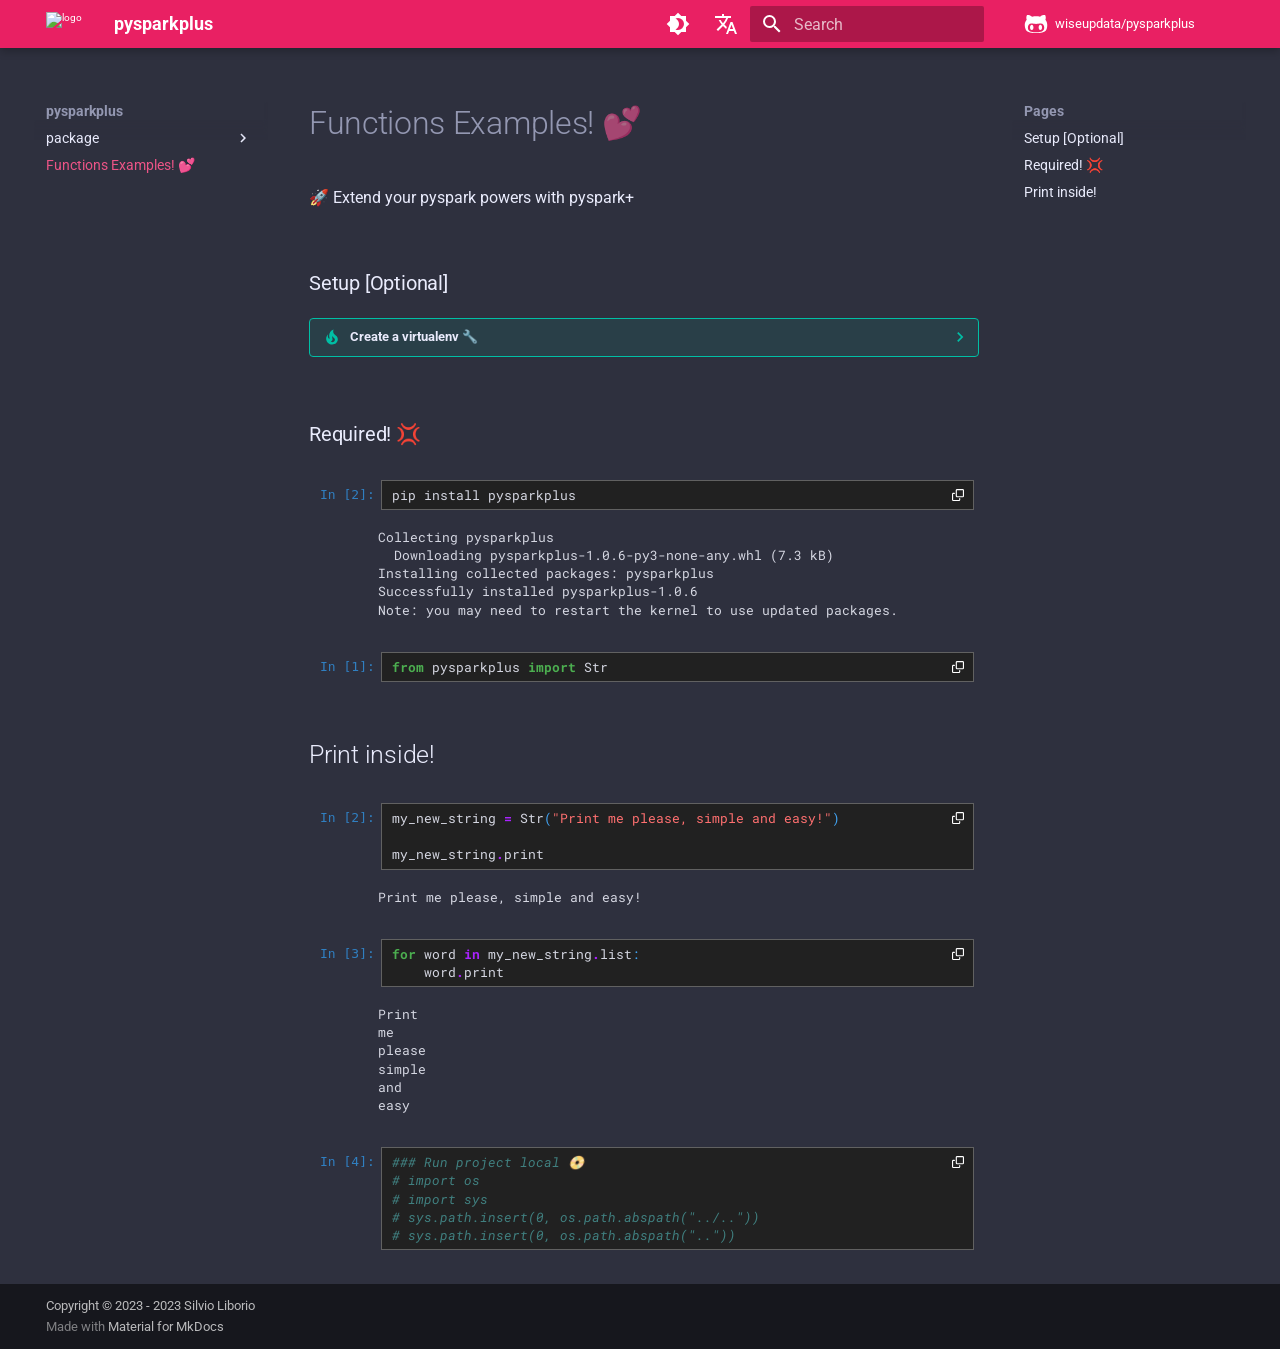
==== examples/functions_01/index.html @ 734c0e53 "Deployed 03ac4de with MkDocs version: 1.4.2" ====
<!doctype html>
<html lang="en" class="no-js">
  <head>
    
      <meta charset="utf-8">
      <meta name="viewport" content="width=device-width,initial-scale=1">
      
        <meta name="description" content="Extend your string powers with pyspark+  ">
      
      
        <meta name="author" content="Silvio Liborio">
      
      
        <link rel="canonical" href="https://wiseupdata.github.io/pysparkplus/index.html/examples/functions_01/">
      
      
        <link rel="prev" href="../../pysparkplus/main/">
      
      
      <link rel="icon" href="https://raw.githubusercontent.com/wiseupdata/pysparkplus/main/assets/imgs/python.png">
      <meta name="generator" content="mkdocs-1.4.2, mkdocs-material-9.1.6">
    
    
      
        <title>Functions Examples! 💕 - pysparkplus</title>
      
    
    
      <link rel="stylesheet" href="../../assets/stylesheets/main.ded33207.min.css">
      
        
        <link rel="stylesheet" href="../../assets/stylesheets/palette.a0c5b2b5.min.css">
      
      

    
    
    
      
        
        
        <link rel="preconnect" href="https://fonts.gstatic.com" crossorigin>
        <link rel="stylesheet" href="https://fonts.googleapis.com/css?family=Roboto:300,300i,400,400i,700,700i%7CRoboto+Mono:400,400i,700,700i&display=fallback">
        <style>:root{--md-text-font:"Roboto";--md-code-font:"Roboto Mono"}</style>
      
    
    
      <link rel="stylesheet" href="../../assets/_mkdocstrings.css">
    
      <link rel="stylesheet" href="../../themes/pysparkplus.css">
    
    <script>__md_scope=new URL("../..",location),__md_hash=e=>[...e].reduce((e,_)=>(e<<5)-e+_.charCodeAt(0),0),__md_get=(e,_=localStorage,t=__md_scope)=>JSON.parse(_.getItem(t.pathname+"."+e)),__md_set=(e,_,t=localStorage,a=__md_scope)=>{try{t.setItem(a.pathname+"."+e,JSON.stringify(_))}catch(e){}}</script>
    
      

    
    
    
  </head>
  
  
    
    
      
    
    
    
    
    <body dir="ltr" data-md-color-scheme="slate" data-md-color-primary="pink" data-md-color-accent="lime">
  
    
    
      <script>var palette=__md_get("__palette");if(palette&&"object"==typeof palette.color)for(var key of Object.keys(palette.color))document.body.setAttribute("data-md-color-"+key,palette.color[key])</script>
    
    <input class="md-toggle" data-md-toggle="drawer" type="checkbox" id="__drawer" autocomplete="off">
    <input class="md-toggle" data-md-toggle="search" type="checkbox" id="__search" autocomplete="off">
    <label class="md-overlay" for="__drawer"></label>
    <div data-md-component="skip">
      
        
        <a href="#functions-examples" class="md-skip">
          Skip to content
        </a>
      
    </div>
    <div data-md-component="announce">
      
    </div>
    
    
      

  

<header class="md-header md-header--shadow" data-md-component="header">
  <nav class="md-header__inner md-grid" aria-label="Header">
    <a href="../.." title="pysparkplus" class="md-header__button md-logo" aria-label="pysparkplus" data-md-component="logo">
      
  <img src="https://raw.githubusercontent.com/wiseupdata/pysparkplus/main/assets/imgs/python.png" alt="logo">

    </a>
    <label class="md-header__button md-icon" for="__drawer">
      <svg xmlns="http://www.w3.org/2000/svg" viewBox="0 0 24 24"><path d="M3 6h18v2H3V6m0 5h18v2H3v-2m0 5h18v2H3v-2Z"/></svg>
    </label>
    <div class="md-header__title" data-md-component="header-title">
      <div class="md-header__ellipsis">
        <div class="md-header__topic">
          <span class="md-ellipsis">
            pysparkplus
          </span>
        </div>
        <div class="md-header__topic" data-md-component="header-topic">
          <span class="md-ellipsis">
            
              Functions Examples!  💕
            
          </span>
        </div>
      </div>
    </div>
    
      <form class="md-header__option" data-md-component="palette">
        
          
          <input class="md-option" data-md-color-media="" data-md-color-scheme="slate" data-md-color-primary="pink" data-md-color-accent="lime"  aria-label="Switch to light mode"  type="radio" name="__palette" id="__palette_1">
          
            <label class="md-header__button md-icon" title="Switch to light mode" for="__palette_2" hidden>
              <svg xmlns="http://www.w3.org/2000/svg" viewBox="0 0 24 24"><path d="M12 18c-.89 0-1.74-.2-2.5-.55C11.56 16.5 13 14.42 13 12c0-2.42-1.44-4.5-3.5-5.45C10.26 6.2 11.11 6 12 6a6 6 0 0 1 6 6 6 6 0 0 1-6 6m8-9.31V4h-4.69L12 .69 8.69 4H4v4.69L.69 12 4 15.31V20h4.69L12 23.31 15.31 20H20v-4.69L23.31 12 20 8.69Z"/></svg>
            </label>
          
        
          
          <input class="md-option" data-md-color-media="" data-md-color-scheme="default" data-md-color-primary="pink" data-md-color-accent="pink"  aria-label="Switch to dark mode"  type="radio" name="__palette" id="__palette_2">
          
            <label class="md-header__button md-icon" title="Switch to dark mode" for="__palette_1" hidden>
              <svg xmlns="http://www.w3.org/2000/svg" viewBox="0 0 24 24"><path d="m17.75 4.09-2.53 1.94.91 3.06-2.63-1.81-2.63 1.81.91-3.06-2.53-1.94L12.44 4l1.06-3 1.06 3 3.19.09m3.5 6.91-1.64 1.25.59 1.98-1.7-1.17-1.7 1.17.59-1.98L15.75 11l2.06-.05L18.5 9l.69 1.95 2.06.05m-2.28 4.95c.83-.08 1.72 1.1 1.19 1.85-.32.45-.66.87-1.08 1.27C15.17 23 8.84 23 4.94 19.07c-3.91-3.9-3.91-10.24 0-14.14.4-.4.82-.76 1.27-1.08.75-.53 1.93.36 1.85 1.19-.27 2.86.69 5.83 2.89 8.02a9.96 9.96 0 0 0 8.02 2.89m-1.64 2.02a12.08 12.08 0 0 1-7.8-3.47c-2.17-2.19-3.33-5-3.49-7.82-2.81 3.14-2.7 7.96.31 10.98 3.02 3.01 7.84 3.12 10.98.31Z"/></svg>
            </label>
          
        
      </form>
    
    
      <div class="md-header__option">
        <div class="md-select">
          
          <button class="md-header__button md-icon" aria-label="Select language">
            <svg xmlns="http://www.w3.org/2000/svg" viewBox="0 0 24 24"><path d="m12.87 15.07-2.54-2.51.03-.03A17.52 17.52 0 0 0 14.07 6H17V4h-7V2H8v2H1v2h11.17C11.5 7.92 10.44 9.75 9 11.35 8.07 10.32 7.3 9.19 6.69 8h-2c.73 1.63 1.73 3.17 2.98 4.56l-5.09 5.02L4 19l5-5 3.11 3.11.76-2.04M18.5 10h-2L12 22h2l1.12-3h4.75L21 22h2l-4.5-12m-2.62 7 1.62-4.33L19.12 17h-3.24Z"/></svg>
          </button>
          <div class="md-select__inner">
            <ul class="md-select__list">
              
                <li class="md-select__item">
                  <a href="https://wiseupdata.github.io/pysparkplus/" hreflang="" class="md-select__link">
                    English
                  </a>
                </li>
              
            </ul>
          </div>
        </div>
      </div>
    
    
      <label class="md-header__button md-icon" for="__search">
        <svg xmlns="http://www.w3.org/2000/svg" viewBox="0 0 24 24"><path d="M9.5 3A6.5 6.5 0 0 1 16 9.5c0 1.61-.59 3.09-1.56 4.23l.27.27h.79l5 5-1.5 1.5-5-5v-.79l-.27-.27A6.516 6.516 0 0 1 9.5 16 6.5 6.5 0 0 1 3 9.5 6.5 6.5 0 0 1 9.5 3m0 2C7 5 5 7 5 9.5S7 14 9.5 14 14 12 14 9.5 12 5 9.5 5Z"/></svg>
      </label>
      <div class="md-search" data-md-component="search" role="dialog">
  <label class="md-search__overlay" for="__search"></label>
  <div class="md-search__inner" role="search">
    <form class="md-search__form" name="search">
      <input type="text" class="md-search__input" name="query" aria-label="Search" placeholder="Search" autocapitalize="off" autocorrect="off" autocomplete="off" spellcheck="false" data-md-component="search-query" required>
      <label class="md-search__icon md-icon" for="__search">
        <svg xmlns="http://www.w3.org/2000/svg" viewBox="0 0 24 24"><path d="M9.5 3A6.5 6.5 0 0 1 16 9.5c0 1.61-.59 3.09-1.56 4.23l.27.27h.79l5 5-1.5 1.5-5-5v-.79l-.27-.27A6.516 6.516 0 0 1 9.5 16 6.5 6.5 0 0 1 3 9.5 6.5 6.5 0 0 1 9.5 3m0 2C7 5 5 7 5 9.5S7 14 9.5 14 14 12 14 9.5 12 5 9.5 5Z"/></svg>
        <svg xmlns="http://www.w3.org/2000/svg" viewBox="0 0 24 24"><path d="M20 11v2H8l5.5 5.5-1.42 1.42L4.16 12l7.92-7.92L13.5 5.5 8 11h12Z"/></svg>
      </label>
      <nav class="md-search__options" aria-label="Search">
        
        <button type="reset" class="md-search__icon md-icon" title="Clear" aria-label="Clear" tabindex="-1">
          <svg xmlns="http://www.w3.org/2000/svg" viewBox="0 0 24 24"><path d="M19 6.41 17.59 5 12 10.59 6.41 5 5 6.41 10.59 12 5 17.59 6.41 19 12 13.41 17.59 19 19 17.59 13.41 12 19 6.41Z"/></svg>
        </button>
      </nav>
      
    </form>
    <div class="md-search__output">
      <div class="md-search__scrollwrap" data-md-scrollfix>
        <div class="md-search-result" data-md-component="search-result">
          <div class="md-search-result__meta">
            Initializing search
          </div>
          <ol class="md-search-result__list" role="presentation"></ol>
        </div>
      </div>
    </div>
  </div>
</div>
    
    
      <div class="md-header__source">
        <a href="https://github.com/wiseupdata/pysparkplus" title="Go to repository" class="md-source" data-md-component="source">
  <div class="md-source__icon md-icon">
    
    <svg xmlns="http://www.w3.org/2000/svg" viewBox="0 0 480 512"><!--! Font Awesome Free 6.4.0 by @fontawesome - https://fontawesome.com License - https://fontawesome.com/license/free (Icons: CC BY 4.0, Fonts: SIL OFL 1.1, Code: MIT License) Copyright 2023 Fonticons, Inc.--><path d="M186.1 328.7c0 20.9-10.9 55.1-36.7 55.1s-36.7-34.2-36.7-55.1 10.9-55.1 36.7-55.1 36.7 34.2 36.7 55.1zM480 278.2c0 31.9-3.2 65.7-17.5 95-37.9 76.6-142.1 74.8-216.7 74.8-75.8 0-186.2 2.7-225.6-74.8-14.6-29-20.2-63.1-20.2-95 0-41.9 13.9-81.5 41.5-113.6-5.2-15.8-7.7-32.4-7.7-48.8 0-21.5 4.9-32.3 14.6-51.8 45.3 0 74.3 9 108.8 36 29-6.9 58.8-10 88.7-10 27 0 54.2 2.9 80.4 9.2 34-26.7 63-35.2 107.8-35.2 9.8 19.5 14.6 30.3 14.6 51.8 0 16.4-2.6 32.7-7.7 48.2 27.5 32.4 39 72.3 39 114.2zm-64.3 50.5c0-43.9-26.7-82.6-73.5-82.6-18.9 0-37 3.4-56 6-14.9 2.3-29.8 3.2-45.1 3.2-15.2 0-30.1-.9-45.1-3.2-18.7-2.6-37-6-56-6-46.8 0-73.5 38.7-73.5 82.6 0 87.8 80.4 101.3 150.4 101.3h48.2c70.3 0 150.6-13.4 150.6-101.3zm-82.6-55.1c-25.8 0-36.7 34.2-36.7 55.1s10.9 55.1 36.7 55.1 36.7-34.2 36.7-55.1-10.9-55.1-36.7-55.1z"/></svg>
  </div>
  <div class="md-source__repository">
    wiseupdata/pysparkplus
  </div>
</a>
      </div>
    
  </nav>
  
</header>
    
    <div class="md-container" data-md-component="container">
      
      
        
          
        
      
      <main class="md-main" data-md-component="main">
        <div class="md-main__inner md-grid">
          
            
              
              <div class="md-sidebar md-sidebar--primary" data-md-component="sidebar" data-md-type="navigation" >
                <div class="md-sidebar__scrollwrap">
                  <div class="md-sidebar__inner">
                    


<nav class="md-nav md-nav--primary" aria-label="Navigation" data-md-level="0">
  <label class="md-nav__title" for="__drawer">
    <a href="../.." title="pysparkplus" class="md-nav__button md-logo" aria-label="pysparkplus" data-md-component="logo">
      
  <img src="https://raw.githubusercontent.com/wiseupdata/pysparkplus/main/assets/imgs/python.png" alt="logo">

    </a>
    pysparkplus
  </label>
  
    <div class="md-nav__source">
      <a href="https://github.com/wiseupdata/pysparkplus" title="Go to repository" class="md-source" data-md-component="source">
  <div class="md-source__icon md-icon">
    
    <svg xmlns="http://www.w3.org/2000/svg" viewBox="0 0 480 512"><!--! Font Awesome Free 6.4.0 by @fontawesome - https://fontawesome.com License - https://fontawesome.com/license/free (Icons: CC BY 4.0, Fonts: SIL OFL 1.1, Code: MIT License) Copyright 2023 Fonticons, Inc.--><path d="M186.1 328.7c0 20.9-10.9 55.1-36.7 55.1s-36.7-34.2-36.7-55.1 10.9-55.1 36.7-55.1 36.7 34.2 36.7 55.1zM480 278.2c0 31.9-3.2 65.7-17.5 95-37.9 76.6-142.1 74.8-216.7 74.8-75.8 0-186.2 2.7-225.6-74.8-14.6-29-20.2-63.1-20.2-95 0-41.9 13.9-81.5 41.5-113.6-5.2-15.8-7.7-32.4-7.7-48.8 0-21.5 4.9-32.3 14.6-51.8 45.3 0 74.3 9 108.8 36 29-6.9 58.8-10 88.7-10 27 0 54.2 2.9 80.4 9.2 34-26.7 63-35.2 107.8-35.2 9.8 19.5 14.6 30.3 14.6 51.8 0 16.4-2.6 32.7-7.7 48.2 27.5 32.4 39 72.3 39 114.2zm-64.3 50.5c0-43.9-26.7-82.6-73.5-82.6-18.9 0-37 3.4-56 6-14.9 2.3-29.8 3.2-45.1 3.2-15.2 0-30.1-.9-45.1-3.2-18.7-2.6-37-6-56-6-46.8 0-73.5 38.7-73.5 82.6 0 87.8 80.4 101.3 150.4 101.3h48.2c70.3 0 150.6-13.4 150.6-101.3zm-82.6-55.1c-25.8 0-36.7 34.2-36.7 55.1s10.9 55.1 36.7 55.1 36.7-34.2 36.7-55.1-10.9-55.1-36.7-55.1z"/></svg>
  </div>
  <div class="md-source__repository">
    wiseupdata/pysparkplus
  </div>
</a>
    </div>
  
  <ul class="md-nav__list" data-md-scrollfix>
    
      
      
      

  
  
  
    
    <li class="md-nav__item md-nav__item--nested">
      
      
      
      
      <input class="md-nav__toggle md-toggle " type="checkbox" id="__nav_1" >
      
      
      
        
        
        <div class="md-nav__link md-nav__link--index ">
          <a href="../../pysparkplus/SUMMARY/">package</a>
          
            <label for="__nav_1">
              <span class="md-nav__icon md-icon"></span>
            </label>
          
        </div>
      
      <nav class="md-nav" data-md-level="1" aria-labelledby="__nav_1_label" aria-expanded="false">
        <label class="md-nav__title" for="__nav_1">
          <span class="md-nav__icon md-icon"></span>
          package
        </label>
        <ul class="md-nav__list" data-md-scrollfix>
          
            
              
  
  
  
    <li class="md-nav__item">
      <a href="../../pysparkplus/dataframe/" class="md-nav__link">
        Dataframe
      </a>
    </li>
  

            
          
            
              
  
  
  
    <li class="md-nav__item">
      <a href="../../pysparkplus/main/" class="md-nav__link">
        Main
      </a>
    </li>
  

            
          
        </ul>
      </nav>
    </li>
  

    
      
      
      

  
  
    
  
  
    <li class="md-nav__item md-nav__item--active">
      
      <input class="md-nav__toggle md-toggle" type="checkbox" id="__toc">
      
      
        
      
      
        <label class="md-nav__link md-nav__link--active" for="__toc">
          Functions Examples!  💕
          <span class="md-nav__icon md-icon"></span>
        </label>
      
      <a href="./" class="md-nav__link md-nav__link--active">
        Functions Examples!  💕
      </a>
      
        

  

<nav class="md-nav md-nav--secondary" aria-label="Pages">
  
  
  
    
  
  
    <label class="md-nav__title" for="__toc">
      <span class="md-nav__icon md-icon"></span>
      Pages
    </label>
    <ul class="md-nav__list" data-md-component="toc" data-md-scrollfix>
      
        <li class="md-nav__item">
  <a href="#setup-optional" class="md-nav__link">
    Setup [Optional]
  </a>
  
</li>
      
        <li class="md-nav__item">
  <a href="#required" class="md-nav__link">
    Required! 💢
  </a>
  
</li>
      
        <li class="md-nav__item">
  <a href="#print-inside" class="md-nav__link">
    Print inside!
  </a>
  
</li>
      
    </ul>
  
</nav>
      
    </li>
  

    
  </ul>
</nav>
                  </div>
                </div>
              </div>
            
            
              
              <div class="md-sidebar md-sidebar--secondary" data-md-component="sidebar" data-md-type="toc" >
                <div class="md-sidebar__scrollwrap">
                  <div class="md-sidebar__inner">
                    

  

<nav class="md-nav md-nav--secondary" aria-label="Pages">
  
  
  
    
  
  
    <label class="md-nav__title" for="__toc">
      <span class="md-nav__icon md-icon"></span>
      Pages
    </label>
    <ul class="md-nav__list" data-md-component="toc" data-md-scrollfix>
      
        <li class="md-nav__item">
  <a href="#setup-optional" class="md-nav__link">
    Setup [Optional]
  </a>
  
</li>
      
        <li class="md-nav__item">
  <a href="#required" class="md-nav__link">
    Required! 💢
  </a>
  
</li>
      
        <li class="md-nav__item">
  <a href="#print-inside" class="md-nav__link">
    Print inside!
  </a>
  
</li>
      
    </ul>
  
</nav>
                  </div>
                </div>
              </div>
            
          
          
            <div class="md-content" data-md-component="content">
              <article class="md-content__inner md-typeset">
                
                  

  
  


<script>
(function (global, factory) {
    typeof exports === 'object' && typeof module !== 'undefined' ? module.exports = factory() :
    typeof define === 'function' && define.amd ? define(factory) :
    (global = global || self, global.ClipboardCopyElement = factory());
  }(this, function () { 'use strict';

    function createNode(text) {
      const node = document.createElement('pre');
      node.style.width = '1px';
      node.style.height = '1px';
      node.style.position = 'fixed';
      node.style.top = '5px';
      node.textContent = text;
      return node;
    }

    function copyNode(node) {
      if ('clipboard' in navigator) {
        // eslint-disable-next-line flowtype/no-flow-fix-me-comments
        // $FlowFixMe Clipboard is not defined in Flow yet.
        return navigator.clipboard.writeText(node.textContent);
      }

      const selection = getSelection();

      if (selection == null) {
        return Promise.reject(new Error());
      }

      selection.removeAllRanges();
      const range = document.createRange();
      range.selectNodeContents(node);
      selection.addRange(range);
      document.execCommand('copy');
      selection.removeAllRanges();
      return Promise.resolve();
    }
    function copyText(text) {
      if ('clipboard' in navigator) {
        // eslint-disable-next-line flowtype/no-flow-fix-me-comments
        // $FlowFixMe Clipboard is not defined in Flow yet.
        return navigator.clipboard.writeText(text);
      }

      const body = document.body;

      if (!body) {
        return Promise.reject(new Error());
      }

      const node = createNode(text);
      body.appendChild(node);
      copyNode(node);
      body.removeChild(node);
      return Promise.resolve();
    }

    function copy(button) {
      const id = button.getAttribute('for');
      const text = button.getAttribute('value');

      function trigger() {
        button.dispatchEvent(new CustomEvent('clipboard-copy', {
          bubbles: true
        }));
      }

      if (text) {
        copyText(text).then(trigger);
      } else if (id) {
        const root = 'getRootNode' in Element.prototype ? button.getRootNode() : button.ownerDocument;
        if (!(root instanceof Document || 'ShadowRoot' in window && root instanceof ShadowRoot)) return;
        const node = root.getElementById(id);
        if (node) copyTarget(node).then(trigger);
      }
    }

    function copyTarget(content) {
      if (content instanceof HTMLInputElement || content instanceof HTMLTextAreaElement) {
        return copyText(content.value);
      } else if (content instanceof HTMLAnchorElement && content.hasAttribute('href')) {
        return copyText(content.href);
      } else {
        return copyNode(content);
      }
    }

    function clicked(event) {
      const button = event.currentTarget;

      if (button instanceof HTMLElement) {
        copy(button);
      }
    }

    function keydown(event) {
      if (event.key === ' ' || event.key === 'Enter') {
        const button = event.currentTarget;

        if (button instanceof HTMLElement) {
          event.preventDefault();
          copy(button);
        }
      }
    }

    function focused(event) {
      event.currentTarget.addEventListener('keydown', keydown);
    }

    function blurred(event) {
      event.currentTarget.removeEventListener('keydown', keydown);
    }

    class ClipboardCopyElement extends HTMLElement {
      constructor() {
        super();
        this.addEventListener('click', clicked);
        this.addEventListener('focus', focused);
        this.addEventListener('blur', blurred);
      }

      connectedCallback() {
        if (!this.hasAttribute('tabindex')) {
          this.setAttribute('tabindex', '0');
        }

        if (!this.hasAttribute('role')) {
          this.setAttribute('role', 'button');
        }
      }

      get value() {
        return this.getAttribute('value') || '';
      }

      set value(text) {
        this.setAttribute('value', text);
      }

    }

    if (!window.customElements.get('clipboard-copy')) {
      window.ClipboardCopyElement = ClipboardCopyElement;
      window.customElements.define('clipboard-copy', ClipboardCopyElement);
    }

    return ClipboardCopyElement;

  }));
</script>
<script>
      document.addEventListener('clipboard-copy', function(event) {
        const notice = event.target.querySelector('.notice')
        notice.hidden = false
        setTimeout(function() {
          notice.hidden = true
        }, 1000)
      })
</script>




<style type="text/css">
    
    pre { line-height: 125%; }
td.linenos .normal { color: inherit; background-color: transparent; padding-left: 5px; padding-right: 5px; }
span.linenos { color: inherit; background-color: transparent; padding-left: 5px; padding-right: 5px; }
td.linenos .special { color: #000000; background-color: #ffffc0; padding-left: 5px; padding-right: 5px; }
span.linenos.special { color: #000000; background-color: #ffffc0; padding-left: 5px; padding-right: 5px; }
.highlight-ipynb .hll { background-color: var(--jp-cell-editor-active-background) }
.highlight-ipynb { background: var(--jp-cell-editor-background); color: var(--jp-mirror-editor-variable-color) }
.highlight-ipynb .c { color: var(--jp-mirror-editor-comment-color); font-style: italic } /* Comment */
.highlight-ipynb .err { color: var(--jp-mirror-editor-error-color) } /* Error */
.highlight-ipynb .k { color: var(--jp-mirror-editor-keyword-color); font-weight: bold } /* Keyword */
.highlight-ipynb .o { color: var(--jp-mirror-editor-operator-color); font-weight: bold } /* Operator */
.highlight-ipynb .p { color: var(--jp-mirror-editor-punctuation-color) } /* Punctuation */
.highlight-ipynb .ch { color: var(--jp-mirror-editor-comment-color); font-style: italic } /* Comment.Hashbang */
.highlight-ipynb .cm { color: var(--jp-mirror-editor-comment-color); font-style: italic } /* Comment.Multiline */
.highlight-ipynb .cp { color: var(--jp-mirror-editor-comment-color); font-style: italic } /* Comment.Preproc */
.highlight-ipynb .cpf { color: var(--jp-mirror-editor-comment-color); font-style: italic } /* Comment.PreprocFile */
.highlight-ipynb .c1 { color: var(--jp-mirror-editor-comment-color); font-style: italic } /* Comment.Single */
.highlight-ipynb .cs { color: var(--jp-mirror-editor-comment-color); font-style: italic } /* Comment.Special */
.highlight-ipynb .kc { color: var(--jp-mirror-editor-keyword-color); font-weight: bold } /* Keyword.Constant */
.highlight-ipynb .kd { color: var(--jp-mirror-editor-keyword-color); font-weight: bold } /* Keyword.Declaration */
.highlight-ipynb .kn { color: var(--jp-mirror-editor-keyword-color); font-weight: bold } /* Keyword.Namespace */
.highlight-ipynb .kp { color: var(--jp-mirror-editor-keyword-color); font-weight: bold } /* Keyword.Pseudo */
.highlight-ipynb .kr { color: var(--jp-mirror-editor-keyword-color); font-weight: bold } /* Keyword.Reserved */
.highlight-ipynb .kt { color: var(--jp-mirror-editor-keyword-color); font-weight: bold } /* Keyword.Type */
.highlight-ipynb .m { color: var(--jp-mirror-editor-number-color) } /* Literal.Number */
.highlight-ipynb .s { color: var(--jp-mirror-editor-string-color) } /* Literal.String */
.highlight-ipynb .ow { color: var(--jp-mirror-editor-operator-color); font-weight: bold } /* Operator.Word */
.highlight-ipynb .pm { color: var(--jp-mirror-editor-punctuation-color) } /* Punctuation.Marker */
.highlight-ipynb .w { color: var(--jp-mirror-editor-variable-color) } /* Text.Whitespace */
.highlight-ipynb .mb { color: var(--jp-mirror-editor-number-color) } /* Literal.Number.Bin */
.highlight-ipynb .mf { color: var(--jp-mirror-editor-number-color) } /* Literal.Number.Float */
.highlight-ipynb .mh { color: var(--jp-mirror-editor-number-color) } /* Literal.Number.Hex */
.highlight-ipynb .mi { color: var(--jp-mirror-editor-number-color) } /* Literal.Number.Integer */
.highlight-ipynb .mo { color: var(--jp-mirror-editor-number-color) } /* Literal.Number.Oct */
.highlight-ipynb .sa { color: var(--jp-mirror-editor-string-color) } /* Literal.String.Affix */
.highlight-ipynb .sb { color: var(--jp-mirror-editor-string-color) } /* Literal.String.Backtick */
.highlight-ipynb .sc { color: var(--jp-mirror-editor-string-color) } /* Literal.String.Char */
.highlight-ipynb .dl { color: var(--jp-mirror-editor-string-color) } /* Literal.String.Delimiter */
.highlight-ipynb .sd { color: var(--jp-mirror-editor-string-color) } /* Literal.String.Doc */
.highlight-ipynb .s2 { color: var(--jp-mirror-editor-string-color) } /* Literal.String.Double */
.highlight-ipynb .se { color: var(--jp-mirror-editor-string-color) } /* Literal.String.Escape */
.highlight-ipynb .sh { color: var(--jp-mirror-editor-string-color) } /* Literal.String.Heredoc */
.highlight-ipynb .si { color: var(--jp-mirror-editor-string-color) } /* Literal.String.Interpol */
.highlight-ipynb .sx { color: var(--jp-mirror-editor-string-color) } /* Literal.String.Other */
.highlight-ipynb .sr { color: var(--jp-mirror-editor-string-color) } /* Literal.String.Regex */
.highlight-ipynb .s1 { color: var(--jp-mirror-editor-string-color) } /* Literal.String.Single */
.highlight-ipynb .ss { color: var(--jp-mirror-editor-string-color) } /* Literal.String.Symbol */
.highlight-ipynb .il { color: var(--jp-mirror-editor-number-color) } /* Literal.Number.Integer.Long */
  </style>




<style type="text/css">
/*
This file is taken from the built JupyterLab theme.css
Found on share/nbconvert/templates/lab/static
Some changes have been made and marked with CHANGE
*/

.jupyter-wrapper {
    /* Elevation
   *
   * We style box-shadows using Material Design's idea of elevation. These particular numbers are taken from here:
   *
   * https://github.com/material-components/material-components-web
   * https://material-components-web.appspot.com/elevation.html
   */

    --jp-shadow-base-lightness: 0;
    --jp-shadow-umbra-color: rgba(
        var(--jp-shadow-base-lightness),
        var(--jp-shadow-base-lightness),
        var(--jp-shadow-base-lightness),
        0.2
    );
    --jp-shadow-penumbra-color: rgba(
        var(--jp-shadow-base-lightness),
        var(--jp-shadow-base-lightness),
        var(--jp-shadow-base-lightness),
        0.14
    );
    --jp-shadow-ambient-color: rgba(
        var(--jp-shadow-base-lightness),
        var(--jp-shadow-base-lightness),
        var(--jp-shadow-base-lightness),
        0.12
    );
    --jp-elevation-z0: none;
    --jp-elevation-z1: 0px 2px 1px -1px var(--jp-shadow-umbra-color),
        0px 1px 1px 0px var(--jp-shadow-penumbra-color),
        0px 1px 3px 0px var(--jp-shadow-ambient-color);
    --jp-elevation-z2: 0px 3px 1px -2px var(--jp-shadow-umbra-color),
        0px 2px 2px 0px var(--jp-shadow-penumbra-color),
        0px 1px 5px 0px var(--jp-shadow-ambient-color);
    --jp-elevation-z4: 0px 2px 4px -1px var(--jp-shadow-umbra-color),
        0px 4px 5px 0px var(--jp-shadow-penumbra-color),
        0px 1px 10px 0px var(--jp-shadow-ambient-color);
    --jp-elevation-z6: 0px 3px 5px -1px var(--jp-shadow-umbra-color),
        0px 6px 10px 0px var(--jp-shadow-penumbra-color),
        0px 1px 18px 0px var(--jp-shadow-ambient-color);
    --jp-elevation-z8: 0px 5px 5px -3px var(--jp-shadow-umbra-color),
        0px 8px 10px 1px var(--jp-shadow-penumbra-color),
        0px 3px 14px 2px var(--jp-shadow-ambient-color);
    --jp-elevation-z12: 0px 7px 8px -4px var(--jp-shadow-umbra-color),
        0px 12px 17px 2px var(--jp-shadow-penumbra-color),
        0px 5px 22px 4px var(--jp-shadow-ambient-color);
    --jp-elevation-z16: 0px 8px 10px -5px var(--jp-shadow-umbra-color),
        0px 16px 24px 2px var(--jp-shadow-penumbra-color),
        0px 6px 30px 5px var(--jp-shadow-ambient-color);
    --jp-elevation-z20: 0px 10px 13px -6px var(--jp-shadow-umbra-color),
        0px 20px 31px 3px var(--jp-shadow-penumbra-color),
        0px 8px 38px 7px var(--jp-shadow-ambient-color);
    --jp-elevation-z24: 0px 11px 15px -7px var(--jp-shadow-umbra-color),
        0px 24px 38px 3px var(--jp-shadow-penumbra-color),
        0px 9px 46px 8px var(--jp-shadow-ambient-color);

    /* Borders
   *
   * The following variables, specify the visual styling of borders in JupyterLab.
   */

    --jp-border-width: 1px;
    --jp-border-color0: var(--md-grey-400);
    --jp-border-color1: var(--md-grey-400);
    --jp-border-color2: var(--md-grey-300);
    --jp-border-color3: var(--md-grey-200);
    --jp-border-radius: 2px;

    /* UI Fonts
   *
   * The UI font CSS variables are used for the typography all of the JupyterLab
   * user interface elements that are not directly user generated content.
   *
   * The font sizing here is done assuming that the body font size of --jp-ui-font-size1
   * is applied to a parent element. When children elements, such as headings, are sized
   * in em all things will be computed relative to that body size.
   */

    --jp-ui-font-scale-factor: 1.2;
    --jp-ui-font-size0: 0.83333em;
    --jp-ui-font-size1: 13px; /* Base font size */
    --jp-ui-font-size2: 1.2em;
    --jp-ui-font-size3: 1.44em;

    --jp-ui-font-family: -apple-system, BlinkMacSystemFont, "Segoe UI",
        Helvetica, Arial, sans-serif, "Apple Color Emoji", "Segoe UI Emoji",
        "Segoe UI Symbol";

    /*
   * Use these font colors against the corresponding main layout colors.
   * In a light theme, these go from dark to light.
   */

    /* Defaults use Material Design specification */
    --jp-ui-font-color0: rgba(0, 0, 0, 1);
    --jp-ui-font-color1: rgba(0, 0, 0, 0.87);
    --jp-ui-font-color2: rgba(0, 0, 0, 0.54);
    --jp-ui-font-color3: rgba(0, 0, 0, 0.38);

    /*
   * Use these against the brand/accent/warn/error colors.
   * These will typically go from light to darker, in both a dark and light theme.
   */

    --jp-ui-inverse-font-color0: rgba(255, 255, 255, 1);
    --jp-ui-inverse-font-color1: rgba(255, 255, 255, 1);
    --jp-ui-inverse-font-color2: rgba(255, 255, 255, 0.7);
    --jp-ui-inverse-font-color3: rgba(255, 255, 255, 0.5);

    /* Content Fonts
   *
   * Content font variables are used for typography of user generated content.
   *
   * The font sizing here is done assuming that the body font size of --jp-content-font-size1
   * is applied to a parent element. When children elements, such as headings, are sized
   * in em all things will be computed relative to that body size.
   */

    --jp-content-line-height: 1.6;
    --jp-content-font-scale-factor: 1.2;
    --jp-content-font-size0: 0.83333em;
    --jp-content-font-size1: 14px; /* Base font size */
    --jp-content-font-size2: 1.2em;
    --jp-content-font-size3: 1.44em;
    --jp-content-font-size4: 1.728em;
    --jp-content-font-size5: 2.0736em;

    /* This gives a magnification of about 125% in presentation mode over normal. */
    --jp-content-presentation-font-size1: 17px;

    --jp-content-heading-line-height: 1;
    --jp-content-heading-margin-top: 1.2em;
    --jp-content-heading-margin-bottom: 0.8em;
    --jp-content-heading-font-weight: 500;

    /* Defaults use Material Design specification */
    --jp-content-font-color0: rgba(0, 0, 0, 1);
    --jp-content-font-color1: rgba(0, 0, 0, 0.87);
    --jp-content-font-color2: rgba(0, 0, 0, 0.54);
    --jp-content-font-color3: rgba(0, 0, 0, 0.38);

    --jp-content-link-color: var(--md-blue-700);

    --jp-content-font-family: -apple-system, BlinkMacSystemFont, "Segoe UI",
        Helvetica, Arial, sans-serif, "Apple Color Emoji", "Segoe UI Emoji",
        "Segoe UI Symbol";

    /*
   * Code Fonts
   *
   * Code font variables are used for typography of code and other monospaces content.
   */

    --jp-code-font-size: 13px;
    --jp-code-line-height: 1.3077; /* 17px for 13px base */
    --jp-code-padding: 5px; /* 5px for 13px base, codemirror highlighting needs integer px value */
    --jp-code-font-family-default: Menlo, Consolas, "DejaVu Sans Mono",
        monospace;
    --jp-code-font-family: var(--jp-code-font-family-default);

    /* This gives a magnification of about 125% in presentation mode over normal. */
    --jp-code-presentation-font-size: 16px;

    /* may need to tweak cursor width if you change font size */
    --jp-code-cursor-width0: 1.4px;
    --jp-code-cursor-width1: 2px;
    --jp-code-cursor-width2: 4px;

    /* Layout
   *
   * The following are the main layout colors use in JupyterLab. In a light
   * theme these would go from light to dark.
   */

    --jp-layout-color0: white;
    --jp-layout-color1: white;
    --jp-layout-color2: var(--md-grey-200);
    --jp-layout-color3: var(--md-grey-400);
    --jp-layout-color4: var(--md-grey-600);

    /* Inverse Layout
   *
   * The following are the inverse layout colors use in JupyterLab. In a light
   * theme these would go from dark to light.
   */

    --jp-inverse-layout-color0: #111111;
    --jp-inverse-layout-color1: var(--md-grey-900);
    --jp-inverse-layout-color2: var(--md-grey-800);
    --jp-inverse-layout-color3: var(--md-grey-700);
    --jp-inverse-layout-color4: var(--md-grey-600);

    /* Brand/accent */

    --jp-brand-color0: var(--md-blue-900);
    --jp-brand-color1: var(--md-blue-700);
    --jp-brand-color2: var(--md-blue-300);
    --jp-brand-color3: var(--md-blue-100);
    --jp-brand-color4: var(--md-blue-50);

    --jp-accent-color0: var(--md-green-900);
    --jp-accent-color1: var(--md-green-700);
    --jp-accent-color2: var(--md-green-300);
    --jp-accent-color3: var(--md-green-100);

    /* State colors (warn, error, success, info) */

    --jp-warn-color0: var(--md-orange-900);
    --jp-warn-color1: var(--md-orange-700);
    --jp-warn-color2: var(--md-orange-300);
    --jp-warn-color3: var(--md-orange-100);

    --jp-error-color0: var(--md-red-900);
    --jp-error-color1: var(--md-red-700);
    --jp-error-color2: var(--md-red-300);
    --jp-error-color3: var(--md-red-100);

    --jp-success-color0: var(--md-green-900);
    --jp-success-color1: var(--md-green-700);
    --jp-success-color2: var(--md-green-300);
    --jp-success-color3: var(--md-green-100);

    --jp-info-color0: var(--md-cyan-900);
    --jp-info-color1: var(--md-cyan-700);
    --jp-info-color2: var(--md-cyan-300);
    --jp-info-color3: var(--md-cyan-100);

    /* Cell specific styles */

    --jp-cell-padding: 5px;

    --jp-cell-collapser-width: 8px;
    --jp-cell-collapser-min-height: 20px;
    --jp-cell-collapser-not-active-hover-opacity: 0.6;

    --jp-cell-editor-background: var(--md-grey-100);
    --jp-cell-editor-border-color: var(--md-grey-300);
    --jp-cell-editor-box-shadow: inset 0 0 2px var(--md-blue-300);
    --jp-cell-editor-active-background: var(--jp-layout-color0);
    --jp-cell-editor-active-border-color: var(--jp-brand-color1);

    --jp-cell-prompt-width: 64px;
    --jp-cell-prompt-font-family: var(--jp-code-font-family-default);
    --jp-cell-prompt-letter-spacing: 0px;
    --jp-cell-prompt-opacity: 1;
    --jp-cell-prompt-not-active-opacity: 0.5;
    --jp-cell-prompt-not-active-font-color: var(--md-grey-700);
    /* A custom blend of MD grey and blue 600
   * See https://meyerweb.com/eric/tools/color-blend/#546E7A:1E88E5:5:hex */
    --jp-cell-inprompt-font-color: #307fc1;
    /* A custom blend of MD grey and orange 600
   * https://meyerweb.com/eric/tools/color-blend/#546E7A:F4511E:5:hex */
    --jp-cell-outprompt-font-color: #bf5b3d;

    /* Notebook specific styles */

    --jp-notebook-padding: 10px;
    --jp-notebook-select-background: var(--jp-layout-color1);
    --jp-notebook-multiselected-color: var(--md-blue-50);

    /* The scroll padding is calculated to fill enough space at the bottom of the
  notebook to show one single-line cell (with appropriate padding) at the top
  when the notebook is scrolled all the way to the bottom. We also subtract one
  pixel so that no scrollbar appears if we have just one single-line cell in the
  notebook. This padding is to enable a 'scroll past end' feature in a notebook.
  */
    --jp-notebook-scroll-padding: calc(
        100% - var(--jp-code-font-size) * var(--jp-code-line-height) -
            var(--jp-code-padding) - var(--jp-cell-padding) - 1px
    );

    /* Rendermime styles */

    --jp-rendermime-error-background: #fdd;
    --jp-rendermime-table-row-background: var(--md-grey-100);
    --jp-rendermime-table-row-hover-background: var(--md-light-blue-50);

    /* Dialog specific styles */

    --jp-dialog-background: rgba(0, 0, 0, 0.25);

    /* Console specific styles */

    --jp-console-padding: 10px;

    /* Toolbar specific styles */

    --jp-toolbar-border-color: var(--jp-border-color1);
    --jp-toolbar-micro-height: 8px;
    --jp-toolbar-background: var(--jp-layout-color1);
    --jp-toolbar-box-shadow: 0px 0px 2px 0px rgba(0, 0, 0, 0.24);
    --jp-toolbar-header-margin: 4px 4px 0px 4px;
    --jp-toolbar-active-background: var(--md-grey-300);

    /* Statusbar specific styles */

    --jp-statusbar-height: 24px;

    /* Input field styles */

    --jp-input-box-shadow: inset 0 0 2px var(--md-blue-300);
    --jp-input-active-background: var(--jp-layout-color1);
    --jp-input-hover-background: var(--jp-layout-color1);
    --jp-input-background: var(--md-grey-100);
    --jp-input-border-color: var(--jp-border-color1);
    --jp-input-active-border-color: var(--jp-brand-color1);
    --jp-input-active-box-shadow-color: rgba(19, 124, 189, 0.3);

    /* General editor styles */

    --jp-editor-selected-background: #d9d9d9;
    --jp-editor-selected-focused-background: #d7d4f0;
    --jp-editor-cursor-color: var(--jp-ui-font-color0);

    /* Code mirror specific styles */

    --jp-mirror-editor-keyword-color: #008000;
    --jp-mirror-editor-atom-color: #88f;
    --jp-mirror-editor-number-color: #080;
    --jp-mirror-editor-def-color: #00f;
    --jp-mirror-editor-variable-color: var(--md-grey-900);
    --jp-mirror-editor-variable-2-color: #05a;
    --jp-mirror-editor-variable-3-color: #085;
    --jp-mirror-editor-punctuation-color: #05a;
    --jp-mirror-editor-property-color: #05a;
    --jp-mirror-editor-operator-color: #aa22ff;
    --jp-mirror-editor-comment-color: #408080;
    --jp-mirror-editor-string-color: #ba2121;
    --jp-mirror-editor-string-2-color: #708;
    --jp-mirror-editor-meta-color: #aa22ff;
    --jp-mirror-editor-qualifier-color: #555;
    --jp-mirror-editor-builtin-color: #008000;
    --jp-mirror-editor-bracket-color: #997;
    --jp-mirror-editor-tag-color: #170;
    --jp-mirror-editor-attribute-color: #00c;
    --jp-mirror-editor-header-color: blue;
    --jp-mirror-editor-quote-color: #090;
    --jp-mirror-editor-link-color: #00c;
    --jp-mirror-editor-error-color: #f00;
    --jp-mirror-editor-hr-color: #999;

    /* Vega extension styles */

    --jp-vega-background: white;

    /* Sidebar-related styles */

    --jp-sidebar-min-width: 250px;

    /* Search-related styles */

    --jp-search-toggle-off-opacity: 0.5;
    --jp-search-toggle-hover-opacity: 0.8;
    --jp-search-toggle-on-opacity: 1;
    --jp-search-selected-match-background-color: rgb(245, 200, 0);
    --jp-search-selected-match-color: black;
    --jp-search-unselected-match-background-color: var(
        --jp-inverse-layout-color0
    );
    --jp-search-unselected-match-color: var(--jp-ui-inverse-font-color0);

    /* Icon colors that work well with light or dark backgrounds */
    --jp-icon-contrast-color0: var(--md-purple-600);
    --jp-icon-contrast-color1: var(--md-green-600);
    --jp-icon-contrast-color2: var(--md-pink-600);
    --jp-icon-contrast-color3: var(--md-blue-600);
}

[data-md-color-scheme="slate"] .jupyter-wrapper {
    /* Elevation
   *
   * We style box-shadows using Material Design's idea of elevation. These particular numbers are taken from here:
   *
   * https://github.com/material-components/material-components-web
   * https://material-components-web.appspot.com/elevation.html
   */

    /* The dark theme shadows need a bit of work, but this will probably also require work on the core layout
   * colors used in the theme as well. */
    --jp-shadow-base-lightness: 32;
    --jp-shadow-umbra-color: rgba(
        var(--jp-shadow-base-lightness),
        var(--jp-shadow-base-lightness),
        var(--jp-shadow-base-lightness),
        0.2
    );
    --jp-shadow-penumbra-color: rgba(
        var(--jp-shadow-base-lightness),
        var(--jp-shadow-base-lightness),
        var(--jp-shadow-base-lightness),
        0.14
    );
    --jp-shadow-ambient-color: rgba(
        var(--jp-shadow-base-lightness),
        var(--jp-shadow-base-lightness),
        var(--jp-shadow-base-lightness),
        0.12
    );
    --jp-elevation-z0: none;
    --jp-elevation-z1: 0px 2px 1px -1px var(--jp-shadow-umbra-color),
        0px 1px 1px 0px var(--jp-shadow-penumbra-color),
        0px 1px 3px 0px var(--jp-shadow-ambient-color);
    --jp-elevation-z2: 0px 3px 1px -2px var(--jp-shadow-umbra-color),
        0px 2px 2px 0px var(--jp-shadow-penumbra-color),
        0px 1px 5px 0px var(--jp-shadow-ambient-color);
    --jp-elevation-z4: 0px 2px 4px -1px var(--jp-shadow-umbra-color),
        0px 4px 5px 0px var(--jp-shadow-penumbra-color),
        0px 1px 10px 0px var(--jp-shadow-ambient-color);
    --jp-elevation-z6: 0px 3px 5px -1px var(--jp-shadow-umbra-color),
        0px 6px 10px 0px var(--jp-shadow-penumbra-color),
        0px 1px 18px 0px var(--jp-shadow-ambient-color);
    --jp-elevation-z8: 0px 5px 5px -3px var(--jp-shadow-umbra-color),
        0px 8px 10px 1px var(--jp-shadow-penumbra-color),
        0px 3px 14px 2px var(--jp-shadow-ambient-color);
    --jp-elevation-z12: 0px 7px 8px -4px var(--jp-shadow-umbra-color),
        0px 12px 17px 2px var(--jp-shadow-penumbra-color),
        0px 5px 22px 4px var(--jp-shadow-ambient-color);
    --jp-elevation-z16: 0px 8px 10px -5px var(--jp-shadow-umbra-color),
        0px 16px 24px 2px var(--jp-shadow-penumbra-color),
        0px 6px 30px 5px var(--jp-shadow-ambient-color);
    --jp-elevation-z20: 0px 10px 13px -6px var(--jp-shadow-umbra-color),
        0px 20px 31px 3px var(--jp-shadow-penumbra-color),
        0px 8px 38px 7px var(--jp-shadow-ambient-color);
    --jp-elevation-z24: 0px 11px 15px -7px var(--jp-shadow-umbra-color),
        0px 24px 38px 3px var(--jp-shadow-penumbra-color),
        0px 9px 46px 8px var(--jp-shadow-ambient-color);

    /* Borders
   *
   * The following variables, specify the visual styling of borders in JupyterLab.
   */

    --jp-border-width: 1px;
    --jp-border-color0: var(--md-grey-700);
    --jp-border-color1: var(--md-grey-700);
    --jp-border-color2: var(--md-grey-800);
    --jp-border-color3: var(--md-grey-900);
    --jp-border-radius: 2px;

    /* UI Fonts
   *
   * The UI font CSS variables are used for the typography all of the JupyterLab
   * user interface elements that are not directly user generated content.
   *
   * The font sizing here is done assuming that the body font size of --jp-ui-font-size1
   * is applied to a parent element. When children elements, such as headings, are sized
   * in em all things will be computed relative to that body size.
   */

    --jp-ui-font-scale-factor: 1.2;
    --jp-ui-font-size0: 0.83333em;
    --jp-ui-font-size1: 13px; /* Base font size */
    --jp-ui-font-size2: 1.2em;
    --jp-ui-font-size3: 1.44em;

    --jp-ui-font-family: -apple-system, BlinkMacSystemFont, "Segoe UI",
        Helvetica, Arial, sans-serif, "Apple Color Emoji", "Segoe UI Emoji",
        "Segoe UI Symbol";

    /*
   * Use these font colors against the corresponding main layout colors.
   * In a light theme, these go from dark to light.
   */

    /* Defaults use Material Design specification */
    --jp-ui-font-color0: rgba(255, 255, 255, 1);
    --jp-ui-font-color1: rgba(255, 255, 255, 0.87);
    --jp-ui-font-color2: rgba(255, 255, 255, 0.54);
    --jp-ui-font-color3: rgba(255, 255, 255, 0.38);

    /*
   * Use these against the brand/accent/warn/error colors.
   * These will typically go from light to darker, in both a dark and light theme.
   */

    --jp-ui-inverse-font-color0: rgba(0, 0, 0, 1);
    --jp-ui-inverse-font-color1: rgba(0, 0, 0, 0.8);
    --jp-ui-inverse-font-color2: rgba(0, 0, 0, 0.5);
    --jp-ui-inverse-font-color3: rgba(0, 0, 0, 0.3);

    /* Content Fonts
   *
   * Content font variables are used for typography of user generated content.
   *
   * The font sizing here is done assuming that the body font size of --jp-content-font-size1
   * is applied to a parent element. When children elements, such as headings, are sized
   * in em all things will be computed relative to that body size.
   */

    --jp-content-line-height: 1.6;
    --jp-content-font-scale-factor: 1.2;
    --jp-content-font-size0: 0.83333em;
    --jp-content-font-size1: 14px; /* Base font size */
    --jp-content-font-size2: 1.2em;
    --jp-content-font-size3: 1.44em;
    --jp-content-font-size4: 1.728em;
    --jp-content-font-size5: 2.0736em;

    /* This gives a magnification of about 125% in presentation mode over normal. */
    --jp-content-presentation-font-size1: 17px;

    --jp-content-heading-line-height: 1;
    --jp-content-heading-margin-top: 1.2em;
    --jp-content-heading-margin-bottom: 0.8em;
    --jp-content-heading-font-weight: 500;

    /* Defaults use Material Design specification */
    --jp-content-font-color0: rgba(255, 255, 255, 1);
    --jp-content-font-color1: rgba(255, 255, 255, 1);
    --jp-content-font-color2: rgba(255, 255, 255, 0.7);
    --jp-content-font-color3: rgba(255, 255, 255, 0.5);

    --jp-content-link-color: var(--md-blue-300);

    --jp-content-font-family: -apple-system, BlinkMacSystemFont, "Segoe UI",
        Helvetica, Arial, sans-serif, "Apple Color Emoji", "Segoe UI Emoji",
        "Segoe UI Symbol";

    /*
   * Code Fonts
   *
   * Code font variables are used for typography of code and other monospaces content.
   */

    --jp-code-font-size: 13px;
    --jp-code-line-height: 1.3077; /* 17px for 13px base */
    --jp-code-padding: 5px; /* 5px for 13px base, codemirror highlighting needs integer px value */
    --jp-code-font-family-default: Menlo, Consolas, "DejaVu Sans Mono",
        monospace;
    --jp-code-font-family: var(--jp-code-font-family-default);

    /* This gives a magnification of about 125% in presentation mode over normal. */
    --jp-code-presentation-font-size: 16px;

    /* may need to tweak cursor width if you change font size */
    --jp-code-cursor-width0: 1.4px;
    --jp-code-cursor-width1: 2px;
    --jp-code-cursor-width2: 4px;

    /* Layout
   *
   * The following are the main layout colors use in JupyterLab. In a light
   * theme these would go from light to dark.
   */

    --jp-layout-color0: #111111;
    --jp-layout-color1: var(--md-grey-900);
    --jp-layout-color2: var(--md-grey-800);
    --jp-layout-color3: var(--md-grey-700);
    --jp-layout-color4: var(--md-grey-600);

    /* Inverse Layout
   *
   * The following are the inverse layout colors use in JupyterLab. In a light
   * theme these would go from dark to light.
   */

    --jp-inverse-layout-color0: white;
    --jp-inverse-layout-color1: white;
    --jp-inverse-layout-color2: var(--md-grey-200);
    --jp-inverse-layout-color3: var(--md-grey-400);
    --jp-inverse-layout-color4: var(--md-grey-600);

    /* Brand/accent */

    --jp-brand-color0: var(--md-blue-700);
    --jp-brand-color1: var(--md-blue-500);
    --jp-brand-color2: var(--md-blue-300);
    --jp-brand-color3: var(--md-blue-100);
    --jp-brand-color4: var(--md-blue-50);

    --jp-accent-color0: var(--md-green-700);
    --jp-accent-color1: var(--md-green-500);
    --jp-accent-color2: var(--md-green-300);
    --jp-accent-color3: var(--md-green-100);

    /* State colors (warn, error, success, info) */

    --jp-warn-color0: var(--md-orange-700);
    --jp-warn-color1: var(--md-orange-500);
    --jp-warn-color2: var(--md-orange-300);
    --jp-warn-color3: var(--md-orange-100);

    --jp-error-color0: var(--md-red-700);
    --jp-error-color1: var(--md-red-500);
    --jp-error-color2: var(--md-red-300);
    --jp-error-color3: var(--md-red-100);

    --jp-success-color0: var(--md-green-700);
    --jp-success-color1: var(--md-green-500);
    --jp-success-color2: var(--md-green-300);
    --jp-success-color3: var(--md-green-100);

    --jp-info-color0: var(--md-cyan-700);
    --jp-info-color1: var(--md-cyan-500);
    --jp-info-color2: var(--md-cyan-300);
    --jp-info-color3: var(--md-cyan-100);

    /* Cell specific styles */

    --jp-cell-padding: 5px;

    --jp-cell-collapser-width: 8px;
    --jp-cell-collapser-min-height: 20px;
    --jp-cell-collapser-not-active-hover-opacity: 0.6;

    --jp-cell-editor-background: var(--jp-layout-color1);
    --jp-cell-editor-border-color: var(--md-grey-700);
    --jp-cell-editor-box-shadow: inset 0 0 2px var(--md-blue-300);
    --jp-cell-editor-active-background: var(--jp-layout-color0);
    --jp-cell-editor-active-border-color: var(--jp-brand-color1);

    --jp-cell-prompt-width: 64px;
    --jp-cell-prompt-font-family: var(--jp-code-font-family-default);
    --jp-cell-prompt-letter-spacing: 0px;
    --jp-cell-prompt-opacity: 1;
    --jp-cell-prompt-not-active-opacity: 1;
    --jp-cell-prompt-not-active-font-color: var(--md-grey-300);

    /* A custom blend of MD grey and blue 600
   * See https://meyerweb.com/eric/tools/color-blend/#546E7A:1E88E5:5:hex */
    --jp-cell-inprompt-font-color: #307fc1;
    /* A custom blend of MD grey and orange 600
   * https://meyerweb.com/eric/tools/color-blend/#546E7A:F4511E:5:hex */
    --jp-cell-outprompt-font-color: #bf5b3d;

    /* Notebook specific styles */

    --jp-notebook-padding: 10px;
    --jp-notebook-select-background: var(--jp-layout-color1);
    --jp-notebook-multiselected-color: rgba(33, 150, 243, 0.24);

    /* The scroll padding is calculated to fill enough space at the bottom of the
  notebook to show one single-line cell (with appropriate padding) at the top
  when the notebook is scrolled all the way to the bottom. We also subtract one
  pixel so that no scrollbar appears if we have just one single-line cell in the
  notebook. This padding is to enable a 'scroll past end' feature in a notebook.
  */
    --jp-notebook-scroll-padding: calc(
        100% - var(--jp-code-font-size) * var(--jp-code-line-height) -
            var(--jp-code-padding) - var(--jp-cell-padding) - 1px
    );

    /* Rendermime styles */

    --jp-rendermime-error-background: rgba(244, 67, 54, 0.28);
    --jp-rendermime-table-row-background: var(--md-grey-900);
    --jp-rendermime-table-row-hover-background: rgba(3, 169, 244, 0.2);

    /* Dialog specific styles */

    --jp-dialog-background: rgba(0, 0, 0, 0.6);

    /* Console specific styles */

    --jp-console-padding: 10px;

    /* Toolbar specific styles */

    --jp-toolbar-border-color: var(--jp-border-color2);
    --jp-toolbar-micro-height: 8px;
    --jp-toolbar-background: var(--jp-layout-color1);
    --jp-toolbar-box-shadow: 0px 0px 2px 0px rgba(0, 0, 0, 0.8);
    --jp-toolbar-header-margin: 4px 4px 0px 4px;
    --jp-toolbar-active-background: var(--jp-layout-color0);

    /* Statusbar specific styles */

    --jp-statusbar-height: 24px;

    /* Input field styles */

    --jp-input-box-shadow: inset 0 0 2px var(--md-blue-300);
    --jp-input-active-background: var(--jp-layout-color0);
    --jp-input-hover-background: var(--jp-layout-color2);
    --jp-input-background: var(--md-grey-800);
    --jp-input-border-color: var(--jp-border-color1);
    --jp-input-active-border-color: var(--jp-brand-color1);
    --jp-input-active-box-shadow-color: rgba(19, 124, 189, 0.3);

    /* General editor styles */

    --jp-editor-selected-background: var(--jp-layout-color2);
    --jp-editor-selected-focused-background: rgba(33, 150, 243, 0.24);
    --jp-editor-cursor-color: var(--jp-ui-font-color0);

    /* Code mirror specific styles */

    --jp-mirror-editor-keyword-color: var(--md-green-500);
    --jp-mirror-editor-atom-color: var(--md-blue-300);
    --jp-mirror-editor-number-color: var(--md-green-400);
    --jp-mirror-editor-def-color: var(--md-blue-600);
    --jp-mirror-editor-variable-color: var(--md-grey-300);
    --jp-mirror-editor-variable-2-color: var(--md-blue-400);
    --jp-mirror-editor-variable-3-color: var(--md-green-600);
    --jp-mirror-editor-punctuation-color: var(--md-blue-400);
    --jp-mirror-editor-property-color: var(--md-blue-400);
    --jp-mirror-editor-operator-color: #aa22ff;
    --jp-mirror-editor-comment-color: #408080;
    --jp-mirror-editor-string-color: #ff7070;
    --jp-mirror-editor-string-2-color: var(--md-purple-300);
    --jp-mirror-editor-meta-color: #aa22ff;
    --jp-mirror-editor-qualifier-color: #555;
    --jp-mirror-editor-builtin-color: var(--md-green-600);
    --jp-mirror-editor-bracket-color: #997;
    --jp-mirror-editor-tag-color: var(--md-green-700);
    --jp-mirror-editor-attribute-color: var(--md-blue-700);
    --jp-mirror-editor-header-color: var(--md-blue-500);
    --jp-mirror-editor-quote-color: var(--md-green-300);
    --jp-mirror-editor-link-color: var(--md-blue-700);
    --jp-mirror-editor-error-color: #f00;
    --jp-mirror-editor-hr-color: #999;

    /* Vega extension styles */

    --jp-vega-background: var(--md-grey-400);

    /* Sidebar-related styles */

    --jp-sidebar-min-width: 250px;

    /* Search-related styles */

    --jp-search-toggle-off-opacity: 0.6;
    --jp-search-toggle-hover-opacity: 0.8;
    --jp-search-toggle-on-opacity: 1;
    --jp-search-selected-match-background-color: rgb(255, 225, 0);
    --jp-search-selected-match-color: black;
    --jp-search-unselected-match-background-color: var(
        --jp-inverse-layout-color0
    );
    --jp-search-unselected-match-color: var(--jp-ui-inverse-font-color0);

    /* scrollbar related styles. Supports every browser except Edge. */

    /* colors based on JetBrain's Darcula theme */

    --jp-scrollbar-background-color: #3f4244;
    --jp-scrollbar-thumb-color: 88, 96, 97; /* need to specify thumb color as an RGB triplet */

    --jp-scrollbar-endpad: 3px; /* the minimum gap between the thumb and the ends of a scrollbar */

    /* hacks for setting the thumb shape. These do nothing in Firefox */

    --jp-scrollbar-thumb-margin: 3.5px; /* the space in between the sides of the thumb and the track */
    --jp-scrollbar-thumb-radius: 9px; /* set to a large-ish value for rounded endcaps on the thumb */

    /* Icon colors that work well with light or dark backgrounds */
    --jp-icon-contrast-color0: var(--md-purple-600);
    --jp-icon-contrast-color1: var(--md-green-600);
    --jp-icon-contrast-color2: var(--md-pink-600);
    --jp-icon-contrast-color3: var(--md-blue-600);
}

:root{--md-red-50: #ffebee;--md-red-100: #ffcdd2;--md-red-200: #ef9a9a;--md-red-300: #e57373;--md-red-400: #ef5350;--md-red-500: #f44336;--md-red-600: #e53935;--md-red-700: #d32f2f;--md-red-800: #c62828;--md-red-900: #b71c1c;--md-red-A100: #ff8a80;--md-red-A200: #ff5252;--md-red-A400: #ff1744;--md-red-A700: #d50000;--md-pink-50: #fce4ec;--md-pink-100: #f8bbd0;--md-pink-200: #f48fb1;--md-pink-300: #f06292;--md-pink-400: #ec407a;--md-pink-500: #e91e63;--md-pink-600: #d81b60;--md-pink-700: #c2185b;--md-pink-800: #ad1457;--md-pink-900: #880e4f;--md-pink-A100: #ff80ab;--md-pink-A200: #ff4081;--md-pink-A400: #f50057;--md-pink-A700: #c51162;--md-purple-50: #f3e5f5;--md-purple-100: #e1bee7;--md-purple-200: #ce93d8;--md-purple-300: #ba68c8;--md-purple-400: #ab47bc;--md-purple-500: #9c27b0;--md-purple-600: #8e24aa;--md-purple-700: #7b1fa2;--md-purple-800: #6a1b9a;--md-purple-900: #4a148c;--md-purple-A100: #ea80fc;--md-purple-A200: #e040fb;--md-purple-A400: #d500f9;--md-purple-A700: #aa00ff;--md-deep-purple-50: #ede7f6;--md-deep-purple-100: #d1c4e9;--md-deep-purple-200: #b39ddb;--md-deep-purple-300: #9575cd;--md-deep-purple-400: #7e57c2;--md-deep-purple-500: #673ab7;--md-deep-purple-600: #5e35b1;--md-deep-purple-700: #512da8;--md-deep-purple-800: #4527a0;--md-deep-purple-900: #311b92;--md-deep-purple-A100: #b388ff;--md-deep-purple-A200: #7c4dff;--md-deep-purple-A400: #651fff;--md-deep-purple-A700: #6200ea;--md-indigo-50: #e8eaf6;--md-indigo-100: #c5cae9;--md-indigo-200: #9fa8da;--md-indigo-300: #7986cb;--md-indigo-400: #5c6bc0;--md-indigo-500: #3f51b5;--md-indigo-600: #3949ab;--md-indigo-700: #303f9f;--md-indigo-800: #283593;--md-indigo-900: #1a237e;--md-indigo-A100: #8c9eff;--md-indigo-A200: #536dfe;--md-indigo-A400: #3d5afe;--md-indigo-A700: #304ffe;--md-blue-50: #e3f2fd;--md-blue-100: #bbdefb;--md-blue-200: #90caf9;--md-blue-300: #64b5f6;--md-blue-400: #42a5f5;--md-blue-500: #2196f3;--md-blue-600: #1e88e5;--md-blue-700: #1976d2;--md-blue-800: #1565c0;--md-blue-900: #0d47a1;--md-blue-A100: #82b1ff;--md-blue-A200: #448aff;--md-blue-A400: #2979ff;--md-blue-A700: #2962ff;--md-light-blue-50: #e1f5fe;--md-light-blue-100: #b3e5fc;--md-light-blue-200: #81d4fa;--md-light-blue-300: #4fc3f7;--md-light-blue-400: #29b6f6;--md-light-blue-500: #03a9f4;--md-light-blue-600: #039be5;--md-light-blue-700: #0288d1;--md-light-blue-800: #0277bd;--md-light-blue-900: #01579b;--md-light-blue-A100: #80d8ff;--md-light-blue-A200: #40c4ff;--md-light-blue-A400: #00b0ff;--md-light-blue-A700: #0091ea;--md-cyan-50: #e0f7fa;--md-cyan-100: #b2ebf2;--md-cyan-200: #80deea;--md-cyan-300: #4dd0e1;--md-cyan-400: #26c6da;--md-cyan-500: #00bcd4;--md-cyan-600: #00acc1;--md-cyan-700: #0097a7;--md-cyan-800: #00838f;--md-cyan-900: #006064;--md-cyan-A100: #84ffff;--md-cyan-A200: #18ffff;--md-cyan-A400: #00e5ff;--md-cyan-A700: #00b8d4;--md-teal-50: #e0f2f1;--md-teal-100: #b2dfdb;--md-teal-200: #80cbc4;--md-teal-300: #4db6ac;--md-teal-400: #26a69a;--md-teal-500: #009688;--md-teal-600: #00897b;--md-teal-700: #00796b;--md-teal-800: #00695c;--md-teal-900: #004d40;--md-teal-A100: #a7ffeb;--md-teal-A200: #64ffda;--md-teal-A400: #1de9b6;--md-teal-A700: #00bfa5;--md-green-50: #e8f5e9;--md-green-100: #c8e6c9;--md-green-200: #a5d6a7;--md-green-300: #81c784;--md-green-400: #66bb6a;--md-green-500: #4caf50;--md-green-600: #43a047;--md-green-700: #388e3c;--md-green-800: #2e7d32;--md-green-900: #1b5e20;--md-green-A100: #b9f6ca;--md-green-A200: #69f0ae;--md-green-A400: #00e676;--md-green-A700: #00c853;--md-light-green-50: #f1f8e9;--md-light-green-100: #dcedc8;--md-light-green-200: #c5e1a5;--md-light-green-300: #aed581;--md-light-green-400: #9ccc65;--md-light-green-500: #8bc34a;--md-light-green-600: #7cb342;--md-light-green-700: #689f38;--md-light-green-800: #558b2f;--md-light-green-900: #33691e;--md-light-green-A100: #ccff90;--md-light-green-A200: #b2ff59;--md-light-green-A400: #76ff03;--md-light-green-A700: #64dd17;--md-lime-50: #f9fbe7;--md-lime-100: #f0f4c3;--md-lime-200: #e6ee9c;--md-lime-300: #dce775;--md-lime-400: #d4e157;--md-lime-500: #cddc39;--md-lime-600: #c0ca33;--md-lime-700: #afb42b;--md-lime-800: #9e9d24;--md-lime-900: #827717;--md-lime-A100: #f4ff81;--md-lime-A200: #eeff41;--md-lime-A400: #c6ff00;--md-lime-A700: #aeea00;--md-yellow-50: #fffde7;--md-yellow-100: #fff9c4;--md-yellow-200: #fff59d;--md-yellow-300: #fff176;--md-yellow-400: #ffee58;--md-yellow-500: #ffeb3b;--md-yellow-600: #fdd835;--md-yellow-700: #fbc02d;--md-yellow-800: #f9a825;--md-yellow-900: #f57f17;--md-yellow-A100: #ffff8d;--md-yellow-A200: #ffff00;--md-yellow-A400: #ffea00;--md-yellow-A700: #ffd600;--md-amber-50: #fff8e1;--md-amber-100: #ffecb3;--md-amber-200: #ffe082;--md-amber-300: #ffd54f;--md-amber-400: #ffca28;--md-amber-500: #ffc107;--md-amber-600: #ffb300;--md-amber-700: #ffa000;--md-amber-800: #ff8f00;--md-amber-900: #ff6f00;--md-amber-A100: #ffe57f;--md-amber-A200: #ffd740;--md-amber-A400: #ffc400;--md-amber-A700: #ffab00;--md-orange-50: #fff3e0;--md-orange-100: #ffe0b2;--md-orange-200: #ffcc80;--md-orange-300: #ffb74d;--md-orange-400: #ffa726;--md-orange-500: #ff9800;--md-orange-600: #fb8c00;--md-orange-700: #f57c00;--md-orange-800: #ef6c00;--md-orange-900: #e65100;--md-orange-A100: #ffd180;--md-orange-A200: #ffab40;--md-orange-A400: #ff9100;--md-orange-A700: #ff6d00;--md-deep-orange-50: #fbe9e7;--md-deep-orange-100: #ffccbc;--md-deep-orange-200: #ffab91;--md-deep-orange-300: #ff8a65;--md-deep-orange-400: #ff7043;--md-deep-orange-500: #ff5722;--md-deep-orange-600: #f4511e;--md-deep-orange-700: #e64a19;--md-deep-orange-800: #d84315;--md-deep-orange-900: #bf360c;--md-deep-orange-A100: #ff9e80;--md-deep-orange-A200: #ff6e40;--md-deep-orange-A400: #ff3d00;--md-deep-orange-A700: #dd2c00;--md-brown-50: #efebe9;--md-brown-100: #d7ccc8;--md-brown-200: #bcaaa4;--md-brown-300: #a1887f;--md-brown-400: #8d6e63;--md-brown-500: #795548;--md-brown-600: #6d4c41;--md-brown-700: #5d4037;--md-brown-800: #4e342e;--md-brown-900: #3e2723;--md-grey-50: #fafafa;--md-grey-100: #f5f5f5;--md-grey-200: #eeeeee;--md-grey-300: #e0e0e0;--md-grey-400: #bdbdbd;--md-grey-500: #9e9e9e;--md-grey-600: #757575;--md-grey-700: #616161;--md-grey-800: #424242;--md-grey-900: #212121;--md-blue-grey-50: #eceff1;--md-blue-grey-100: #cfd8dc;--md-blue-grey-200: #b0bec5;--md-blue-grey-300: #90a4ae;--md-blue-grey-400: #78909c;--md-blue-grey-500: #607d8b;--md-blue-grey-600: #546e7a;--md-blue-grey-700: #455a64;--md-blue-grey-800: #37474f;--md-blue-grey-900: #263238}.jupyter-wrapper{/*!

Copyright 2015-present Palantir Technologies, Inc. All rights reserved.
Licensed under the Apache License, Version 2.0.

*//*!

Copyright 2017-present Palantir Technologies, Inc. All rights reserved.
Licensed under the Apache License, Version 2.0.

*/}.jupyter-wrapper [data-jp-theme-scrollbars=true]{scrollbar-color:rgb(var(--jp-scrollbar-thumb-color)) var(--jp-scrollbar-background-color)}.jupyter-wrapper [data-jp-theme-scrollbars=true] .CodeMirror-hscrollbar,.jupyter-wrapper [data-jp-theme-scrollbars=true] .CodeMirror-vscrollbar{scrollbar-color:rgba(var(--jp-scrollbar-thumb-color), 0.5) rgba(0,0,0,0)}.jupyter-wrapper [data-jp-theme-scrollbars=true] ::-webkit-scrollbar,.jupyter-wrapper [data-jp-theme-scrollbars=true] ::-webkit-scrollbar-corner{background:var(--jp-scrollbar-background-color)}.jupyter-wrapper [data-jp-theme-scrollbars=true] ::-webkit-scrollbar-thumb{background:rgb(var(--jp-scrollbar-thumb-color));border:var(--jp-scrollbar-thumb-margin) solid rgba(0,0,0,0);background-clip:content-box;border-radius:var(--jp-scrollbar-thumb-radius)}.jupyter-wrapper [data-jp-theme-scrollbars=true] ::-webkit-scrollbar-track:horizontal{border-left:var(--jp-scrollbar-endpad) solid var(--jp-scrollbar-background-color);border-right:var(--jp-scrollbar-endpad) solid var(--jp-scrollbar-background-color)}.jupyter-wrapper [data-jp-theme-scrollbars=true] ::-webkit-scrollbar-track:vertical{border-top:var(--jp-scrollbar-endpad) solid var(--jp-scrollbar-background-color);border-bottom:var(--jp-scrollbar-endpad) solid var(--jp-scrollbar-background-color)}.jupyter-wrapper [data-jp-theme-scrollbars=true] .CodeMirror-hscrollbar::-webkit-scrollbar,.jupyter-wrapper [data-jp-theme-scrollbars=true] .CodeMirror-vscrollbar::-webkit-scrollbar,.jupyter-wrapper [data-jp-theme-scrollbars=true] .CodeMirror-hscrollbar::-webkit-scrollbar-corner,.jupyter-wrapper [data-jp-theme-scrollbars=true] .CodeMirror-vscrollbar::-webkit-scrollbar-corner{background-color:rgba(0,0,0,0)}.jupyter-wrapper [data-jp-theme-scrollbars=true] .CodeMirror-hscrollbar::-webkit-scrollbar-thumb,.jupyter-wrapper [data-jp-theme-scrollbars=true] .CodeMirror-vscrollbar::-webkit-scrollbar-thumb{background:rgba(var(--jp-scrollbar-thumb-color), 0.5);border:var(--jp-scrollbar-thumb-margin) solid rgba(0,0,0,0);background-clip:content-box;border-radius:var(--jp-scrollbar-thumb-radius)}.jupyter-wrapper [data-jp-theme-scrollbars=true] .CodeMirror-hscrollbar::-webkit-scrollbar-track:horizontal{border-left:var(--jp-scrollbar-endpad) solid rgba(0,0,0,0);border-right:var(--jp-scrollbar-endpad) solid rgba(0,0,0,0)}.jupyter-wrapper [data-jp-theme-scrollbars=true] .CodeMirror-vscrollbar::-webkit-scrollbar-track:vertical{border-top:var(--jp-scrollbar-endpad) solid rgba(0,0,0,0);border-bottom:var(--jp-scrollbar-endpad) solid rgba(0,0,0,0)}.jupyter-wrapper .lm-ScrollBar[data-orientation=horizontal]{min-height:16px;max-height:16px;min-width:45px;border-top:1px solid #a0a0a0}.jupyter-wrapper .lm-ScrollBar[data-orientation=vertical]{min-width:16px;max-width:16px;min-height:45px;border-left:1px solid #a0a0a0}.jupyter-wrapper .lm-ScrollBar-button{background-color:#f0f0f0;background-position:center center;min-height:15px;max-height:15px;min-width:15px;max-width:15px}.jupyter-wrapper .lm-ScrollBar-button:hover{background-color:#dadada}.jupyter-wrapper .lm-ScrollBar-button.lm-mod-active{background-color:#cdcdcd}.jupyter-wrapper .lm-ScrollBar-track{background:#f0f0f0}.jupyter-wrapper .lm-ScrollBar-thumb{background:#cdcdcd}.jupyter-wrapper .lm-ScrollBar-thumb:hover{background:#bababa}.jupyter-wrapper .lm-ScrollBar-thumb.lm-mod-active{background:#a0a0a0}.jupyter-wrapper .lm-ScrollBar[data-orientation=horizontal] .lm-ScrollBar-thumb{height:100%;min-width:15px;border-left:1px solid #a0a0a0;border-right:1px solid #a0a0a0}.jupyter-wrapper .lm-ScrollBar[data-orientation=vertical] .lm-ScrollBar-thumb{width:100%;min-height:15px;border-top:1px solid #a0a0a0;border-bottom:1px solid #a0a0a0}.jupyter-wrapper .lm-ScrollBar[data-orientation=horizontal] .lm-ScrollBar-button[data-action=decrement]{background-image:var(--jp-icon-caret-left);background-size:17px}.jupyter-wrapper .lm-ScrollBar[data-orientation=horizontal] .lm-ScrollBar-button[data-action=increment]{background-image:var(--jp-icon-caret-right);background-size:17px}.jupyter-wrapper .lm-ScrollBar[data-orientation=vertical] .lm-ScrollBar-button[data-action=decrement]{background-image:var(--jp-icon-caret-up);background-size:17px}.jupyter-wrapper .lm-ScrollBar[data-orientation=vertical] .lm-ScrollBar-button[data-action=increment]{background-image:var(--jp-icon-caret-down);background-size:17px}.jupyter-wrapper .p-Widget,.jupyter-wrapper .lm-Widget{box-sizing:border-box;position:relative;overflow:hidden;cursor:default}.jupyter-wrapper .p-Widget.p-mod-hidden,.jupyter-wrapper .lm-Widget.lm-mod-hidden{display:none !important}.jupyter-wrapper .p-CommandPalette,.jupyter-wrapper .lm-CommandPalette{display:flex;flex-direction:column;-webkit-user-select:none;-moz-user-select:none;-ms-user-select:none;user-select:none}.jupyter-wrapper .p-CommandPalette-search,.jupyter-wrapper .lm-CommandPalette-search{flex:0 0 auto}.jupyter-wrapper .p-CommandPalette-content,.jupyter-wrapper .lm-CommandPalette-content{flex:1 1 auto;margin:0;padding:0;min-height:0;overflow:auto;list-style-type:none}.jupyter-wrapper .p-CommandPalette-header,.jupyter-wrapper .lm-CommandPalette-header{overflow:hidden;white-space:nowrap;text-overflow:ellipsis}.jupyter-wrapper .p-CommandPalette-item,.jupyter-wrapper .lm-CommandPalette-item{display:flex;flex-direction:row}.jupyter-wrapper .p-CommandPalette-itemIcon,.jupyter-wrapper .lm-CommandPalette-itemIcon{flex:0 0 auto}.jupyter-wrapper .p-CommandPalette-itemContent,.jupyter-wrapper .lm-CommandPalette-itemContent{flex:1 1 auto;overflow:hidden}.jupyter-wrapper .p-CommandPalette-itemShortcut,.jupyter-wrapper .lm-CommandPalette-itemShortcut{flex:0 0 auto}.jupyter-wrapper .p-CommandPalette-itemLabel,.jupyter-wrapper .lm-CommandPalette-itemLabel{overflow:hidden;white-space:nowrap;text-overflow:ellipsis}.jupyter-wrapper .p-DockPanel,.jupyter-wrapper .lm-DockPanel{z-index:0}.jupyter-wrapper .p-DockPanel-widget,.jupyter-wrapper .lm-DockPanel-widget{z-index:0}.jupyter-wrapper .p-DockPanel-tabBar,.jupyter-wrapper .lm-DockPanel-tabBar{z-index:1}.jupyter-wrapper .p-DockPanel-handle,.jupyter-wrapper .lm-DockPanel-handle{z-index:2}.jupyter-wrapper .p-DockPanel-handle.p-mod-hidden,.jupyter-wrapper .lm-DockPanel-handle.lm-mod-hidden{display:none !important}.jupyter-wrapper .p-DockPanel-handle:after,.jupyter-wrapper .lm-DockPanel-handle:after{position:absolute;top:0;left:0;width:100%;height:100%;content:""}.jupyter-wrapper .p-DockPanel-handle[data-orientation=horizontal],.jupyter-wrapper .lm-DockPanel-handle[data-orientation=horizontal]{cursor:ew-resize}.jupyter-wrapper .p-DockPanel-handle[data-orientation=vertical],.jupyter-wrapper .lm-DockPanel-handle[data-orientation=vertical]{cursor:ns-resize}.jupyter-wrapper .p-DockPanel-handle[data-orientation=horizontal]:after,.jupyter-wrapper .lm-DockPanel-handle[data-orientation=horizontal]:after{left:50%;min-width:8px;transform:translateX(-50%)}.jupyter-wrapper .p-DockPanel-handle[data-orientation=vertical]:after,.jupyter-wrapper .lm-DockPanel-handle[data-orientation=vertical]:after{top:50%;min-height:8px;transform:translateY(-50%)}.jupyter-wrapper .p-DockPanel-overlay,.jupyter-wrapper .lm-DockPanel-overlay{z-index:3;box-sizing:border-box;pointer-events:none}.jupyter-wrapper .p-DockPanel-overlay.p-mod-hidden,.jupyter-wrapper .lm-DockPanel-overlay.lm-mod-hidden{display:none !important}.jupyter-wrapper .p-Menu,.jupyter-wrapper .lm-Menu{z-index:10000;position:absolute;white-space:nowrap;overflow-x:hidden;overflow-y:auto;outline:none;-webkit-user-select:none;-moz-user-select:none;-ms-user-select:none;user-select:none}.jupyter-wrapper .p-Menu-content,.jupyter-wrapper .lm-Menu-content{margin:0;padding:0;display:table;list-style-type:none}.jupyter-wrapper .p-Menu-item,.jupyter-wrapper .lm-Menu-item{display:table-row}.jupyter-wrapper .p-Menu-item.p-mod-hidden,.jupyter-wrapper .p-Menu-item.p-mod-collapsed,.jupyter-wrapper .lm-Menu-item.lm-mod-hidden,.jupyter-wrapper .lm-Menu-item.lm-mod-collapsed{display:none !important}.jupyter-wrapper .p-Menu-itemIcon,.jupyter-wrapper .p-Menu-itemSubmenuIcon,.jupyter-wrapper .lm-Menu-itemIcon,.jupyter-wrapper .lm-Menu-itemSubmenuIcon{display:table-cell;text-align:center}.jupyter-wrapper .p-Menu-itemLabel,.jupyter-wrapper .lm-Menu-itemLabel{display:table-cell;text-align:left}.jupyter-wrapper .p-Menu-itemShortcut,.jupyter-wrapper .lm-Menu-itemShortcut{display:table-cell;text-align:right}.jupyter-wrapper .p-MenuBar,.jupyter-wrapper .lm-MenuBar{outline:none;-webkit-user-select:none;-moz-user-select:none;-ms-user-select:none;user-select:none}.jupyter-wrapper .p-MenuBar-content,.jupyter-wrapper .lm-MenuBar-content{margin:0;padding:0;display:flex;flex-direction:row;list-style-type:none}.jupyter-wrapper .p--MenuBar-item,.jupyter-wrapper .lm-MenuBar-item{box-sizing:border-box}.jupyter-wrapper .p-MenuBar-itemIcon,.jupyter-wrapper .p-MenuBar-itemLabel,.jupyter-wrapper .lm-MenuBar-itemIcon,.jupyter-wrapper .lm-MenuBar-itemLabel{display:inline-block}.jupyter-wrapper .p-ScrollBar,.jupyter-wrapper .lm-ScrollBar{display:flex;-webkit-user-select:none;-moz-user-select:none;-ms-user-select:none;user-select:none}.jupyter-wrapper .p-ScrollBar[data-orientation=horizontal],.jupyter-wrapper .lm-ScrollBar[data-orientation=horizontal]{flex-direction:row}.jupyter-wrapper .p-ScrollBar[data-orientation=vertical],.jupyter-wrapper .lm-ScrollBar[data-orientation=vertical]{flex-direction:column}.jupyter-wrapper .p-ScrollBar-button,.jupyter-wrapper .lm-ScrollBar-button{box-sizing:border-box;flex:0 0 auto}.jupyter-wrapper .p-ScrollBar-track,.jupyter-wrapper .lm-ScrollBar-track{box-sizing:border-box;position:relative;overflow:hidden;flex:1 1 auto}.jupyter-wrapper .p-ScrollBar-thumb,.jupyter-wrapper .lm-ScrollBar-thumb{box-sizing:border-box;position:absolute}.jupyter-wrapper .p-SplitPanel-child,.jupyter-wrapper .lm-SplitPanel-child{z-index:0}.jupyter-wrapper .p-SplitPanel-handle,.jupyter-wrapper .lm-SplitPanel-handle{z-index:1}.jupyter-wrapper .p-SplitPanel-handle.p-mod-hidden,.jupyter-wrapper .lm-SplitPanel-handle.lm-mod-hidden{display:none !important}.jupyter-wrapper .p-SplitPanel-handle:after,.jupyter-wrapper .lm-SplitPanel-handle:after{position:absolute;top:0;left:0;width:100%;height:100%;content:""}.jupyter-wrapper .p-SplitPanel[data-orientation=horizontal]>.p-SplitPanel-handle,.jupyter-wrapper .lm-SplitPanel[data-orientation=horizontal]>.lm-SplitPanel-handle{cursor:ew-resize}.jupyter-wrapper .p-SplitPanel[data-orientation=vertical]>.p-SplitPanel-handle,.jupyter-wrapper .lm-SplitPanel[data-orientation=vertical]>.lm-SplitPanel-handle{cursor:ns-resize}.jupyter-wrapper .p-SplitPanel[data-orientation=horizontal]>.p-SplitPanel-handle:after,.jupyter-wrapper .lm-SplitPanel[data-orientation=horizontal]>.lm-SplitPanel-handle:after{left:50%;min-width:8px;transform:translateX(-50%)}.jupyter-wrapper .p-SplitPanel[data-orientation=vertical]>.p-SplitPanel-handle:after,.jupyter-wrapper .lm-SplitPanel[data-orientation=vertical]>.lm-SplitPanel-handle:after{top:50%;min-height:8px;transform:translateY(-50%)}.jupyter-wrapper .p-TabBar,.jupyter-wrapper .lm-TabBar{display:flex;-webkit-user-select:none;-moz-user-select:none;-ms-user-select:none;user-select:none}.jupyter-wrapper .p-TabBar[data-orientation=horizontal],.jupyter-wrapper .lm-TabBar[data-orientation=horizontal]{flex-direction:row}.jupyter-wrapper .p-TabBar[data-orientation=vertical],.jupyter-wrapper .lm-TabBar[data-orientation=vertical]{flex-direction:column}.jupyter-wrapper .p-TabBar-content,.jupyter-wrapper .lm-TabBar-content{margin:0;padding:0;display:flex;flex:1 1 auto;list-style-type:none}.jupyter-wrapper .p-TabBar[data-orientation=horizontal]>.p-TabBar-content,.jupyter-wrapper .lm-TabBar[data-orientation=horizontal]>.lm-TabBar-content{flex-direction:row}.jupyter-wrapper .p-TabBar[data-orientation=vertical]>.p-TabBar-content,.jupyter-wrapper .lm-TabBar[data-orientation=vertical]>.lm-TabBar-content{flex-direction:column}.jupyter-wrapper .p-TabBar-tab,.jupyter-wrapper .lm-TabBar-tab{display:flex;flex-direction:row;box-sizing:border-box;overflow:hidden}.jupyter-wrapper .p-TabBar-tabIcon,.jupyter-wrapper .p-TabBar-tabCloseIcon,.jupyter-wrapper .lm-TabBar-tabIcon,.jupyter-wrapper .lm-TabBar-tabCloseIcon{flex:0 0 auto}.jupyter-wrapper .p-TabBar-tabLabel,.jupyter-wrapper .lm-TabBar-tabLabel{flex:1 1 auto;overflow:hidden;white-space:nowrap}.jupyter-wrapper .p-TabBar-tab.p-mod-hidden,.jupyter-wrapper .lm-TabBar-tab.lm-mod-hidden{display:none !important}.jupyter-wrapper .p-TabBar.p-mod-dragging .p-TabBar-tab,.jupyter-wrapper .lm-TabBar.lm-mod-dragging .lm-TabBar-tab{position:relative}.jupyter-wrapper .p-TabBar.p-mod-dragging[data-orientation=horizontal] .p-TabBar-tab,.jupyter-wrapper .lm-TabBar.lm-mod-dragging[data-orientation=horizontal] .lm-TabBar-tab{left:0;transition:left 150ms ease}.jupyter-wrapper .p-TabBar.p-mod-dragging[data-orientation=vertical] .p-TabBar-tab,.jupyter-wrapper .lm-TabBar.lm-mod-dragging[data-orientation=vertical] .lm-TabBar-tab{top:0;transition:top 150ms ease}.jupyter-wrapper .p-TabBar.p-mod-dragging .p-TabBar-tab.p-mod-dragging .lm-TabBar.lm-mod-dragging .lm-TabBar-tab.lm-mod-dragging{transition:none}.jupyter-wrapper .p-TabPanel-tabBar,.jupyter-wrapper .lm-TabPanel-tabBar{z-index:1}.jupyter-wrapper .p-TabPanel-stackedPanel,.jupyter-wrapper .lm-TabPanel-stackedPanel{z-index:0}.jupyter-wrapper ::-moz-selection{background:rgba(125,188,255,.6)}.jupyter-wrapper ::selection{background:rgba(125,188,255,.6)}.jupyter-wrapper .bp3-heading{color:#182026;font-weight:600;margin:0 0 10px;padding:0}.jupyter-wrapper .bp3-dark .bp3-heading{color:#f5f8fa}.jupyter-wrapper h1.bp3-heading,.jupyter-wrapper .bp3-running-text h1{line-height:40px;font-size:36px}.jupyter-wrapper h2.bp3-heading,.jupyter-wrapper .bp3-running-text h2{line-height:32px;font-size:28px}.jupyter-wrapper h3.bp3-heading,.jupyter-wrapper .bp3-running-text h3{line-height:25px;font-size:22px}.jupyter-wrapper h4.bp3-heading,.jupyter-wrapper .bp3-running-text h4{line-height:21px;font-size:18px}.jupyter-wrapper h5.bp3-heading,.jupyter-wrapper .bp3-running-text h5{line-height:19px;font-size:16px}.jupyter-wrapper h6.bp3-heading,.jupyter-wrapper .bp3-running-text h6{line-height:16px;font-size:14px}.jupyter-wrapper .bp3-ui-text{text-transform:none;line-height:1.28581;letter-spacing:0;font-size:14px;font-weight:400}.jupyter-wrapper .bp3-monospace-text{text-transform:none;font-family:monospace}.jupyter-wrapper .bp3-text-muted{color:#5c7080}.jupyter-wrapper .bp3-dark .bp3-text-muted{color:#a7b6c2}.jupyter-wrapper .bp3-text-disabled{color:rgba(92,112,128,.6)}.jupyter-wrapper .bp3-dark .bp3-text-disabled{color:rgba(167,182,194,.6)}.jupyter-wrapper .bp3-text-overflow-ellipsis{overflow:hidden;text-overflow:ellipsis;white-space:nowrap;word-wrap:normal}.jupyter-wrapper .bp3-running-text{line-height:1.5;font-size:14px}.jupyter-wrapper .bp3-running-text h1{color:#182026;font-weight:600;margin-top:40px;margin-bottom:20px}.jupyter-wrapper .bp3-dark .bp3-running-text h1{color:#f5f8fa}.jupyter-wrapper .bp3-running-text h2{color:#182026;font-weight:600;margin-top:40px;margin-bottom:20px}.jupyter-wrapper .bp3-dark .bp3-running-text h2{color:#f5f8fa}.jupyter-wrapper .bp3-running-text h3{color:#182026;font-weight:600;margin-top:40px;margin-bottom:20px}.jupyter-wrapper .bp3-dark .bp3-running-text h3{color:#f5f8fa}.jupyter-wrapper .bp3-running-text h4{color:#182026;font-weight:600;margin-top:40px;margin-bottom:20px}.jupyter-wrapper .bp3-dark .bp3-running-text h4{color:#f5f8fa}.jupyter-wrapper .bp3-running-text h5{color:#182026;font-weight:600;margin-top:40px;margin-bottom:20px}.jupyter-wrapper .bp3-dark .bp3-running-text h5{color:#f5f8fa}.jupyter-wrapper .bp3-running-text h6{color:#182026;font-weight:600;margin-top:40px;margin-bottom:20px}.jupyter-wrapper .bp3-dark .bp3-running-text h6{color:#f5f8fa}.jupyter-wrapper .bp3-running-text hr{margin:20px 0;border:none;border-bottom:1px solid rgba(16,22,26,.15)}.jupyter-wrapper .bp3-dark .bp3-running-text hr{border-color:rgba(255,255,255,.15)}.jupyter-wrapper .bp3-running-text p{margin:0 0 10px;padding:0}.jupyter-wrapper .bp3-text-large{font-size:16px}.jupyter-wrapper .bp3-text-small{font-size:12px}.jupyter-wrapper a{text-decoration:none;color:#106ba3}.jupyter-wrapper a:hover{cursor:pointer;text-decoration:underline;color:#106ba3}.jupyter-wrapper a .bp3-icon,.jupyter-wrapper a .bp3-icon-standard,.jupyter-wrapper a .bp3-icon-large{color:inherit}.jupyter-wrapper a code,.jupyter-wrapper .bp3-dark a code{color:inherit}.jupyter-wrapper .bp3-dark a,.jupyter-wrapper .bp3-dark a:hover{color:#48aff0}.jupyter-wrapper .bp3-dark a .bp3-icon,.jupyter-wrapper .bp3-dark a .bp3-icon-standard,.jupyter-wrapper .bp3-dark a .bp3-icon-large,.jupyter-wrapper .bp3-dark a:hover .bp3-icon,.jupyter-wrapper .bp3-dark a:hover .bp3-icon-standard,.jupyter-wrapper .bp3-dark a:hover .bp3-icon-large{color:inherit}.jupyter-wrapper .bp3-running-text code,.jupyter-wrapper .bp3-code{text-transform:none;font-family:monospace;border-radius:3px;-webkit-box-shadow:inset 0 0 0 1px rgba(16,22,26,.2);box-shadow:inset 0 0 0 1px rgba(16,22,26,.2);background:rgba(255,255,255,.7);padding:2px 5px;color:#5c7080;font-size:smaller}.jupyter-wrapper .bp3-dark .bp3-running-text code,.jupyter-wrapper .bp3-running-text .bp3-dark code,.jupyter-wrapper .bp3-dark .bp3-code{-webkit-box-shadow:inset 0 0 0 1px rgba(16,22,26,.4);box-shadow:inset 0 0 0 1px rgba(16,22,26,.4);background:rgba(16,22,26,.3);color:#a7b6c2}.jupyter-wrapper .bp3-running-text a>code,.jupyter-wrapper a>.bp3-code{color:#137cbd}.jupyter-wrapper .bp3-dark .bp3-running-text a>code,.jupyter-wrapper .bp3-running-text .bp3-dark a>code,.jupyter-wrapper .bp3-dark a>.bp3-code{color:inherit}.jupyter-wrapper .bp3-running-text pre,.jupyter-wrapper .bp3-code-block{text-transform:none;font-family:monospace;display:block;margin:10px 0;border-radius:3px;-webkit-box-shadow:inset 0 0 0 1px rgba(16,22,26,.15);box-shadow:inset 0 0 0 1px rgba(16,22,26,.15);background:rgba(255,255,255,.7);padding:13px 15px 12px;line-height:1.4;color:#182026;font-size:13px;word-break:break-all;word-wrap:break-word}.jupyter-wrapper .bp3-dark .bp3-running-text pre,.jupyter-wrapper .bp3-running-text .bp3-dark pre,.jupyter-wrapper .bp3-dark .bp3-code-block{-webkit-box-shadow:inset 0 0 0 1px rgba(16,22,26,.4);box-shadow:inset 0 0 0 1px rgba(16,22,26,.4);background:rgba(16,22,26,.3);color:#f5f8fa}.jupyter-wrapper .bp3-running-text pre>code,.jupyter-wrapper .bp3-code-block>code{-webkit-box-shadow:none;box-shadow:none;background:none;padding:0;color:inherit;font-size:inherit}.jupyter-wrapper .bp3-running-text kbd,.jupyter-wrapper .bp3-key{display:-webkit-inline-box;display:-ms-inline-flexbox;display:inline-flex;-webkit-box-align:center;-ms-flex-align:center;align-items:center;-webkit-box-pack:center;-ms-flex-pack:center;justify-content:center;border-radius:3px;-webkit-box-shadow:0 0 0 1px rgba(16,22,26,.1),0 0 0 rgba(16,22,26,0),0 1px 1px rgba(16,22,26,.2);box-shadow:0 0 0 1px rgba(16,22,26,.1),0 0 0 rgba(16,22,26,0),0 1px 1px rgba(16,22,26,.2);background:#fff;min-width:24px;height:24px;padding:3px 6px;vertical-align:middle;line-height:24px;color:#5c7080;font-family:inherit;font-size:12px}.jupyter-wrapper .bp3-running-text kbd .bp3-icon,.jupyter-wrapper .bp3-key .bp3-icon,.jupyter-wrapper .bp3-running-text kbd .bp3-icon-standard,.jupyter-wrapper .bp3-key .bp3-icon-standard,.jupyter-wrapper .bp3-running-text kbd .bp3-icon-large,.jupyter-wrapper .bp3-key .bp3-icon-large{margin-right:5px}.jupyter-wrapper .bp3-dark .bp3-running-text kbd,.jupyter-wrapper .bp3-running-text .bp3-dark kbd,.jupyter-wrapper .bp3-dark .bp3-key{-webkit-box-shadow:0 0 0 1px rgba(16,22,26,.2),0 0 0 rgba(16,22,26,0),0 1px 1px rgba(16,22,26,.4);box-shadow:0 0 0 1px rgba(16,22,26,.2),0 0 0 rgba(16,22,26,0),0 1px 1px rgba(16,22,26,.4);background:#394b59;color:#a7b6c2}.jupyter-wrapper .bp3-running-text blockquote,.jupyter-wrapper .bp3-blockquote{margin:0 0 10px;border-left:solid 4px rgba(167,182,194,.5);padding:0 20px}.jupyter-wrapper .bp3-dark .bp3-running-text blockquote,.jupyter-wrapper .bp3-running-text .bp3-dark blockquote,.jupyter-wrapper .bp3-dark .bp3-blockquote{border-color:rgba(115,134,148,.5)}.jupyter-wrapper .bp3-running-text ul,.jupyter-wrapper .bp3-running-text ol,.jupyter-wrapper .bp3-list{margin:10px 0;padding-left:30px}.jupyter-wrapper .bp3-running-text ul li:not(:last-child),.jupyter-wrapper .bp3-running-text ol li:not(:last-child),.jupyter-wrapper .bp3-list li:not(:last-child){margin-bottom:5px}.jupyter-wrapper .bp3-running-text ul ol,.jupyter-wrapper .bp3-running-text ol ol,.jupyter-wrapper .bp3-list ol,.jupyter-wrapper .bp3-running-text ul ul,.jupyter-wrapper .bp3-running-text ol ul,.jupyter-wrapper .bp3-list ul{margin-top:5px}.jupyter-wrapper .bp3-list-unstyled{margin:0;padding:0;list-style:none}.jupyter-wrapper .bp3-list-unstyled li{padding:0}.jupyter-wrapper .bp3-rtl{text-align:right}.jupyter-wrapper .bp3-dark{color:#f5f8fa}.jupyter-wrapper :focus{outline:rgba(19,124,189,.6) auto 2px;outline-offset:2px;-moz-outline-radius:6px}.jupyter-wrapper .bp3-focus-disabled :focus{outline:none !important}.jupyter-wrapper .bp3-focus-disabled :focus~.bp3-control-indicator{outline:none !important}.jupyter-wrapper .bp3-alert{max-width:400px;padding:20px}.jupyter-wrapper .bp3-alert-body{display:-webkit-box;display:-ms-flexbox;display:flex}.jupyter-wrapper .bp3-alert-body .bp3-icon{margin-top:0;margin-right:20px;font-size:40px}.jupyter-wrapper .bp3-alert-footer{display:-webkit-box;display:-ms-flexbox;display:flex;-webkit-box-orient:horizontal;-webkit-box-direction:reverse;-ms-flex-direction:row-reverse;flex-direction:row-reverse;margin-top:10px}.jupyter-wrapper .bp3-alert-footer .bp3-button{margin-left:10px}.jupyter-wrapper .bp3-breadcrumbs{display:-webkit-box;display:-ms-flexbox;display:flex;-ms-flex-wrap:wrap;flex-wrap:wrap;-webkit-box-align:center;-ms-flex-align:center;align-items:center;margin:0;cursor:default;height:30px;padding:0;list-style:none}.jupyter-wrapper .bp3-breadcrumbs>li{display:-webkit-box;display:-ms-flexbox;display:flex;-webkit-box-align:center;-ms-flex-align:center;align-items:center}.jupyter-wrapper .bp3-breadcrumbs>li::after{display:block;margin:0 5px;background:url("data:image/svg+xml,%3csvg xmlns='http://www.w3.org/2000/svg' viewBox='0 0 16 16'%3e%3cpath fill-rule='evenodd' clip-rule='evenodd' d='M10.71 7.29l-4-4a1.003 1.003 0 0 0-1.42 1.42L8.59 8 5.3 11.29c-.19.18-.3.43-.3.71a1.003 1.003 0 0 0 1.71.71l4-4c.18-.18.29-.43.29-.71 0-.28-.11-.53-.29-.71z' fill='%235C7080'/%3e%3c/svg%3e");width:16px;height:16px;content:""}.jupyter-wrapper .bp3-breadcrumbs>li:last-of-type::after{display:none}.jupyter-wrapper .bp3-breadcrumb,.jupyter-wrapper .bp3-breadcrumb-current,.jupyter-wrapper .bp3-breadcrumbs-collapsed{display:-webkit-inline-box;display:-ms-inline-flexbox;display:inline-flex;-webkit-box-align:center;-ms-flex-align:center;align-items:center;font-size:16px}.jupyter-wrapper .bp3-breadcrumb,.jupyter-wrapper .bp3-breadcrumbs-collapsed{color:#5c7080}.jupyter-wrapper .bp3-breadcrumb:hover{text-decoration:none}.jupyter-wrapper .bp3-breadcrumb.bp3-disabled{cursor:not-allowed;color:rgba(92,112,128,.6)}.jupyter-wrapper .bp3-breadcrumb .bp3-icon{margin-right:5px}.jupyter-wrapper .bp3-breadcrumb-current{color:inherit;font-weight:600}.jupyter-wrapper .bp3-breadcrumb-current .bp3-input{vertical-align:baseline;font-size:inherit;font-weight:inherit}.jupyter-wrapper .bp3-breadcrumbs-collapsed{margin-right:2px;border:none;border-radius:3px;background:#ced9e0;cursor:pointer;padding:1px 5px;vertical-align:text-bottom}.jupyter-wrapper .bp3-breadcrumbs-collapsed::before{display:block;background:url("data:image/svg+xml,%3csvg xmlns='http://www.w3.org/2000/svg' viewBox='0 0 16 16'%3e%3cg fill='%235C7080'%3e%3ccircle cx='2' cy='8.03' r='2'/%3e%3ccircle cx='14' cy='8.03' r='2'/%3e%3ccircle cx='8' cy='8.03' r='2'/%3e%3c/g%3e%3c/svg%3e") center no-repeat;width:16px;height:16px;content:""}.jupyter-wrapper .bp3-breadcrumbs-collapsed:hover{background:#bfccd6;text-decoration:none;color:#182026}.jupyter-wrapper .bp3-dark .bp3-breadcrumb,.jupyter-wrapper .bp3-dark .bp3-breadcrumbs-collapsed{color:#a7b6c2}.jupyter-wrapper .bp3-dark .bp3-breadcrumbs>li::after{color:#a7b6c2}.jupyter-wrapper .bp3-dark .bp3-breadcrumb.bp3-disabled{color:rgba(167,182,194,.6)}.jupyter-wrapper .bp3-dark .bp3-breadcrumb-current{color:#f5f8fa}.jupyter-wrapper .bp3-dark .bp3-breadcrumbs-collapsed{background:rgba(16,22,26,.4)}.jupyter-wrapper .bp3-dark .bp3-breadcrumbs-collapsed:hover{background:rgba(16,22,26,.6);color:#f5f8fa}.jupyter-wrapper .bp3-button{display:-webkit-inline-box;display:-ms-inline-flexbox;display:inline-flex;-webkit-box-orient:horizontal;-webkit-box-direction:normal;-ms-flex-direction:row;flex-direction:row;-webkit-box-align:center;-ms-flex-align:center;align-items:center;-webkit-box-pack:center;-ms-flex-pack:center;justify-content:center;border:none;border-radius:3px;cursor:pointer;padding:5px 10px;vertical-align:middle;text-align:left;font-size:14px;min-width:30px;min-height:30px}.jupyter-wrapper .bp3-button>*{-webkit-box-flex:0;-ms-flex-positive:0;flex-grow:0;-ms-flex-negative:0;flex-shrink:0}.jupyter-wrapper .bp3-button>.bp3-fill{-webkit-box-flex:1;-ms-flex-positive:1;flex-grow:1;-ms-flex-negative:1;flex-shrink:1}.jupyter-wrapper .bp3-button::before,.jupyter-wrapper .bp3-button>*{margin-right:7px}.jupyter-wrapper .bp3-button:empty::before,.jupyter-wrapper .bp3-button>:last-child{margin-right:0}.jupyter-wrapper .bp3-button:empty{padding:0 !important}.jupyter-wrapper .bp3-button:disabled,.jupyter-wrapper .bp3-button.bp3-disabled{cursor:not-allowed}.jupyter-wrapper .bp3-button.bp3-fill{display:-webkit-box;display:-ms-flexbox;display:flex;width:100%}.jupyter-wrapper .bp3-button.bp3-align-right,.jupyter-wrapper .bp3-align-right .bp3-button{text-align:right}.jupyter-wrapper .bp3-button.bp3-align-left,.jupyter-wrapper .bp3-align-left .bp3-button{text-align:left}.jupyter-wrapper .bp3-button:not([class*=bp3-intent-]){-webkit-box-shadow:inset 0 0 0 1px rgba(16,22,26,.2),inset 0 -1px 0 rgba(16,22,26,.1);box-shadow:inset 0 0 0 1px rgba(16,22,26,.2),inset 0 -1px 0 rgba(16,22,26,.1);background-color:#f5f8fa;background-image:-webkit-gradient(linear, left top, left bottom, from(rgba(255, 255, 255, 0.8)), to(rgba(255, 255, 255, 0)));background-image:linear-gradient(to bottom, rgba(255, 255, 255, 0.8), rgba(255, 255, 255, 0));color:#182026}.jupyter-wrapper .bp3-button:not([class*=bp3-intent-]):hover{-webkit-box-shadow:inset 0 0 0 1px rgba(16,22,26,.2),inset 0 -1px 0 rgba(16,22,26,.1);box-shadow:inset 0 0 0 1px rgba(16,22,26,.2),inset 0 -1px 0 rgba(16,22,26,.1);background-clip:padding-box;background-color:#ebf1f5}.jupyter-wrapper .bp3-button:not([class*=bp3-intent-]):active,.jupyter-wrapper .bp3-button:not([class*=bp3-intent-]).bp3-active{-webkit-box-shadow:inset 0 0 0 1px rgba(16,22,26,.2),inset 0 1px 2px rgba(16,22,26,.2);box-shadow:inset 0 0 0 1px rgba(16,22,26,.2),inset 0 1px 2px rgba(16,22,26,.2);background-color:#d8e1e8;background-image:none}.jupyter-wrapper .bp3-button:not([class*=bp3-intent-]):disabled,.jupyter-wrapper .bp3-button:not([class*=bp3-intent-]).bp3-disabled{outline:none;-webkit-box-shadow:none;box-shadow:none;background-color:rgba(206,217,224,.5);background-image:none;cursor:not-allowed;color:rgba(92,112,128,.6)}.jupyter-wrapper .bp3-button:not([class*=bp3-intent-]):disabled.bp3-active,.jupyter-wrapper .bp3-button:not([class*=bp3-intent-]):disabled.bp3-active:hover,.jupyter-wrapper .bp3-button:not([class*=bp3-intent-]).bp3-disabled.bp3-active,.jupyter-wrapper .bp3-button:not([class*=bp3-intent-]).bp3-disabled.bp3-active:hover{background:rgba(206,217,224,.7)}.jupyter-wrapper .bp3-button.bp3-intent-primary{-webkit-box-shadow:inset 0 0 0 1px rgba(16,22,26,.4),inset 0 -1px 0 rgba(16,22,26,.2);box-shadow:inset 0 0 0 1px rgba(16,22,26,.4),inset 0 -1px 0 rgba(16,22,26,.2);background-color:#137cbd;background-image:-webkit-gradient(linear, left top, left bottom, from(rgba(255, 255, 255, 0.1)), to(rgba(255, 255, 255, 0)));background-image:linear-gradient(to bottom, rgba(255, 255, 255, 0.1), rgba(255, 255, 255, 0));color:#fff}.jupyter-wrapper .bp3-button.bp3-intent-primary:hover,.jupyter-wrapper .bp3-button.bp3-intent-primary:active,.jupyter-wrapper .bp3-button.bp3-intent-primary.bp3-active{color:#fff}.jupyter-wrapper .bp3-button.bp3-intent-primary:hover{-webkit-box-shadow:inset 0 0 0 1px rgba(16,22,26,.4),inset 0 -1px 0 rgba(16,22,26,.2);box-shadow:inset 0 0 0 1px rgba(16,22,26,.4),inset 0 -1px 0 rgba(16,22,26,.2);background-color:#106ba3}.jupyter-wrapper .bp3-button.bp3-intent-primary:active,.jupyter-wrapper .bp3-button.bp3-intent-primary.bp3-active{-webkit-box-shadow:inset 0 0 0 1px rgba(16,22,26,.4),inset 0 1px 2px rgba(16,22,26,.2);box-shadow:inset 0 0 0 1px rgba(16,22,26,.4),inset 0 1px 2px rgba(16,22,26,.2);background-color:#0e5a8a;background-image:none}.jupyter-wrapper .bp3-button.bp3-intent-primary:disabled,.jupyter-wrapper .bp3-button.bp3-intent-primary.bp3-disabled{border-color:rgba(0,0,0,0);-webkit-box-shadow:none;box-shadow:none;background-color:rgba(19,124,189,.5);background-image:none;color:rgba(255,255,255,.6)}.jupyter-wrapper .bp3-button.bp3-intent-success{-webkit-box-shadow:inset 0 0 0 1px rgba(16,22,26,.4),inset 0 -1px 0 rgba(16,22,26,.2);box-shadow:inset 0 0 0 1px rgba(16,22,26,.4),inset 0 -1px 0 rgba(16,22,26,.2);background-color:#0f9960;background-image:-webkit-gradient(linear, left top, left bottom, from(rgba(255, 255, 255, 0.1)), to(rgba(255, 255, 255, 0)));background-image:linear-gradient(to bottom, rgba(255, 255, 255, 0.1), rgba(255, 255, 255, 0));color:#fff}.jupyter-wrapper .bp3-button.bp3-intent-success:hover,.jupyter-wrapper .bp3-button.bp3-intent-success:active,.jupyter-wrapper .bp3-button.bp3-intent-success.bp3-active{color:#fff}.jupyter-wrapper .bp3-button.bp3-intent-success:hover{-webkit-box-shadow:inset 0 0 0 1px rgba(16,22,26,.4),inset 0 -1px 0 rgba(16,22,26,.2);box-shadow:inset 0 0 0 1px rgba(16,22,26,.4),inset 0 -1px 0 rgba(16,22,26,.2);background-color:#0d8050}.jupyter-wrapper .bp3-button.bp3-intent-success:active,.jupyter-wrapper .bp3-button.bp3-intent-success.bp3-active{-webkit-box-shadow:inset 0 0 0 1px rgba(16,22,26,.4),inset 0 1px 2px rgba(16,22,26,.2);box-shadow:inset 0 0 0 1px rgba(16,22,26,.4),inset 0 1px 2px rgba(16,22,26,.2);background-color:#0a6640;background-image:none}.jupyter-wrapper .bp3-button.bp3-intent-success:disabled,.jupyter-wrapper .bp3-button.bp3-intent-success.bp3-disabled{border-color:rgba(0,0,0,0);-webkit-box-shadow:none;box-shadow:none;background-color:rgba(15,153,96,.5);background-image:none;color:rgba(255,255,255,.6)}.jupyter-wrapper .bp3-button.bp3-intent-warning{-webkit-box-shadow:inset 0 0 0 1px rgba(16,22,26,.4),inset 0 -1px 0 rgba(16,22,26,.2);box-shadow:inset 0 0 0 1px rgba(16,22,26,.4),inset 0 -1px 0 rgba(16,22,26,.2);background-color:#d9822b;background-image:-webkit-gradient(linear, left top, left bottom, from(rgba(255, 255, 255, 0.1)), to(rgba(255, 255, 255, 0)));background-image:linear-gradient(to bottom, rgba(255, 255, 255, 0.1), rgba(255, 255, 255, 0));color:#fff}.jupyter-wrapper .bp3-button.bp3-intent-warning:hover,.jupyter-wrapper .bp3-button.bp3-intent-warning:active,.jupyter-wrapper .bp3-button.bp3-intent-warning.bp3-active{color:#fff}.jupyter-wrapper .bp3-button.bp3-intent-warning:hover{-webkit-box-shadow:inset 0 0 0 1px rgba(16,22,26,.4),inset 0 -1px 0 rgba(16,22,26,.2);box-shadow:inset 0 0 0 1px rgba(16,22,26,.4),inset 0 -1px 0 rgba(16,22,26,.2);background-color:#bf7326}.jupyter-wrapper .bp3-button.bp3-intent-warning:active,.jupyter-wrapper .bp3-button.bp3-intent-warning.bp3-active{-webkit-box-shadow:inset 0 0 0 1px rgba(16,22,26,.4),inset 0 1px 2px rgba(16,22,26,.2);box-shadow:inset 0 0 0 1px rgba(16,22,26,.4),inset 0 1px 2px rgba(16,22,26,.2);background-color:#a66321;background-image:none}.jupyter-wrapper .bp3-button.bp3-intent-warning:disabled,.jupyter-wrapper .bp3-button.bp3-intent-warning.bp3-disabled{border-color:rgba(0,0,0,0);-webkit-box-shadow:none;box-shadow:none;background-color:rgba(217,130,43,.5);background-image:none;color:rgba(255,255,255,.6)}.jupyter-wrapper .bp3-button.bp3-intent-danger{-webkit-box-shadow:inset 0 0 0 1px rgba(16,22,26,.4),inset 0 -1px 0 rgba(16,22,26,.2);box-shadow:inset 0 0 0 1px rgba(16,22,26,.4),inset 0 -1px 0 rgba(16,22,26,.2);background-color:#db3737;background-image:-webkit-gradient(linear, left top, left bottom, from(rgba(255, 255, 255, 0.1)), to(rgba(255, 255, 255, 0)));background-image:linear-gradient(to bottom, rgba(255, 255, 255, 0.1), rgba(255, 255, 255, 0));color:#fff}.jupyter-wrapper .bp3-button.bp3-intent-danger:hover,.jupyter-wrapper .bp3-button.bp3-intent-danger:active,.jupyter-wrapper .bp3-button.bp3-intent-danger.bp3-active{color:#fff}.jupyter-wrapper .bp3-button.bp3-intent-danger:hover{-webkit-box-shadow:inset 0 0 0 1px rgba(16,22,26,.4),inset 0 -1px 0 rgba(16,22,26,.2);box-shadow:inset 0 0 0 1px rgba(16,22,26,.4),inset 0 -1px 0 rgba(16,22,26,.2);background-color:#c23030}.jupyter-wrapper .bp3-button.bp3-intent-danger:active,.jupyter-wrapper .bp3-button.bp3-intent-danger.bp3-active{-webkit-box-shadow:inset 0 0 0 1px rgba(16,22,26,.4),inset 0 1px 2px rgba(16,22,26,.2);box-shadow:inset 0 0 0 1px rgba(16,22,26,.4),inset 0 1px 2px rgba(16,22,26,.2);background-color:#a82a2a;background-image:none}.jupyter-wrapper .bp3-button.bp3-intent-danger:disabled,.jupyter-wrapper .bp3-button.bp3-intent-danger.bp3-disabled{border-color:rgba(0,0,0,0);-webkit-box-shadow:none;box-shadow:none;background-color:rgba(219,55,55,.5);background-image:none;color:rgba(255,255,255,.6)}.jupyter-wrapper .bp3-button[class*=bp3-intent-] .bp3-button-spinner .bp3-spinner-head{stroke:#fff}.jupyter-wrapper .bp3-button.bp3-large,.jupyter-wrapper .bp3-large .bp3-button{min-width:40px;min-height:40px;padding:5px 15px;font-size:16px}.jupyter-wrapper .bp3-button.bp3-large::before,.jupyter-wrapper .bp3-button.bp3-large>*,.jupyter-wrapper .bp3-large .bp3-button::before,.jupyter-wrapper .bp3-large .bp3-button>*{margin-right:10px}.jupyter-wrapper .bp3-button.bp3-large:empty::before,.jupyter-wrapper .bp3-button.bp3-large>:last-child,.jupyter-wrapper .bp3-large .bp3-button:empty::before,.jupyter-wrapper .bp3-large .bp3-button>:last-child{margin-right:0}.jupyter-wrapper .bp3-button.bp3-small,.jupyter-wrapper .bp3-small .bp3-button{min-width:24px;min-height:24px;padding:0 7px}.jupyter-wrapper .bp3-button.bp3-loading{position:relative}.jupyter-wrapper .bp3-button.bp3-loading[class*=bp3-icon-]::before{visibility:hidden}.jupyter-wrapper .bp3-button.bp3-loading .bp3-button-spinner{position:absolute;margin:0}.jupyter-wrapper .bp3-button.bp3-loading>:not(.bp3-button-spinner){visibility:hidden}.jupyter-wrapper .bp3-button[class*=bp3-icon-]::before{line-height:1;font-family:"Icons16",sans-serif;font-size:16px;font-weight:400;font-style:normal;-moz-osx-font-smoothing:grayscale;-webkit-font-smoothing:antialiased;color:#5c7080}.jupyter-wrapper .bp3-button .bp3-icon,.jupyter-wrapper .bp3-button .bp3-icon-standard,.jupyter-wrapper .bp3-button .bp3-icon-large{color:#5c7080}.jupyter-wrapper .bp3-button .bp3-icon.bp3-align-right,.jupyter-wrapper .bp3-button .bp3-icon-standard.bp3-align-right,.jupyter-wrapper .bp3-button .bp3-icon-large.bp3-align-right{margin-left:7px}.jupyter-wrapper .bp3-button .bp3-icon:first-child:last-child,.jupyter-wrapper .bp3-button .bp3-spinner+.bp3-icon:last-child{margin:0 -7px}.jupyter-wrapper .bp3-dark .bp3-button:not([class*=bp3-intent-]){-webkit-box-shadow:0 0 0 1px rgba(16,22,26,.4);box-shadow:0 0 0 1px rgba(16,22,26,.4);background-color:#394b59;background-image:-webkit-gradient(linear, left top, left bottom, from(rgba(255, 255, 255, 0.05)), to(rgba(255, 255, 255, 0)));background-image:linear-gradient(to bottom, rgba(255, 255, 255, 0.05), rgba(255, 255, 255, 0));color:#f5f8fa}.jupyter-wrapper .bp3-dark .bp3-button:not([class*=bp3-intent-]):hover,.jupyter-wrapper .bp3-dark .bp3-button:not([class*=bp3-intent-]):active,.jupyter-wrapper .bp3-dark .bp3-button:not([class*=bp3-intent-]).bp3-active{color:#f5f8fa}.jupyter-wrapper .bp3-dark .bp3-button:not([class*=bp3-intent-]):hover{-webkit-box-shadow:0 0 0 1px rgba(16,22,26,.4);box-shadow:0 0 0 1px rgba(16,22,26,.4);background-color:#30404d}.jupyter-wrapper .bp3-dark .bp3-button:not([class*=bp3-intent-]):active,.jupyter-wrapper .bp3-dark .bp3-button:not([class*=bp3-intent-]).bp3-active{-webkit-box-shadow:0 0 0 1px rgba(16,22,26,.6),inset 0 1px 2px rgba(16,22,26,.2);box-shadow:0 0 0 1px rgba(16,22,26,.6),inset 0 1px 2px rgba(16,22,26,.2);background-color:#202b33;background-image:none}.jupyter-wrapper .bp3-dark .bp3-button:not([class*=bp3-intent-]):disabled,.jupyter-wrapper .bp3-dark .bp3-button:not([class*=bp3-intent-]).bp3-disabled{-webkit-box-shadow:none;box-shadow:none;background-color:rgba(57,75,89,.5);background-image:none;color:rgba(167,182,194,.6)}.jupyter-wrapper .bp3-dark .bp3-button:not([class*=bp3-intent-]):disabled.bp3-active,.jupyter-wrapper .bp3-dark .bp3-button:not([class*=bp3-intent-]).bp3-disabled.bp3-active{background:rgba(57,75,89,.7)}.jupyter-wrapper .bp3-dark .bp3-button:not([class*=bp3-intent-]) .bp3-button-spinner .bp3-spinner-head{background:rgba(16,22,26,.5);stroke:#8a9ba8}.jupyter-wrapper .bp3-dark .bp3-button:not([class*=bp3-intent-])[class*=bp3-icon-]::before{color:#a7b6c2}.jupyter-wrapper .bp3-dark .bp3-button:not([class*=bp3-intent-]) .bp3-icon,.jupyter-wrapper .bp3-dark .bp3-button:not([class*=bp3-intent-]) .bp3-icon-standard,.jupyter-wrapper .bp3-dark .bp3-button:not([class*=bp3-intent-]) .bp3-icon-large{color:#a7b6c2}.jupyter-wrapper .bp3-dark .bp3-button[class*=bp3-intent-]{-webkit-box-shadow:0 0 0 1px rgba(16,22,26,.4);box-shadow:0 0 0 1px rgba(16,22,26,.4)}.jupyter-wrapper .bp3-dark .bp3-button[class*=bp3-intent-]:hover{-webkit-box-shadow:0 0 0 1px rgba(16,22,26,.4);box-shadow:0 0 0 1px rgba(16,22,26,.4)}.jupyter-wrapper .bp3-dark .bp3-button[class*=bp3-intent-]:active,.jupyter-wrapper .bp3-dark .bp3-button[class*=bp3-intent-].bp3-active{-webkit-box-shadow:0 0 0 1px rgba(16,22,26,.4),inset 0 1px 2px rgba(16,22,26,.2);box-shadow:0 0 0 1px rgba(16,22,26,.4),inset 0 1px 2px rgba(16,22,26,.2)}.jupyter-wrapper .bp3-dark .bp3-button[class*=bp3-intent-]:disabled,.jupyter-wrapper .bp3-dark .bp3-button[class*=bp3-intent-].bp3-disabled{-webkit-box-shadow:none;box-shadow:none;background-image:none;color:rgba(255,255,255,.3)}.jupyter-wrapper .bp3-dark .bp3-button[class*=bp3-intent-] .bp3-button-spinner .bp3-spinner-head{stroke:#8a9ba8}.jupyter-wrapper .bp3-button:disabled::before,.jupyter-wrapper .bp3-button:disabled .bp3-icon,.jupyter-wrapper .bp3-button:disabled .bp3-icon-standard,.jupyter-wrapper .bp3-button:disabled .bp3-icon-large,.jupyter-wrapper .bp3-button.bp3-disabled::before,.jupyter-wrapper .bp3-button.bp3-disabled .bp3-icon,.jupyter-wrapper .bp3-button.bp3-disabled .bp3-icon-standard,.jupyter-wrapper .bp3-button.bp3-disabled .bp3-icon-large,.jupyter-wrapper .bp3-button[class*=bp3-intent-]::before,.jupyter-wrapper .bp3-button[class*=bp3-intent-] .bp3-icon,.jupyter-wrapper .bp3-button[class*=bp3-intent-] .bp3-icon-standard,.jupyter-wrapper .bp3-button[class*=bp3-intent-] .bp3-icon-large{color:inherit !important}.jupyter-wrapper .bp3-button.bp3-minimal{-webkit-box-shadow:none;box-shadow:none;background:none}.jupyter-wrapper .bp3-button.bp3-minimal:hover{-webkit-box-shadow:none;box-shadow:none;background:rgba(167,182,194,.3);text-decoration:none;color:#182026}.jupyter-wrapper .bp3-button.bp3-minimal:active,.jupyter-wrapper .bp3-button.bp3-minimal.bp3-active{-webkit-box-shadow:none;box-shadow:none;background:rgba(115,134,148,.3);color:#182026}.jupyter-wrapper .bp3-button.bp3-minimal:disabled,.jupyter-wrapper .bp3-button.bp3-minimal:disabled:hover,.jupyter-wrapper .bp3-button.bp3-minimal.bp3-disabled,.jupyter-wrapper .bp3-button.bp3-minimal.bp3-disabled:hover{background:none;cursor:not-allowed;color:rgba(92,112,128,.6)}.jupyter-wrapper .bp3-button.bp3-minimal:disabled.bp3-active,.jupyter-wrapper .bp3-button.bp3-minimal:disabled:hover.bp3-active,.jupyter-wrapper .bp3-button.bp3-minimal.bp3-disabled.bp3-active,.jupyter-wrapper .bp3-button.bp3-minimal.bp3-disabled:hover.bp3-active{background:rgba(115,134,148,.3)}.jupyter-wrapper .bp3-dark .bp3-button.bp3-minimal{-webkit-box-shadow:none;box-shadow:none;background:none;color:inherit}.jupyter-wrapper .bp3-dark .bp3-button.bp3-minimal:hover,.jupyter-wrapper .bp3-dark .bp3-button.bp3-minimal:active,.jupyter-wrapper .bp3-dark .bp3-button.bp3-minimal.bp3-active{-webkit-box-shadow:none;box-shadow:none;background:none}.jupyter-wrapper .bp3-dark .bp3-button.bp3-minimal:hover{background:rgba(138,155,168,.15)}.jupyter-wrapper .bp3-dark .bp3-button.bp3-minimal:active,.jupyter-wrapper .bp3-dark .bp3-button.bp3-minimal.bp3-active{background:rgba(138,155,168,.3);color:#f5f8fa}.jupyter-wrapper .bp3-dark .bp3-button.bp3-minimal:disabled,.jupyter-wrapper .bp3-dark .bp3-button.bp3-minimal:disabled:hover,.jupyter-wrapper .bp3-dark .bp3-button.bp3-minimal.bp3-disabled,.jupyter-wrapper .bp3-dark .bp3-button.bp3-minimal.bp3-disabled:hover{background:none;cursor:not-allowed;color:rgba(167,182,194,.6)}.jupyter-wrapper .bp3-dark .bp3-button.bp3-minimal:disabled.bp3-active,.jupyter-wrapper .bp3-dark .bp3-button.bp3-minimal:disabled:hover.bp3-active,.jupyter-wrapper .bp3-dark .bp3-button.bp3-minimal.bp3-disabled.bp3-active,.jupyter-wrapper .bp3-dark .bp3-button.bp3-minimal.bp3-disabled:hover.bp3-active{background:rgba(138,155,168,.3)}.jupyter-wrapper .bp3-button.bp3-minimal.bp3-intent-primary{color:#106ba3}.jupyter-wrapper .bp3-button.bp3-minimal.bp3-intent-primary:hover,.jupyter-wrapper .bp3-button.bp3-minimal.bp3-intent-primary:active,.jupyter-wrapper .bp3-button.bp3-minimal.bp3-intent-primary.bp3-active{-webkit-box-shadow:none;box-shadow:none;background:none;color:#106ba3}.jupyter-wrapper .bp3-button.bp3-minimal.bp3-intent-primary:hover{background:rgba(19,124,189,.15);color:#106ba3}.jupyter-wrapper .bp3-button.bp3-minimal.bp3-intent-primary:active,.jupyter-wrapper .bp3-button.bp3-minimal.bp3-intent-primary.bp3-active{background:rgba(19,124,189,.3);color:#106ba3}.jupyter-wrapper .bp3-button.bp3-minimal.bp3-intent-primary:disabled,.jupyter-wrapper .bp3-button.bp3-minimal.bp3-intent-primary.bp3-disabled{background:none;color:rgba(16,107,163,.5)}.jupyter-wrapper .bp3-button.bp3-minimal.bp3-intent-primary:disabled.bp3-active,.jupyter-wrapper .bp3-button.bp3-minimal.bp3-intent-primary.bp3-disabled.bp3-active{background:rgba(19,124,189,.3)}.jupyter-wrapper .bp3-button.bp3-minimal.bp3-intent-primary .bp3-button-spinner .bp3-spinner-head{stroke:#106ba3}.jupyter-wrapper .bp3-dark .bp3-button.bp3-minimal.bp3-intent-primary{color:#48aff0}.jupyter-wrapper .bp3-dark .bp3-button.bp3-minimal.bp3-intent-primary:hover{background:rgba(19,124,189,.2);color:#48aff0}.jupyter-wrapper .bp3-dark .bp3-button.bp3-minimal.bp3-intent-primary:active,.jupyter-wrapper .bp3-dark .bp3-button.bp3-minimal.bp3-intent-primary.bp3-active{background:rgba(19,124,189,.3);color:#48aff0}.jupyter-wrapper .bp3-dark .bp3-button.bp3-minimal.bp3-intent-primary:disabled,.jupyter-wrapper .bp3-dark .bp3-button.bp3-minimal.bp3-intent-primary.bp3-disabled{background:none;color:rgba(72,175,240,.5)}.jupyter-wrapper .bp3-dark .bp3-button.bp3-minimal.bp3-intent-primary:disabled.bp3-active,.jupyter-wrapper .bp3-dark .bp3-button.bp3-minimal.bp3-intent-primary.bp3-disabled.bp3-active{background:rgba(19,124,189,.3)}.jupyter-wrapper .bp3-button.bp3-minimal.bp3-intent-success{color:#0d8050}.jupyter-wrapper .bp3-button.bp3-minimal.bp3-intent-success:hover,.jupyter-wrapper .bp3-button.bp3-minimal.bp3-intent-success:active,.jupyter-wrapper .bp3-button.bp3-minimal.bp3-intent-success.bp3-active{-webkit-box-shadow:none;box-shadow:none;background:none;color:#0d8050}.jupyter-wrapper .bp3-button.bp3-minimal.bp3-intent-success:hover{background:rgba(15,153,96,.15);color:#0d8050}.jupyter-wrapper .bp3-button.bp3-minimal.bp3-intent-success:active,.jupyter-wrapper .bp3-button.bp3-minimal.bp3-intent-success.bp3-active{background:rgba(15,153,96,.3);color:#0d8050}.jupyter-wrapper .bp3-button.bp3-minimal.bp3-intent-success:disabled,.jupyter-wrapper .bp3-button.bp3-minimal.bp3-intent-success.bp3-disabled{background:none;color:rgba(13,128,80,.5)}.jupyter-wrapper .bp3-button.bp3-minimal.bp3-intent-success:disabled.bp3-active,.jupyter-wrapper .bp3-button.bp3-minimal.bp3-intent-success.bp3-disabled.bp3-active{background:rgba(15,153,96,.3)}.jupyter-wrapper .bp3-button.bp3-minimal.bp3-intent-success .bp3-button-spinner .bp3-spinner-head{stroke:#0d8050}.jupyter-wrapper .bp3-dark .bp3-button.bp3-minimal.bp3-intent-success{color:#3dcc91}.jupyter-wrapper .bp3-dark .bp3-button.bp3-minimal.bp3-intent-success:hover{background:rgba(15,153,96,.2);color:#3dcc91}.jupyter-wrapper .bp3-dark .bp3-button.bp3-minimal.bp3-intent-success:active,.jupyter-wrapper .bp3-dark .bp3-button.bp3-minimal.bp3-intent-success.bp3-active{background:rgba(15,153,96,.3);color:#3dcc91}.jupyter-wrapper .bp3-dark .bp3-button.bp3-minimal.bp3-intent-success:disabled,.jupyter-wrapper .bp3-dark .bp3-button.bp3-minimal.bp3-intent-success.bp3-disabled{background:none;color:rgba(61,204,145,.5)}.jupyter-wrapper .bp3-dark .bp3-button.bp3-minimal.bp3-intent-success:disabled.bp3-active,.jupyter-wrapper .bp3-dark .bp3-button.bp3-minimal.bp3-intent-success.bp3-disabled.bp3-active{background:rgba(15,153,96,.3)}.jupyter-wrapper .bp3-button.bp3-minimal.bp3-intent-warning{color:#bf7326}.jupyter-wrapper .bp3-button.bp3-minimal.bp3-intent-warning:hover,.jupyter-wrapper .bp3-button.bp3-minimal.bp3-intent-warning:active,.jupyter-wrapper .bp3-button.bp3-minimal.bp3-intent-warning.bp3-active{-webkit-box-shadow:none;box-shadow:none;background:none;color:#bf7326}.jupyter-wrapper .bp3-button.bp3-minimal.bp3-intent-warning:hover{background:rgba(217,130,43,.15);color:#bf7326}.jupyter-wrapper .bp3-button.bp3-minimal.bp3-intent-warning:active,.jupyter-wrapper .bp3-button.bp3-minimal.bp3-intent-warning.bp3-active{background:rgba(217,130,43,.3);color:#bf7326}.jupyter-wrapper .bp3-button.bp3-minimal.bp3-intent-warning:disabled,.jupyter-wrapper .bp3-button.bp3-minimal.bp3-intent-warning.bp3-disabled{background:none;color:rgba(191,115,38,.5)}.jupyter-wrapper .bp3-button.bp3-minimal.bp3-intent-warning:disabled.bp3-active,.jupyter-wrapper .bp3-button.bp3-minimal.bp3-intent-warning.bp3-disabled.bp3-active{background:rgba(217,130,43,.3)}.jupyter-wrapper .bp3-button.bp3-minimal.bp3-intent-warning .bp3-button-spinner .bp3-spinner-head{stroke:#bf7326}.jupyter-wrapper .bp3-dark .bp3-button.bp3-minimal.bp3-intent-warning{color:#ffb366}.jupyter-wrapper .bp3-dark .bp3-button.bp3-minimal.bp3-intent-warning:hover{background:rgba(217,130,43,.2);color:#ffb366}.jupyter-wrapper .bp3-dark .bp3-button.bp3-minimal.bp3-intent-warning:active,.jupyter-wrapper .bp3-dark .bp3-button.bp3-minimal.bp3-intent-warning.bp3-active{background:rgba(217,130,43,.3);color:#ffb366}.jupyter-wrapper .bp3-dark .bp3-button.bp3-minimal.bp3-intent-warning:disabled,.jupyter-wrapper .bp3-dark .bp3-button.bp3-minimal.bp3-intent-warning.bp3-disabled{background:none;color:rgba(255,179,102,.5)}.jupyter-wrapper .bp3-dark .bp3-button.bp3-minimal.bp3-intent-warning:disabled.bp3-active,.jupyter-wrapper .bp3-dark .bp3-button.bp3-minimal.bp3-intent-warning.bp3-disabled.bp3-active{background:rgba(217,130,43,.3)}.jupyter-wrapper .bp3-button.bp3-minimal.bp3-intent-danger{color:#c23030}.jupyter-wrapper .bp3-button.bp3-minimal.bp3-intent-danger:hover,.jupyter-wrapper .bp3-button.bp3-minimal.bp3-intent-danger:active,.jupyter-wrapper .bp3-button.bp3-minimal.bp3-intent-danger.bp3-active{-webkit-box-shadow:none;box-shadow:none;background:none;color:#c23030}.jupyter-wrapper .bp3-button.bp3-minimal.bp3-intent-danger:hover{background:rgba(219,55,55,.15);color:#c23030}.jupyter-wrapper .bp3-button.bp3-minimal.bp3-intent-danger:active,.jupyter-wrapper .bp3-button.bp3-minimal.bp3-intent-danger.bp3-active{background:rgba(219,55,55,.3);color:#c23030}.jupyter-wrapper .bp3-button.bp3-minimal.bp3-intent-danger:disabled,.jupyter-wrapper .bp3-button.bp3-minimal.bp3-intent-danger.bp3-disabled{background:none;color:rgba(194,48,48,.5)}.jupyter-wrapper .bp3-button.bp3-minimal.bp3-intent-danger:disabled.bp3-active,.jupyter-wrapper .bp3-button.bp3-minimal.bp3-intent-danger.bp3-disabled.bp3-active{background:rgba(219,55,55,.3)}.jupyter-wrapper .bp3-button.bp3-minimal.bp3-intent-danger .bp3-button-spinner .bp3-spinner-head{stroke:#c23030}.jupyter-wrapper .bp3-dark .bp3-button.bp3-minimal.bp3-intent-danger{color:#ff7373}.jupyter-wrapper .bp3-dark .bp3-button.bp3-minimal.bp3-intent-danger:hover{background:rgba(219,55,55,.2);color:#ff7373}.jupyter-wrapper .bp3-dark .bp3-button.bp3-minimal.bp3-intent-danger:active,.jupyter-wrapper .bp3-dark .bp3-button.bp3-minimal.bp3-intent-danger.bp3-active{background:rgba(219,55,55,.3);color:#ff7373}.jupyter-wrapper .bp3-dark .bp3-button.bp3-minimal.bp3-intent-danger:disabled,.jupyter-wrapper .bp3-dark .bp3-button.bp3-minimal.bp3-intent-danger.bp3-disabled{background:none;color:rgba(255,115,115,.5)}.jupyter-wrapper .bp3-dark .bp3-button.bp3-minimal.bp3-intent-danger:disabled.bp3-active,.jupyter-wrapper .bp3-dark .bp3-button.bp3-minimal.bp3-intent-danger.bp3-disabled.bp3-active{background:rgba(219,55,55,.3)}.jupyter-wrapper a.bp3-button{text-align:center;text-decoration:none;-webkit-transition:none;transition:none}.jupyter-wrapper a.bp3-button,.jupyter-wrapper a.bp3-button:hover,.jupyter-wrapper a.bp3-button:active{color:#182026}.jupyter-wrapper a.bp3-button.bp3-disabled{color:rgba(92,112,128,.6)}.jupyter-wrapper .bp3-button-text{-webkit-box-flex:0;-ms-flex:0 1 auto;flex:0 1 auto}.jupyter-wrapper .bp3-button.bp3-align-left .bp3-button-text,.jupyter-wrapper .bp3-button.bp3-align-right .bp3-button-text,.jupyter-wrapper .bp3-button-group.bp3-align-left .bp3-button-text,.jupyter-wrapper .bp3-button-group.bp3-align-right .bp3-button-text{-webkit-box-flex:1;-ms-flex:1 1 auto;flex:1 1 auto}.jupyter-wrapper .bp3-button-group{display:-webkit-inline-box;display:-ms-inline-flexbox;display:inline-flex}.jupyter-wrapper .bp3-button-group .bp3-button{-webkit-box-flex:0;-ms-flex:0 0 auto;flex:0 0 auto;position:relative;z-index:4}.jupyter-wrapper .bp3-button-group .bp3-button:focus{z-index:5}.jupyter-wrapper .bp3-button-group .bp3-button:hover{z-index:6}.jupyter-wrapper .bp3-button-group .bp3-button:active,.jupyter-wrapper .bp3-button-group .bp3-button.bp3-active{z-index:7}.jupyter-wrapper .bp3-button-group .bp3-button:disabled,.jupyter-wrapper .bp3-button-group .bp3-button.bp3-disabled{z-index:3}.jupyter-wrapper .bp3-button-group .bp3-button[class*=bp3-intent-]{z-index:9}.jupyter-wrapper .bp3-button-group .bp3-button[class*=bp3-intent-]:focus{z-index:10}.jupyter-wrapper .bp3-button-group .bp3-button[class*=bp3-intent-]:hover{z-index:11}.jupyter-wrapper .bp3-button-group .bp3-button[class*=bp3-intent-]:active,.jupyter-wrapper .bp3-button-group .bp3-button[class*=bp3-intent-].bp3-active{z-index:12}.jupyter-wrapper .bp3-button-group .bp3-button[class*=bp3-intent-]:disabled,.jupyter-wrapper .bp3-button-group .bp3-button[class*=bp3-intent-].bp3-disabled{z-index:8}.jupyter-wrapper .bp3-button-group:not(.bp3-minimal)>.bp3-popover-wrapper:not(:first-child) .bp3-button,.jupyter-wrapper .bp3-button-group:not(.bp3-minimal)>.bp3-button:not(:first-child){border-top-left-radius:0;border-bottom-left-radius:0}.jupyter-wrapper .bp3-button-group:not(.bp3-minimal)>.bp3-popover-wrapper:not(:last-child) .bp3-button,.jupyter-wrapper .bp3-button-group:not(.bp3-minimal)>.bp3-button:not(:last-child){margin-right:-1px;border-top-right-radius:0;border-bottom-right-radius:0}.jupyter-wrapper .bp3-button-group.bp3-minimal .bp3-button{-webkit-box-shadow:none;box-shadow:none;background:none}.jupyter-wrapper .bp3-button-group.bp3-minimal .bp3-button:hover{-webkit-box-shadow:none;box-shadow:none;background:rgba(167,182,194,.3);text-decoration:none;color:#182026}.jupyter-wrapper .bp3-button-group.bp3-minimal .bp3-button:active,.jupyter-wrapper .bp3-button-group.bp3-minimal .bp3-button.bp3-active{-webkit-box-shadow:none;box-shadow:none;background:rgba(115,134,148,.3);color:#182026}.jupyter-wrapper .bp3-button-group.bp3-minimal .bp3-button:disabled,.jupyter-wrapper .bp3-button-group.bp3-minimal .bp3-button:disabled:hover,.jupyter-wrapper .bp3-button-group.bp3-minimal .bp3-button.bp3-disabled,.jupyter-wrapper .bp3-button-group.bp3-minimal .bp3-button.bp3-disabled:hover{background:none;cursor:not-allowed;color:rgba(92,112,128,.6)}.jupyter-wrapper .bp3-button-group.bp3-minimal .bp3-button:disabled.bp3-active,.jupyter-wrapper .bp3-button-group.bp3-minimal .bp3-button:disabled:hover.bp3-active,.jupyter-wrapper .bp3-button-group.bp3-minimal .bp3-button.bp3-disabled.bp3-active,.jupyter-wrapper .bp3-button-group.bp3-minimal .bp3-button.bp3-disabled:hover.bp3-active{background:rgba(115,134,148,.3)}.jupyter-wrapper .bp3-dark .bp3-button-group.bp3-minimal .bp3-button{-webkit-box-shadow:none;box-shadow:none;background:none;color:inherit}.jupyter-wrapper .bp3-dark .bp3-button-group.bp3-minimal .bp3-button:hover,.jupyter-wrapper .bp3-dark .bp3-button-group.bp3-minimal .bp3-button:active,.jupyter-wrapper .bp3-dark .bp3-button-group.bp3-minimal .bp3-button.bp3-active{-webkit-box-shadow:none;box-shadow:none;background:none}.jupyter-wrapper .bp3-dark .bp3-button-group.bp3-minimal .bp3-button:hover{background:rgba(138,155,168,.15)}.jupyter-wrapper .bp3-dark .bp3-button-group.bp3-minimal .bp3-button:active,.jupyter-wrapper .bp3-dark .bp3-button-group.bp3-minimal .bp3-button.bp3-active{background:rgba(138,155,168,.3);color:#f5f8fa}.jupyter-wrapper .bp3-dark .bp3-button-group.bp3-minimal .bp3-button:disabled,.jupyter-wrapper .bp3-dark .bp3-button-group.bp3-minimal .bp3-button:disabled:hover,.jupyter-wrapper .bp3-dark .bp3-button-group.bp3-minimal .bp3-button.bp3-disabled,.jupyter-wrapper .bp3-dark .bp3-button-group.bp3-minimal .bp3-button.bp3-disabled:hover{background:none;cursor:not-allowed;color:rgba(167,182,194,.6)}.jupyter-wrapper .bp3-dark .bp3-button-group.bp3-minimal .bp3-button:disabled.bp3-active,.jupyter-wrapper .bp3-dark .bp3-button-group.bp3-minimal .bp3-button:disabled:hover.bp3-active,.jupyter-wrapper .bp3-dark .bp3-button-group.bp3-minimal .bp3-button.bp3-disabled.bp3-active,.jupyter-wrapper .bp3-dark .bp3-button-group.bp3-minimal .bp3-button.bp3-disabled:hover.bp3-active{background:rgba(138,155,168,.3)}.jupyter-wrapper .bp3-button-group.bp3-minimal .bp3-button.bp3-intent-primary{color:#106ba3}.jupyter-wrapper .bp3-button-group.bp3-minimal .bp3-button.bp3-intent-primary:hover,.jupyter-wrapper .bp3-button-group.bp3-minimal .bp3-button.bp3-intent-primary:active,.jupyter-wrapper .bp3-button-group.bp3-minimal .bp3-button.bp3-intent-primary.bp3-active{-webkit-box-shadow:none;box-shadow:none;background:none;color:#106ba3}.jupyter-wrapper .bp3-button-group.bp3-minimal .bp3-button.bp3-intent-primary:hover{background:rgba(19,124,189,.15);color:#106ba3}.jupyter-wrapper .bp3-button-group.bp3-minimal .bp3-button.bp3-intent-primary:active,.jupyter-wrapper .bp3-button-group.bp3-minimal .bp3-button.bp3-intent-primary.bp3-active{background:rgba(19,124,189,.3);color:#106ba3}.jupyter-wrapper .bp3-button-group.bp3-minimal .bp3-button.bp3-intent-primary:disabled,.jupyter-wrapper .bp3-button-group.bp3-minimal .bp3-button.bp3-intent-primary.bp3-disabled{background:none;color:rgba(16,107,163,.5)}.jupyter-wrapper .bp3-button-group.bp3-minimal .bp3-button.bp3-intent-primary:disabled.bp3-active,.jupyter-wrapper .bp3-button-group.bp3-minimal .bp3-button.bp3-intent-primary.bp3-disabled.bp3-active{background:rgba(19,124,189,.3)}.jupyter-wrapper .bp3-button-group.bp3-minimal .bp3-button.bp3-intent-primary .bp3-button-spinner .bp3-spinner-head{stroke:#106ba3}.jupyter-wrapper .bp3-dark .bp3-button-group.bp3-minimal .bp3-button.bp3-intent-primary{color:#48aff0}.jupyter-wrapper .bp3-dark .bp3-button-group.bp3-minimal .bp3-button.bp3-intent-primary:hover{background:rgba(19,124,189,.2);color:#48aff0}.jupyter-wrapper .bp3-dark .bp3-button-group.bp3-minimal .bp3-button.bp3-intent-primary:active,.jupyter-wrapper .bp3-dark .bp3-button-group.bp3-minimal .bp3-button.bp3-intent-primary.bp3-active{background:rgba(19,124,189,.3);color:#48aff0}.jupyter-wrapper .bp3-dark .bp3-button-group.bp3-minimal .bp3-button.bp3-intent-primary:disabled,.jupyter-wrapper .bp3-dark .bp3-button-group.bp3-minimal .bp3-button.bp3-intent-primary.bp3-disabled{background:none;color:rgba(72,175,240,.5)}.jupyter-wrapper .bp3-dark .bp3-button-group.bp3-minimal .bp3-button.bp3-intent-primary:disabled.bp3-active,.jupyter-wrapper .bp3-dark .bp3-button-group.bp3-minimal .bp3-button.bp3-intent-primary.bp3-disabled.bp3-active{background:rgba(19,124,189,.3)}.jupyter-wrapper .bp3-button-group.bp3-minimal .bp3-button.bp3-intent-success{color:#0d8050}.jupyter-wrapper .bp3-button-group.bp3-minimal .bp3-button.bp3-intent-success:hover,.jupyter-wrapper .bp3-button-group.bp3-minimal .bp3-button.bp3-intent-success:active,.jupyter-wrapper .bp3-button-group.bp3-minimal .bp3-button.bp3-intent-success.bp3-active{-webkit-box-shadow:none;box-shadow:none;background:none;color:#0d8050}.jupyter-wrapper .bp3-button-group.bp3-minimal .bp3-button.bp3-intent-success:hover{background:rgba(15,153,96,.15);color:#0d8050}.jupyter-wrapper .bp3-button-group.bp3-minimal .bp3-button.bp3-intent-success:active,.jupyter-wrapper .bp3-button-group.bp3-minimal .bp3-button.bp3-intent-success.bp3-active{background:rgba(15,153,96,.3);color:#0d8050}.jupyter-wrapper .bp3-button-group.bp3-minimal .bp3-button.bp3-intent-success:disabled,.jupyter-wrapper .bp3-button-group.bp3-minimal .bp3-button.bp3-intent-success.bp3-disabled{background:none;color:rgba(13,128,80,.5)}.jupyter-wrapper .bp3-button-group.bp3-minimal .bp3-button.bp3-intent-success:disabled.bp3-active,.jupyter-wrapper .bp3-button-group.bp3-minimal .bp3-button.bp3-intent-success.bp3-disabled.bp3-active{background:rgba(15,153,96,.3)}.jupyter-wrapper .bp3-button-group.bp3-minimal .bp3-button.bp3-intent-success .bp3-button-spinner .bp3-spinner-head{stroke:#0d8050}.jupyter-wrapper .bp3-dark .bp3-button-group.bp3-minimal .bp3-button.bp3-intent-success{color:#3dcc91}.jupyter-wrapper .bp3-dark .bp3-button-group.bp3-minimal .bp3-button.bp3-intent-success:hover{background:rgba(15,153,96,.2);color:#3dcc91}.jupyter-wrapper .bp3-dark .bp3-button-group.bp3-minimal .bp3-button.bp3-intent-success:active,.jupyter-wrapper .bp3-dark .bp3-button-group.bp3-minimal .bp3-button.bp3-intent-success.bp3-active{background:rgba(15,153,96,.3);color:#3dcc91}.jupyter-wrapper .bp3-dark .bp3-button-group.bp3-minimal .bp3-button.bp3-intent-success:disabled,.jupyter-wrapper .bp3-dark .bp3-button-group.bp3-minimal .bp3-button.bp3-intent-success.bp3-disabled{background:none;color:rgba(61,204,145,.5)}.jupyter-wrapper .bp3-dark .bp3-button-group.bp3-minimal .bp3-button.bp3-intent-success:disabled.bp3-active,.jupyter-wrapper .bp3-dark .bp3-button-group.bp3-minimal .bp3-button.bp3-intent-success.bp3-disabled.bp3-active{background:rgba(15,153,96,.3)}.jupyter-wrapper .bp3-button-group.bp3-minimal .bp3-button.bp3-intent-warning{color:#bf7326}.jupyter-wrapper .bp3-button-group.bp3-minimal .bp3-button.bp3-intent-warning:hover,.jupyter-wrapper .bp3-button-group.bp3-minimal .bp3-button.bp3-intent-warning:active,.jupyter-wrapper .bp3-button-group.bp3-minimal .bp3-button.bp3-intent-warning.bp3-active{-webkit-box-shadow:none;box-shadow:none;background:none;color:#bf7326}.jupyter-wrapper .bp3-button-group.bp3-minimal .bp3-button.bp3-intent-warning:hover{background:rgba(217,130,43,.15);color:#bf7326}.jupyter-wrapper .bp3-button-group.bp3-minimal .bp3-button.bp3-intent-warning:active,.jupyter-wrapper .bp3-button-group.bp3-minimal .bp3-button.bp3-intent-warning.bp3-active{background:rgba(217,130,43,.3);color:#bf7326}.jupyter-wrapper .bp3-button-group.bp3-minimal .bp3-button.bp3-intent-warning:disabled,.jupyter-wrapper .bp3-button-group.bp3-minimal .bp3-button.bp3-intent-warning.bp3-disabled{background:none;color:rgba(191,115,38,.5)}.jupyter-wrapper .bp3-button-group.bp3-minimal .bp3-button.bp3-intent-warning:disabled.bp3-active,.jupyter-wrapper .bp3-button-group.bp3-minimal .bp3-button.bp3-intent-warning.bp3-disabled.bp3-active{background:rgba(217,130,43,.3)}.jupyter-wrapper .bp3-button-group.bp3-minimal .bp3-button.bp3-intent-warning .bp3-button-spinner .bp3-spinner-head{stroke:#bf7326}.jupyter-wrapper .bp3-dark .bp3-button-group.bp3-minimal .bp3-button.bp3-intent-warning{color:#ffb366}.jupyter-wrapper .bp3-dark .bp3-button-group.bp3-minimal .bp3-button.bp3-intent-warning:hover{background:rgba(217,130,43,.2);color:#ffb366}.jupyter-wrapper .bp3-dark .bp3-button-group.bp3-minimal .bp3-button.bp3-intent-warning:active,.jupyter-wrapper .bp3-dark .bp3-button-group.bp3-minimal .bp3-button.bp3-intent-warning.bp3-active{background:rgba(217,130,43,.3);color:#ffb366}.jupyter-wrapper .bp3-dark .bp3-button-group.bp3-minimal .bp3-button.bp3-intent-warning:disabled,.jupyter-wrapper .bp3-dark .bp3-button-group.bp3-minimal .bp3-button.bp3-intent-warning.bp3-disabled{background:none;color:rgba(255,179,102,.5)}.jupyter-wrapper .bp3-dark .bp3-button-group.bp3-minimal .bp3-button.bp3-intent-warning:disabled.bp3-active,.jupyter-wrapper .bp3-dark .bp3-button-group.bp3-minimal .bp3-button.bp3-intent-warning.bp3-disabled.bp3-active{background:rgba(217,130,43,.3)}.jupyter-wrapper .bp3-button-group.bp3-minimal .bp3-button.bp3-intent-danger{color:#c23030}.jupyter-wrapper .bp3-button-group.bp3-minimal .bp3-button.bp3-intent-danger:hover,.jupyter-wrapper .bp3-button-group.bp3-minimal .bp3-button.bp3-intent-danger:active,.jupyter-wrapper .bp3-button-group.bp3-minimal .bp3-button.bp3-intent-danger.bp3-active{-webkit-box-shadow:none;box-shadow:none;background:none;color:#c23030}.jupyter-wrapper .bp3-button-group.bp3-minimal .bp3-button.bp3-intent-danger:hover{background:rgba(219,55,55,.15);color:#c23030}.jupyter-wrapper .bp3-button-group.bp3-minimal .bp3-button.bp3-intent-danger:active,.jupyter-wrapper .bp3-button-group.bp3-minimal .bp3-button.bp3-intent-danger.bp3-active{background:rgba(219,55,55,.3);color:#c23030}.jupyter-wrapper .bp3-button-group.bp3-minimal .bp3-button.bp3-intent-danger:disabled,.jupyter-wrapper .bp3-button-group.bp3-minimal .bp3-button.bp3-intent-danger.bp3-disabled{background:none;color:rgba(194,48,48,.5)}.jupyter-wrapper .bp3-button-group.bp3-minimal .bp3-button.bp3-intent-danger:disabled.bp3-active,.jupyter-wrapper .bp3-button-group.bp3-minimal .bp3-button.bp3-intent-danger.bp3-disabled.bp3-active{background:rgba(219,55,55,.3)}.jupyter-wrapper .bp3-button-group.bp3-minimal .bp3-button.bp3-intent-danger .bp3-button-spinner .bp3-spinner-head{stroke:#c23030}.jupyter-wrapper .bp3-dark .bp3-button-group.bp3-minimal .bp3-button.bp3-intent-danger{color:#ff7373}.jupyter-wrapper .bp3-dark .bp3-button-group.bp3-minimal .bp3-button.bp3-intent-danger:hover{background:rgba(219,55,55,.2);color:#ff7373}.jupyter-wrapper .bp3-dark .bp3-button-group.bp3-minimal .bp3-button.bp3-intent-danger:active,.jupyter-wrapper .bp3-dark .bp3-button-group.bp3-minimal .bp3-button.bp3-intent-danger.bp3-active{background:rgba(219,55,55,.3);color:#ff7373}.jupyter-wrapper .bp3-dark .bp3-button-group.bp3-minimal .bp3-button.bp3-intent-danger:disabled,.jupyter-wrapper .bp3-dark .bp3-button-group.bp3-minimal .bp3-button.bp3-intent-danger.bp3-disabled{background:none;color:rgba(255,115,115,.5)}.jupyter-wrapper .bp3-dark .bp3-button-group.bp3-minimal .bp3-button.bp3-intent-danger:disabled.bp3-active,.jupyter-wrapper .bp3-dark .bp3-button-group.bp3-minimal .bp3-button.bp3-intent-danger.bp3-disabled.bp3-active{background:rgba(219,55,55,.3)}.jupyter-wrapper .bp3-button-group .bp3-popover-wrapper,.jupyter-wrapper .bp3-button-group .bp3-popover-target{display:-webkit-box;display:-ms-flexbox;display:flex;-webkit-box-flex:1;-ms-flex:1 1 auto;flex:1 1 auto}.jupyter-wrapper .bp3-button-group.bp3-fill{display:-webkit-box;display:-ms-flexbox;display:flex;width:100%}.jupyter-wrapper .bp3-button-group .bp3-button.bp3-fill,.jupyter-wrapper .bp3-button-group.bp3-fill .bp3-button:not(.bp3-fixed){-webkit-box-flex:1;-ms-flex:1 1 auto;flex:1 1 auto}.jupyter-wrapper .bp3-button-group.bp3-vertical{-webkit-box-orient:vertical;-webkit-box-direction:normal;-ms-flex-direction:column;flex-direction:column;-webkit-box-align:stretch;-ms-flex-align:stretch;align-items:stretch;vertical-align:top}.jupyter-wrapper .bp3-button-group.bp3-vertical.bp3-fill{width:unset;height:100%}.jupyter-wrapper .bp3-button-group.bp3-vertical .bp3-button{margin-right:0 !important;width:100%}.jupyter-wrapper .bp3-button-group.bp3-vertical:not(.bp3-minimal)>.bp3-popover-wrapper:first-child .bp3-button,.jupyter-wrapper .bp3-button-group.bp3-vertical:not(.bp3-minimal)>.bp3-button:first-child{border-radius:3px 3px 0 0}.jupyter-wrapper .bp3-button-group.bp3-vertical:not(.bp3-minimal)>.bp3-popover-wrapper:last-child .bp3-button,.jupyter-wrapper .bp3-button-group.bp3-vertical:not(.bp3-minimal)>.bp3-button:last-child{border-radius:0 0 3px 3px}.jupyter-wrapper .bp3-button-group.bp3-vertical:not(.bp3-minimal)>.bp3-popover-wrapper:not(:last-child) .bp3-button,.jupyter-wrapper .bp3-button-group.bp3-vertical:not(.bp3-minimal)>.bp3-button:not(:last-child){margin-bottom:-1px}.jupyter-wrapper .bp3-button-group.bp3-align-left .bp3-button{text-align:left}.jupyter-wrapper .bp3-dark .bp3-button-group:not(.bp3-minimal)>.bp3-popover-wrapper:not(:last-child) .bp3-button,.jupyter-wrapper .bp3-dark .bp3-button-group:not(.bp3-minimal)>.bp3-button:not(:last-child){margin-right:1px}.jupyter-wrapper .bp3-dark .bp3-button-group.bp3-vertical>.bp3-popover-wrapper:not(:last-child) .bp3-button,.jupyter-wrapper .bp3-dark .bp3-button-group.bp3-vertical>.bp3-button:not(:last-child){margin-bottom:1px}.jupyter-wrapper .bp3-callout{line-height:1.5;font-size:14px;position:relative;border-radius:3px;background-color:rgba(138,155,168,.15);width:100%;padding:10px 12px 9px}.jupyter-wrapper .bp3-callout[class*=bp3-icon-]{padding-left:40px}.jupyter-wrapper .bp3-callout[class*=bp3-icon-]::before{line-height:1;font-family:"Icons20",sans-serif;font-size:20px;font-weight:400;font-style:normal;-moz-osx-font-smoothing:grayscale;-webkit-font-smoothing:antialiased;position:absolute;top:10px;left:10px;color:#5c7080}.jupyter-wrapper .bp3-callout.bp3-callout-icon{padding-left:40px}.jupyter-wrapper .bp3-callout.bp3-callout-icon>.bp3-icon:first-child{position:absolute;top:10px;left:10px;color:#5c7080}.jupyter-wrapper .bp3-callout .bp3-heading{margin-top:0;margin-bottom:5px;line-height:20px}.jupyter-wrapper .bp3-callout .bp3-heading:last-child{margin-bottom:0}.jupyter-wrapper .bp3-dark .bp3-callout{background-color:rgba(138,155,168,.2)}.jupyter-wrapper .bp3-dark .bp3-callout[class*=bp3-icon-]::before{color:#a7b6c2}.jupyter-wrapper .bp3-callout.bp3-intent-primary{background-color:rgba(19,124,189,.15)}.jupyter-wrapper .bp3-callout.bp3-intent-primary[class*=bp3-icon-]::before,.jupyter-wrapper .bp3-callout.bp3-intent-primary>.bp3-icon:first-child,.jupyter-wrapper .bp3-callout.bp3-intent-primary .bp3-heading{color:#106ba3}.jupyter-wrapper .bp3-dark .bp3-callout.bp3-intent-primary{background-color:rgba(19,124,189,.25)}.jupyter-wrapper .bp3-dark .bp3-callout.bp3-intent-primary[class*=bp3-icon-]::before,.jupyter-wrapper .bp3-dark .bp3-callout.bp3-intent-primary>.bp3-icon:first-child,.jupyter-wrapper .bp3-dark .bp3-callout.bp3-intent-primary .bp3-heading{color:#48aff0}.jupyter-wrapper .bp3-callout.bp3-intent-success{background-color:rgba(15,153,96,.15)}.jupyter-wrapper .bp3-callout.bp3-intent-success[class*=bp3-icon-]::before,.jupyter-wrapper .bp3-callout.bp3-intent-success>.bp3-icon:first-child,.jupyter-wrapper .bp3-callout.bp3-intent-success .bp3-heading{color:#0d8050}.jupyter-wrapper .bp3-dark .bp3-callout.bp3-intent-success{background-color:rgba(15,153,96,.25)}.jupyter-wrapper .bp3-dark .bp3-callout.bp3-intent-success[class*=bp3-icon-]::before,.jupyter-wrapper .bp3-dark .bp3-callout.bp3-intent-success>.bp3-icon:first-child,.jupyter-wrapper .bp3-dark .bp3-callout.bp3-intent-success .bp3-heading{color:#3dcc91}.jupyter-wrapper .bp3-callout.bp3-intent-warning{background-color:rgba(217,130,43,.15)}.jupyter-wrapper .bp3-callout.bp3-intent-warning[class*=bp3-icon-]::before,.jupyter-wrapper .bp3-callout.bp3-intent-warning>.bp3-icon:first-child,.jupyter-wrapper .bp3-callout.bp3-intent-warning .bp3-heading{color:#bf7326}.jupyter-wrapper .bp3-dark .bp3-callout.bp3-intent-warning{background-color:rgba(217,130,43,.25)}.jupyter-wrapper .bp3-dark .bp3-callout.bp3-intent-warning[class*=bp3-icon-]::before,.jupyter-wrapper .bp3-dark .bp3-callout.bp3-intent-warning>.bp3-icon:first-child,.jupyter-wrapper .bp3-dark .bp3-callout.bp3-intent-warning .bp3-heading{color:#ffb366}.jupyter-wrapper .bp3-callout.bp3-intent-danger{background-color:rgba(219,55,55,.15)}.jupyter-wrapper .bp3-callout.bp3-intent-danger[class*=bp3-icon-]::before,.jupyter-wrapper .bp3-callout.bp3-intent-danger>.bp3-icon:first-child,.jupyter-wrapper .bp3-callout.bp3-intent-danger .bp3-heading{color:#c23030}.jupyter-wrapper .bp3-dark .bp3-callout.bp3-intent-danger{background-color:rgba(219,55,55,.25)}.jupyter-wrapper .bp3-dark .bp3-callout.bp3-intent-danger[class*=bp3-icon-]::before,.jupyter-wrapper .bp3-dark .bp3-callout.bp3-intent-danger>.bp3-icon:first-child,.jupyter-wrapper .bp3-dark .bp3-callout.bp3-intent-danger .bp3-heading{color:#ff7373}.jupyter-wrapper .bp3-running-text .bp3-callout{margin:20px 0}.jupyter-wrapper .bp3-card{border-radius:3px;-webkit-box-shadow:0 0 0 1px rgba(16,22,26,.15),0 0 0 rgba(16,22,26,0),0 0 0 rgba(16,22,26,0);box-shadow:0 0 0 1px rgba(16,22,26,.15),0 0 0 rgba(16,22,26,0),0 0 0 rgba(16,22,26,0);background-color:#fff;padding:20px;-webkit-transition:-webkit-transform 200ms cubic-bezier(0.4, 1, 0.75, 0.9),-webkit-box-shadow 200ms cubic-bezier(0.4, 1, 0.75, 0.9);transition:-webkit-transform 200ms cubic-bezier(0.4, 1, 0.75, 0.9),-webkit-box-shadow 200ms cubic-bezier(0.4, 1, 0.75, 0.9);transition:transform 200ms cubic-bezier(0.4, 1, 0.75, 0.9),box-shadow 200ms cubic-bezier(0.4, 1, 0.75, 0.9);transition:transform 200ms cubic-bezier(0.4, 1, 0.75, 0.9),box-shadow 200ms cubic-bezier(0.4, 1, 0.75, 0.9),-webkit-transform 200ms cubic-bezier(0.4, 1, 0.75, 0.9),-webkit-box-shadow 200ms cubic-bezier(0.4, 1, 0.75, 0.9)}.jupyter-wrapper .bp3-card.bp3-dark,.jupyter-wrapper .bp3-dark .bp3-card{-webkit-box-shadow:0 0 0 1px rgba(16,22,26,.4),0 0 0 rgba(16,22,26,0),0 0 0 rgba(16,22,26,0);box-shadow:0 0 0 1px rgba(16,22,26,.4),0 0 0 rgba(16,22,26,0),0 0 0 rgba(16,22,26,0);background-color:#30404d}.jupyter-wrapper .bp3-elevation-0{-webkit-box-shadow:0 0 0 1px rgba(16,22,26,.15),0 0 0 rgba(16,22,26,0),0 0 0 rgba(16,22,26,0);box-shadow:0 0 0 1px rgba(16,22,26,.15),0 0 0 rgba(16,22,26,0),0 0 0 rgba(16,22,26,0)}.jupyter-wrapper .bp3-elevation-0.bp3-dark,.jupyter-wrapper .bp3-dark .bp3-elevation-0{-webkit-box-shadow:0 0 0 1px rgba(16,22,26,.4),0 0 0 rgba(16,22,26,0),0 0 0 rgba(16,22,26,0);box-shadow:0 0 0 1px rgba(16,22,26,.4),0 0 0 rgba(16,22,26,0),0 0 0 rgba(16,22,26,0)}.jupyter-wrapper .bp3-elevation-1{-webkit-box-shadow:0 0 0 1px rgba(16,22,26,.1),0 0 0 rgba(16,22,26,0),0 1px 1px rgba(16,22,26,.2);box-shadow:0 0 0 1px rgba(16,22,26,.1),0 0 0 rgba(16,22,26,0),0 1px 1px rgba(16,22,26,.2)}.jupyter-wrapper .bp3-elevation-1.bp3-dark,.jupyter-wrapper .bp3-dark .bp3-elevation-1{-webkit-box-shadow:0 0 0 1px rgba(16,22,26,.2),0 0 0 rgba(16,22,26,0),0 1px 1px rgba(16,22,26,.4);box-shadow:0 0 0 1px rgba(16,22,26,.2),0 0 0 rgba(16,22,26,0),0 1px 1px rgba(16,22,26,.4)}.jupyter-wrapper .bp3-elevation-2{-webkit-box-shadow:0 0 0 1px rgba(16,22,26,.1),0 1px 1px rgba(16,22,26,.2),0 2px 6px rgba(16,22,26,.2);box-shadow:0 0 0 1px rgba(16,22,26,.1),0 1px 1px rgba(16,22,26,.2),0 2px 6px rgba(16,22,26,.2)}.jupyter-wrapper .bp3-elevation-2.bp3-dark,.jupyter-wrapper .bp3-dark .bp3-elevation-2{-webkit-box-shadow:0 0 0 1px rgba(16,22,26,.2),0 1px 1px rgba(16,22,26,.4),0 2px 6px rgba(16,22,26,.4);box-shadow:0 0 0 1px rgba(16,22,26,.2),0 1px 1px rgba(16,22,26,.4),0 2px 6px rgba(16,22,26,.4)}.jupyter-wrapper .bp3-elevation-3{-webkit-box-shadow:0 0 0 1px rgba(16,22,26,.1),0 2px 4px rgba(16,22,26,.2),0 8px 24px rgba(16,22,26,.2);box-shadow:0 0 0 1px rgba(16,22,26,.1),0 2px 4px rgba(16,22,26,.2),0 8px 24px rgba(16,22,26,.2)}.jupyter-wrapper .bp3-elevation-3.bp3-dark,.jupyter-wrapper .bp3-dark .bp3-elevation-3{-webkit-box-shadow:0 0 0 1px rgba(16,22,26,.2),0 2px 4px rgba(16,22,26,.4),0 8px 24px rgba(16,22,26,.4);box-shadow:0 0 0 1px rgba(16,22,26,.2),0 2px 4px rgba(16,22,26,.4),0 8px 24px rgba(16,22,26,.4)}.jupyter-wrapper .bp3-elevation-4{-webkit-box-shadow:0 0 0 1px rgba(16,22,26,.1),0 4px 8px rgba(16,22,26,.2),0 18px 46px 6px rgba(16,22,26,.2);box-shadow:0 0 0 1px rgba(16,22,26,.1),0 4px 8px rgba(16,22,26,.2),0 18px 46px 6px rgba(16,22,26,.2)}.jupyter-wrapper .bp3-elevation-4.bp3-dark,.jupyter-wrapper .bp3-dark .bp3-elevation-4{-webkit-box-shadow:0 0 0 1px rgba(16,22,26,.2),0 4px 8px rgba(16,22,26,.4),0 18px 46px 6px rgba(16,22,26,.4);box-shadow:0 0 0 1px rgba(16,22,26,.2),0 4px 8px rgba(16,22,26,.4),0 18px 46px 6px rgba(16,22,26,.4)}.jupyter-wrapper .bp3-card.bp3-interactive:hover{-webkit-box-shadow:0 0 0 1px rgba(16,22,26,.1),0 2px 4px rgba(16,22,26,.2),0 8px 24px rgba(16,22,26,.2);box-shadow:0 0 0 1px rgba(16,22,26,.1),0 2px 4px rgba(16,22,26,.2),0 8px 24px rgba(16,22,26,.2);cursor:pointer}.jupyter-wrapper .bp3-card.bp3-interactive:hover.bp3-dark,.jupyter-wrapper .bp3-dark .bp3-card.bp3-interactive:hover{-webkit-box-shadow:0 0 0 1px rgba(16,22,26,.2),0 2px 4px rgba(16,22,26,.4),0 8px 24px rgba(16,22,26,.4);box-shadow:0 0 0 1px rgba(16,22,26,.2),0 2px 4px rgba(16,22,26,.4),0 8px 24px rgba(16,22,26,.4)}.jupyter-wrapper .bp3-card.bp3-interactive:active{opacity:.9;-webkit-box-shadow:0 0 0 1px rgba(16,22,26,.1),0 0 0 rgba(16,22,26,0),0 1px 1px rgba(16,22,26,.2);box-shadow:0 0 0 1px rgba(16,22,26,.1),0 0 0 rgba(16,22,26,0),0 1px 1px rgba(16,22,26,.2);-webkit-transition-duration:0;transition-duration:0}.jupyter-wrapper .bp3-card.bp3-interactive:active.bp3-dark,.jupyter-wrapper .bp3-dark .bp3-card.bp3-interactive:active{-webkit-box-shadow:0 0 0 1px rgba(16,22,26,.2),0 0 0 rgba(16,22,26,0),0 1px 1px rgba(16,22,26,.4);box-shadow:0 0 0 1px rgba(16,22,26,.2),0 0 0 rgba(16,22,26,0),0 1px 1px rgba(16,22,26,.4)}.jupyter-wrapper .bp3-collapse{height:0;overflow-y:hidden;-webkit-transition:height 200ms cubic-bezier(0.4, 1, 0.75, 0.9);transition:height 200ms cubic-bezier(0.4, 1, 0.75, 0.9)}.jupyter-wrapper .bp3-collapse .bp3-collapse-body{-webkit-transition:-webkit-transform 200ms cubic-bezier(0.4, 1, 0.75, 0.9);transition:-webkit-transform 200ms cubic-bezier(0.4, 1, 0.75, 0.9);transition:transform 200ms cubic-bezier(0.4, 1, 0.75, 0.9);transition:transform 200ms cubic-bezier(0.4, 1, 0.75, 0.9),-webkit-transform 200ms cubic-bezier(0.4, 1, 0.75, 0.9)}.jupyter-wrapper .bp3-collapse .bp3-collapse-body[aria-hidden=true]{display:none}.jupyter-wrapper .bp3-context-menu .bp3-popover-target{display:block}.jupyter-wrapper .bp3-context-menu-popover-target{position:fixed}.jupyter-wrapper .bp3-divider{margin:5px;border-right:1px solid rgba(16,22,26,.15);border-bottom:1px solid rgba(16,22,26,.15)}.jupyter-wrapper .bp3-dark .bp3-divider{border-color:rgba(16,22,26,.4)}.jupyter-wrapper .bp3-dialog-container{opacity:1;-webkit-transform:scale(1);transform:scale(1);display:-webkit-box;display:-ms-flexbox;display:flex;-webkit-box-align:center;-ms-flex-align:center;align-items:center;-webkit-box-pack:center;-ms-flex-pack:center;justify-content:center;width:100%;min-height:100%;pointer-events:none;-webkit-user-select:none;-moz-user-select:none;-ms-user-select:none;user-select:none}.jupyter-wrapper .bp3-dialog-container.bp3-overlay-enter>.bp3-dialog,.jupyter-wrapper .bp3-dialog-container.bp3-overlay-appear>.bp3-dialog{opacity:0;-webkit-transform:scale(0.5);transform:scale(0.5)}.jupyter-wrapper .bp3-dialog-container.bp3-overlay-enter-active>.bp3-dialog,.jupyter-wrapper .bp3-dialog-container.bp3-overlay-appear-active>.bp3-dialog{opacity:1;-webkit-transform:scale(1);transform:scale(1);-webkit-transition-property:opacity,-webkit-transform;transition-property:opacity,-webkit-transform;transition-property:opacity,transform;transition-property:opacity,transform,-webkit-transform;-webkit-transition-duration:300ms;transition-duration:300ms;-webkit-transition-timing-function:cubic-bezier(0.54, 1.12, 0.38, 1.11);transition-timing-function:cubic-bezier(0.54, 1.12, 0.38, 1.11);-webkit-transition-delay:0;transition-delay:0}.jupyter-wrapper .bp3-dialog-container.bp3-overlay-exit>.bp3-dialog{opacity:1;-webkit-transform:scale(1);transform:scale(1)}.jupyter-wrapper .bp3-dialog-container.bp3-overlay-exit-active>.bp3-dialog{opacity:0;-webkit-transform:scale(0.5);transform:scale(0.5);-webkit-transition-property:opacity,-webkit-transform;transition-property:opacity,-webkit-transform;transition-property:opacity,transform;transition-property:opacity,transform,-webkit-transform;-webkit-transition-duration:300ms;transition-duration:300ms;-webkit-transition-timing-function:cubic-bezier(0.54, 1.12, 0.38, 1.11);transition-timing-function:cubic-bezier(0.54, 1.12, 0.38, 1.11);-webkit-transition-delay:0;transition-delay:0}.jupyter-wrapper .bp3-dialog{display:-webkit-box;display:-ms-flexbox;display:flex;-webkit-box-orient:vertical;-webkit-box-direction:normal;-ms-flex-direction:column;flex-direction:column;margin:30px 0;border-radius:6px;-webkit-box-shadow:0 0 0 1px rgba(16,22,26,.1),0 4px 8px rgba(16,22,26,.2),0 18px 46px 6px rgba(16,22,26,.2);box-shadow:0 0 0 1px rgba(16,22,26,.1),0 4px 8px rgba(16,22,26,.2),0 18px 46px 6px rgba(16,22,26,.2);background:#ebf1f5;width:500px;padding-bottom:20px;pointer-events:all;-webkit-user-select:text;-moz-user-select:text;-ms-user-select:text;user-select:text}.jupyter-wrapper .bp3-dialog:focus{outline:0}.jupyter-wrapper .bp3-dialog.bp3-dark,.jupyter-wrapper .bp3-dark .bp3-dialog{-webkit-box-shadow:0 0 0 1px rgba(16,22,26,.2),0 4px 8px rgba(16,22,26,.4),0 18px 46px 6px rgba(16,22,26,.4);box-shadow:0 0 0 1px rgba(16,22,26,.2),0 4px 8px rgba(16,22,26,.4),0 18px 46px 6px rgba(16,22,26,.4);background:#293742;color:#f5f8fa}.jupyter-wrapper .bp3-dialog-header{display:-webkit-box;display:-ms-flexbox;display:flex;-webkit-box-flex:0;-ms-flex:0 0 auto;flex:0 0 auto;-webkit-box-align:center;-ms-flex-align:center;align-items:center;border-radius:6px 6px 0 0;-webkit-box-shadow:0 1px 0 rgba(16,22,26,.15);box-shadow:0 1px 0 rgba(16,22,26,.15);background:#fff;min-height:40px;padding-right:5px;padding-left:20px}.jupyter-wrapper .bp3-dialog-header .bp3-icon-large,.jupyter-wrapper .bp3-dialog-header .bp3-icon{-webkit-box-flex:0;-ms-flex:0 0 auto;flex:0 0 auto;margin-right:10px;color:#5c7080}.jupyter-wrapper .bp3-dialog-header .bp3-heading{overflow:hidden;text-overflow:ellipsis;white-space:nowrap;word-wrap:normal;-webkit-box-flex:1;-ms-flex:1 1 auto;flex:1 1 auto;margin:0;line-height:inherit}.jupyter-wrapper .bp3-dialog-header .bp3-heading:last-child{margin-right:20px}.jupyter-wrapper .bp3-dark .bp3-dialog-header{-webkit-box-shadow:0 1px 0 rgba(16,22,26,.4);box-shadow:0 1px 0 rgba(16,22,26,.4);background:#30404d}.jupyter-wrapper .bp3-dark .bp3-dialog-header .bp3-icon-large,.jupyter-wrapper .bp3-dark .bp3-dialog-header .bp3-icon{color:#a7b6c2}.jupyter-wrapper .bp3-dialog-body{-webkit-box-flex:1;-ms-flex:1 1 auto;flex:1 1 auto;margin:20px;line-height:18px}.jupyter-wrapper .bp3-dialog-footer{-webkit-box-flex:0;-ms-flex:0 0 auto;flex:0 0 auto;margin:0 20px}.jupyter-wrapper .bp3-dialog-footer-actions{display:-webkit-box;display:-ms-flexbox;display:flex;-webkit-box-pack:end;-ms-flex-pack:end;justify-content:flex-end}.jupyter-wrapper .bp3-dialog-footer-actions .bp3-button{margin-left:10px}.jupyter-wrapper .bp3-drawer{display:-webkit-box;display:-ms-flexbox;display:flex;-webkit-box-orient:vertical;-webkit-box-direction:normal;-ms-flex-direction:column;flex-direction:column;margin:0;-webkit-box-shadow:0 0 0 1px rgba(16,22,26,.1),0 4px 8px rgba(16,22,26,.2),0 18px 46px 6px rgba(16,22,26,.2);box-shadow:0 0 0 1px rgba(16,22,26,.1),0 4px 8px rgba(16,22,26,.2),0 18px 46px 6px rgba(16,22,26,.2);background:#fff;padding:0}.jupyter-wrapper .bp3-drawer:focus{outline:0}.jupyter-wrapper .bp3-drawer.bp3-position-top{top:0;right:0;left:0;height:50%}.jupyter-wrapper .bp3-drawer.bp3-position-top.bp3-overlay-enter,.jupyter-wrapper .bp3-drawer.bp3-position-top.bp3-overlay-appear{-webkit-transform:translateY(-100%);transform:translateY(-100%)}.jupyter-wrapper .bp3-drawer.bp3-position-top.bp3-overlay-enter-active,.jupyter-wrapper .bp3-drawer.bp3-position-top.bp3-overlay-appear-active{-webkit-transform:translateY(0);transform:translateY(0);-webkit-transition-property:-webkit-transform;transition-property:-webkit-transform;transition-property:transform;transition-property:transform,-webkit-transform;-webkit-transition-duration:200ms;transition-duration:200ms;-webkit-transition-timing-function:cubic-bezier(0.4, 1, 0.75, 0.9);transition-timing-function:cubic-bezier(0.4, 1, 0.75, 0.9);-webkit-transition-delay:0;transition-delay:0}.jupyter-wrapper .bp3-drawer.bp3-position-top.bp3-overlay-exit{-webkit-transform:translateY(0);transform:translateY(0)}.jupyter-wrapper .bp3-drawer.bp3-position-top.bp3-overlay-exit-active{-webkit-transform:translateY(-100%);transform:translateY(-100%);-webkit-transition-property:-webkit-transform;transition-property:-webkit-transform;transition-property:transform;transition-property:transform,-webkit-transform;-webkit-transition-duration:100ms;transition-duration:100ms;-webkit-transition-timing-function:cubic-bezier(0.4, 1, 0.75, 0.9);transition-timing-function:cubic-bezier(0.4, 1, 0.75, 0.9);-webkit-transition-delay:0;transition-delay:0}.jupyter-wrapper .bp3-drawer.bp3-position-bottom{right:0;bottom:0;left:0;height:50%}.jupyter-wrapper .bp3-drawer.bp3-position-bottom.bp3-overlay-enter,.jupyter-wrapper .bp3-drawer.bp3-position-bottom.bp3-overlay-appear{-webkit-transform:translateY(100%);transform:translateY(100%)}.jupyter-wrapper .bp3-drawer.bp3-position-bottom.bp3-overlay-enter-active,.jupyter-wrapper .bp3-drawer.bp3-position-bottom.bp3-overlay-appear-active{-webkit-transform:translateY(0);transform:translateY(0);-webkit-transition-property:-webkit-transform;transition-property:-webkit-transform;transition-property:transform;transition-property:transform,-webkit-transform;-webkit-transition-duration:200ms;transition-duration:200ms;-webkit-transition-timing-function:cubic-bezier(0.4, 1, 0.75, 0.9);transition-timing-function:cubic-bezier(0.4, 1, 0.75, 0.9);-webkit-transition-delay:0;transition-delay:0}.jupyter-wrapper .bp3-drawer.bp3-position-bottom.bp3-overlay-exit{-webkit-transform:translateY(0);transform:translateY(0)}.jupyter-wrapper .bp3-drawer.bp3-position-bottom.bp3-overlay-exit-active{-webkit-transform:translateY(100%);transform:translateY(100%);-webkit-transition-property:-webkit-transform;transition-property:-webkit-transform;transition-property:transform;transition-property:transform,-webkit-transform;-webkit-transition-duration:100ms;transition-duration:100ms;-webkit-transition-timing-function:cubic-bezier(0.4, 1, 0.75, 0.9);transition-timing-function:cubic-bezier(0.4, 1, 0.75, 0.9);-webkit-transition-delay:0;transition-delay:0}.jupyter-wrapper .bp3-drawer.bp3-position-left{top:0;bottom:0;left:0;width:50%}.jupyter-wrapper .bp3-drawer.bp3-position-left.bp3-overlay-enter,.jupyter-wrapper .bp3-drawer.bp3-position-left.bp3-overlay-appear{-webkit-transform:translateX(-100%);transform:translateX(-100%)}.jupyter-wrapper .bp3-drawer.bp3-position-left.bp3-overlay-enter-active,.jupyter-wrapper .bp3-drawer.bp3-position-left.bp3-overlay-appear-active{-webkit-transform:translateX(0);transform:translateX(0);-webkit-transition-property:-webkit-transform;transition-property:-webkit-transform;transition-property:transform;transition-property:transform,-webkit-transform;-webkit-transition-duration:200ms;transition-duration:200ms;-webkit-transition-timing-function:cubic-bezier(0.4, 1, 0.75, 0.9);transition-timing-function:cubic-bezier(0.4, 1, 0.75, 0.9);-webkit-transition-delay:0;transition-delay:0}.jupyter-wrapper .bp3-drawer.bp3-position-left.bp3-overlay-exit{-webkit-transform:translateX(0);transform:translateX(0)}.jupyter-wrapper .bp3-drawer.bp3-position-left.bp3-overlay-exit-active{-webkit-transform:translateX(-100%);transform:translateX(-100%);-webkit-transition-property:-webkit-transform;transition-property:-webkit-transform;transition-property:transform;transition-property:transform,-webkit-transform;-webkit-transition-duration:100ms;transition-duration:100ms;-webkit-transition-timing-function:cubic-bezier(0.4, 1, 0.75, 0.9);transition-timing-function:cubic-bezier(0.4, 1, 0.75, 0.9);-webkit-transition-delay:0;transition-delay:0}.jupyter-wrapper .bp3-drawer.bp3-position-right{top:0;right:0;bottom:0;width:50%}.jupyter-wrapper .bp3-drawer.bp3-position-right.bp3-overlay-enter,.jupyter-wrapper .bp3-drawer.bp3-position-right.bp3-overlay-appear{-webkit-transform:translateX(100%);transform:translateX(100%)}.jupyter-wrapper .bp3-drawer.bp3-position-right.bp3-overlay-enter-active,.jupyter-wrapper .bp3-drawer.bp3-position-right.bp3-overlay-appear-active{-webkit-transform:translateX(0);transform:translateX(0);-webkit-transition-property:-webkit-transform;transition-property:-webkit-transform;transition-property:transform;transition-property:transform,-webkit-transform;-webkit-transition-duration:200ms;transition-duration:200ms;-webkit-transition-timing-function:cubic-bezier(0.4, 1, 0.75, 0.9);transition-timing-function:cubic-bezier(0.4, 1, 0.75, 0.9);-webkit-transition-delay:0;transition-delay:0}.jupyter-wrapper .bp3-drawer.bp3-position-right.bp3-overlay-exit{-webkit-transform:translateX(0);transform:translateX(0)}.jupyter-wrapper .bp3-drawer.bp3-position-right.bp3-overlay-exit-active{-webkit-transform:translateX(100%);transform:translateX(100%);-webkit-transition-property:-webkit-transform;transition-property:-webkit-transform;transition-property:transform;transition-property:transform,-webkit-transform;-webkit-transition-duration:100ms;transition-duration:100ms;-webkit-transition-timing-function:cubic-bezier(0.4, 1, 0.75, 0.9);transition-timing-function:cubic-bezier(0.4, 1, 0.75, 0.9);-webkit-transition-delay:0;transition-delay:0}.jupyter-wrapper .bp3-drawer:not(.bp3-position-top):not(.bp3-position-bottom):not(.bp3-position-left):not(.bp3-position-right):not(.bp3-vertical){top:0;right:0;bottom:0;width:50%}.jupyter-wrapper .bp3-drawer:not(.bp3-position-top):not(.bp3-position-bottom):not(.bp3-position-left):not(.bp3-position-right):not(.bp3-vertical).bp3-overlay-enter,.jupyter-wrapper .bp3-drawer:not(.bp3-position-top):not(.bp3-position-bottom):not(.bp3-position-left):not(.bp3-position-right):not(.bp3-vertical).bp3-overlay-appear{-webkit-transform:translateX(100%);transform:translateX(100%)}.jupyter-wrapper .bp3-drawer:not(.bp3-position-top):not(.bp3-position-bottom):not(.bp3-position-left):not(.bp3-position-right):not(.bp3-vertical).bp3-overlay-enter-active,.jupyter-wrapper .bp3-drawer:not(.bp3-position-top):not(.bp3-position-bottom):not(.bp3-position-left):not(.bp3-position-right):not(.bp3-vertical).bp3-overlay-appear-active{-webkit-transform:translateX(0);transform:translateX(0);-webkit-transition-property:-webkit-transform;transition-property:-webkit-transform;transition-property:transform;transition-property:transform,-webkit-transform;-webkit-transition-duration:200ms;transition-duration:200ms;-webkit-transition-timing-function:cubic-bezier(0.4, 1, 0.75, 0.9);transition-timing-function:cubic-bezier(0.4, 1, 0.75, 0.9);-webkit-transition-delay:0;transition-delay:0}.jupyter-wrapper .bp3-drawer:not(.bp3-position-top):not(.bp3-position-bottom):not(.bp3-position-left):not(.bp3-position-right):not(.bp3-vertical).bp3-overlay-exit{-webkit-transform:translateX(0);transform:translateX(0)}.jupyter-wrapper .bp3-drawer:not(.bp3-position-top):not(.bp3-position-bottom):not(.bp3-position-left):not(.bp3-position-right):not(.bp3-vertical).bp3-overlay-exit-active{-webkit-transform:translateX(100%);transform:translateX(100%);-webkit-transition-property:-webkit-transform;transition-property:-webkit-transform;transition-property:transform;transition-property:transform,-webkit-transform;-webkit-transition-duration:100ms;transition-duration:100ms;-webkit-transition-timing-function:cubic-bezier(0.4, 1, 0.75, 0.9);transition-timing-function:cubic-bezier(0.4, 1, 0.75, 0.9);-webkit-transition-delay:0;transition-delay:0}.jupyter-wrapper .bp3-drawer:not(.bp3-position-top):not(.bp3-position-bottom):not(.bp3-position-left):not(.bp3-position-right).bp3-vertical{right:0;bottom:0;left:0;height:50%}.jupyter-wrapper .bp3-drawer:not(.bp3-position-top):not(.bp3-position-bottom):not(.bp3-position-left):not(.bp3-position-right).bp3-vertical.bp3-overlay-enter,.jupyter-wrapper .bp3-drawer:not(.bp3-position-top):not(.bp3-position-bottom):not(.bp3-position-left):not(.bp3-position-right).bp3-vertical.bp3-overlay-appear{-webkit-transform:translateY(100%);transform:translateY(100%)}.jupyter-wrapper .bp3-drawer:not(.bp3-position-top):not(.bp3-position-bottom):not(.bp3-position-left):not(.bp3-position-right).bp3-vertical.bp3-overlay-enter-active,.jupyter-wrapper .bp3-drawer:not(.bp3-position-top):not(.bp3-position-bottom):not(.bp3-position-left):not(.bp3-position-right).bp3-vertical.bp3-overlay-appear-active{-webkit-transform:translateY(0);transform:translateY(0);-webkit-transition-property:-webkit-transform;transition-property:-webkit-transform;transition-property:transform;transition-property:transform,-webkit-transform;-webkit-transition-duration:200ms;transition-duration:200ms;-webkit-transition-timing-function:cubic-bezier(0.4, 1, 0.75, 0.9);transition-timing-function:cubic-bezier(0.4, 1, 0.75, 0.9);-webkit-transition-delay:0;transition-delay:0}.jupyter-wrapper .bp3-drawer:not(.bp3-position-top):not(.bp3-position-bottom):not(.bp3-position-left):not(.bp3-position-right).bp3-vertical.bp3-overlay-exit{-webkit-transform:translateY(0);transform:translateY(0)}.jupyter-wrapper .bp3-drawer:not(.bp3-position-top):not(.bp3-position-bottom):not(.bp3-position-left):not(.bp3-position-right).bp3-vertical.bp3-overlay-exit-active{-webkit-transform:translateY(100%);transform:translateY(100%);-webkit-transition-property:-webkit-transform;transition-property:-webkit-transform;transition-property:transform;transition-property:transform,-webkit-transform;-webkit-transition-duration:100ms;transition-duration:100ms;-webkit-transition-timing-function:cubic-bezier(0.4, 1, 0.75, 0.9);transition-timing-function:cubic-bezier(0.4, 1, 0.75, 0.9);-webkit-transition-delay:0;transition-delay:0}.jupyter-wrapper .bp3-drawer.bp3-dark,.jupyter-wrapper .bp3-dark .bp3-drawer{-webkit-box-shadow:0 0 0 1px rgba(16,22,26,.2),0 4px 8px rgba(16,22,26,.4),0 18px 46px 6px rgba(16,22,26,.4);box-shadow:0 0 0 1px rgba(16,22,26,.2),0 4px 8px rgba(16,22,26,.4),0 18px 46px 6px rgba(16,22,26,.4);background:#30404d;color:#f5f8fa}.jupyter-wrapper .bp3-drawer-header{display:-webkit-box;display:-ms-flexbox;display:flex;-webkit-box-flex:0;-ms-flex:0 0 auto;flex:0 0 auto;-webkit-box-align:center;-ms-flex-align:center;align-items:center;position:relative;border-radius:0;-webkit-box-shadow:0 1px 0 rgba(16,22,26,.15);box-shadow:0 1px 0 rgba(16,22,26,.15);min-height:40px;padding:5px;padding-left:20px}.jupyter-wrapper .bp3-drawer-header .bp3-icon-large,.jupyter-wrapper .bp3-drawer-header .bp3-icon{-webkit-box-flex:0;-ms-flex:0 0 auto;flex:0 0 auto;margin-right:10px;color:#5c7080}.jupyter-wrapper .bp3-drawer-header .bp3-heading{overflow:hidden;text-overflow:ellipsis;white-space:nowrap;word-wrap:normal;-webkit-box-flex:1;-ms-flex:1 1 auto;flex:1 1 auto;margin:0;line-height:inherit}.jupyter-wrapper .bp3-drawer-header .bp3-heading:last-child{margin-right:20px}.jupyter-wrapper .bp3-dark .bp3-drawer-header{-webkit-box-shadow:0 1px 0 rgba(16,22,26,.4);box-shadow:0 1px 0 rgba(16,22,26,.4)}.jupyter-wrapper .bp3-dark .bp3-drawer-header .bp3-icon-large,.jupyter-wrapper .bp3-dark .bp3-drawer-header .bp3-icon{color:#a7b6c2}.jupyter-wrapper .bp3-drawer-body{-webkit-box-flex:1;-ms-flex:1 1 auto;flex:1 1 auto;overflow:auto;line-height:18px}.jupyter-wrapper .bp3-drawer-footer{-webkit-box-flex:0;-ms-flex:0 0 auto;flex:0 0 auto;position:relative;-webkit-box-shadow:inset 0 1px 0 rgba(16,22,26,.15);box-shadow:inset 0 1px 0 rgba(16,22,26,.15);padding:10px 20px}.jupyter-wrapper .bp3-dark .bp3-drawer-footer{-webkit-box-shadow:inset 0 1px 0 rgba(16,22,26,.4);box-shadow:inset 0 1px 0 rgba(16,22,26,.4)}.jupyter-wrapper .bp3-editable-text{display:inline-block;position:relative;cursor:text;max-width:100%;vertical-align:top;white-space:nowrap}.jupyter-wrapper .bp3-editable-text::before{position:absolute;top:-3px;right:-3px;bottom:-3px;left:-3px;border-radius:3px;content:"";-webkit-transition:background-color 100ms cubic-bezier(0.4, 1, 0.75, 0.9),-webkit-box-shadow 100ms cubic-bezier(0.4, 1, 0.75, 0.9);transition:background-color 100ms cubic-bezier(0.4, 1, 0.75, 0.9),-webkit-box-shadow 100ms cubic-bezier(0.4, 1, 0.75, 0.9);transition:background-color 100ms cubic-bezier(0.4, 1, 0.75, 0.9),box-shadow 100ms cubic-bezier(0.4, 1, 0.75, 0.9);transition:background-color 100ms cubic-bezier(0.4, 1, 0.75, 0.9),box-shadow 100ms cubic-bezier(0.4, 1, 0.75, 0.9),-webkit-box-shadow 100ms cubic-bezier(0.4, 1, 0.75, 0.9)}.jupyter-wrapper .bp3-editable-text:hover::before{-webkit-box-shadow:0 0 0 0 rgba(19,124,189,0),0 0 0 0 rgba(19,124,189,0),inset 0 0 0 1px rgba(16,22,26,.15);box-shadow:0 0 0 0 rgba(19,124,189,0),0 0 0 0 rgba(19,124,189,0),inset 0 0 0 1px rgba(16,22,26,.15)}.jupyter-wrapper .bp3-editable-text.bp3-editable-text-editing::before{-webkit-box-shadow:0 0 0 1px #137cbd,0 0 0 3px rgba(19,124,189,.3),inset 0 1px 1px rgba(16,22,26,.2);box-shadow:0 0 0 1px #137cbd,0 0 0 3px rgba(19,124,189,.3),inset 0 1px 1px rgba(16,22,26,.2);background-color:#fff}.jupyter-wrapper .bp3-editable-text.bp3-disabled::before{-webkit-box-shadow:none;box-shadow:none}.jupyter-wrapper .bp3-editable-text.bp3-intent-primary .bp3-editable-text-input,.jupyter-wrapper .bp3-editable-text.bp3-intent-primary .bp3-editable-text-content{color:#137cbd}.jupyter-wrapper .bp3-editable-text.bp3-intent-primary:hover::before{-webkit-box-shadow:0 0 0 0 rgba(19,124,189,0),0 0 0 0 rgba(19,124,189,0),inset 0 0 0 1px rgba(19,124,189,.4);box-shadow:0 0 0 0 rgba(19,124,189,0),0 0 0 0 rgba(19,124,189,0),inset 0 0 0 1px rgba(19,124,189,.4)}.jupyter-wrapper .bp3-editable-text.bp3-intent-primary.bp3-editable-text-editing::before{-webkit-box-shadow:0 0 0 1px #137cbd,0 0 0 3px rgba(19,124,189,.3),inset 0 1px 1px rgba(16,22,26,.2);box-shadow:0 0 0 1px #137cbd,0 0 0 3px rgba(19,124,189,.3),inset 0 1px 1px rgba(16,22,26,.2)}.jupyter-wrapper .bp3-editable-text.bp3-intent-success .bp3-editable-text-input,.jupyter-wrapper .bp3-editable-text.bp3-intent-success .bp3-editable-text-content{color:#0f9960}.jupyter-wrapper .bp3-editable-text.bp3-intent-success:hover::before{-webkit-box-shadow:0 0 0 0 rgba(15,153,96,0),0 0 0 0 rgba(15,153,96,0),inset 0 0 0 1px rgba(15,153,96,.4);box-shadow:0 0 0 0 rgba(15,153,96,0),0 0 0 0 rgba(15,153,96,0),inset 0 0 0 1px rgba(15,153,96,.4)}.jupyter-wrapper .bp3-editable-text.bp3-intent-success.bp3-editable-text-editing::before{-webkit-box-shadow:0 0 0 1px #0f9960,0 0 0 3px rgba(15,153,96,.3),inset 0 1px 1px rgba(16,22,26,.2);box-shadow:0 0 0 1px #0f9960,0 0 0 3px rgba(15,153,96,.3),inset 0 1px 1px rgba(16,22,26,.2)}.jupyter-wrapper .bp3-editable-text.bp3-intent-warning .bp3-editable-text-input,.jupyter-wrapper .bp3-editable-text.bp3-intent-warning .bp3-editable-text-content{color:#d9822b}.jupyter-wrapper .bp3-editable-text.bp3-intent-warning:hover::before{-webkit-box-shadow:0 0 0 0 rgba(217,130,43,0),0 0 0 0 rgba(217,130,43,0),inset 0 0 0 1px rgba(217,130,43,.4);box-shadow:0 0 0 0 rgba(217,130,43,0),0 0 0 0 rgba(217,130,43,0),inset 0 0 0 1px rgba(217,130,43,.4)}.jupyter-wrapper .bp3-editable-text.bp3-intent-warning.bp3-editable-text-editing::before{-webkit-box-shadow:0 0 0 1px #d9822b,0 0 0 3px rgba(217,130,43,.3),inset 0 1px 1px rgba(16,22,26,.2);box-shadow:0 0 0 1px #d9822b,0 0 0 3px rgba(217,130,43,.3),inset 0 1px 1px rgba(16,22,26,.2)}.jupyter-wrapper .bp3-editable-text.bp3-intent-danger .bp3-editable-text-input,.jupyter-wrapper .bp3-editable-text.bp3-intent-danger .bp3-editable-text-content{color:#db3737}.jupyter-wrapper .bp3-editable-text.bp3-intent-danger:hover::before{-webkit-box-shadow:0 0 0 0 rgba(219,55,55,0),0 0 0 0 rgba(219,55,55,0),inset 0 0 0 1px rgba(219,55,55,.4);box-shadow:0 0 0 0 rgba(219,55,55,0),0 0 0 0 rgba(219,55,55,0),inset 0 0 0 1px rgba(219,55,55,.4)}.jupyter-wrapper .bp3-editable-text.bp3-intent-danger.bp3-editable-text-editing::before{-webkit-box-shadow:0 0 0 1px #db3737,0 0 0 3px rgba(219,55,55,.3),inset 0 1px 1px rgba(16,22,26,.2);box-shadow:0 0 0 1px #db3737,0 0 0 3px rgba(219,55,55,.3),inset 0 1px 1px rgba(16,22,26,.2)}.jupyter-wrapper .bp3-dark .bp3-editable-text:hover::before{-webkit-box-shadow:0 0 0 0 rgba(19,124,189,0),0 0 0 0 rgba(19,124,189,0),inset 0 0 0 1px rgba(255,255,255,.15);box-shadow:0 0 0 0 rgba(19,124,189,0),0 0 0 0 rgba(19,124,189,0),inset 0 0 0 1px rgba(255,255,255,.15)}.jupyter-wrapper .bp3-dark .bp3-editable-text.bp3-editable-text-editing::before{-webkit-box-shadow:0 0 0 1px #137cbd,0 0 0 3px rgba(19,124,189,.3),inset 0 0 0 1px rgba(16,22,26,.3),inset 0 1px 1px rgba(16,22,26,.4);box-shadow:0 0 0 1px #137cbd,0 0 0 3px rgba(19,124,189,.3),inset 0 0 0 1px rgba(16,22,26,.3),inset 0 1px 1px rgba(16,22,26,.4);background-color:rgba(16,22,26,.3)}.jupyter-wrapper .bp3-dark .bp3-editable-text.bp3-disabled::before{-webkit-box-shadow:none;box-shadow:none}.jupyter-wrapper .bp3-dark .bp3-editable-text.bp3-intent-primary .bp3-editable-text-content{color:#48aff0}.jupyter-wrapper .bp3-dark .bp3-editable-text.bp3-intent-primary:hover::before{-webkit-box-shadow:0 0 0 0 rgba(72,175,240,0),0 0 0 0 rgba(72,175,240,0),inset 0 0 0 1px rgba(72,175,240,.4);box-shadow:0 0 0 0 rgba(72,175,240,0),0 0 0 0 rgba(72,175,240,0),inset 0 0 0 1px rgba(72,175,240,.4)}.jupyter-wrapper .bp3-dark .bp3-editable-text.bp3-intent-primary.bp3-editable-text-editing::before{-webkit-box-shadow:0 0 0 1px #48aff0,0 0 0 3px rgba(72,175,240,.3),inset 0 0 0 1px rgba(16,22,26,.3),inset 0 1px 1px rgba(16,22,26,.4);box-shadow:0 0 0 1px #48aff0,0 0 0 3px rgba(72,175,240,.3),inset 0 0 0 1px rgba(16,22,26,.3),inset 0 1px 1px rgba(16,22,26,.4)}.jupyter-wrapper .bp3-dark .bp3-editable-text.bp3-intent-success .bp3-editable-text-content{color:#3dcc91}.jupyter-wrapper .bp3-dark .bp3-editable-text.bp3-intent-success:hover::before{-webkit-box-shadow:0 0 0 0 rgba(61,204,145,0),0 0 0 0 rgba(61,204,145,0),inset 0 0 0 1px rgba(61,204,145,.4);box-shadow:0 0 0 0 rgba(61,204,145,0),0 0 0 0 rgba(61,204,145,0),inset 0 0 0 1px rgba(61,204,145,.4)}.jupyter-wrapper .bp3-dark .bp3-editable-text.bp3-intent-success.bp3-editable-text-editing::before{-webkit-box-shadow:0 0 0 1px #3dcc91,0 0 0 3px rgba(61,204,145,.3),inset 0 0 0 1px rgba(16,22,26,.3),inset 0 1px 1px rgba(16,22,26,.4);box-shadow:0 0 0 1px #3dcc91,0 0 0 3px rgba(61,204,145,.3),inset 0 0 0 1px rgba(16,22,26,.3),inset 0 1px 1px rgba(16,22,26,.4)}.jupyter-wrapper .bp3-dark .bp3-editable-text.bp3-intent-warning .bp3-editable-text-content{color:#ffb366}.jupyter-wrapper .bp3-dark .bp3-editable-text.bp3-intent-warning:hover::before{-webkit-box-shadow:0 0 0 0 rgba(255,179,102,0),0 0 0 0 rgba(255,179,102,0),inset 0 0 0 1px rgba(255,179,102,.4);box-shadow:0 0 0 0 rgba(255,179,102,0),0 0 0 0 rgba(255,179,102,0),inset 0 0 0 1px rgba(255,179,102,.4)}.jupyter-wrapper .bp3-dark .bp3-editable-text.bp3-intent-warning.bp3-editable-text-editing::before{-webkit-box-shadow:0 0 0 1px #ffb366,0 0 0 3px rgba(255,179,102,.3),inset 0 0 0 1px rgba(16,22,26,.3),inset 0 1px 1px rgba(16,22,26,.4);box-shadow:0 0 0 1px #ffb366,0 0 0 3px rgba(255,179,102,.3),inset 0 0 0 1px rgba(16,22,26,.3),inset 0 1px 1px rgba(16,22,26,.4)}.jupyter-wrapper .bp3-dark .bp3-editable-text.bp3-intent-danger .bp3-editable-text-content{color:#ff7373}.jupyter-wrapper .bp3-dark .bp3-editable-text.bp3-intent-danger:hover::before{-webkit-box-shadow:0 0 0 0 rgba(255,115,115,0),0 0 0 0 rgba(255,115,115,0),inset 0 0 0 1px rgba(255,115,115,.4);box-shadow:0 0 0 0 rgba(255,115,115,0),0 0 0 0 rgba(255,115,115,0),inset 0 0 0 1px rgba(255,115,115,.4)}.jupyter-wrapper .bp3-dark .bp3-editable-text.bp3-intent-danger.bp3-editable-text-editing::before{-webkit-box-shadow:0 0 0 1px #ff7373,0 0 0 3px rgba(255,115,115,.3),inset 0 0 0 1px rgba(16,22,26,.3),inset 0 1px 1px rgba(16,22,26,.4);box-shadow:0 0 0 1px #ff7373,0 0 0 3px rgba(255,115,115,.3),inset 0 0 0 1px rgba(16,22,26,.3),inset 0 1px 1px rgba(16,22,26,.4)}.jupyter-wrapper .bp3-editable-text-input,.jupyter-wrapper .bp3-editable-text-content{display:inherit;position:relative;min-width:inherit;max-width:inherit;vertical-align:top;text-transform:inherit;letter-spacing:inherit;color:inherit;font:inherit;resize:none}.jupyter-wrapper .bp3-editable-text-input{border:none;-webkit-box-shadow:none;box-shadow:none;background:none;width:100%;padding:0;white-space:pre-wrap}.jupyter-wrapper .bp3-editable-text-input::-webkit-input-placeholder{opacity:1;color:rgba(92,112,128,.6)}.jupyter-wrapper .bp3-editable-text-input::-moz-placeholder{opacity:1;color:rgba(92,112,128,.6)}.jupyter-wrapper .bp3-editable-text-input:-ms-input-placeholder{opacity:1;color:rgba(92,112,128,.6)}.jupyter-wrapper .bp3-editable-text-input::-ms-input-placeholder{opacity:1;color:rgba(92,112,128,.6)}.jupyter-wrapper .bp3-editable-text-input::placeholder{opacity:1;color:rgba(92,112,128,.6)}.jupyter-wrapper .bp3-editable-text-input:focus{outline:none}.jupyter-wrapper .bp3-editable-text-input::-ms-clear{display:none}.jupyter-wrapper .bp3-editable-text-content{overflow:hidden;padding-right:2px;text-overflow:ellipsis;white-space:pre}.jupyter-wrapper .bp3-editable-text-editing>.bp3-editable-text-content{position:absolute;left:0;visibility:hidden}.jupyter-wrapper .bp3-editable-text-placeholder>.bp3-editable-text-content{color:rgba(92,112,128,.6)}.jupyter-wrapper .bp3-dark .bp3-editable-text-placeholder>.bp3-editable-text-content{color:rgba(167,182,194,.6)}.jupyter-wrapper .bp3-editable-text.bp3-multiline{display:block}.jupyter-wrapper .bp3-editable-text.bp3-multiline .bp3-editable-text-content{overflow:auto;white-space:pre-wrap;word-wrap:break-word}.jupyter-wrapper .bp3-control-group{-webkit-transform:translateZ(0);transform:translateZ(0);display:-webkit-box;display:-ms-flexbox;display:flex;-webkit-box-orient:horizontal;-webkit-box-direction:normal;-ms-flex-direction:row;flex-direction:row;-webkit-box-align:stretch;-ms-flex-align:stretch;align-items:stretch}.jupyter-wrapper .bp3-control-group>*{-webkit-box-flex:0;-ms-flex-positive:0;flex-grow:0;-ms-flex-negative:0;flex-shrink:0}.jupyter-wrapper .bp3-control-group>.bp3-fill{-webkit-box-flex:1;-ms-flex-positive:1;flex-grow:1;-ms-flex-negative:1;flex-shrink:1}.jupyter-wrapper .bp3-control-group .bp3-button,.jupyter-wrapper .bp3-control-group .bp3-html-select,.jupyter-wrapper .bp3-control-group .bp3-input,.jupyter-wrapper .bp3-control-group .bp3-select{position:relative}.jupyter-wrapper .bp3-control-group .bp3-input{z-index:2;border-radius:inherit}.jupyter-wrapper .bp3-control-group .bp3-input:focus{z-index:14;border-radius:3px}.jupyter-wrapper .bp3-control-group .bp3-input[class*=bp3-intent]{z-index:13}.jupyter-wrapper .bp3-control-group .bp3-input[class*=bp3-intent]:focus{z-index:15}.jupyter-wrapper .bp3-control-group .bp3-input[readonly],.jupyter-wrapper .bp3-control-group .bp3-input:disabled,.jupyter-wrapper .bp3-control-group .bp3-input.bp3-disabled{z-index:1}.jupyter-wrapper .bp3-control-group .bp3-input-group[class*=bp3-intent] .bp3-input{z-index:13}.jupyter-wrapper .bp3-control-group .bp3-input-group[class*=bp3-intent] .bp3-input:focus{z-index:15}.jupyter-wrapper .bp3-control-group .bp3-button,.jupyter-wrapper .bp3-control-group .bp3-html-select select,.jupyter-wrapper .bp3-control-group .bp3-select select{-webkit-transform:translateZ(0);transform:translateZ(0);z-index:4;border-radius:inherit}.jupyter-wrapper .bp3-control-group .bp3-button:focus,.jupyter-wrapper .bp3-control-group .bp3-html-select select:focus,.jupyter-wrapper .bp3-control-group .bp3-select select:focus{z-index:5}.jupyter-wrapper .bp3-control-group .bp3-button:hover,.jupyter-wrapper .bp3-control-group .bp3-html-select select:hover,.jupyter-wrapper .bp3-control-group .bp3-select select:hover{z-index:6}.jupyter-wrapper .bp3-control-group .bp3-button:active,.jupyter-wrapper .bp3-control-group .bp3-html-select select:active,.jupyter-wrapper .bp3-control-group .bp3-select select:active{z-index:7}.jupyter-wrapper .bp3-control-group .bp3-button[readonly],.jupyter-wrapper .bp3-control-group .bp3-button:disabled,.jupyter-wrapper .bp3-control-group .bp3-button.bp3-disabled,.jupyter-wrapper .bp3-control-group .bp3-html-select select[readonly],.jupyter-wrapper .bp3-control-group .bp3-html-select select:disabled,.jupyter-wrapper .bp3-control-group .bp3-html-select select.bp3-disabled,.jupyter-wrapper .bp3-control-group .bp3-select select[readonly],.jupyter-wrapper .bp3-control-group .bp3-select select:disabled,.jupyter-wrapper .bp3-control-group .bp3-select select.bp3-disabled{z-index:3}.jupyter-wrapper .bp3-control-group .bp3-button[class*=bp3-intent],.jupyter-wrapper .bp3-control-group .bp3-html-select select[class*=bp3-intent],.jupyter-wrapper .bp3-control-group .bp3-select select[class*=bp3-intent]{z-index:9}.jupyter-wrapper .bp3-control-group .bp3-button[class*=bp3-intent]:focus,.jupyter-wrapper .bp3-control-group .bp3-html-select select[class*=bp3-intent]:focus,.jupyter-wrapper .bp3-control-group .bp3-select select[class*=bp3-intent]:focus{z-index:10}.jupyter-wrapper .bp3-control-group .bp3-button[class*=bp3-intent]:hover,.jupyter-wrapper .bp3-control-group .bp3-html-select select[class*=bp3-intent]:hover,.jupyter-wrapper .bp3-control-group .bp3-select select[class*=bp3-intent]:hover{z-index:11}.jupyter-wrapper .bp3-control-group .bp3-button[class*=bp3-intent]:active,.jupyter-wrapper .bp3-control-group .bp3-html-select select[class*=bp3-intent]:active,.jupyter-wrapper .bp3-control-group .bp3-select select[class*=bp3-intent]:active{z-index:12}.jupyter-wrapper .bp3-control-group .bp3-button[class*=bp3-intent][readonly],.jupyter-wrapper .bp3-control-group .bp3-button[class*=bp3-intent]:disabled,.jupyter-wrapper .bp3-control-group .bp3-button[class*=bp3-intent].bp3-disabled,.jupyter-wrapper .bp3-control-group .bp3-html-select select[class*=bp3-intent][readonly],.jupyter-wrapper .bp3-control-group .bp3-html-select select[class*=bp3-intent]:disabled,.jupyter-wrapper .bp3-control-group .bp3-html-select select[class*=bp3-intent].bp3-disabled,.jupyter-wrapper .bp3-control-group .bp3-select select[class*=bp3-intent][readonly],.jupyter-wrapper .bp3-control-group .bp3-select select[class*=bp3-intent]:disabled,.jupyter-wrapper .bp3-control-group .bp3-select select[class*=bp3-intent].bp3-disabled{z-index:8}.jupyter-wrapper .bp3-control-group .bp3-input-group>.bp3-icon,.jupyter-wrapper .bp3-control-group .bp3-input-group>.bp3-button,.jupyter-wrapper .bp3-control-group .bp3-input-group>.bp3-input-action{z-index:16}.jupyter-wrapper .bp3-control-group .bp3-select::after,.jupyter-wrapper .bp3-control-group .bp3-html-select::after,.jupyter-wrapper .bp3-control-group .bp3-select>.bp3-icon,.jupyter-wrapper .bp3-control-group .bp3-html-select>.bp3-icon{z-index:17}.jupyter-wrapper .bp3-control-group:not(.bp3-vertical)>*{margin-right:-1px}.jupyter-wrapper .bp3-dark .bp3-control-group:not(.bp3-vertical)>*{margin-right:0}.jupyter-wrapper .bp3-dark .bp3-control-group:not(.bp3-vertical)>.bp3-button+.bp3-button{margin-left:1px}.jupyter-wrapper .bp3-control-group .bp3-popover-wrapper,.jupyter-wrapper .bp3-control-group .bp3-popover-target{border-radius:inherit}.jupyter-wrapper .bp3-control-group>:first-child{border-radius:3px 0 0 3px}.jupyter-wrapper .bp3-control-group>:last-child{margin-right:0;border-radius:0 3px 3px 0}.jupyter-wrapper .bp3-control-group>:only-child{margin-right:0;border-radius:3px}.jupyter-wrapper .bp3-control-group .bp3-input-group .bp3-button{border-radius:3px}.jupyter-wrapper .bp3-control-group>.bp3-fill{-webkit-box-flex:1;-ms-flex:1 1 auto;flex:1 1 auto}.jupyter-wrapper .bp3-control-group.bp3-fill>*:not(.bp3-fixed){-webkit-box-flex:1;-ms-flex:1 1 auto;flex:1 1 auto}.jupyter-wrapper .bp3-control-group.bp3-vertical{-webkit-box-orient:vertical;-webkit-box-direction:normal;-ms-flex-direction:column;flex-direction:column}.jupyter-wrapper .bp3-control-group.bp3-vertical>*{margin-top:-1px}.jupyter-wrapper .bp3-control-group.bp3-vertical>:first-child{margin-top:0;border-radius:3px 3px 0 0}.jupyter-wrapper .bp3-control-group.bp3-vertical>:last-child{border-radius:0 0 3px 3px}.jupyter-wrapper .bp3-control{display:block;position:relative;margin-bottom:10px;cursor:pointer;text-transform:none}.jupyter-wrapper .bp3-control input:checked~.bp3-control-indicator{-webkit-box-shadow:inset 0 0 0 1px rgba(16,22,26,.4),inset 0 -1px 0 rgba(16,22,26,.2);box-shadow:inset 0 0 0 1px rgba(16,22,26,.4),inset 0 -1px 0 rgba(16,22,26,.2);background-color:#137cbd;background-image:-webkit-gradient(linear, left top, left bottom, from(rgba(255, 255, 255, 0.1)), to(rgba(255, 255, 255, 0)));background-image:linear-gradient(to bottom, rgba(255, 255, 255, 0.1), rgba(255, 255, 255, 0));color:#fff}.jupyter-wrapper .bp3-control:hover input:checked~.bp3-control-indicator{-webkit-box-shadow:inset 0 0 0 1px rgba(16,22,26,.4),inset 0 -1px 0 rgba(16,22,26,.2);box-shadow:inset 0 0 0 1px rgba(16,22,26,.4),inset 0 -1px 0 rgba(16,22,26,.2);background-color:#106ba3}.jupyter-wrapper .bp3-control input:not(:disabled):active:checked~.bp3-control-indicator{-webkit-box-shadow:inset 0 0 0 1px rgba(16,22,26,.4),inset 0 1px 2px rgba(16,22,26,.2);box-shadow:inset 0 0 0 1px rgba(16,22,26,.4),inset 0 1px 2px rgba(16,22,26,.2);background:#0e5a8a}.jupyter-wrapper .bp3-control input:disabled:checked~.bp3-control-indicator{-webkit-box-shadow:none;box-shadow:none;background:rgba(19,124,189,.5)}.jupyter-wrapper .bp3-dark .bp3-control input:checked~.bp3-control-indicator{-webkit-box-shadow:0 0 0 1px rgba(16,22,26,.4);box-shadow:0 0 0 1px rgba(16,22,26,.4)}.jupyter-wrapper .bp3-dark .bp3-control:hover input:checked~.bp3-control-indicator{-webkit-box-shadow:0 0 0 1px rgba(16,22,26,.4);box-shadow:0 0 0 1px rgba(16,22,26,.4);background-color:#106ba3}.jupyter-wrapper .bp3-dark .bp3-control input:not(:disabled):active:checked~.bp3-control-indicator{-webkit-box-shadow:0 0 0 1px rgba(16,22,26,.4),inset 0 1px 2px rgba(16,22,26,.2);box-shadow:0 0 0 1px rgba(16,22,26,.4),inset 0 1px 2px rgba(16,22,26,.2);background-color:#0e5a8a}.jupyter-wrapper .bp3-dark .bp3-control input:disabled:checked~.bp3-control-indicator{-webkit-box-shadow:none;box-shadow:none;background:rgba(14,90,138,.5)}.jupyter-wrapper .bp3-control:not(.bp3-align-right){padding-left:26px}.jupyter-wrapper .bp3-control:not(.bp3-align-right) .bp3-control-indicator{margin-left:-26px}.jupyter-wrapper .bp3-control.bp3-align-right{padding-right:26px}.jupyter-wrapper .bp3-control.bp3-align-right .bp3-control-indicator{margin-right:-26px}.jupyter-wrapper .bp3-control.bp3-disabled{cursor:not-allowed;color:rgba(92,112,128,.6)}.jupyter-wrapper .bp3-control.bp3-inline{display:inline-block;margin-right:20px}.jupyter-wrapper .bp3-control input{position:absolute;top:0;left:0;opacity:0;z-index:-1}.jupyter-wrapper .bp3-control .bp3-control-indicator{display:inline-block;position:relative;margin-top:-3px;margin-right:10px;border:none;-webkit-box-shadow:inset 0 0 0 1px rgba(16,22,26,.2),inset 0 -1px 0 rgba(16,22,26,.1);box-shadow:inset 0 0 0 1px rgba(16,22,26,.2),inset 0 -1px 0 rgba(16,22,26,.1);background-clip:padding-box;background-color:#f5f8fa;background-image:-webkit-gradient(linear, left top, left bottom, from(rgba(255, 255, 255, 0.8)), to(rgba(255, 255, 255, 0)));background-image:linear-gradient(to bottom, rgba(255, 255, 255, 0.8), rgba(255, 255, 255, 0));cursor:pointer;width:1em;height:1em;vertical-align:middle;font-size:16px;-webkit-user-select:none;-moz-user-select:none;-ms-user-select:none;user-select:none}.jupyter-wrapper .bp3-control .bp3-control-indicator::before{display:block;width:1em;height:1em;content:""}.jupyter-wrapper .bp3-control:hover .bp3-control-indicator{background-color:#ebf1f5}.jupyter-wrapper .bp3-control input:not(:disabled):active~.bp3-control-indicator{-webkit-box-shadow:inset 0 0 0 1px rgba(16,22,26,.2),inset 0 1px 2px rgba(16,22,26,.2);box-shadow:inset 0 0 0 1px rgba(16,22,26,.2),inset 0 1px 2px rgba(16,22,26,.2);background:#d8e1e8}.jupyter-wrapper .bp3-control input:disabled~.bp3-control-indicator{-webkit-box-shadow:none;box-shadow:none;background:rgba(206,217,224,.5);cursor:not-allowed}.jupyter-wrapper .bp3-control input:focus~.bp3-control-indicator{outline:rgba(19,124,189,.6) auto 2px;outline-offset:2px;-moz-outline-radius:6px}.jupyter-wrapper .bp3-control.bp3-align-right .bp3-control-indicator{float:right;margin-top:1px;margin-left:10px}.jupyter-wrapper .bp3-control.bp3-large{font-size:16px}.jupyter-wrapper .bp3-control.bp3-large:not(.bp3-align-right){padding-left:30px}.jupyter-wrapper .bp3-control.bp3-large:not(.bp3-align-right) .bp3-control-indicator{margin-left:-30px}.jupyter-wrapper .bp3-control.bp3-large.bp3-align-right{padding-right:30px}.jupyter-wrapper .bp3-control.bp3-large.bp3-align-right .bp3-control-indicator{margin-right:-30px}.jupyter-wrapper .bp3-control.bp3-large .bp3-control-indicator{font-size:20px}.jupyter-wrapper .bp3-control.bp3-large.bp3-align-right .bp3-control-indicator{margin-top:0}.jupyter-wrapper .bp3-control.bp3-checkbox input:indeterminate~.bp3-control-indicator{-webkit-box-shadow:inset 0 0 0 1px rgba(16,22,26,.4),inset 0 -1px 0 rgba(16,22,26,.2);box-shadow:inset 0 0 0 1px rgba(16,22,26,.4),inset 0 -1px 0 rgba(16,22,26,.2);background-color:#137cbd;background-image:-webkit-gradient(linear, left top, left bottom, from(rgba(255, 255, 255, 0.1)), to(rgba(255, 255, 255, 0)));background-image:linear-gradient(to bottom, rgba(255, 255, 255, 0.1), rgba(255, 255, 255, 0));color:#fff}.jupyter-wrapper .bp3-control.bp3-checkbox:hover input:indeterminate~.bp3-control-indicator{-webkit-box-shadow:inset 0 0 0 1px rgba(16,22,26,.4),inset 0 -1px 0 rgba(16,22,26,.2);box-shadow:inset 0 0 0 1px rgba(16,22,26,.4),inset 0 -1px 0 rgba(16,22,26,.2);background-color:#106ba3}.jupyter-wrapper .bp3-control.bp3-checkbox input:not(:disabled):active:indeterminate~.bp3-control-indicator{-webkit-box-shadow:inset 0 0 0 1px rgba(16,22,26,.4),inset 0 1px 2px rgba(16,22,26,.2);box-shadow:inset 0 0 0 1px rgba(16,22,26,.4),inset 0 1px 2px rgba(16,22,26,.2);background:#0e5a8a}.jupyter-wrapper .bp3-control.bp3-checkbox input:disabled:indeterminate~.bp3-control-indicator{-webkit-box-shadow:none;box-shadow:none;background:rgba(19,124,189,.5)}.jupyter-wrapper .bp3-dark .bp3-control.bp3-checkbox input:indeterminate~.bp3-control-indicator{-webkit-box-shadow:0 0 0 1px rgba(16,22,26,.4);box-shadow:0 0 0 1px rgba(16,22,26,.4)}.jupyter-wrapper .bp3-dark .bp3-control.bp3-checkbox:hover input:indeterminate~.bp3-control-indicator{-webkit-box-shadow:0 0 0 1px rgba(16,22,26,.4);box-shadow:0 0 0 1px rgba(16,22,26,.4);background-color:#106ba3}.jupyter-wrapper .bp3-dark .bp3-control.bp3-checkbox input:not(:disabled):active:indeterminate~.bp3-control-indicator{-webkit-box-shadow:0 0 0 1px rgba(16,22,26,.4),inset 0 1px 2px rgba(16,22,26,.2);box-shadow:0 0 0 1px rgba(16,22,26,.4),inset 0 1px 2px rgba(16,22,26,.2);background-color:#0e5a8a}.jupyter-wrapper .bp3-dark .bp3-control.bp3-checkbox input:disabled:indeterminate~.bp3-control-indicator{-webkit-box-shadow:none;box-shadow:none;background:rgba(14,90,138,.5)}.jupyter-wrapper .bp3-control.bp3-checkbox .bp3-control-indicator{border-radius:3px}.jupyter-wrapper .bp3-control.bp3-checkbox input:checked~.bp3-control-indicator::before{background-image:url("data:image/svg+xml,%3csvg xmlns='http://www.w3.org/2000/svg' viewBox='0 0 16 16'%3e%3cpath fill-rule='evenodd' clip-rule='evenodd' d='M12 5c-.28 0-.53.11-.71.29L7 9.59l-2.29-2.3a1.003 1.003 0 0 0-1.42 1.42l3 3c.18.18.43.29.71.29s.53-.11.71-.29l5-5A1.003 1.003 0 0 0 12 5z' fill='white'/%3e%3c/svg%3e")}.jupyter-wrapper .bp3-control.bp3-checkbox input:indeterminate~.bp3-control-indicator::before{background-image:url("data:image/svg+xml,%3csvg xmlns='http://www.w3.org/2000/svg' viewBox='0 0 16 16'%3e%3cpath fill-rule='evenodd' clip-rule='evenodd' d='M11 7H5c-.55 0-1 .45-1 1s.45 1 1 1h6c.55 0 1-.45 1-1s-.45-1-1-1z' fill='white'/%3e%3c/svg%3e")}.jupyter-wrapper .bp3-control.bp3-radio .bp3-control-indicator{border-radius:50%}.jupyter-wrapper .bp3-control.bp3-radio input:checked~.bp3-control-indicator::before{background-image:radial-gradient(#ffffff, #ffffff 28%, transparent 32%)}.jupyter-wrapper .bp3-control.bp3-radio input:checked:disabled~.bp3-control-indicator::before{opacity:.5}.jupyter-wrapper .bp3-control.bp3-radio input:focus~.bp3-control-indicator{-moz-outline-radius:16px}.jupyter-wrapper .bp3-control.bp3-switch input~.bp3-control-indicator{background:rgba(167,182,194,.5)}.jupyter-wrapper .bp3-control.bp3-switch:hover input~.bp3-control-indicator{background:rgba(115,134,148,.5)}.jupyter-wrapper .bp3-control.bp3-switch input:not(:disabled):active~.bp3-control-indicator{background:rgba(92,112,128,.5)}.jupyter-wrapper .bp3-control.bp3-switch input:disabled~.bp3-control-indicator{background:rgba(206,217,224,.5)}.jupyter-wrapper .bp3-control.bp3-switch input:disabled~.bp3-control-indicator::before{background:rgba(255,255,255,.8)}.jupyter-wrapper .bp3-control.bp3-switch input:checked~.bp3-control-indicator{background:#137cbd}.jupyter-wrapper .bp3-control.bp3-switch:hover input:checked~.bp3-control-indicator{background:#106ba3}.jupyter-wrapper .bp3-control.bp3-switch input:checked:not(:disabled):active~.bp3-control-indicator{background:#0e5a8a}.jupyter-wrapper .bp3-control.bp3-switch input:checked:disabled~.bp3-control-indicator{background:rgba(19,124,189,.5)}.jupyter-wrapper .bp3-control.bp3-switch input:checked:disabled~.bp3-control-indicator::before{background:rgba(255,255,255,.8)}.jupyter-wrapper .bp3-control.bp3-switch:not(.bp3-align-right){padding-left:38px}.jupyter-wrapper .bp3-control.bp3-switch:not(.bp3-align-right) .bp3-control-indicator{margin-left:-38px}.jupyter-wrapper .bp3-control.bp3-switch.bp3-align-right{padding-right:38px}.jupyter-wrapper .bp3-control.bp3-switch.bp3-align-right .bp3-control-indicator{margin-right:-38px}.jupyter-wrapper .bp3-control.bp3-switch .bp3-control-indicator{border:none;border-radius:1.75em;-webkit-box-shadow:none !important;box-shadow:none !important;width:auto;min-width:1.75em;-webkit-transition:background-color 100ms cubic-bezier(0.4, 1, 0.75, 0.9);transition:background-color 100ms cubic-bezier(0.4, 1, 0.75, 0.9)}.jupyter-wrapper .bp3-control.bp3-switch .bp3-control-indicator::before{position:absolute;left:0;margin:2px;border-radius:50%;-webkit-box-shadow:0 0 0 1px rgba(16,22,26,.2),0 1px 1px rgba(16,22,26,.2);box-shadow:0 0 0 1px rgba(16,22,26,.2),0 1px 1px rgba(16,22,26,.2);background:#fff;width:calc(1em - 4px);height:calc(1em - 4px);-webkit-transition:left 100ms cubic-bezier(0.4, 1, 0.75, 0.9);transition:left 100ms cubic-bezier(0.4, 1, 0.75, 0.9)}.jupyter-wrapper .bp3-control.bp3-switch input:checked~.bp3-control-indicator::before{left:calc(100% - 1em)}.jupyter-wrapper .bp3-control.bp3-switch.bp3-large:not(.bp3-align-right){padding-left:45px}.jupyter-wrapper .bp3-control.bp3-switch.bp3-large:not(.bp3-align-right) .bp3-control-indicator{margin-left:-45px}.jupyter-wrapper .bp3-control.bp3-switch.bp3-large.bp3-align-right{padding-right:45px}.jupyter-wrapper .bp3-control.bp3-switch.bp3-large.bp3-align-right .bp3-control-indicator{margin-right:-45px}.jupyter-wrapper .bp3-dark .bp3-control.bp3-switch input~.bp3-control-indicator{background:rgba(16,22,26,.5)}.jupyter-wrapper .bp3-dark .bp3-control.bp3-switch:hover input~.bp3-control-indicator{background:rgba(16,22,26,.7)}.jupyter-wrapper .bp3-dark .bp3-control.bp3-switch input:not(:disabled):active~.bp3-control-indicator{background:rgba(16,22,26,.9)}.jupyter-wrapper .bp3-dark .bp3-control.bp3-switch input:disabled~.bp3-control-indicator{background:rgba(57,75,89,.5)}.jupyter-wrapper .bp3-dark .bp3-control.bp3-switch input:disabled~.bp3-control-indicator::before{background:rgba(16,22,26,.4)}.jupyter-wrapper .bp3-dark .bp3-control.bp3-switch input:checked~.bp3-control-indicator{background:#137cbd}.jupyter-wrapper .bp3-dark .bp3-control.bp3-switch:hover input:checked~.bp3-control-indicator{background:#106ba3}.jupyter-wrapper .bp3-dark .bp3-control.bp3-switch input:checked:not(:disabled):active~.bp3-control-indicator{background:#0e5a8a}.jupyter-wrapper .bp3-dark .bp3-control.bp3-switch input:checked:disabled~.bp3-control-indicator{background:rgba(14,90,138,.5)}.jupyter-wrapper .bp3-dark .bp3-control.bp3-switch input:checked:disabled~.bp3-control-indicator::before{background:rgba(16,22,26,.4)}.jupyter-wrapper .bp3-dark .bp3-control.bp3-switch .bp3-control-indicator::before{-webkit-box-shadow:0 0 0 1px rgba(16,22,26,.4);box-shadow:0 0 0 1px rgba(16,22,26,.4);background:#394b59}.jupyter-wrapper .bp3-dark .bp3-control.bp3-switch input:checked~.bp3-control-indicator::before{-webkit-box-shadow:inset 0 0 0 1px rgba(16,22,26,.4);box-shadow:inset 0 0 0 1px rgba(16,22,26,.4)}.jupyter-wrapper .bp3-control.bp3-switch .bp3-switch-inner-text{text-align:center;font-size:.7em}.jupyter-wrapper .bp3-control.bp3-switch .bp3-control-indicator-child:first-child{visibility:hidden;margin-right:1.2em;margin-left:.5em;line-height:0}.jupyter-wrapper .bp3-control.bp3-switch .bp3-control-indicator-child:last-child{visibility:visible;margin-right:.5em;margin-left:1.2em;line-height:1em}.jupyter-wrapper .bp3-control.bp3-switch input:checked~.bp3-control-indicator .bp3-control-indicator-child:first-child{visibility:visible;line-height:1em}.jupyter-wrapper .bp3-control.bp3-switch input:checked~.bp3-control-indicator .bp3-control-indicator-child:last-child{visibility:hidden;line-height:0}.jupyter-wrapper .bp3-dark .bp3-control{color:#f5f8fa}.jupyter-wrapper .bp3-dark .bp3-control.bp3-disabled{color:rgba(167,182,194,.6)}.jupyter-wrapper .bp3-dark .bp3-control .bp3-control-indicator{-webkit-box-shadow:0 0 0 1px rgba(16,22,26,.4);box-shadow:0 0 0 1px rgba(16,22,26,.4);background-color:#394b59;background-image:-webkit-gradient(linear, left top, left bottom, from(rgba(255, 255, 255, 0.05)), to(rgba(255, 255, 255, 0)));background-image:linear-gradient(to bottom, rgba(255, 255, 255, 0.05), rgba(255, 255, 255, 0))}.jupyter-wrapper .bp3-dark .bp3-control:hover .bp3-control-indicator{background-color:#30404d}.jupyter-wrapper .bp3-dark .bp3-control input:not(:disabled):active~.bp3-control-indicator{-webkit-box-shadow:0 0 0 1px rgba(16,22,26,.6),inset 0 1px 2px rgba(16,22,26,.2);box-shadow:0 0 0 1px rgba(16,22,26,.6),inset 0 1px 2px rgba(16,22,26,.2);background:#202b33}.jupyter-wrapper .bp3-dark .bp3-control input:disabled~.bp3-control-indicator{-webkit-box-shadow:none;box-shadow:none;background:rgba(57,75,89,.5);cursor:not-allowed}.jupyter-wrapper .bp3-dark .bp3-control.bp3-checkbox input:disabled:checked~.bp3-control-indicator,.jupyter-wrapper .bp3-dark .bp3-control.bp3-checkbox input:disabled:indeterminate~.bp3-control-indicator{color:rgba(167,182,194,.6)}.jupyter-wrapper .bp3-file-input{display:inline-block;position:relative;cursor:pointer;height:30px}.jupyter-wrapper .bp3-file-input input{opacity:0;margin:0;min-width:200px}.jupyter-wrapper .bp3-file-input input:disabled+.bp3-file-upload-input,.jupyter-wrapper .bp3-file-input input.bp3-disabled+.bp3-file-upload-input{-webkit-box-shadow:none;box-shadow:none;background:rgba(206,217,224,.5);cursor:not-allowed;color:rgba(92,112,128,.6);resize:none}.jupyter-wrapper .bp3-file-input input:disabled+.bp3-file-upload-input::after,.jupyter-wrapper .bp3-file-input input.bp3-disabled+.bp3-file-upload-input::after{outline:none;-webkit-box-shadow:none;box-shadow:none;background-color:rgba(206,217,224,.5);background-image:none;cursor:not-allowed;color:rgba(92,112,128,.6)}.jupyter-wrapper .bp3-file-input input:disabled+.bp3-file-upload-input::after.bp3-active,.jupyter-wrapper .bp3-file-input input:disabled+.bp3-file-upload-input::after.bp3-active:hover,.jupyter-wrapper .bp3-file-input input.bp3-disabled+.bp3-file-upload-input::after.bp3-active,.jupyter-wrapper .bp3-file-input input.bp3-disabled+.bp3-file-upload-input::after.bp3-active:hover{background:rgba(206,217,224,.7)}.jupyter-wrapper .bp3-dark .bp3-file-input input:disabled+.bp3-file-upload-input,.jupyter-wrapper .bp3-dark .bp3-file-input input.bp3-disabled+.bp3-file-upload-input{-webkit-box-shadow:none;box-shadow:none;background:rgba(57,75,89,.5);color:rgba(167,182,194,.6)}.jupyter-wrapper .bp3-dark .bp3-file-input input:disabled+.bp3-file-upload-input::after,.jupyter-wrapper .bp3-dark .bp3-file-input input.bp3-disabled+.bp3-file-upload-input::after{-webkit-box-shadow:none;box-shadow:none;background-color:rgba(57,75,89,.5);background-image:none;color:rgba(167,182,194,.6)}.jupyter-wrapper .bp3-dark .bp3-file-input input:disabled+.bp3-file-upload-input::after.bp3-active,.jupyter-wrapper .bp3-dark .bp3-file-input input.bp3-disabled+.bp3-file-upload-input::after.bp3-active{background:rgba(57,75,89,.7)}.jupyter-wrapper .bp3-file-input.bp3-file-input-has-selection .bp3-file-upload-input{color:#182026}.jupyter-wrapper .bp3-dark .bp3-file-input.bp3-file-input-has-selection .bp3-file-upload-input{color:#f5f8fa}.jupyter-wrapper .bp3-file-input.bp3-fill{width:100%}.jupyter-wrapper .bp3-file-input.bp3-large,.jupyter-wrapper .bp3-large .bp3-file-input{height:40px}.jupyter-wrapper .bp3-file-input .bp3-file-upload-input-custom-text::after{content:attr(bp3-button-text)}.jupyter-wrapper .bp3-file-upload-input{outline:none;border:none;border-radius:3px;-webkit-box-shadow:0 0 0 0 rgba(19,124,189,0),0 0 0 0 rgba(19,124,189,0),inset 0 0 0 1px rgba(16,22,26,.15),inset 0 1px 1px rgba(16,22,26,.2);box-shadow:0 0 0 0 rgba(19,124,189,0),0 0 0 0 rgba(19,124,189,0),inset 0 0 0 1px rgba(16,22,26,.15),inset 0 1px 1px rgba(16,22,26,.2);background:#fff;height:30px;padding:0 10px;vertical-align:middle;line-height:30px;color:#182026;font-size:14px;font-weight:400;-webkit-transition:-webkit-box-shadow 100ms cubic-bezier(0.4, 1, 0.75, 0.9);transition:-webkit-box-shadow 100ms cubic-bezier(0.4, 1, 0.75, 0.9);transition:box-shadow 100ms cubic-bezier(0.4, 1, 0.75, 0.9);transition:box-shadow 100ms cubic-bezier(0.4, 1, 0.75, 0.9),-webkit-box-shadow 100ms cubic-bezier(0.4, 1, 0.75, 0.9);-webkit-appearance:none;-moz-appearance:none;appearance:none;overflow:hidden;text-overflow:ellipsis;white-space:nowrap;word-wrap:normal;position:absolute;top:0;right:0;left:0;padding-right:80px;color:rgba(92,112,128,.6);-webkit-user-select:none;-moz-user-select:none;-ms-user-select:none;user-select:none}.jupyter-wrapper .bp3-file-upload-input::-webkit-input-placeholder{opacity:1;color:rgba(92,112,128,.6)}.jupyter-wrapper .bp3-file-upload-input::-moz-placeholder{opacity:1;color:rgba(92,112,128,.6)}.jupyter-wrapper .bp3-file-upload-input:-ms-input-placeholder{opacity:1;color:rgba(92,112,128,.6)}.jupyter-wrapper .bp3-file-upload-input::-ms-input-placeholder{opacity:1;color:rgba(92,112,128,.6)}.jupyter-wrapper .bp3-file-upload-input::placeholder{opacity:1;color:rgba(92,112,128,.6)}.jupyter-wrapper .bp3-file-upload-input:focus,.jupyter-wrapper .bp3-file-upload-input.bp3-active{-webkit-box-shadow:0 0 0 1px #137cbd,0 0 0 3px rgba(19,124,189,.3),inset 0 1px 1px rgba(16,22,26,.2);box-shadow:0 0 0 1px #137cbd,0 0 0 3px rgba(19,124,189,.3),inset 0 1px 1px rgba(16,22,26,.2)}.jupyter-wrapper .bp3-file-upload-input[type=search],.jupyter-wrapper .bp3-file-upload-input.bp3-round{border-radius:30px;-webkit-box-sizing:border-box;box-sizing:border-box;padding-left:10px}.jupyter-wrapper .bp3-file-upload-input[readonly]{-webkit-box-shadow:inset 0 0 0 1px rgba(16,22,26,.15);box-shadow:inset 0 0 0 1px rgba(16,22,26,.15)}.jupyter-wrapper .bp3-file-upload-input:disabled,.jupyter-wrapper .bp3-file-upload-input.bp3-disabled{-webkit-box-shadow:none;box-shadow:none;background:rgba(206,217,224,.5);cursor:not-allowed;color:rgba(92,112,128,.6);resize:none}.jupyter-wrapper .bp3-file-upload-input::after{-webkit-box-shadow:inset 0 0 0 1px rgba(16,22,26,.2),inset 0 -1px 0 rgba(16,22,26,.1);box-shadow:inset 0 0 0 1px rgba(16,22,26,.2),inset 0 -1px 0 rgba(16,22,26,.1);background-color:#f5f8fa;background-image:-webkit-gradient(linear, left top, left bottom, from(rgba(255, 255, 255, 0.8)), to(rgba(255, 255, 255, 0)));background-image:linear-gradient(to bottom, rgba(255, 255, 255, 0.8), rgba(255, 255, 255, 0));color:#182026;min-width:24px;min-height:24px;overflow:hidden;text-overflow:ellipsis;white-space:nowrap;word-wrap:normal;position:absolute;top:0;right:0;margin:3px;border-radius:3px;width:70px;text-align:center;line-height:24px;content:"Browse"}.jupyter-wrapper .bp3-file-upload-input::after:hover{-webkit-box-shadow:inset 0 0 0 1px rgba(16,22,26,.2),inset 0 -1px 0 rgba(16,22,26,.1);box-shadow:inset 0 0 0 1px rgba(16,22,26,.2),inset 0 -1px 0 rgba(16,22,26,.1);background-clip:padding-box;background-color:#ebf1f5}.jupyter-wrapper .bp3-file-upload-input::after:active,.jupyter-wrapper .bp3-file-upload-input::after.bp3-active{-webkit-box-shadow:inset 0 0 0 1px rgba(16,22,26,.2),inset 0 1px 2px rgba(16,22,26,.2);box-shadow:inset 0 0 0 1px rgba(16,22,26,.2),inset 0 1px 2px rgba(16,22,26,.2);background-color:#d8e1e8;background-image:none}.jupyter-wrapper .bp3-file-upload-input::after:disabled,.jupyter-wrapper .bp3-file-upload-input::after.bp3-disabled{outline:none;-webkit-box-shadow:none;box-shadow:none;background-color:rgba(206,217,224,.5);background-image:none;cursor:not-allowed;color:rgba(92,112,128,.6)}.jupyter-wrapper .bp3-file-upload-input::after:disabled.bp3-active,.jupyter-wrapper .bp3-file-upload-input::after:disabled.bp3-active:hover,.jupyter-wrapper .bp3-file-upload-input::after.bp3-disabled.bp3-active,.jupyter-wrapper .bp3-file-upload-input::after.bp3-disabled.bp3-active:hover{background:rgba(206,217,224,.7)}.jupyter-wrapper .bp3-file-upload-input:hover::after{-webkit-box-shadow:inset 0 0 0 1px rgba(16,22,26,.2),inset 0 -1px 0 rgba(16,22,26,.1);box-shadow:inset 0 0 0 1px rgba(16,22,26,.2),inset 0 -1px 0 rgba(16,22,26,.1);background-clip:padding-box;background-color:#ebf1f5}.jupyter-wrapper .bp3-file-upload-input:active::after{-webkit-box-shadow:inset 0 0 0 1px rgba(16,22,26,.2),inset 0 1px 2px rgba(16,22,26,.2);box-shadow:inset 0 0 0 1px rgba(16,22,26,.2),inset 0 1px 2px rgba(16,22,26,.2);background-color:#d8e1e8;background-image:none}.jupyter-wrapper .bp3-large .bp3-file-upload-input{height:40px;line-height:40px;font-size:16px;padding-right:95px}.jupyter-wrapper .bp3-large .bp3-file-upload-input[type=search],.jupyter-wrapper .bp3-large .bp3-file-upload-input.bp3-round{padding:0 15px}.jupyter-wrapper .bp3-large .bp3-file-upload-input::after{min-width:30px;min-height:30px;margin:5px;width:85px;line-height:30px}.jupyter-wrapper .bp3-dark .bp3-file-upload-input{-webkit-box-shadow:0 0 0 0 rgba(19,124,189,0),0 0 0 0 rgba(19,124,189,0),0 0 0 0 rgba(19,124,189,0),inset 0 0 0 1px rgba(16,22,26,.3),inset 0 1px 1px rgba(16,22,26,.4);box-shadow:0 0 0 0 rgba(19,124,189,0),0 0 0 0 rgba(19,124,189,0),0 0 0 0 rgba(19,124,189,0),inset 0 0 0 1px rgba(16,22,26,.3),inset 0 1px 1px rgba(16,22,26,.4);background:rgba(16,22,26,.3);color:#f5f8fa;color:rgba(167,182,194,.6)}.jupyter-wrapper .bp3-dark .bp3-file-upload-input::-webkit-input-placeholder{color:rgba(167,182,194,.6)}.jupyter-wrapper .bp3-dark .bp3-file-upload-input::-moz-placeholder{color:rgba(167,182,194,.6)}.jupyter-wrapper .bp3-dark .bp3-file-upload-input:-ms-input-placeholder{color:rgba(167,182,194,.6)}.jupyter-wrapper .bp3-dark .bp3-file-upload-input::-ms-input-placeholder{color:rgba(167,182,194,.6)}.jupyter-wrapper .bp3-dark .bp3-file-upload-input::placeholder{color:rgba(167,182,194,.6)}.jupyter-wrapper .bp3-dark .bp3-file-upload-input:focus{-webkit-box-shadow:0 0 0 1px #137cbd,0 0 0 1px #137cbd,0 0 0 3px rgba(19,124,189,.3),inset 0 0 0 1px rgba(16,22,26,.3),inset 0 1px 1px rgba(16,22,26,.4);box-shadow:0 0 0 1px #137cbd,0 0 0 1px #137cbd,0 0 0 3px rgba(19,124,189,.3),inset 0 0 0 1px rgba(16,22,26,.3),inset 0 1px 1px rgba(16,22,26,.4)}.jupyter-wrapper .bp3-dark .bp3-file-upload-input[readonly]{-webkit-box-shadow:inset 0 0 0 1px rgba(16,22,26,.4);box-shadow:inset 0 0 0 1px rgba(16,22,26,.4)}.jupyter-wrapper .bp3-dark .bp3-file-upload-input:disabled,.jupyter-wrapper .bp3-dark .bp3-file-upload-input.bp3-disabled{-webkit-box-shadow:none;box-shadow:none;background:rgba(57,75,89,.5);color:rgba(167,182,194,.6)}.jupyter-wrapper .bp3-dark .bp3-file-upload-input::after{-webkit-box-shadow:0 0 0 1px rgba(16,22,26,.4);box-shadow:0 0 0 1px rgba(16,22,26,.4);background-color:#394b59;background-image:-webkit-gradient(linear, left top, left bottom, from(rgba(255, 255, 255, 0.05)), to(rgba(255, 255, 255, 0)));background-image:linear-gradient(to bottom, rgba(255, 255, 255, 0.05), rgba(255, 255, 255, 0));color:#f5f8fa}.jupyter-wrapper .bp3-dark .bp3-file-upload-input::after:hover,.jupyter-wrapper .bp3-dark .bp3-file-upload-input::after:active,.jupyter-wrapper .bp3-dark .bp3-file-upload-input::after.bp3-active{color:#f5f8fa}.jupyter-wrapper .bp3-dark .bp3-file-upload-input::after:hover{-webkit-box-shadow:0 0 0 1px rgba(16,22,26,.4);box-shadow:0 0 0 1px rgba(16,22,26,.4);background-color:#30404d}.jupyter-wrapper .bp3-dark .bp3-file-upload-input::after:active,.jupyter-wrapper .bp3-dark .bp3-file-upload-input::after.bp3-active{-webkit-box-shadow:0 0 0 1px rgba(16,22,26,.6),inset 0 1px 2px rgba(16,22,26,.2);box-shadow:0 0 0 1px rgba(16,22,26,.6),inset 0 1px 2px rgba(16,22,26,.2);background-color:#202b33;background-image:none}.jupyter-wrapper .bp3-dark .bp3-file-upload-input::after:disabled,.jupyter-wrapper .bp3-dark .bp3-file-upload-input::after.bp3-disabled{-webkit-box-shadow:none;box-shadow:none;background-color:rgba(57,75,89,.5);background-image:none;color:rgba(167,182,194,.6)}.jupyter-wrapper .bp3-dark .bp3-file-upload-input::after:disabled.bp3-active,.jupyter-wrapper .bp3-dark .bp3-file-upload-input::after.bp3-disabled.bp3-active{background:rgba(57,75,89,.7)}.jupyter-wrapper .bp3-dark .bp3-file-upload-input::after .bp3-button-spinner .bp3-spinner-head{background:rgba(16,22,26,.5);stroke:#8a9ba8}.jupyter-wrapper .bp3-dark .bp3-file-upload-input:hover::after{-webkit-box-shadow:0 0 0 1px rgba(16,22,26,.4);box-shadow:0 0 0 1px rgba(16,22,26,.4);background-color:#30404d}.jupyter-wrapper .bp3-dark .bp3-file-upload-input:active::after{-webkit-box-shadow:0 0 0 1px rgba(16,22,26,.6),inset 0 1px 2px rgba(16,22,26,.2);box-shadow:0 0 0 1px rgba(16,22,26,.6),inset 0 1px 2px rgba(16,22,26,.2);background-color:#202b33;background-image:none}.jupyter-wrapper .bp3-file-upload-input::after{-webkit-box-shadow:inset 0 0 0 1px rgba(16,22,26,.2),inset 0 -1px 0 rgba(16,22,26,.1);box-shadow:inset 0 0 0 1px rgba(16,22,26,.2),inset 0 -1px 0 rgba(16,22,26,.1)}.jupyter-wrapper .bp3-form-group{display:-webkit-box;display:-ms-flexbox;display:flex;-webkit-box-orient:vertical;-webkit-box-direction:normal;-ms-flex-direction:column;flex-direction:column;margin:0 0 15px}.jupyter-wrapper .bp3-form-group label.bp3-label{margin-bottom:5px}.jupyter-wrapper .bp3-form-group .bp3-control{margin-top:7px}.jupyter-wrapper .bp3-form-group .bp3-form-helper-text{margin-top:5px;color:#5c7080;font-size:12px}.jupyter-wrapper .bp3-form-group.bp3-intent-primary .bp3-form-helper-text{color:#106ba3}.jupyter-wrapper .bp3-form-group.bp3-intent-success .bp3-form-helper-text{color:#0d8050}.jupyter-wrapper .bp3-form-group.bp3-intent-warning .bp3-form-helper-text{color:#bf7326}.jupyter-wrapper .bp3-form-group.bp3-intent-danger .bp3-form-helper-text{color:#c23030}.jupyter-wrapper .bp3-form-group.bp3-inline{-webkit-box-orient:horizontal;-webkit-box-direction:normal;-ms-flex-direction:row;flex-direction:row;-webkit-box-align:start;-ms-flex-align:start;align-items:flex-start}.jupyter-wrapper .bp3-form-group.bp3-inline.bp3-large label.bp3-label{margin:0 10px 0 0;line-height:40px}.jupyter-wrapper .bp3-form-group.bp3-inline label.bp3-label{margin:0 10px 0 0;line-height:30px}.jupyter-wrapper .bp3-form-group.bp3-disabled .bp3-label,.jupyter-wrapper .bp3-form-group.bp3-disabled .bp3-text-muted,.jupyter-wrapper .bp3-form-group.bp3-disabled .bp3-form-helper-text{color:rgba(92,112,128,.6) !important}.jupyter-wrapper .bp3-dark .bp3-form-group.bp3-intent-primary .bp3-form-helper-text{color:#48aff0}.jupyter-wrapper .bp3-dark .bp3-form-group.bp3-intent-success .bp3-form-helper-text{color:#3dcc91}.jupyter-wrapper .bp3-dark .bp3-form-group.bp3-intent-warning .bp3-form-helper-text{color:#ffb366}.jupyter-wrapper .bp3-dark .bp3-form-group.bp3-intent-danger .bp3-form-helper-text{color:#ff7373}.jupyter-wrapper .bp3-dark .bp3-form-group .bp3-form-helper-text{color:#a7b6c2}.jupyter-wrapper .bp3-dark .bp3-form-group.bp3-disabled .bp3-label,.jupyter-wrapper .bp3-dark .bp3-form-group.bp3-disabled .bp3-text-muted,.jupyter-wrapper .bp3-dark .bp3-form-group.bp3-disabled .bp3-form-helper-text{color:rgba(167,182,194,.6) !important}.jupyter-wrapper .bp3-input-group{display:block;position:relative}.jupyter-wrapper .bp3-input-group .bp3-input{position:relative;width:100%}.jupyter-wrapper .bp3-input-group .bp3-input:not(:first-child){padding-left:30px}.jupyter-wrapper .bp3-input-group .bp3-input:not(:last-child){padding-right:30px}.jupyter-wrapper .bp3-input-group .bp3-input-action,.jupyter-wrapper .bp3-input-group>.bp3-button,.jupyter-wrapper .bp3-input-group>.bp3-icon{position:absolute;top:0}.jupyter-wrapper .bp3-input-group .bp3-input-action:first-child,.jupyter-wrapper .bp3-input-group>.bp3-button:first-child,.jupyter-wrapper .bp3-input-group>.bp3-icon:first-child{left:0}.jupyter-wrapper .bp3-input-group .bp3-input-action:last-child,.jupyter-wrapper .bp3-input-group>.bp3-button:last-child,.jupyter-wrapper .bp3-input-group>.bp3-icon:last-child{right:0}.jupyter-wrapper .bp3-input-group .bp3-button{min-width:24px;min-height:24px;margin:3px;padding:0 7px}.jupyter-wrapper .bp3-input-group .bp3-button:empty{padding:0}.jupyter-wrapper .bp3-input-group>.bp3-icon{z-index:1;color:#5c7080}.jupyter-wrapper .bp3-input-group>.bp3-icon:empty{line-height:1;font-family:"Icons16",sans-serif;font-size:16px;font-weight:400;font-style:normal;-moz-osx-font-smoothing:grayscale;-webkit-font-smoothing:antialiased}.jupyter-wrapper .bp3-input-group>.bp3-icon,.jupyter-wrapper .bp3-input-group .bp3-input-action>.bp3-spinner{margin:7px}.jupyter-wrapper .bp3-input-group .bp3-tag{margin:5px}.jupyter-wrapper .bp3-input-group .bp3-input:not(:focus)+.bp3-button.bp3-minimal:not(:hover):not(:focus),.jupyter-wrapper .bp3-input-group .bp3-input:not(:focus)+.bp3-input-action .bp3-button.bp3-minimal:not(:hover):not(:focus){color:#5c7080}.jupyter-wrapper .bp3-dark .bp3-input-group .bp3-input:not(:focus)+.bp3-button.bp3-minimal:not(:hover):not(:focus),.jupyter-wrapper .bp3-dark .bp3-input-group .bp3-input:not(:focus)+.bp3-input-action .bp3-button.bp3-minimal:not(:hover):not(:focus){color:#a7b6c2}.jupyter-wrapper .bp3-input-group .bp3-input:not(:focus)+.bp3-button.bp3-minimal:not(:hover):not(:focus) .bp3-icon,.jupyter-wrapper .bp3-input-group .bp3-input:not(:focus)+.bp3-button.bp3-minimal:not(:hover):not(:focus) .bp3-icon-standard,.jupyter-wrapper .bp3-input-group .bp3-input:not(:focus)+.bp3-button.bp3-minimal:not(:hover):not(:focus) .bp3-icon-large,.jupyter-wrapper .bp3-input-group .bp3-input:not(:focus)+.bp3-input-action .bp3-button.bp3-minimal:not(:hover):not(:focus) .bp3-icon,.jupyter-wrapper .bp3-input-group .bp3-input:not(:focus)+.bp3-input-action .bp3-button.bp3-minimal:not(:hover):not(:focus) .bp3-icon-standard,.jupyter-wrapper .bp3-input-group .bp3-input:not(:focus)+.bp3-input-action .bp3-button.bp3-minimal:not(:hover):not(:focus) .bp3-icon-large{color:#5c7080}.jupyter-wrapper .bp3-input-group .bp3-input:not(:focus)+.bp3-button.bp3-minimal:disabled,.jupyter-wrapper .bp3-input-group .bp3-input:not(:focus)+.bp3-input-action .bp3-button.bp3-minimal:disabled{color:rgba(92,112,128,.6) !important}.jupyter-wrapper .bp3-input-group .bp3-input:not(:focus)+.bp3-button.bp3-minimal:disabled .bp3-icon,.jupyter-wrapper .bp3-input-group .bp3-input:not(:focus)+.bp3-button.bp3-minimal:disabled .bp3-icon-standard,.jupyter-wrapper .bp3-input-group .bp3-input:not(:focus)+.bp3-button.bp3-minimal:disabled .bp3-icon-large,.jupyter-wrapper .bp3-input-group .bp3-input:not(:focus)+.bp3-input-action .bp3-button.bp3-minimal:disabled .bp3-icon,.jupyter-wrapper .bp3-input-group .bp3-input:not(:focus)+.bp3-input-action .bp3-button.bp3-minimal:disabled .bp3-icon-standard,.jupyter-wrapper .bp3-input-group .bp3-input:not(:focus)+.bp3-input-action .bp3-button.bp3-minimal:disabled .bp3-icon-large{color:rgba(92,112,128,.6) !important}.jupyter-wrapper .bp3-input-group.bp3-disabled{cursor:not-allowed}.jupyter-wrapper .bp3-input-group.bp3-disabled .bp3-icon{color:rgba(92,112,128,.6)}.jupyter-wrapper .bp3-input-group.bp3-large .bp3-button{min-width:30px;min-height:30px;margin:5px}.jupyter-wrapper .bp3-input-group.bp3-large>.bp3-icon,.jupyter-wrapper .bp3-input-group.bp3-large .bp3-input-action>.bp3-spinner{margin:12px}.jupyter-wrapper .bp3-input-group.bp3-large .bp3-input{height:40px;line-height:40px;font-size:16px}.jupyter-wrapper .bp3-input-group.bp3-large .bp3-input[type=search],.jupyter-wrapper .bp3-input-group.bp3-large .bp3-input.bp3-round{padding:0 15px}.jupyter-wrapper .bp3-input-group.bp3-large .bp3-input:not(:first-child){padding-left:40px}.jupyter-wrapper .bp3-input-group.bp3-large .bp3-input:not(:last-child){padding-right:40px}.jupyter-wrapper .bp3-input-group.bp3-small .bp3-button{min-width:20px;min-height:20px;margin:2px}.jupyter-wrapper .bp3-input-group.bp3-small .bp3-tag{min-width:20px;min-height:20px;margin:2px}.jupyter-wrapper .bp3-input-group.bp3-small>.bp3-icon,.jupyter-wrapper .bp3-input-group.bp3-small .bp3-input-action>.bp3-spinner{margin:4px}.jupyter-wrapper .bp3-input-group.bp3-small .bp3-input{height:24px;padding-right:8px;padding-left:8px;line-height:24px;font-size:12px}.jupyter-wrapper .bp3-input-group.bp3-small .bp3-input[type=search],.jupyter-wrapper .bp3-input-group.bp3-small .bp3-input.bp3-round{padding:0 12px}.jupyter-wrapper .bp3-input-group.bp3-small .bp3-input:not(:first-child){padding-left:24px}.jupyter-wrapper .bp3-input-group.bp3-small .bp3-input:not(:last-child){padding-right:24px}.jupyter-wrapper .bp3-input-group.bp3-fill{-webkit-box-flex:1;-ms-flex:1 1 auto;flex:1 1 auto;width:100%}.jupyter-wrapper .bp3-input-group.bp3-round .bp3-button,.jupyter-wrapper .bp3-input-group.bp3-round .bp3-input,.jupyter-wrapper .bp3-input-group.bp3-round .bp3-tag{border-radius:30px}.jupyter-wrapper .bp3-dark .bp3-input-group .bp3-icon{color:#a7b6c2}.jupyter-wrapper .bp3-dark .bp3-input-group.bp3-disabled .bp3-icon{color:rgba(167,182,194,.6)}.jupyter-wrapper .bp3-input-group.bp3-intent-primary .bp3-input{-webkit-box-shadow:0 0 0 0 rgba(19,124,189,0),0 0 0 0 rgba(19,124,189,0),inset 0 0 0 1px #137cbd,inset 0 0 0 1px rgba(16,22,26,.15),inset 0 1px 1px rgba(16,22,26,.2);box-shadow:0 0 0 0 rgba(19,124,189,0),0 0 0 0 rgba(19,124,189,0),inset 0 0 0 1px #137cbd,inset 0 0 0 1px rgba(16,22,26,.15),inset 0 1px 1px rgba(16,22,26,.2)}.jupyter-wrapper .bp3-input-group.bp3-intent-primary .bp3-input:focus{-webkit-box-shadow:0 0 0 1px #137cbd,0 0 0 3px rgba(19,124,189,.3),inset 0 1px 1px rgba(16,22,26,.2);box-shadow:0 0 0 1px #137cbd,0 0 0 3px rgba(19,124,189,.3),inset 0 1px 1px rgba(16,22,26,.2)}.jupyter-wrapper .bp3-input-group.bp3-intent-primary .bp3-input[readonly]{-webkit-box-shadow:inset 0 0 0 1px #137cbd;box-shadow:inset 0 0 0 1px #137cbd}.jupyter-wrapper .bp3-input-group.bp3-intent-primary .bp3-input:disabled,.jupyter-wrapper .bp3-input-group.bp3-intent-primary .bp3-input.bp3-disabled{-webkit-box-shadow:none;box-shadow:none}.jupyter-wrapper .bp3-input-group.bp3-intent-primary>.bp3-icon{color:#106ba3}.jupyter-wrapper .bp3-dark .bp3-input-group.bp3-intent-primary>.bp3-icon{color:#48aff0}.jupyter-wrapper .bp3-input-group.bp3-intent-success .bp3-input{-webkit-box-shadow:0 0 0 0 rgba(15,153,96,0),0 0 0 0 rgba(15,153,96,0),inset 0 0 0 1px #0f9960,inset 0 0 0 1px rgba(16,22,26,.15),inset 0 1px 1px rgba(16,22,26,.2);box-shadow:0 0 0 0 rgba(15,153,96,0),0 0 0 0 rgba(15,153,96,0),inset 0 0 0 1px #0f9960,inset 0 0 0 1px rgba(16,22,26,.15),inset 0 1px 1px rgba(16,22,26,.2)}.jupyter-wrapper .bp3-input-group.bp3-intent-success .bp3-input:focus{-webkit-box-shadow:0 0 0 1px #0f9960,0 0 0 3px rgba(15,153,96,.3),inset 0 1px 1px rgba(16,22,26,.2);box-shadow:0 0 0 1px #0f9960,0 0 0 3px rgba(15,153,96,.3),inset 0 1px 1px rgba(16,22,26,.2)}.jupyter-wrapper .bp3-input-group.bp3-intent-success .bp3-input[readonly]{-webkit-box-shadow:inset 0 0 0 1px #0f9960;box-shadow:inset 0 0 0 1px #0f9960}.jupyter-wrapper .bp3-input-group.bp3-intent-success .bp3-input:disabled,.jupyter-wrapper .bp3-input-group.bp3-intent-success .bp3-input.bp3-disabled{-webkit-box-shadow:none;box-shadow:none}.jupyter-wrapper .bp3-input-group.bp3-intent-success>.bp3-icon{color:#0d8050}.jupyter-wrapper .bp3-dark .bp3-input-group.bp3-intent-success>.bp3-icon{color:#3dcc91}.jupyter-wrapper .bp3-input-group.bp3-intent-warning .bp3-input{-webkit-box-shadow:0 0 0 0 rgba(217,130,43,0),0 0 0 0 rgba(217,130,43,0),inset 0 0 0 1px #d9822b,inset 0 0 0 1px rgba(16,22,26,.15),inset 0 1px 1px rgba(16,22,26,.2);box-shadow:0 0 0 0 rgba(217,130,43,0),0 0 0 0 rgba(217,130,43,0),inset 0 0 0 1px #d9822b,inset 0 0 0 1px rgba(16,22,26,.15),inset 0 1px 1px rgba(16,22,26,.2)}.jupyter-wrapper .bp3-input-group.bp3-intent-warning .bp3-input:focus{-webkit-box-shadow:0 0 0 1px #d9822b,0 0 0 3px rgba(217,130,43,.3),inset 0 1px 1px rgba(16,22,26,.2);box-shadow:0 0 0 1px #d9822b,0 0 0 3px rgba(217,130,43,.3),inset 0 1px 1px rgba(16,22,26,.2)}.jupyter-wrapper .bp3-input-group.bp3-intent-warning .bp3-input[readonly]{-webkit-box-shadow:inset 0 0 0 1px #d9822b;box-shadow:inset 0 0 0 1px #d9822b}.jupyter-wrapper .bp3-input-group.bp3-intent-warning .bp3-input:disabled,.jupyter-wrapper .bp3-input-group.bp3-intent-warning .bp3-input.bp3-disabled{-webkit-box-shadow:none;box-shadow:none}.jupyter-wrapper .bp3-input-group.bp3-intent-warning>.bp3-icon{color:#bf7326}.jupyter-wrapper .bp3-dark .bp3-input-group.bp3-intent-warning>.bp3-icon{color:#ffb366}.jupyter-wrapper .bp3-input-group.bp3-intent-danger .bp3-input{-webkit-box-shadow:0 0 0 0 rgba(219,55,55,0),0 0 0 0 rgba(219,55,55,0),inset 0 0 0 1px #db3737,inset 0 0 0 1px rgba(16,22,26,.15),inset 0 1px 1px rgba(16,22,26,.2);box-shadow:0 0 0 0 rgba(219,55,55,0),0 0 0 0 rgba(219,55,55,0),inset 0 0 0 1px #db3737,inset 0 0 0 1px rgba(16,22,26,.15),inset 0 1px 1px rgba(16,22,26,.2)}.jupyter-wrapper .bp3-input-group.bp3-intent-danger .bp3-input:focus{-webkit-box-shadow:0 0 0 1px #db3737,0 0 0 3px rgba(219,55,55,.3),inset 0 1px 1px rgba(16,22,26,.2);box-shadow:0 0 0 1px #db3737,0 0 0 3px rgba(219,55,55,.3),inset 0 1px 1px rgba(16,22,26,.2)}.jupyter-wrapper .bp3-input-group.bp3-intent-danger .bp3-input[readonly]{-webkit-box-shadow:inset 0 0 0 1px #db3737;box-shadow:inset 0 0 0 1px #db3737}.jupyter-wrapper .bp3-input-group.bp3-intent-danger .bp3-input:disabled,.jupyter-wrapper .bp3-input-group.bp3-intent-danger .bp3-input.bp3-disabled{-webkit-box-shadow:none;box-shadow:none}.jupyter-wrapper .bp3-input-group.bp3-intent-danger>.bp3-icon{color:#c23030}.jupyter-wrapper .bp3-dark .bp3-input-group.bp3-intent-danger>.bp3-icon{color:#ff7373}.jupyter-wrapper .bp3-input{outline:none;border:none;border-radius:3px;-webkit-box-shadow:0 0 0 0 rgba(19,124,189,0),0 0 0 0 rgba(19,124,189,0),inset 0 0 0 1px rgba(16,22,26,.15),inset 0 1px 1px rgba(16,22,26,.2);box-shadow:0 0 0 0 rgba(19,124,189,0),0 0 0 0 rgba(19,124,189,0),inset 0 0 0 1px rgba(16,22,26,.15),inset 0 1px 1px rgba(16,22,26,.2);background:#fff;height:30px;padding:0 10px;vertical-align:middle;line-height:30px;color:#182026;font-size:14px;font-weight:400;-webkit-transition:-webkit-box-shadow 100ms cubic-bezier(0.4, 1, 0.75, 0.9);transition:-webkit-box-shadow 100ms cubic-bezier(0.4, 1, 0.75, 0.9);transition:box-shadow 100ms cubic-bezier(0.4, 1, 0.75, 0.9);transition:box-shadow 100ms cubic-bezier(0.4, 1, 0.75, 0.9),-webkit-box-shadow 100ms cubic-bezier(0.4, 1, 0.75, 0.9);-webkit-appearance:none;-moz-appearance:none;appearance:none}.jupyter-wrapper .bp3-input::-webkit-input-placeholder{opacity:1;color:rgba(92,112,128,.6)}.jupyter-wrapper .bp3-input::-moz-placeholder{opacity:1;color:rgba(92,112,128,.6)}.jupyter-wrapper .bp3-input:-ms-input-placeholder{opacity:1;color:rgba(92,112,128,.6)}.jupyter-wrapper .bp3-input::-ms-input-placeholder{opacity:1;color:rgba(92,112,128,.6)}.jupyter-wrapper .bp3-input::placeholder{opacity:1;color:rgba(92,112,128,.6)}.jupyter-wrapper .bp3-input:focus,.jupyter-wrapper .bp3-input.bp3-active{-webkit-box-shadow:0 0 0 1px #137cbd,0 0 0 3px rgba(19,124,189,.3),inset 0 1px 1px rgba(16,22,26,.2);box-shadow:0 0 0 1px #137cbd,0 0 0 3px rgba(19,124,189,.3),inset 0 1px 1px rgba(16,22,26,.2)}.jupyter-wrapper .bp3-input[type=search],.jupyter-wrapper .bp3-input.bp3-round{border-radius:30px;-webkit-box-sizing:border-box;box-sizing:border-box;padding-left:10px}.jupyter-wrapper .bp3-input[readonly]{-webkit-box-shadow:inset 0 0 0 1px rgba(16,22,26,.15);box-shadow:inset 0 0 0 1px rgba(16,22,26,.15)}.jupyter-wrapper .bp3-input:disabled,.jupyter-wrapper .bp3-input.bp3-disabled{-webkit-box-shadow:none;box-shadow:none;background:rgba(206,217,224,.5);cursor:not-allowed;color:rgba(92,112,128,.6);resize:none}.jupyter-wrapper .bp3-input.bp3-large{height:40px;line-height:40px;font-size:16px}.jupyter-wrapper .bp3-input.bp3-large[type=search],.jupyter-wrapper .bp3-input.bp3-large.bp3-round{padding:0 15px}.jupyter-wrapper .bp3-input.bp3-small{height:24px;padding-right:8px;padding-left:8px;line-height:24px;font-size:12px}.jupyter-wrapper .bp3-input.bp3-small[type=search],.jupyter-wrapper .bp3-input.bp3-small.bp3-round{padding:0 12px}.jupyter-wrapper .bp3-input.bp3-fill{-webkit-box-flex:1;-ms-flex:1 1 auto;flex:1 1 auto;width:100%}.jupyter-wrapper .bp3-dark .bp3-input{-webkit-box-shadow:0 0 0 0 rgba(19,124,189,0),0 0 0 0 rgba(19,124,189,0),0 0 0 0 rgba(19,124,189,0),inset 0 0 0 1px rgba(16,22,26,.3),inset 0 1px 1px rgba(16,22,26,.4);box-shadow:0 0 0 0 rgba(19,124,189,0),0 0 0 0 rgba(19,124,189,0),0 0 0 0 rgba(19,124,189,0),inset 0 0 0 1px rgba(16,22,26,.3),inset 0 1px 1px rgba(16,22,26,.4);background:rgba(16,22,26,.3);color:#f5f8fa}.jupyter-wrapper .bp3-dark .bp3-input::-webkit-input-placeholder{color:rgba(167,182,194,.6)}.jupyter-wrapper .bp3-dark .bp3-input::-moz-placeholder{color:rgba(167,182,194,.6)}.jupyter-wrapper .bp3-dark .bp3-input:-ms-input-placeholder{color:rgba(167,182,194,.6)}.jupyter-wrapper .bp3-dark .bp3-input::-ms-input-placeholder{color:rgba(167,182,194,.6)}.jupyter-wrapper .bp3-dark .bp3-input::placeholder{color:rgba(167,182,194,.6)}.jupyter-wrapper .bp3-dark .bp3-input:focus{-webkit-box-shadow:0 0 0 1px #137cbd,0 0 0 1px #137cbd,0 0 0 3px rgba(19,124,189,.3),inset 0 0 0 1px rgba(16,22,26,.3),inset 0 1px 1px rgba(16,22,26,.4);box-shadow:0 0 0 1px #137cbd,0 0 0 1px #137cbd,0 0 0 3px rgba(19,124,189,.3),inset 0 0 0 1px rgba(16,22,26,.3),inset 0 1px 1px rgba(16,22,26,.4)}.jupyter-wrapper .bp3-dark .bp3-input[readonly]{-webkit-box-shadow:inset 0 0 0 1px rgba(16,22,26,.4);box-shadow:inset 0 0 0 1px rgba(16,22,26,.4)}.jupyter-wrapper .bp3-dark .bp3-input:disabled,.jupyter-wrapper .bp3-dark .bp3-input.bp3-disabled{-webkit-box-shadow:none;box-shadow:none;background:rgba(57,75,89,.5);color:rgba(167,182,194,.6)}.jupyter-wrapper .bp3-input.bp3-intent-primary{-webkit-box-shadow:0 0 0 0 rgba(19,124,189,0),0 0 0 0 rgba(19,124,189,0),inset 0 0 0 1px #137cbd,inset 0 0 0 1px rgba(16,22,26,.15),inset 0 1px 1px rgba(16,22,26,.2);box-shadow:0 0 0 0 rgba(19,124,189,0),0 0 0 0 rgba(19,124,189,0),inset 0 0 0 1px #137cbd,inset 0 0 0 1px rgba(16,22,26,.15),inset 0 1px 1px rgba(16,22,26,.2)}.jupyter-wrapper .bp3-input.bp3-intent-primary:focus{-webkit-box-shadow:0 0 0 1px #137cbd,0 0 0 3px rgba(19,124,189,.3),inset 0 1px 1px rgba(16,22,26,.2);box-shadow:0 0 0 1px #137cbd,0 0 0 3px rgba(19,124,189,.3),inset 0 1px 1px rgba(16,22,26,.2)}.jupyter-wrapper .bp3-input.bp3-intent-primary[readonly]{-webkit-box-shadow:inset 0 0 0 1px #137cbd;box-shadow:inset 0 0 0 1px #137cbd}.jupyter-wrapper .bp3-input.bp3-intent-primary:disabled,.jupyter-wrapper .bp3-input.bp3-intent-primary.bp3-disabled{-webkit-box-shadow:none;box-shadow:none}.jupyter-wrapper .bp3-dark .bp3-input.bp3-intent-primary{-webkit-box-shadow:0 0 0 0 rgba(19,124,189,0),0 0 0 0 rgba(19,124,189,0),0 0 0 0 rgba(19,124,189,0),inset 0 0 0 1px #137cbd,inset 0 0 0 1px rgba(16,22,26,.3),inset 0 1px 1px rgba(16,22,26,.4);box-shadow:0 0 0 0 rgba(19,124,189,0),0 0 0 0 rgba(19,124,189,0),0 0 0 0 rgba(19,124,189,0),inset 0 0 0 1px #137cbd,inset 0 0 0 1px rgba(16,22,26,.3),inset 0 1px 1px rgba(16,22,26,.4)}.jupyter-wrapper .bp3-dark .bp3-input.bp3-intent-primary:focus{-webkit-box-shadow:0 0 0 1px #137cbd,0 0 0 1px #137cbd,0 0 0 3px rgba(19,124,189,.3),inset 0 0 0 1px rgba(16,22,26,.3),inset 0 1px 1px rgba(16,22,26,.4);box-shadow:0 0 0 1px #137cbd,0 0 0 1px #137cbd,0 0 0 3px rgba(19,124,189,.3),inset 0 0 0 1px rgba(16,22,26,.3),inset 0 1px 1px rgba(16,22,26,.4)}.jupyter-wrapper .bp3-dark .bp3-input.bp3-intent-primary[readonly]{-webkit-box-shadow:inset 0 0 0 1px #137cbd;box-shadow:inset 0 0 0 1px #137cbd}.jupyter-wrapper .bp3-dark .bp3-input.bp3-intent-primary:disabled,.jupyter-wrapper .bp3-dark .bp3-input.bp3-intent-primary.bp3-disabled{-webkit-box-shadow:none;box-shadow:none}.jupyter-wrapper .bp3-input.bp3-intent-success{-webkit-box-shadow:0 0 0 0 rgba(15,153,96,0),0 0 0 0 rgba(15,153,96,0),inset 0 0 0 1px #0f9960,inset 0 0 0 1px rgba(16,22,26,.15),inset 0 1px 1px rgba(16,22,26,.2);box-shadow:0 0 0 0 rgba(15,153,96,0),0 0 0 0 rgba(15,153,96,0),inset 0 0 0 1px #0f9960,inset 0 0 0 1px rgba(16,22,26,.15),inset 0 1px 1px rgba(16,22,26,.2)}.jupyter-wrapper .bp3-input.bp3-intent-success:focus{-webkit-box-shadow:0 0 0 1px #0f9960,0 0 0 3px rgba(15,153,96,.3),inset 0 1px 1px rgba(16,22,26,.2);box-shadow:0 0 0 1px #0f9960,0 0 0 3px rgba(15,153,96,.3),inset 0 1px 1px rgba(16,22,26,.2)}.jupyter-wrapper .bp3-input.bp3-intent-success[readonly]{-webkit-box-shadow:inset 0 0 0 1px #0f9960;box-shadow:inset 0 0 0 1px #0f9960}.jupyter-wrapper .bp3-input.bp3-intent-success:disabled,.jupyter-wrapper .bp3-input.bp3-intent-success.bp3-disabled{-webkit-box-shadow:none;box-shadow:none}.jupyter-wrapper .bp3-dark .bp3-input.bp3-intent-success{-webkit-box-shadow:0 0 0 0 rgba(15,153,96,0),0 0 0 0 rgba(15,153,96,0),0 0 0 0 rgba(15,153,96,0),inset 0 0 0 1px #0f9960,inset 0 0 0 1px rgba(16,22,26,.3),inset 0 1px 1px rgba(16,22,26,.4);box-shadow:0 0 0 0 rgba(15,153,96,0),0 0 0 0 rgba(15,153,96,0),0 0 0 0 rgba(15,153,96,0),inset 0 0 0 1px #0f9960,inset 0 0 0 1px rgba(16,22,26,.3),inset 0 1px 1px rgba(16,22,26,.4)}.jupyter-wrapper .bp3-dark .bp3-input.bp3-intent-success:focus{-webkit-box-shadow:0 0 0 1px #0f9960,0 0 0 1px #0f9960,0 0 0 3px rgba(15,153,96,.3),inset 0 0 0 1px rgba(16,22,26,.3),inset 0 1px 1px rgba(16,22,26,.4);box-shadow:0 0 0 1px #0f9960,0 0 0 1px #0f9960,0 0 0 3px rgba(15,153,96,.3),inset 0 0 0 1px rgba(16,22,26,.3),inset 0 1px 1px rgba(16,22,26,.4)}.jupyter-wrapper .bp3-dark .bp3-input.bp3-intent-success[readonly]{-webkit-box-shadow:inset 0 0 0 1px #0f9960;box-shadow:inset 0 0 0 1px #0f9960}.jupyter-wrapper .bp3-dark .bp3-input.bp3-intent-success:disabled,.jupyter-wrapper .bp3-dark .bp3-input.bp3-intent-success.bp3-disabled{-webkit-box-shadow:none;box-shadow:none}.jupyter-wrapper .bp3-input.bp3-intent-warning{-webkit-box-shadow:0 0 0 0 rgba(217,130,43,0),0 0 0 0 rgba(217,130,43,0),inset 0 0 0 1px #d9822b,inset 0 0 0 1px rgba(16,22,26,.15),inset 0 1px 1px rgba(16,22,26,.2);box-shadow:0 0 0 0 rgba(217,130,43,0),0 0 0 0 rgba(217,130,43,0),inset 0 0 0 1px #d9822b,inset 0 0 0 1px rgba(16,22,26,.15),inset 0 1px 1px rgba(16,22,26,.2)}.jupyter-wrapper .bp3-input.bp3-intent-warning:focus{-webkit-box-shadow:0 0 0 1px #d9822b,0 0 0 3px rgba(217,130,43,.3),inset 0 1px 1px rgba(16,22,26,.2);box-shadow:0 0 0 1px #d9822b,0 0 0 3px rgba(217,130,43,.3),inset 0 1px 1px rgba(16,22,26,.2)}.jupyter-wrapper .bp3-input.bp3-intent-warning[readonly]{-webkit-box-shadow:inset 0 0 0 1px #d9822b;box-shadow:inset 0 0 0 1px #d9822b}.jupyter-wrapper .bp3-input.bp3-intent-warning:disabled,.jupyter-wrapper .bp3-input.bp3-intent-warning.bp3-disabled{-webkit-box-shadow:none;box-shadow:none}.jupyter-wrapper .bp3-dark .bp3-input.bp3-intent-warning{-webkit-box-shadow:0 0 0 0 rgba(217,130,43,0),0 0 0 0 rgba(217,130,43,0),0 0 0 0 rgba(217,130,43,0),inset 0 0 0 1px #d9822b,inset 0 0 0 1px rgba(16,22,26,.3),inset 0 1px 1px rgba(16,22,26,.4);box-shadow:0 0 0 0 rgba(217,130,43,0),0 0 0 0 rgba(217,130,43,0),0 0 0 0 rgba(217,130,43,0),inset 0 0 0 1px #d9822b,inset 0 0 0 1px rgba(16,22,26,.3),inset 0 1px 1px rgba(16,22,26,.4)}.jupyter-wrapper .bp3-dark .bp3-input.bp3-intent-warning:focus{-webkit-box-shadow:0 0 0 1px #d9822b,0 0 0 1px #d9822b,0 0 0 3px rgba(217,130,43,.3),inset 0 0 0 1px rgba(16,22,26,.3),inset 0 1px 1px rgba(16,22,26,.4);box-shadow:0 0 0 1px #d9822b,0 0 0 1px #d9822b,0 0 0 3px rgba(217,130,43,.3),inset 0 0 0 1px rgba(16,22,26,.3),inset 0 1px 1px rgba(16,22,26,.4)}.jupyter-wrapper .bp3-dark .bp3-input.bp3-intent-warning[readonly]{-webkit-box-shadow:inset 0 0 0 1px #d9822b;box-shadow:inset 0 0 0 1px #d9822b}.jupyter-wrapper .bp3-dark .bp3-input.bp3-intent-warning:disabled,.jupyter-wrapper .bp3-dark .bp3-input.bp3-intent-warning.bp3-disabled{-webkit-box-shadow:none;box-shadow:none}.jupyter-wrapper .bp3-input.bp3-intent-danger{-webkit-box-shadow:0 0 0 0 rgba(219,55,55,0),0 0 0 0 rgba(219,55,55,0),inset 0 0 0 1px #db3737,inset 0 0 0 1px rgba(16,22,26,.15),inset 0 1px 1px rgba(16,22,26,.2);box-shadow:0 0 0 0 rgba(219,55,55,0),0 0 0 0 rgba(219,55,55,0),inset 0 0 0 1px #db3737,inset 0 0 0 1px rgba(16,22,26,.15),inset 0 1px 1px rgba(16,22,26,.2)}.jupyter-wrapper .bp3-input.bp3-intent-danger:focus{-webkit-box-shadow:0 0 0 1px #db3737,0 0 0 3px rgba(219,55,55,.3),inset 0 1px 1px rgba(16,22,26,.2);box-shadow:0 0 0 1px #db3737,0 0 0 3px rgba(219,55,55,.3),inset 0 1px 1px rgba(16,22,26,.2)}.jupyter-wrapper .bp3-input.bp3-intent-danger[readonly]{-webkit-box-shadow:inset 0 0 0 1px #db3737;box-shadow:inset 0 0 0 1px #db3737}.jupyter-wrapper .bp3-input.bp3-intent-danger:disabled,.jupyter-wrapper .bp3-input.bp3-intent-danger.bp3-disabled{-webkit-box-shadow:none;box-shadow:none}.jupyter-wrapper .bp3-dark .bp3-input.bp3-intent-danger{-webkit-box-shadow:0 0 0 0 rgba(219,55,55,0),0 0 0 0 rgba(219,55,55,0),0 0 0 0 rgba(219,55,55,0),inset 0 0 0 1px #db3737,inset 0 0 0 1px rgba(16,22,26,.3),inset 0 1px 1px rgba(16,22,26,.4);box-shadow:0 0 0 0 rgba(219,55,55,0),0 0 0 0 rgba(219,55,55,0),0 0 0 0 rgba(219,55,55,0),inset 0 0 0 1px #db3737,inset 0 0 0 1px rgba(16,22,26,.3),inset 0 1px 1px rgba(16,22,26,.4)}.jupyter-wrapper .bp3-dark .bp3-input.bp3-intent-danger:focus{-webkit-box-shadow:0 0 0 1px #db3737,0 0 0 1px #db3737,0 0 0 3px rgba(219,55,55,.3),inset 0 0 0 1px rgba(16,22,26,.3),inset 0 1px 1px rgba(16,22,26,.4);box-shadow:0 0 0 1px #db3737,0 0 0 1px #db3737,0 0 0 3px rgba(219,55,55,.3),inset 0 0 0 1px rgba(16,22,26,.3),inset 0 1px 1px rgba(16,22,26,.4)}.jupyter-wrapper .bp3-dark .bp3-input.bp3-intent-danger[readonly]{-webkit-box-shadow:inset 0 0 0 1px #db3737;box-shadow:inset 0 0 0 1px #db3737}.jupyter-wrapper .bp3-dark .bp3-input.bp3-intent-danger:disabled,.jupyter-wrapper .bp3-dark .bp3-input.bp3-intent-danger.bp3-disabled{-webkit-box-shadow:none;box-shadow:none}.jupyter-wrapper .bp3-input::-ms-clear{display:none}.jupyter-wrapper textarea.bp3-input{max-width:100%;padding:10px}.jupyter-wrapper textarea.bp3-input,.jupyter-wrapper textarea.bp3-input.bp3-large,.jupyter-wrapper textarea.bp3-input.bp3-small{height:auto;line-height:inherit}.jupyter-wrapper textarea.bp3-input.bp3-small{padding:8px}.jupyter-wrapper .bp3-dark textarea.bp3-input{-webkit-box-shadow:0 0 0 0 rgba(19,124,189,0),0 0 0 0 rgba(19,124,189,0),0 0 0 0 rgba(19,124,189,0),inset 0 0 0 1px rgba(16,22,26,.3),inset 0 1px 1px rgba(16,22,26,.4);box-shadow:0 0 0 0 rgba(19,124,189,0),0 0 0 0 rgba(19,124,189,0),0 0 0 0 rgba(19,124,189,0),inset 0 0 0 1px rgba(16,22,26,.3),inset 0 1px 1px rgba(16,22,26,.4);background:rgba(16,22,26,.3);color:#f5f8fa}.jupyter-wrapper .bp3-dark textarea.bp3-input::-webkit-input-placeholder{color:rgba(167,182,194,.6)}.jupyter-wrapper .bp3-dark textarea.bp3-input::-moz-placeholder{color:rgba(167,182,194,.6)}.jupyter-wrapper .bp3-dark textarea.bp3-input:-ms-input-placeholder{color:rgba(167,182,194,.6)}.jupyter-wrapper .bp3-dark textarea.bp3-input::-ms-input-placeholder{color:rgba(167,182,194,.6)}.jupyter-wrapper .bp3-dark textarea.bp3-input::placeholder{color:rgba(167,182,194,.6)}.jupyter-wrapper .bp3-dark textarea.bp3-input:focus{-webkit-box-shadow:0 0 0 1px #137cbd,0 0 0 1px #137cbd,0 0 0 3px rgba(19,124,189,.3),inset 0 0 0 1px rgba(16,22,26,.3),inset 0 1px 1px rgba(16,22,26,.4);box-shadow:0 0 0 1px #137cbd,0 0 0 1px #137cbd,0 0 0 3px rgba(19,124,189,.3),inset 0 0 0 1px rgba(16,22,26,.3),inset 0 1px 1px rgba(16,22,26,.4)}.jupyter-wrapper .bp3-dark textarea.bp3-input[readonly]{-webkit-box-shadow:inset 0 0 0 1px rgba(16,22,26,.4);box-shadow:inset 0 0 0 1px rgba(16,22,26,.4)}.jupyter-wrapper .bp3-dark textarea.bp3-input:disabled,.jupyter-wrapper .bp3-dark textarea.bp3-input.bp3-disabled{-webkit-box-shadow:none;box-shadow:none;background:rgba(57,75,89,.5);color:rgba(167,182,194,.6)}.jupyter-wrapper label.bp3-label{display:block;margin-top:0;margin-bottom:15px}.jupyter-wrapper label.bp3-label .bp3-html-select,.jupyter-wrapper label.bp3-label .bp3-input,.jupyter-wrapper label.bp3-label .bp3-select,.jupyter-wrapper label.bp3-label .bp3-slider,.jupyter-wrapper label.bp3-label .bp3-popover-wrapper{display:block;margin-top:5px;text-transform:none}.jupyter-wrapper label.bp3-label .bp3-button-group{margin-top:5px}.jupyter-wrapper label.bp3-label .bp3-select select,.jupyter-wrapper label.bp3-label .bp3-html-select select{width:100%;vertical-align:top;font-weight:400}.jupyter-wrapper label.bp3-label.bp3-disabled,.jupyter-wrapper label.bp3-label.bp3-disabled .bp3-text-muted{color:rgba(92,112,128,.6)}.jupyter-wrapper label.bp3-label.bp3-inline{line-height:30px}.jupyter-wrapper label.bp3-label.bp3-inline .bp3-html-select,.jupyter-wrapper label.bp3-label.bp3-inline .bp3-input,.jupyter-wrapper label.bp3-label.bp3-inline .bp3-input-group,.jupyter-wrapper label.bp3-label.bp3-inline .bp3-select,.jupyter-wrapper label.bp3-label.bp3-inline .bp3-popover-wrapper{display:inline-block;margin:0 0 0 5px;vertical-align:top}.jupyter-wrapper label.bp3-label.bp3-inline .bp3-button-group{margin:0 0 0 5px}.jupyter-wrapper label.bp3-label.bp3-inline .bp3-input-group .bp3-input{margin-left:0}.jupyter-wrapper label.bp3-label.bp3-inline.bp3-large{line-height:40px}.jupyter-wrapper label.bp3-label:not(.bp3-inline) .bp3-popover-target{display:block}.jupyter-wrapper .bp3-dark label.bp3-label{color:#f5f8fa}.jupyter-wrapper .bp3-dark label.bp3-label.bp3-disabled,.jupyter-wrapper .bp3-dark label.bp3-label.bp3-disabled .bp3-text-muted{color:rgba(167,182,194,.6)}.jupyter-wrapper .bp3-numeric-input .bp3-button-group.bp3-vertical>.bp3-button{-webkit-box-flex:1;-ms-flex:1 1 14px;flex:1 1 14px;width:30px;min-height:0;padding:0}.jupyter-wrapper .bp3-numeric-input .bp3-button-group.bp3-vertical>.bp3-button:first-child{border-radius:0 3px 0 0}.jupyter-wrapper .bp3-numeric-input .bp3-button-group.bp3-vertical>.bp3-button:last-child{border-radius:0 0 3px 0}.jupyter-wrapper .bp3-numeric-input .bp3-button-group.bp3-vertical:first-child>.bp3-button:first-child{border-radius:3px 0 0 0}.jupyter-wrapper .bp3-numeric-input .bp3-button-group.bp3-vertical:first-child>.bp3-button:last-child{border-radius:0 0 0 3px}.jupyter-wrapper .bp3-numeric-input.bp3-large .bp3-button-group.bp3-vertical>.bp3-button{width:40px}.jupyter-wrapper form{display:block}.jupyter-wrapper .bp3-html-select select,.jupyter-wrapper .bp3-select select{display:-webkit-inline-box;display:-ms-inline-flexbox;display:inline-flex;-webkit-box-orient:horizontal;-webkit-box-direction:normal;-ms-flex-direction:row;flex-direction:row;-webkit-box-align:center;-ms-flex-align:center;align-items:center;-webkit-box-pack:center;-ms-flex-pack:center;justify-content:center;border:none;border-radius:3px;cursor:pointer;padding:5px 10px;vertical-align:middle;text-align:left;font-size:14px;-webkit-box-shadow:inset 0 0 0 1px rgba(16,22,26,.2),inset 0 -1px 0 rgba(16,22,26,.1);box-shadow:inset 0 0 0 1px rgba(16,22,26,.2),inset 0 -1px 0 rgba(16,22,26,.1);background-color:#f5f8fa;background-image:-webkit-gradient(linear, left top, left bottom, from(rgba(255, 255, 255, 0.8)), to(rgba(255, 255, 255, 0)));background-image:linear-gradient(to bottom, rgba(255, 255, 255, 0.8), rgba(255, 255, 255, 0));color:#182026;border-radius:3px;width:100%;height:30px;padding:0 25px 0 10px;-moz-appearance:none;-webkit-appearance:none}.jupyter-wrapper .bp3-html-select select>*,.jupyter-wrapper .bp3-select select>*{-webkit-box-flex:0;-ms-flex-positive:0;flex-grow:0;-ms-flex-negative:0;flex-shrink:0}.jupyter-wrapper .bp3-html-select select>.bp3-fill,.jupyter-wrapper .bp3-select select>.bp3-fill{-webkit-box-flex:1;-ms-flex-positive:1;flex-grow:1;-ms-flex-negative:1;flex-shrink:1}.jupyter-wrapper .bp3-html-select select::before,.jupyter-wrapper .bp3-select select::before,.jupyter-wrapper .bp3-html-select select>*,.jupyter-wrapper .bp3-select select>*{margin-right:7px}.jupyter-wrapper .bp3-html-select select:empty::before,.jupyter-wrapper .bp3-select select:empty::before,.jupyter-wrapper .bp3-html-select select>:last-child,.jupyter-wrapper .bp3-select select>:last-child{margin-right:0}.jupyter-wrapper .bp3-html-select select:hover,.jupyter-wrapper .bp3-select select:hover{-webkit-box-shadow:inset 0 0 0 1px rgba(16,22,26,.2),inset 0 -1px 0 rgba(16,22,26,.1);box-shadow:inset 0 0 0 1px rgba(16,22,26,.2),inset 0 -1px 0 rgba(16,22,26,.1);background-clip:padding-box;background-color:#ebf1f5}.jupyter-wrapper .bp3-html-select select:active,.jupyter-wrapper .bp3-select select:active,.jupyter-wrapper .bp3-html-select select.bp3-active,.jupyter-wrapper .bp3-select select.bp3-active{-webkit-box-shadow:inset 0 0 0 1px rgba(16,22,26,.2),inset 0 1px 2px rgba(16,22,26,.2);box-shadow:inset 0 0 0 1px rgba(16,22,26,.2),inset 0 1px 2px rgba(16,22,26,.2);background-color:#d8e1e8;background-image:none}.jupyter-wrapper .bp3-html-select select:disabled,.jupyter-wrapper .bp3-select select:disabled,.jupyter-wrapper .bp3-html-select select.bp3-disabled,.jupyter-wrapper .bp3-select select.bp3-disabled{outline:none;-webkit-box-shadow:none;box-shadow:none;background-color:rgba(206,217,224,.5);background-image:none;cursor:not-allowed;color:rgba(92,112,128,.6)}.jupyter-wrapper .bp3-html-select select:disabled.bp3-active,.jupyter-wrapper .bp3-select select:disabled.bp3-active,.jupyter-wrapper .bp3-html-select select:disabled.bp3-active:hover,.jupyter-wrapper .bp3-select select:disabled.bp3-active:hover,.jupyter-wrapper .bp3-html-select select.bp3-disabled.bp3-active,.jupyter-wrapper .bp3-select select.bp3-disabled.bp3-active,.jupyter-wrapper .bp3-html-select select.bp3-disabled.bp3-active:hover,.jupyter-wrapper .bp3-select select.bp3-disabled.bp3-active:hover{background:rgba(206,217,224,.7)}.jupyter-wrapper .bp3-html-select.bp3-minimal select,.jupyter-wrapper .bp3-select.bp3-minimal select{-webkit-box-shadow:none;box-shadow:none;background:none}.jupyter-wrapper .bp3-html-select.bp3-minimal select:hover,.jupyter-wrapper .bp3-select.bp3-minimal select:hover{-webkit-box-shadow:none;box-shadow:none;background:rgba(167,182,194,.3);text-decoration:none;color:#182026}.jupyter-wrapper .bp3-html-select.bp3-minimal select:active,.jupyter-wrapper .bp3-select.bp3-minimal select:active,.jupyter-wrapper .bp3-html-select.bp3-minimal select.bp3-active,.jupyter-wrapper .bp3-select.bp3-minimal select.bp3-active{-webkit-box-shadow:none;box-shadow:none;background:rgba(115,134,148,.3);color:#182026}.jupyter-wrapper .bp3-html-select.bp3-minimal select:disabled,.jupyter-wrapper .bp3-select.bp3-minimal select:disabled,.jupyter-wrapper .bp3-html-select.bp3-minimal select:disabled:hover,.jupyter-wrapper .bp3-select.bp3-minimal select:disabled:hover,.jupyter-wrapper .bp3-html-select.bp3-minimal select.bp3-disabled,.jupyter-wrapper .bp3-select.bp3-minimal select.bp3-disabled,.jupyter-wrapper .bp3-html-select.bp3-minimal select.bp3-disabled:hover,.jupyter-wrapper .bp3-select.bp3-minimal select.bp3-disabled:hover{background:none;cursor:not-allowed;color:rgba(92,112,128,.6)}.jupyter-wrapper .bp3-html-select.bp3-minimal select:disabled.bp3-active,.jupyter-wrapper .bp3-select.bp3-minimal select:disabled.bp3-active,.jupyter-wrapper .bp3-html-select.bp3-minimal select:disabled:hover.bp3-active,.jupyter-wrapper .bp3-select.bp3-minimal select:disabled:hover.bp3-active,.jupyter-wrapper .bp3-html-select.bp3-minimal select.bp3-disabled.bp3-active,.jupyter-wrapper .bp3-select.bp3-minimal select.bp3-disabled.bp3-active,.jupyter-wrapper .bp3-html-select.bp3-minimal select.bp3-disabled:hover.bp3-active,.jupyter-wrapper .bp3-select.bp3-minimal select.bp3-disabled:hover.bp3-active{background:rgba(115,134,148,.3)}.jupyter-wrapper .bp3-dark .bp3-html-select.bp3-minimal select,.jupyter-wrapper .bp3-html-select.bp3-minimal .bp3-dark select,.jupyter-wrapper .bp3-dark .bp3-select.bp3-minimal select,.jupyter-wrapper .bp3-select.bp3-minimal .bp3-dark select{-webkit-box-shadow:none;box-shadow:none;background:none;color:inherit}.jupyter-wrapper .bp3-dark .bp3-html-select.bp3-minimal select:hover,.jupyter-wrapper .bp3-html-select.bp3-minimal .bp3-dark select:hover,.jupyter-wrapper .bp3-dark .bp3-select.bp3-minimal select:hover,.jupyter-wrapper .bp3-select.bp3-minimal .bp3-dark select:hover,.jupyter-wrapper .bp3-dark .bp3-html-select.bp3-minimal select:active,.jupyter-wrapper .bp3-html-select.bp3-minimal .bp3-dark select:active,.jupyter-wrapper .bp3-dark .bp3-select.bp3-minimal select:active,.jupyter-wrapper .bp3-select.bp3-minimal .bp3-dark select:active,.jupyter-wrapper .bp3-dark .bp3-html-select.bp3-minimal select.bp3-active,.jupyter-wrapper .bp3-html-select.bp3-minimal .bp3-dark select.bp3-active,.jupyter-wrapper .bp3-dark .bp3-select.bp3-minimal select.bp3-active,.jupyter-wrapper .bp3-select.bp3-minimal .bp3-dark select.bp3-active{-webkit-box-shadow:none;box-shadow:none;background:none}.jupyter-wrapper .bp3-dark .bp3-html-select.bp3-minimal select:hover,.jupyter-wrapper .bp3-html-select.bp3-minimal .bp3-dark select:hover,.jupyter-wrapper .bp3-dark .bp3-select.bp3-minimal select:hover,.jupyter-wrapper .bp3-select.bp3-minimal .bp3-dark select:hover{background:rgba(138,155,168,.15)}.jupyter-wrapper .bp3-dark .bp3-html-select.bp3-minimal select:active,.jupyter-wrapper .bp3-html-select.bp3-minimal .bp3-dark select:active,.jupyter-wrapper .bp3-dark .bp3-select.bp3-minimal select:active,.jupyter-wrapper .bp3-select.bp3-minimal .bp3-dark select:active,.jupyter-wrapper .bp3-dark .bp3-html-select.bp3-minimal select.bp3-active,.jupyter-wrapper .bp3-html-select.bp3-minimal .bp3-dark select.bp3-active,.jupyter-wrapper .bp3-dark .bp3-select.bp3-minimal select.bp3-active,.jupyter-wrapper .bp3-select.bp3-minimal .bp3-dark select.bp3-active{background:rgba(138,155,168,.3);color:#f5f8fa}.jupyter-wrapper .bp3-dark .bp3-html-select.bp3-minimal select:disabled,.jupyter-wrapper .bp3-html-select.bp3-minimal .bp3-dark select:disabled,.jupyter-wrapper .bp3-dark .bp3-select.bp3-minimal select:disabled,.jupyter-wrapper .bp3-select.bp3-minimal .bp3-dark select:disabled,.jupyter-wrapper .bp3-dark .bp3-html-select.bp3-minimal select:disabled:hover,.jupyter-wrapper .bp3-html-select.bp3-minimal .bp3-dark select:disabled:hover,.jupyter-wrapper .bp3-dark .bp3-select.bp3-minimal select:disabled:hover,.jupyter-wrapper .bp3-select.bp3-minimal .bp3-dark select:disabled:hover,.jupyter-wrapper .bp3-dark .bp3-html-select.bp3-minimal select.bp3-disabled,.jupyter-wrapper .bp3-html-select.bp3-minimal .bp3-dark select.bp3-disabled,.jupyter-wrapper .bp3-dark .bp3-select.bp3-minimal select.bp3-disabled,.jupyter-wrapper .bp3-select.bp3-minimal .bp3-dark select.bp3-disabled,.jupyter-wrapper .bp3-dark .bp3-html-select.bp3-minimal select.bp3-disabled:hover,.jupyter-wrapper .bp3-html-select.bp3-minimal .bp3-dark select.bp3-disabled:hover,.jupyter-wrapper .bp3-dark .bp3-select.bp3-minimal select.bp3-disabled:hover,.jupyter-wrapper .bp3-select.bp3-minimal .bp3-dark select.bp3-disabled:hover{background:none;cursor:not-allowed;color:rgba(167,182,194,.6)}.jupyter-wrapper .bp3-dark .bp3-html-select.bp3-minimal select:disabled.bp3-active,.jupyter-wrapper .bp3-html-select.bp3-minimal .bp3-dark select:disabled.bp3-active,.jupyter-wrapper .bp3-dark .bp3-select.bp3-minimal select:disabled.bp3-active,.jupyter-wrapper .bp3-select.bp3-minimal .bp3-dark select:disabled.bp3-active,.jupyter-wrapper .bp3-dark .bp3-html-select.bp3-minimal select:disabled:hover.bp3-active,.jupyter-wrapper .bp3-html-select.bp3-minimal .bp3-dark select:disabled:hover.bp3-active,.jupyter-wrapper .bp3-dark .bp3-select.bp3-minimal select:disabled:hover.bp3-active,.jupyter-wrapper .bp3-select.bp3-minimal .bp3-dark select:disabled:hover.bp3-active,.jupyter-wrapper .bp3-dark .bp3-html-select.bp3-minimal select.bp3-disabled.bp3-active,.jupyter-wrapper .bp3-html-select.bp3-minimal .bp3-dark select.bp3-disabled.bp3-active,.jupyter-wrapper .bp3-dark .bp3-select.bp3-minimal select.bp3-disabled.bp3-active,.jupyter-wrapper .bp3-select.bp3-minimal .bp3-dark select.bp3-disabled.bp3-active,.jupyter-wrapper .bp3-dark .bp3-html-select.bp3-minimal select.bp3-disabled:hover.bp3-active,.jupyter-wrapper .bp3-html-select.bp3-minimal .bp3-dark select.bp3-disabled:hover.bp3-active,.jupyter-wrapper .bp3-dark .bp3-select.bp3-minimal select.bp3-disabled:hover.bp3-active,.jupyter-wrapper .bp3-select.bp3-minimal .bp3-dark select.bp3-disabled:hover.bp3-active{background:rgba(138,155,168,.3)}.jupyter-wrapper .bp3-html-select.bp3-minimal select.bp3-intent-primary,.jupyter-wrapper .bp3-select.bp3-minimal select.bp3-intent-primary{color:#106ba3}.jupyter-wrapper .bp3-html-select.bp3-minimal select.bp3-intent-primary:hover,.jupyter-wrapper .bp3-select.bp3-minimal select.bp3-intent-primary:hover,.jupyter-wrapper .bp3-html-select.bp3-minimal select.bp3-intent-primary:active,.jupyter-wrapper .bp3-select.bp3-minimal select.bp3-intent-primary:active,.jupyter-wrapper .bp3-html-select.bp3-minimal select.bp3-intent-primary.bp3-active,.jupyter-wrapper .bp3-select.bp3-minimal select.bp3-intent-primary.bp3-active{-webkit-box-shadow:none;box-shadow:none;background:none;color:#106ba3}.jupyter-wrapper .bp3-html-select.bp3-minimal select.bp3-intent-primary:hover,.jupyter-wrapper .bp3-select.bp3-minimal select.bp3-intent-primary:hover{background:rgba(19,124,189,.15);color:#106ba3}.jupyter-wrapper .bp3-html-select.bp3-minimal select.bp3-intent-primary:active,.jupyter-wrapper .bp3-select.bp3-minimal select.bp3-intent-primary:active,.jupyter-wrapper .bp3-html-select.bp3-minimal select.bp3-intent-primary.bp3-active,.jupyter-wrapper .bp3-select.bp3-minimal select.bp3-intent-primary.bp3-active{background:rgba(19,124,189,.3);color:#106ba3}.jupyter-wrapper .bp3-html-select.bp3-minimal select.bp3-intent-primary:disabled,.jupyter-wrapper .bp3-select.bp3-minimal select.bp3-intent-primary:disabled,.jupyter-wrapper .bp3-html-select.bp3-minimal select.bp3-intent-primary.bp3-disabled,.jupyter-wrapper .bp3-select.bp3-minimal select.bp3-intent-primary.bp3-disabled{background:none;color:rgba(16,107,163,.5)}.jupyter-wrapper .bp3-html-select.bp3-minimal select.bp3-intent-primary:disabled.bp3-active,.jupyter-wrapper .bp3-select.bp3-minimal select.bp3-intent-primary:disabled.bp3-active,.jupyter-wrapper .bp3-html-select.bp3-minimal select.bp3-intent-primary.bp3-disabled.bp3-active,.jupyter-wrapper .bp3-select.bp3-minimal select.bp3-intent-primary.bp3-disabled.bp3-active{background:rgba(19,124,189,.3)}.jupyter-wrapper .bp3-html-select.bp3-minimal select.bp3-intent-primary .bp3-button-spinner .bp3-spinner-head,.jupyter-wrapper .bp3-select.bp3-minimal select.bp3-intent-primary .bp3-button-spinner .bp3-spinner-head{stroke:#106ba3}.jupyter-wrapper .bp3-dark .bp3-html-select.bp3-minimal select.bp3-intent-primary,.jupyter-wrapper .bp3-html-select.bp3-minimal .bp3-dark select.bp3-intent-primary,.jupyter-wrapper .bp3-dark .bp3-select.bp3-minimal select.bp3-intent-primary,.jupyter-wrapper .bp3-select.bp3-minimal .bp3-dark select.bp3-intent-primary{color:#48aff0}.jupyter-wrapper .bp3-dark .bp3-html-select.bp3-minimal select.bp3-intent-primary:hover,.jupyter-wrapper .bp3-html-select.bp3-minimal .bp3-dark select.bp3-intent-primary:hover,.jupyter-wrapper .bp3-dark .bp3-select.bp3-minimal select.bp3-intent-primary:hover,.jupyter-wrapper .bp3-select.bp3-minimal .bp3-dark select.bp3-intent-primary:hover{background:rgba(19,124,189,.2);color:#48aff0}.jupyter-wrapper .bp3-dark .bp3-html-select.bp3-minimal select.bp3-intent-primary:active,.jupyter-wrapper .bp3-html-select.bp3-minimal .bp3-dark select.bp3-intent-primary:active,.jupyter-wrapper .bp3-dark .bp3-select.bp3-minimal select.bp3-intent-primary:active,.jupyter-wrapper .bp3-select.bp3-minimal .bp3-dark select.bp3-intent-primary:active,.jupyter-wrapper .bp3-dark .bp3-html-select.bp3-minimal select.bp3-intent-primary.bp3-active,.jupyter-wrapper .bp3-html-select.bp3-minimal .bp3-dark select.bp3-intent-primary.bp3-active,.jupyter-wrapper .bp3-dark .bp3-select.bp3-minimal select.bp3-intent-primary.bp3-active,.jupyter-wrapper .bp3-select.bp3-minimal .bp3-dark select.bp3-intent-primary.bp3-active{background:rgba(19,124,189,.3);color:#48aff0}.jupyter-wrapper .bp3-dark .bp3-html-select.bp3-minimal select.bp3-intent-primary:disabled,.jupyter-wrapper .bp3-html-select.bp3-minimal .bp3-dark select.bp3-intent-primary:disabled,.jupyter-wrapper .bp3-dark .bp3-select.bp3-minimal select.bp3-intent-primary:disabled,.jupyter-wrapper .bp3-select.bp3-minimal .bp3-dark select.bp3-intent-primary:disabled,.jupyter-wrapper .bp3-dark .bp3-html-select.bp3-minimal select.bp3-intent-primary.bp3-disabled,.jupyter-wrapper .bp3-html-select.bp3-minimal .bp3-dark select.bp3-intent-primary.bp3-disabled,.jupyter-wrapper .bp3-dark .bp3-select.bp3-minimal select.bp3-intent-primary.bp3-disabled,.jupyter-wrapper .bp3-select.bp3-minimal .bp3-dark select.bp3-intent-primary.bp3-disabled{background:none;color:rgba(72,175,240,.5)}.jupyter-wrapper .bp3-dark .bp3-html-select.bp3-minimal select.bp3-intent-primary:disabled.bp3-active,.jupyter-wrapper .bp3-html-select.bp3-minimal .bp3-dark select.bp3-intent-primary:disabled.bp3-active,.jupyter-wrapper .bp3-dark .bp3-select.bp3-minimal select.bp3-intent-primary:disabled.bp3-active,.jupyter-wrapper .bp3-select.bp3-minimal .bp3-dark select.bp3-intent-primary:disabled.bp3-active,.jupyter-wrapper .bp3-dark .bp3-html-select.bp3-minimal select.bp3-intent-primary.bp3-disabled.bp3-active,.jupyter-wrapper .bp3-html-select.bp3-minimal .bp3-dark select.bp3-intent-primary.bp3-disabled.bp3-active,.jupyter-wrapper .bp3-dark .bp3-select.bp3-minimal select.bp3-intent-primary.bp3-disabled.bp3-active,.jupyter-wrapper .bp3-select.bp3-minimal .bp3-dark select.bp3-intent-primary.bp3-disabled.bp3-active{background:rgba(19,124,189,.3)}.jupyter-wrapper .bp3-html-select.bp3-minimal select.bp3-intent-success,.jupyter-wrapper .bp3-select.bp3-minimal select.bp3-intent-success{color:#0d8050}.jupyter-wrapper .bp3-html-select.bp3-minimal select.bp3-intent-success:hover,.jupyter-wrapper .bp3-select.bp3-minimal select.bp3-intent-success:hover,.jupyter-wrapper .bp3-html-select.bp3-minimal select.bp3-intent-success:active,.jupyter-wrapper .bp3-select.bp3-minimal select.bp3-intent-success:active,.jupyter-wrapper .bp3-html-select.bp3-minimal select.bp3-intent-success.bp3-active,.jupyter-wrapper .bp3-select.bp3-minimal select.bp3-intent-success.bp3-active{-webkit-box-shadow:none;box-shadow:none;background:none;color:#0d8050}.jupyter-wrapper .bp3-html-select.bp3-minimal select.bp3-intent-success:hover,.jupyter-wrapper .bp3-select.bp3-minimal select.bp3-intent-success:hover{background:rgba(15,153,96,.15);color:#0d8050}.jupyter-wrapper .bp3-html-select.bp3-minimal select.bp3-intent-success:active,.jupyter-wrapper .bp3-select.bp3-minimal select.bp3-intent-success:active,.jupyter-wrapper .bp3-html-select.bp3-minimal select.bp3-intent-success.bp3-active,.jupyter-wrapper .bp3-select.bp3-minimal select.bp3-intent-success.bp3-active{background:rgba(15,153,96,.3);color:#0d8050}.jupyter-wrapper .bp3-html-select.bp3-minimal select.bp3-intent-success:disabled,.jupyter-wrapper .bp3-select.bp3-minimal select.bp3-intent-success:disabled,.jupyter-wrapper .bp3-html-select.bp3-minimal select.bp3-intent-success.bp3-disabled,.jupyter-wrapper .bp3-select.bp3-minimal select.bp3-intent-success.bp3-disabled{background:none;color:rgba(13,128,80,.5)}.jupyter-wrapper .bp3-html-select.bp3-minimal select.bp3-intent-success:disabled.bp3-active,.jupyter-wrapper .bp3-select.bp3-minimal select.bp3-intent-success:disabled.bp3-active,.jupyter-wrapper .bp3-html-select.bp3-minimal select.bp3-intent-success.bp3-disabled.bp3-active,.jupyter-wrapper .bp3-select.bp3-minimal select.bp3-intent-success.bp3-disabled.bp3-active{background:rgba(15,153,96,.3)}.jupyter-wrapper .bp3-html-select.bp3-minimal select.bp3-intent-success .bp3-button-spinner .bp3-spinner-head,.jupyter-wrapper .bp3-select.bp3-minimal select.bp3-intent-success .bp3-button-spinner .bp3-spinner-head{stroke:#0d8050}.jupyter-wrapper .bp3-dark .bp3-html-select.bp3-minimal select.bp3-intent-success,.jupyter-wrapper .bp3-html-select.bp3-minimal .bp3-dark select.bp3-intent-success,.jupyter-wrapper .bp3-dark .bp3-select.bp3-minimal select.bp3-intent-success,.jupyter-wrapper .bp3-select.bp3-minimal .bp3-dark select.bp3-intent-success{color:#3dcc91}.jupyter-wrapper .bp3-dark .bp3-html-select.bp3-minimal select.bp3-intent-success:hover,.jupyter-wrapper .bp3-html-select.bp3-minimal .bp3-dark select.bp3-intent-success:hover,.jupyter-wrapper .bp3-dark .bp3-select.bp3-minimal select.bp3-intent-success:hover,.jupyter-wrapper .bp3-select.bp3-minimal .bp3-dark select.bp3-intent-success:hover{background:rgba(15,153,96,.2);color:#3dcc91}.jupyter-wrapper .bp3-dark .bp3-html-select.bp3-minimal select.bp3-intent-success:active,.jupyter-wrapper .bp3-html-select.bp3-minimal .bp3-dark select.bp3-intent-success:active,.jupyter-wrapper .bp3-dark .bp3-select.bp3-minimal select.bp3-intent-success:active,.jupyter-wrapper .bp3-select.bp3-minimal .bp3-dark select.bp3-intent-success:active,.jupyter-wrapper .bp3-dark .bp3-html-select.bp3-minimal select.bp3-intent-success.bp3-active,.jupyter-wrapper .bp3-html-select.bp3-minimal .bp3-dark select.bp3-intent-success.bp3-active,.jupyter-wrapper .bp3-dark .bp3-select.bp3-minimal select.bp3-intent-success.bp3-active,.jupyter-wrapper .bp3-select.bp3-minimal .bp3-dark select.bp3-intent-success.bp3-active{background:rgba(15,153,96,.3);color:#3dcc91}.jupyter-wrapper .bp3-dark .bp3-html-select.bp3-minimal select.bp3-intent-success:disabled,.jupyter-wrapper .bp3-html-select.bp3-minimal .bp3-dark select.bp3-intent-success:disabled,.jupyter-wrapper .bp3-dark .bp3-select.bp3-minimal select.bp3-intent-success:disabled,.jupyter-wrapper .bp3-select.bp3-minimal .bp3-dark select.bp3-intent-success:disabled,.jupyter-wrapper .bp3-dark .bp3-html-select.bp3-minimal select.bp3-intent-success.bp3-disabled,.jupyter-wrapper .bp3-html-select.bp3-minimal .bp3-dark select.bp3-intent-success.bp3-disabled,.jupyter-wrapper .bp3-dark .bp3-select.bp3-minimal select.bp3-intent-success.bp3-disabled,.jupyter-wrapper .bp3-select.bp3-minimal .bp3-dark select.bp3-intent-success.bp3-disabled{background:none;color:rgba(61,204,145,.5)}.jupyter-wrapper .bp3-dark .bp3-html-select.bp3-minimal select.bp3-intent-success:disabled.bp3-active,.jupyter-wrapper .bp3-html-select.bp3-minimal .bp3-dark select.bp3-intent-success:disabled.bp3-active,.jupyter-wrapper .bp3-dark .bp3-select.bp3-minimal select.bp3-intent-success:disabled.bp3-active,.jupyter-wrapper .bp3-select.bp3-minimal .bp3-dark select.bp3-intent-success:disabled.bp3-active,.jupyter-wrapper .bp3-dark .bp3-html-select.bp3-minimal select.bp3-intent-success.bp3-disabled.bp3-active,.jupyter-wrapper .bp3-html-select.bp3-minimal .bp3-dark select.bp3-intent-success.bp3-disabled.bp3-active,.jupyter-wrapper .bp3-dark .bp3-select.bp3-minimal select.bp3-intent-success.bp3-disabled.bp3-active,.jupyter-wrapper .bp3-select.bp3-minimal .bp3-dark select.bp3-intent-success.bp3-disabled.bp3-active{background:rgba(15,153,96,.3)}.jupyter-wrapper .bp3-html-select.bp3-minimal select.bp3-intent-warning,.jupyter-wrapper .bp3-select.bp3-minimal select.bp3-intent-warning{color:#bf7326}.jupyter-wrapper .bp3-html-select.bp3-minimal select.bp3-intent-warning:hover,.jupyter-wrapper .bp3-select.bp3-minimal select.bp3-intent-warning:hover,.jupyter-wrapper .bp3-html-select.bp3-minimal select.bp3-intent-warning:active,.jupyter-wrapper .bp3-select.bp3-minimal select.bp3-intent-warning:active,.jupyter-wrapper .bp3-html-select.bp3-minimal select.bp3-intent-warning.bp3-active,.jupyter-wrapper .bp3-select.bp3-minimal select.bp3-intent-warning.bp3-active{-webkit-box-shadow:none;box-shadow:none;background:none;color:#bf7326}.jupyter-wrapper .bp3-html-select.bp3-minimal select.bp3-intent-warning:hover,.jupyter-wrapper .bp3-select.bp3-minimal select.bp3-intent-warning:hover{background:rgba(217,130,43,.15);color:#bf7326}.jupyter-wrapper .bp3-html-select.bp3-minimal select.bp3-intent-warning:active,.jupyter-wrapper .bp3-select.bp3-minimal select.bp3-intent-warning:active,.jupyter-wrapper .bp3-html-select.bp3-minimal select.bp3-intent-warning.bp3-active,.jupyter-wrapper .bp3-select.bp3-minimal select.bp3-intent-warning.bp3-active{background:rgba(217,130,43,.3);color:#bf7326}.jupyter-wrapper .bp3-html-select.bp3-minimal select.bp3-intent-warning:disabled,.jupyter-wrapper .bp3-select.bp3-minimal select.bp3-intent-warning:disabled,.jupyter-wrapper .bp3-html-select.bp3-minimal select.bp3-intent-warning.bp3-disabled,.jupyter-wrapper .bp3-select.bp3-minimal select.bp3-intent-warning.bp3-disabled{background:none;color:rgba(191,115,38,.5)}.jupyter-wrapper .bp3-html-select.bp3-minimal select.bp3-intent-warning:disabled.bp3-active,.jupyter-wrapper .bp3-select.bp3-minimal select.bp3-intent-warning:disabled.bp3-active,.jupyter-wrapper .bp3-html-select.bp3-minimal select.bp3-intent-warning.bp3-disabled.bp3-active,.jupyter-wrapper .bp3-select.bp3-minimal select.bp3-intent-warning.bp3-disabled.bp3-active{background:rgba(217,130,43,.3)}.jupyter-wrapper .bp3-html-select.bp3-minimal select.bp3-intent-warning .bp3-button-spinner .bp3-spinner-head,.jupyter-wrapper .bp3-select.bp3-minimal select.bp3-intent-warning .bp3-button-spinner .bp3-spinner-head{stroke:#bf7326}.jupyter-wrapper .bp3-dark .bp3-html-select.bp3-minimal select.bp3-intent-warning,.jupyter-wrapper .bp3-html-select.bp3-minimal .bp3-dark select.bp3-intent-warning,.jupyter-wrapper .bp3-dark .bp3-select.bp3-minimal select.bp3-intent-warning,.jupyter-wrapper .bp3-select.bp3-minimal .bp3-dark select.bp3-intent-warning{color:#ffb366}.jupyter-wrapper .bp3-dark .bp3-html-select.bp3-minimal select.bp3-intent-warning:hover,.jupyter-wrapper .bp3-html-select.bp3-minimal .bp3-dark select.bp3-intent-warning:hover,.jupyter-wrapper .bp3-dark .bp3-select.bp3-minimal select.bp3-intent-warning:hover,.jupyter-wrapper .bp3-select.bp3-minimal .bp3-dark select.bp3-intent-warning:hover{background:rgba(217,130,43,.2);color:#ffb366}.jupyter-wrapper .bp3-dark .bp3-html-select.bp3-minimal select.bp3-intent-warning:active,.jupyter-wrapper .bp3-html-select.bp3-minimal .bp3-dark select.bp3-intent-warning:active,.jupyter-wrapper .bp3-dark .bp3-select.bp3-minimal select.bp3-intent-warning:active,.jupyter-wrapper .bp3-select.bp3-minimal .bp3-dark select.bp3-intent-warning:active,.jupyter-wrapper .bp3-dark .bp3-html-select.bp3-minimal select.bp3-intent-warning.bp3-active,.jupyter-wrapper .bp3-html-select.bp3-minimal .bp3-dark select.bp3-intent-warning.bp3-active,.jupyter-wrapper .bp3-dark .bp3-select.bp3-minimal select.bp3-intent-warning.bp3-active,.jupyter-wrapper .bp3-select.bp3-minimal .bp3-dark select.bp3-intent-warning.bp3-active{background:rgba(217,130,43,.3);color:#ffb366}.jupyter-wrapper .bp3-dark .bp3-html-select.bp3-minimal select.bp3-intent-warning:disabled,.jupyter-wrapper .bp3-html-select.bp3-minimal .bp3-dark select.bp3-intent-warning:disabled,.jupyter-wrapper .bp3-dark .bp3-select.bp3-minimal select.bp3-intent-warning:disabled,.jupyter-wrapper .bp3-select.bp3-minimal .bp3-dark select.bp3-intent-warning:disabled,.jupyter-wrapper .bp3-dark .bp3-html-select.bp3-minimal select.bp3-intent-warning.bp3-disabled,.jupyter-wrapper .bp3-html-select.bp3-minimal .bp3-dark select.bp3-intent-warning.bp3-disabled,.jupyter-wrapper .bp3-dark .bp3-select.bp3-minimal select.bp3-intent-warning.bp3-disabled,.jupyter-wrapper .bp3-select.bp3-minimal .bp3-dark select.bp3-intent-warning.bp3-disabled{background:none;color:rgba(255,179,102,.5)}.jupyter-wrapper .bp3-dark .bp3-html-select.bp3-minimal select.bp3-intent-warning:disabled.bp3-active,.jupyter-wrapper .bp3-html-select.bp3-minimal .bp3-dark select.bp3-intent-warning:disabled.bp3-active,.jupyter-wrapper .bp3-dark .bp3-select.bp3-minimal select.bp3-intent-warning:disabled.bp3-active,.jupyter-wrapper .bp3-select.bp3-minimal .bp3-dark select.bp3-intent-warning:disabled.bp3-active,.jupyter-wrapper .bp3-dark .bp3-html-select.bp3-minimal select.bp3-intent-warning.bp3-disabled.bp3-active,.jupyter-wrapper .bp3-html-select.bp3-minimal .bp3-dark select.bp3-intent-warning.bp3-disabled.bp3-active,.jupyter-wrapper .bp3-dark .bp3-select.bp3-minimal select.bp3-intent-warning.bp3-disabled.bp3-active,.jupyter-wrapper .bp3-select.bp3-minimal .bp3-dark select.bp3-intent-warning.bp3-disabled.bp3-active{background:rgba(217,130,43,.3)}.jupyter-wrapper .bp3-html-select.bp3-minimal select.bp3-intent-danger,.jupyter-wrapper .bp3-select.bp3-minimal select.bp3-intent-danger{color:#c23030}.jupyter-wrapper .bp3-html-select.bp3-minimal select.bp3-intent-danger:hover,.jupyter-wrapper .bp3-select.bp3-minimal select.bp3-intent-danger:hover,.jupyter-wrapper .bp3-html-select.bp3-minimal select.bp3-intent-danger:active,.jupyter-wrapper .bp3-select.bp3-minimal select.bp3-intent-danger:active,.jupyter-wrapper .bp3-html-select.bp3-minimal select.bp3-intent-danger.bp3-active,.jupyter-wrapper .bp3-select.bp3-minimal select.bp3-intent-danger.bp3-active{-webkit-box-shadow:none;box-shadow:none;background:none;color:#c23030}.jupyter-wrapper .bp3-html-select.bp3-minimal select.bp3-intent-danger:hover,.jupyter-wrapper .bp3-select.bp3-minimal select.bp3-intent-danger:hover{background:rgba(219,55,55,.15);color:#c23030}.jupyter-wrapper .bp3-html-select.bp3-minimal select.bp3-intent-danger:active,.jupyter-wrapper .bp3-select.bp3-minimal select.bp3-intent-danger:active,.jupyter-wrapper .bp3-html-select.bp3-minimal select.bp3-intent-danger.bp3-active,.jupyter-wrapper .bp3-select.bp3-minimal select.bp3-intent-danger.bp3-active{background:rgba(219,55,55,.3);color:#c23030}.jupyter-wrapper .bp3-html-select.bp3-minimal select.bp3-intent-danger:disabled,.jupyter-wrapper .bp3-select.bp3-minimal select.bp3-intent-danger:disabled,.jupyter-wrapper .bp3-html-select.bp3-minimal select.bp3-intent-danger.bp3-disabled,.jupyter-wrapper .bp3-select.bp3-minimal select.bp3-intent-danger.bp3-disabled{background:none;color:rgba(194,48,48,.5)}.jupyter-wrapper .bp3-html-select.bp3-minimal select.bp3-intent-danger:disabled.bp3-active,.jupyter-wrapper .bp3-select.bp3-minimal select.bp3-intent-danger:disabled.bp3-active,.jupyter-wrapper .bp3-html-select.bp3-minimal select.bp3-intent-danger.bp3-disabled.bp3-active,.jupyter-wrapper .bp3-select.bp3-minimal select.bp3-intent-danger.bp3-disabled.bp3-active{background:rgba(219,55,55,.3)}.jupyter-wrapper .bp3-html-select.bp3-minimal select.bp3-intent-danger .bp3-button-spinner .bp3-spinner-head,.jupyter-wrapper .bp3-select.bp3-minimal select.bp3-intent-danger .bp3-button-spinner .bp3-spinner-head{stroke:#c23030}.jupyter-wrapper .bp3-dark .bp3-html-select.bp3-minimal select.bp3-intent-danger,.jupyter-wrapper .bp3-html-select.bp3-minimal .bp3-dark select.bp3-intent-danger,.jupyter-wrapper .bp3-dark .bp3-select.bp3-minimal select.bp3-intent-danger,.jupyter-wrapper .bp3-select.bp3-minimal .bp3-dark select.bp3-intent-danger{color:#ff7373}.jupyter-wrapper .bp3-dark .bp3-html-select.bp3-minimal select.bp3-intent-danger:hover,.jupyter-wrapper .bp3-html-select.bp3-minimal .bp3-dark select.bp3-intent-danger:hover,.jupyter-wrapper .bp3-dark .bp3-select.bp3-minimal select.bp3-intent-danger:hover,.jupyter-wrapper .bp3-select.bp3-minimal .bp3-dark select.bp3-intent-danger:hover{background:rgba(219,55,55,.2);color:#ff7373}.jupyter-wrapper .bp3-dark .bp3-html-select.bp3-minimal select.bp3-intent-danger:active,.jupyter-wrapper .bp3-html-select.bp3-minimal .bp3-dark select.bp3-intent-danger:active,.jupyter-wrapper .bp3-dark .bp3-select.bp3-minimal select.bp3-intent-danger:active,.jupyter-wrapper .bp3-select.bp3-minimal .bp3-dark select.bp3-intent-danger:active,.jupyter-wrapper .bp3-dark .bp3-html-select.bp3-minimal select.bp3-intent-danger.bp3-active,.jupyter-wrapper .bp3-html-select.bp3-minimal .bp3-dark select.bp3-intent-danger.bp3-active,.jupyter-wrapper .bp3-dark .bp3-select.bp3-minimal select.bp3-intent-danger.bp3-active,.jupyter-wrapper .bp3-select.bp3-minimal .bp3-dark select.bp3-intent-danger.bp3-active{background:rgba(219,55,55,.3);color:#ff7373}.jupyter-wrapper .bp3-dark .bp3-html-select.bp3-minimal select.bp3-intent-danger:disabled,.jupyter-wrapper .bp3-html-select.bp3-minimal .bp3-dark select.bp3-intent-danger:disabled,.jupyter-wrapper .bp3-dark .bp3-select.bp3-minimal select.bp3-intent-danger:disabled,.jupyter-wrapper .bp3-select.bp3-minimal .bp3-dark select.bp3-intent-danger:disabled,.jupyter-wrapper .bp3-dark .bp3-html-select.bp3-minimal select.bp3-intent-danger.bp3-disabled,.jupyter-wrapper .bp3-html-select.bp3-minimal .bp3-dark select.bp3-intent-danger.bp3-disabled,.jupyter-wrapper .bp3-dark .bp3-select.bp3-minimal select.bp3-intent-danger.bp3-disabled,.jupyter-wrapper .bp3-select.bp3-minimal .bp3-dark select.bp3-intent-danger.bp3-disabled{background:none;color:rgba(255,115,115,.5)}.jupyter-wrapper .bp3-dark .bp3-html-select.bp3-minimal select.bp3-intent-danger:disabled.bp3-active,.jupyter-wrapper .bp3-html-select.bp3-minimal .bp3-dark select.bp3-intent-danger:disabled.bp3-active,.jupyter-wrapper .bp3-dark .bp3-select.bp3-minimal select.bp3-intent-danger:disabled.bp3-active,.jupyter-wrapper .bp3-select.bp3-minimal .bp3-dark select.bp3-intent-danger:disabled.bp3-active,.jupyter-wrapper .bp3-dark .bp3-html-select.bp3-minimal select.bp3-intent-danger.bp3-disabled.bp3-active,.jupyter-wrapper .bp3-html-select.bp3-minimal .bp3-dark select.bp3-intent-danger.bp3-disabled.bp3-active,.jupyter-wrapper .bp3-dark .bp3-select.bp3-minimal select.bp3-intent-danger.bp3-disabled.bp3-active,.jupyter-wrapper .bp3-select.bp3-minimal .bp3-dark select.bp3-intent-danger.bp3-disabled.bp3-active{background:rgba(219,55,55,.3)}.jupyter-wrapper .bp3-html-select.bp3-large select,.jupyter-wrapper .bp3-select.bp3-large select{height:40px;padding-right:35px;font-size:16px}.jupyter-wrapper .bp3-dark .bp3-html-select select,.jupyter-wrapper .bp3-dark .bp3-select select{-webkit-box-shadow:0 0 0 1px rgba(16,22,26,.4);box-shadow:0 0 0 1px rgba(16,22,26,.4);background-color:#394b59;background-image:-webkit-gradient(linear, left top, left bottom, from(rgba(255, 255, 255, 0.05)), to(rgba(255, 255, 255, 0)));background-image:linear-gradient(to bottom, rgba(255, 255, 255, 0.05), rgba(255, 255, 255, 0));color:#f5f8fa}.jupyter-wrapper .bp3-dark .bp3-html-select select:hover,.jupyter-wrapper .bp3-dark .bp3-select select:hover,.jupyter-wrapper .bp3-dark .bp3-html-select select:active,.jupyter-wrapper .bp3-dark .bp3-select select:active,.jupyter-wrapper .bp3-dark .bp3-html-select select.bp3-active,.jupyter-wrapper .bp3-dark .bp3-select select.bp3-active{color:#f5f8fa}.jupyter-wrapper .bp3-dark .bp3-html-select select:hover,.jupyter-wrapper .bp3-dark .bp3-select select:hover{-webkit-box-shadow:0 0 0 1px rgba(16,22,26,.4);box-shadow:0 0 0 1px rgba(16,22,26,.4);background-color:#30404d}.jupyter-wrapper .bp3-dark .bp3-html-select select:active,.jupyter-wrapper .bp3-dark .bp3-select select:active,.jupyter-wrapper .bp3-dark .bp3-html-select select.bp3-active,.jupyter-wrapper .bp3-dark .bp3-select select.bp3-active{-webkit-box-shadow:0 0 0 1px rgba(16,22,26,.6),inset 0 1px 2px rgba(16,22,26,.2);box-shadow:0 0 0 1px rgba(16,22,26,.6),inset 0 1px 2px rgba(16,22,26,.2);background-color:#202b33;background-image:none}.jupyter-wrapper .bp3-dark .bp3-html-select select:disabled,.jupyter-wrapper .bp3-dark .bp3-select select:disabled,.jupyter-wrapper .bp3-dark .bp3-html-select select.bp3-disabled,.jupyter-wrapper .bp3-dark .bp3-select select.bp3-disabled{-webkit-box-shadow:none;box-shadow:none;background-color:rgba(57,75,89,.5);background-image:none;color:rgba(167,182,194,.6)}.jupyter-wrapper .bp3-dark .bp3-html-select select:disabled.bp3-active,.jupyter-wrapper .bp3-dark .bp3-select select:disabled.bp3-active,.jupyter-wrapper .bp3-dark .bp3-html-select select.bp3-disabled.bp3-active,.jupyter-wrapper .bp3-dark .bp3-select select.bp3-disabled.bp3-active{background:rgba(57,75,89,.7)}.jupyter-wrapper .bp3-dark .bp3-html-select select .bp3-button-spinner .bp3-spinner-head,.jupyter-wrapper .bp3-dark .bp3-select select .bp3-button-spinner .bp3-spinner-head{background:rgba(16,22,26,.5);stroke:#8a9ba8}.jupyter-wrapper .bp3-html-select select:disabled,.jupyter-wrapper .bp3-select select:disabled{-webkit-box-shadow:none;box-shadow:none;background-color:rgba(206,217,224,.5);cursor:not-allowed;color:rgba(92,112,128,.6)}.jupyter-wrapper .bp3-html-select .bp3-icon,.jupyter-wrapper .bp3-select .bp3-icon,.jupyter-wrapper .bp3-select::after{position:absolute;top:7px;right:7px;color:#5c7080;pointer-events:none}.jupyter-wrapper .bp3-html-select .bp3-disabled.bp3-icon,.jupyter-wrapper .bp3-select .bp3-disabled.bp3-icon,.jupyter-wrapper .bp3-disabled.bp3-select::after{color:rgba(92,112,128,.6)}.jupyter-wrapper .bp3-html-select,.jupyter-wrapper .bp3-select{display:inline-block;position:relative;vertical-align:middle;letter-spacing:normal}.jupyter-wrapper .bp3-html-select select::-ms-expand,.jupyter-wrapper .bp3-select select::-ms-expand{display:none}.jupyter-wrapper .bp3-html-select .bp3-icon,.jupyter-wrapper .bp3-select .bp3-icon{color:#5c7080}.jupyter-wrapper .bp3-html-select .bp3-icon:hover,.jupyter-wrapper .bp3-select .bp3-icon:hover{color:#182026}.jupyter-wrapper .bp3-dark .bp3-html-select .bp3-icon,.jupyter-wrapper .bp3-dark .bp3-select .bp3-icon{color:#a7b6c2}.jupyter-wrapper .bp3-dark .bp3-html-select .bp3-icon:hover,.jupyter-wrapper .bp3-dark .bp3-select .bp3-icon:hover{color:#f5f8fa}.jupyter-wrapper .bp3-html-select.bp3-large::after,.jupyter-wrapper .bp3-html-select.bp3-large .bp3-icon,.jupyter-wrapper .bp3-select.bp3-large::after,.jupyter-wrapper .bp3-select.bp3-large .bp3-icon{top:12px;right:12px}.jupyter-wrapper .bp3-html-select.bp3-fill,.jupyter-wrapper .bp3-html-select.bp3-fill select,.jupyter-wrapper .bp3-select.bp3-fill,.jupyter-wrapper .bp3-select.bp3-fill select{width:100%}.jupyter-wrapper .bp3-dark .bp3-html-select option,.jupyter-wrapper .bp3-dark .bp3-select option{background-color:#30404d;color:#f5f8fa}.jupyter-wrapper .bp3-dark .bp3-html-select::after,.jupyter-wrapper .bp3-dark .bp3-select::after{color:#a7b6c2}.jupyter-wrapper .bp3-select::after{line-height:1;font-family:"Icons16",sans-serif;font-size:16px;font-weight:400;font-style:normal;-moz-osx-font-smoothing:grayscale;-webkit-font-smoothing:antialiased;content:""}.jupyter-wrapper .bp3-running-text table,.jupyter-wrapper table.bp3-html-table{border-spacing:0;font-size:14px}.jupyter-wrapper .bp3-running-text table th,.jupyter-wrapper table.bp3-html-table th,.jupyter-wrapper .bp3-running-text table td,.jupyter-wrapper table.bp3-html-table td{padding:11px;vertical-align:top;text-align:left}.jupyter-wrapper .bp3-running-text table th,.jupyter-wrapper table.bp3-html-table th{color:#182026;font-weight:600}.jupyter-wrapper .bp3-running-text table td,.jupyter-wrapper table.bp3-html-table td{color:#182026}.jupyter-wrapper .bp3-running-text table tbody tr:first-child th,.jupyter-wrapper table.bp3-html-table tbody tr:first-child th,.jupyter-wrapper .bp3-running-text table tbody tr:first-child td,.jupyter-wrapper table.bp3-html-table tbody tr:first-child td{-webkit-box-shadow:inset 0 1px 0 0 rgba(16,22,26,.15);box-shadow:inset 0 1px 0 0 rgba(16,22,26,.15)}.jupyter-wrapper .bp3-dark .bp3-running-text table th,.jupyter-wrapper .bp3-running-text .bp3-dark table th,.jupyter-wrapper .bp3-dark table.bp3-html-table th{color:#f5f8fa}.jupyter-wrapper .bp3-dark .bp3-running-text table td,.jupyter-wrapper .bp3-running-text .bp3-dark table td,.jupyter-wrapper .bp3-dark table.bp3-html-table td{color:#f5f8fa}.jupyter-wrapper .bp3-dark .bp3-running-text table tbody tr:first-child th,.jupyter-wrapper .bp3-running-text .bp3-dark table tbody tr:first-child th,.jupyter-wrapper .bp3-dark table.bp3-html-table tbody tr:first-child th,.jupyter-wrapper .bp3-dark .bp3-running-text table tbody tr:first-child td,.jupyter-wrapper .bp3-running-text .bp3-dark table tbody tr:first-child td,.jupyter-wrapper .bp3-dark table.bp3-html-table tbody tr:first-child td{-webkit-box-shadow:inset 0 1px 0 0 rgba(255,255,255,.15);box-shadow:inset 0 1px 0 0 rgba(255,255,255,.15)}.jupyter-wrapper table.bp3-html-table.bp3-html-table-condensed th,.jupyter-wrapper table.bp3-html-table.bp3-html-table-condensed td,.jupyter-wrapper table.bp3-html-table.bp3-small th,.jupyter-wrapper table.bp3-html-table.bp3-small td{padding-top:6px;padding-bottom:6px}.jupyter-wrapper table.bp3-html-table.bp3-html-table-striped tbody tr:nth-child(odd) td{background:rgba(191,204,214,.15)}.jupyter-wrapper table.bp3-html-table.bp3-html-table-bordered th:not(:first-child){-webkit-box-shadow:inset 1px 0 0 0 rgba(16,22,26,.15);box-shadow:inset 1px 0 0 0 rgba(16,22,26,.15)}.jupyter-wrapper table.bp3-html-table.bp3-html-table-bordered tbody tr td{-webkit-box-shadow:inset 0 1px 0 0 rgba(16,22,26,.15);box-shadow:inset 0 1px 0 0 rgba(16,22,26,.15)}.jupyter-wrapper table.bp3-html-table.bp3-html-table-bordered tbody tr td:not(:first-child){-webkit-box-shadow:inset 1px 1px 0 0 rgba(16,22,26,.15);box-shadow:inset 1px 1px 0 0 rgba(16,22,26,.15)}.jupyter-wrapper table.bp3-html-table.bp3-html-table-bordered.bp3-html-table-striped tbody tr:not(:first-child) td{-webkit-box-shadow:none;box-shadow:none}.jupyter-wrapper table.bp3-html-table.bp3-html-table-bordered.bp3-html-table-striped tbody tr:not(:first-child) td:not(:first-child){-webkit-box-shadow:inset 1px 0 0 0 rgba(16,22,26,.15);box-shadow:inset 1px 0 0 0 rgba(16,22,26,.15)}.jupyter-wrapper table.bp3-html-table.bp3-interactive tbody tr:hover td{background-color:rgba(191,204,214,.3);cursor:pointer}.jupyter-wrapper table.bp3-html-table.bp3-interactive tbody tr:active td{background-color:rgba(191,204,214,.4)}.jupyter-wrapper .bp3-dark table.bp3-html-table.bp3-html-table-striped tbody tr:nth-child(odd) td{background:rgba(92,112,128,.15)}.jupyter-wrapper .bp3-dark table.bp3-html-table.bp3-html-table-bordered th:not(:first-child){-webkit-box-shadow:inset 1px 0 0 0 rgba(255,255,255,.15);box-shadow:inset 1px 0 0 0 rgba(255,255,255,.15)}.jupyter-wrapper .bp3-dark table.bp3-html-table.bp3-html-table-bordered tbody tr td{-webkit-box-shadow:inset 0 1px 0 0 rgba(255,255,255,.15);box-shadow:inset 0 1px 0 0 rgba(255,255,255,.15)}.jupyter-wrapper .bp3-dark table.bp3-html-table.bp3-html-table-bordered tbody tr td:not(:first-child){-webkit-box-shadow:inset 1px 1px 0 0 rgba(255,255,255,.15);box-shadow:inset 1px 1px 0 0 rgba(255,255,255,.15)}.jupyter-wrapper .bp3-dark table.bp3-html-table.bp3-html-table-bordered.bp3-html-table-striped tbody tr:not(:first-child) td{-webkit-box-shadow:inset 1px 0 0 0 rgba(255,255,255,.15);box-shadow:inset 1px 0 0 0 rgba(255,255,255,.15)}.jupyter-wrapper .bp3-dark table.bp3-html-table.bp3-html-table-bordered.bp3-html-table-striped tbody tr:not(:first-child) td:first-child{-webkit-box-shadow:none;box-shadow:none}.jupyter-wrapper .bp3-dark table.bp3-html-table.bp3-interactive tbody tr:hover td{background-color:rgba(92,112,128,.3);cursor:pointer}.jupyter-wrapper .bp3-dark table.bp3-html-table.bp3-interactive tbody tr:active td{background-color:rgba(92,112,128,.4)}.jupyter-wrapper .bp3-key-combo{display:-webkit-box;display:-ms-flexbox;display:flex;-webkit-box-orient:horizontal;-webkit-box-direction:normal;-ms-flex-direction:row;flex-direction:row;-webkit-box-align:center;-ms-flex-align:center;align-items:center}.jupyter-wrapper .bp3-key-combo>*{-webkit-box-flex:0;-ms-flex-positive:0;flex-grow:0;-ms-flex-negative:0;flex-shrink:0}.jupyter-wrapper .bp3-key-combo>.bp3-fill{-webkit-box-flex:1;-ms-flex-positive:1;flex-grow:1;-ms-flex-negative:1;flex-shrink:1}.jupyter-wrapper .bp3-key-combo::before,.jupyter-wrapper .bp3-key-combo>*{margin-right:5px}.jupyter-wrapper .bp3-key-combo:empty::before,.jupyter-wrapper .bp3-key-combo>:last-child{margin-right:0}.jupyter-wrapper .bp3-hotkey-dialog{top:40px;padding-bottom:0}.jupyter-wrapper .bp3-hotkey-dialog .bp3-dialog-body{margin:0;padding:0}.jupyter-wrapper .bp3-hotkey-dialog .bp3-hotkey-label{-webkit-box-flex:1;-ms-flex-positive:1;flex-grow:1}.jupyter-wrapper .bp3-hotkey-column{margin:auto;max-height:80vh;overflow-y:auto;padding:30px}.jupyter-wrapper .bp3-hotkey-column .bp3-heading{margin-bottom:20px}.jupyter-wrapper .bp3-hotkey-column .bp3-heading:not(:first-child){margin-top:40px}.jupyter-wrapper .bp3-hotkey{display:-webkit-box;display:-ms-flexbox;display:flex;-webkit-box-align:center;-ms-flex-align:center;align-items:center;-webkit-box-pack:justify;-ms-flex-pack:justify;justify-content:space-between;margin-right:0;margin-left:0}.jupyter-wrapper .bp3-hotkey:not(:last-child){margin-bottom:10px}.jupyter-wrapper .bp3-icon{display:inline-block;-webkit-box-flex:0;-ms-flex:0 0 auto;flex:0 0 auto;vertical-align:text-bottom}.jupyter-wrapper .bp3-icon:not(:empty)::before{content:"" !important;content:unset !important}.jupyter-wrapper .bp3-icon>svg{display:block}.jupyter-wrapper .bp3-icon>svg:not([fill]){fill:currentColor}.jupyter-wrapper .bp3-icon.bp3-intent-primary,.jupyter-wrapper .bp3-icon-standard.bp3-intent-primary,.jupyter-wrapper .bp3-icon-large.bp3-intent-primary{color:#106ba3}.jupyter-wrapper .bp3-dark .bp3-icon.bp3-intent-primary,.jupyter-wrapper .bp3-dark .bp3-icon-standard.bp3-intent-primary,.jupyter-wrapper .bp3-dark .bp3-icon-large.bp3-intent-primary{color:#48aff0}.jupyter-wrapper .bp3-icon.bp3-intent-success,.jupyter-wrapper .bp3-icon-standard.bp3-intent-success,.jupyter-wrapper .bp3-icon-large.bp3-intent-success{color:#0d8050}.jupyter-wrapper .bp3-dark .bp3-icon.bp3-intent-success,.jupyter-wrapper .bp3-dark .bp3-icon-standard.bp3-intent-success,.jupyter-wrapper .bp3-dark .bp3-icon-large.bp3-intent-success{color:#3dcc91}.jupyter-wrapper .bp3-icon.bp3-intent-warning,.jupyter-wrapper .bp3-icon-standard.bp3-intent-warning,.jupyter-wrapper .bp3-icon-large.bp3-intent-warning{color:#bf7326}.jupyter-wrapper .bp3-dark .bp3-icon.bp3-intent-warning,.jupyter-wrapper .bp3-dark .bp3-icon-standard.bp3-intent-warning,.jupyter-wrapper .bp3-dark .bp3-icon-large.bp3-intent-warning{color:#ffb366}.jupyter-wrapper .bp3-icon.bp3-intent-danger,.jupyter-wrapper .bp3-icon-standard.bp3-intent-danger,.jupyter-wrapper .bp3-icon-large.bp3-intent-danger{color:#c23030}.jupyter-wrapper .bp3-dark .bp3-icon.bp3-intent-danger,.jupyter-wrapper .bp3-dark .bp3-icon-standard.bp3-intent-danger,.jupyter-wrapper .bp3-dark .bp3-icon-large.bp3-intent-danger{color:#ff7373}.jupyter-wrapper span.bp3-icon-standard{line-height:1;font-family:"Icons16",sans-serif;font-size:16px;font-weight:400;font-style:normal;-moz-osx-font-smoothing:grayscale;-webkit-font-smoothing:antialiased;display:inline-block}.jupyter-wrapper span.bp3-icon-large{line-height:1;font-family:"Icons20",sans-serif;font-size:20px;font-weight:400;font-style:normal;-moz-osx-font-smoothing:grayscale;-webkit-font-smoothing:antialiased;display:inline-block}.jupyter-wrapper span.bp3-icon:empty{line-height:1;font-family:"Icons20";font-size:inherit;font-weight:400;font-style:normal}.jupyter-wrapper span.bp3-icon:empty::before{-moz-osx-font-smoothing:grayscale;-webkit-font-smoothing:antialiased}.jupyter-wrapper .bp3-icon-add::before{content:""}.jupyter-wrapper .bp3-icon-add-column-left::before{content:""}.jupyter-wrapper .bp3-icon-add-column-right::before{content:""}.jupyter-wrapper .bp3-icon-add-row-bottom::before{content:""}.jupyter-wrapper .bp3-icon-add-row-top::before{content:""}.jupyter-wrapper .bp3-icon-add-to-artifact::before{content:""}.jupyter-wrapper .bp3-icon-add-to-folder::before{content:""}.jupyter-wrapper .bp3-icon-airplane::before{content:""}.jupyter-wrapper .bp3-icon-align-center::before{content:""}.jupyter-wrapper .bp3-icon-align-justify::before{content:""}.jupyter-wrapper .bp3-icon-align-left::before{content:""}.jupyter-wrapper .bp3-icon-align-right::before{content:""}.jupyter-wrapper .bp3-icon-alignment-bottom::before{content:""}.jupyter-wrapper .bp3-icon-alignment-horizontal-center::before{content:""}.jupyter-wrapper .bp3-icon-alignment-left::before{content:""}.jupyter-wrapper .bp3-icon-alignment-right::before{content:""}.jupyter-wrapper .bp3-icon-alignment-top::before{content:""}.jupyter-wrapper .bp3-icon-alignment-vertical-center::before{content:""}.jupyter-wrapper .bp3-icon-annotation::before{content:""}.jupyter-wrapper .bp3-icon-application::before{content:""}.jupyter-wrapper .bp3-icon-applications::before{content:""}.jupyter-wrapper .bp3-icon-archive::before{content:""}.jupyter-wrapper .bp3-icon-arrow-bottom-left::before{content:"↙"}.jupyter-wrapper .bp3-icon-arrow-bottom-right::before{content:"↘"}.jupyter-wrapper .bp3-icon-arrow-down::before{content:"↓"}.jupyter-wrapper .bp3-icon-arrow-left::before{content:"←"}.jupyter-wrapper .bp3-icon-arrow-right::before{content:"→"}.jupyter-wrapper .bp3-icon-arrow-top-left::before{content:"↖"}.jupyter-wrapper .bp3-icon-arrow-top-right::before{content:"↗"}.jupyter-wrapper .bp3-icon-arrow-up::before{content:"↑"}.jupyter-wrapper .bp3-icon-arrows-horizontal::before{content:"↔"}.jupyter-wrapper .bp3-icon-arrows-vertical::before{content:"↕"}.jupyter-wrapper .bp3-icon-asterisk::before{content:"*"}.jupyter-wrapper .bp3-icon-automatic-updates::before{content:""}.jupyter-wrapper .bp3-icon-badge::before{content:""}.jupyter-wrapper .bp3-icon-ban-circle::before{content:""}.jupyter-wrapper .bp3-icon-bank-account::before{content:""}.jupyter-wrapper .bp3-icon-barcode::before{content:""}.jupyter-wrapper .bp3-icon-blank::before{content:""}.jupyter-wrapper .bp3-icon-blocked-person::before{content:""}.jupyter-wrapper .bp3-icon-bold::before{content:""}.jupyter-wrapper .bp3-icon-book::before{content:""}.jupyter-wrapper .bp3-icon-bookmark::before{content:""}.jupyter-wrapper .bp3-icon-box::before{content:""}.jupyter-wrapper .bp3-icon-briefcase::before{content:""}.jupyter-wrapper .bp3-icon-bring-data::before{content:""}.jupyter-wrapper .bp3-icon-build::before{content:""}.jupyter-wrapper .bp3-icon-calculator::before{content:""}.jupyter-wrapper .bp3-icon-calendar::before{content:""}.jupyter-wrapper .bp3-icon-camera::before{content:""}.jupyter-wrapper .bp3-icon-caret-down::before{content:"⌄"}.jupyter-wrapper .bp3-icon-caret-left::before{content:"〈"}.jupyter-wrapper .bp3-icon-caret-right::before{content:"〉"}.jupyter-wrapper .bp3-icon-caret-up::before{content:"⌃"}.jupyter-wrapper .bp3-icon-cell-tower::before{content:""}.jupyter-wrapper .bp3-icon-changes::before{content:""}.jupyter-wrapper .bp3-icon-chart::before{content:""}.jupyter-wrapper .bp3-icon-chat::before{content:""}.jupyter-wrapper .bp3-icon-chevron-backward::before{content:""}.jupyter-wrapper .bp3-icon-chevron-down::before{content:""}.jupyter-wrapper .bp3-icon-chevron-forward::before{content:""}.jupyter-wrapper .bp3-icon-chevron-left::before{content:""}.jupyter-wrapper .bp3-icon-chevron-right::before{content:""}.jupyter-wrapper .bp3-icon-chevron-up::before{content:""}.jupyter-wrapper .bp3-icon-circle::before{content:""}.jupyter-wrapper .bp3-icon-circle-arrow-down::before{content:""}.jupyter-wrapper .bp3-icon-circle-arrow-left::before{content:""}.jupyter-wrapper .bp3-icon-circle-arrow-right::before{content:""}.jupyter-wrapper .bp3-icon-circle-arrow-up::before{content:""}.jupyter-wrapper .bp3-icon-citation::before{content:""}.jupyter-wrapper .bp3-icon-clean::before{content:""}.jupyter-wrapper .bp3-icon-clipboard::before{content:""}.jupyter-wrapper .bp3-icon-cloud::before{content:"☁"}.jupyter-wrapper .bp3-icon-cloud-download::before{content:""}.jupyter-wrapper .bp3-icon-cloud-upload::before{content:""}.jupyter-wrapper .bp3-icon-code::before{content:""}.jupyter-wrapper .bp3-icon-code-block::before{content:""}.jupyter-wrapper .bp3-icon-cog::before{content:""}.jupyter-wrapper .bp3-icon-collapse-all::before{content:""}.jupyter-wrapper .bp3-icon-column-layout::before{content:""}.jupyter-wrapper .bp3-icon-comment::before{content:""}.jupyter-wrapper .bp3-icon-comparison::before{content:""}.jupyter-wrapper .bp3-icon-compass::before{content:""}.jupyter-wrapper .bp3-icon-compressed::before{content:""}.jupyter-wrapper .bp3-icon-confirm::before{content:""}.jupyter-wrapper .bp3-icon-console::before{content:""}.jupyter-wrapper .bp3-icon-contrast::before{content:""}.jupyter-wrapper .bp3-icon-control::before{content:""}.jupyter-wrapper .bp3-icon-credit-card::before{content:""}.jupyter-wrapper .bp3-icon-cross::before{content:"✗"}.jupyter-wrapper .bp3-icon-crown::before{content:""}.jupyter-wrapper .bp3-icon-cube::before{content:""}.jupyter-wrapper .bp3-icon-cube-add::before{content:""}.jupyter-wrapper .bp3-icon-cube-remove::before{content:""}.jupyter-wrapper .bp3-icon-curved-range-chart::before{content:""}.jupyter-wrapper .bp3-icon-cut::before{content:""}.jupyter-wrapper .bp3-icon-dashboard::before{content:""}.jupyter-wrapper .bp3-icon-data-lineage::before{content:""}.jupyter-wrapper .bp3-icon-database::before{content:""}.jupyter-wrapper .bp3-icon-delete::before{content:""}.jupyter-wrapper .bp3-icon-delta::before{content:"Δ"}.jupyter-wrapper .bp3-icon-derive-column::before{content:""}.jupyter-wrapper .bp3-icon-desktop::before{content:""}.jupyter-wrapper .bp3-icon-diagram-tree::before{content:""}.jupyter-wrapper .bp3-icon-direction-left::before{content:""}.jupyter-wrapper .bp3-icon-direction-right::before{content:""}.jupyter-wrapper .bp3-icon-disable::before{content:""}.jupyter-wrapper .bp3-icon-document::before{content:""}.jupyter-wrapper .bp3-icon-document-open::before{content:""}.jupyter-wrapper .bp3-icon-document-share::before{content:""}.jupyter-wrapper .bp3-icon-dollar::before{content:"$"}.jupyter-wrapper .bp3-icon-dot::before{content:"•"}.jupyter-wrapper .bp3-icon-double-caret-horizontal::before{content:""}.jupyter-wrapper .bp3-icon-double-caret-vertical::before{content:""}.jupyter-wrapper .bp3-icon-double-chevron-down::before{content:""}.jupyter-wrapper .bp3-icon-double-chevron-left::before{content:""}.jupyter-wrapper .bp3-icon-double-chevron-right::before{content:""}.jupyter-wrapper .bp3-icon-double-chevron-up::before{content:""}.jupyter-wrapper .bp3-icon-doughnut-chart::before{content:""}.jupyter-wrapper .bp3-icon-download::before{content:""}.jupyter-wrapper .bp3-icon-drag-handle-horizontal::before{content:""}.jupyter-wrapper .bp3-icon-drag-handle-vertical::before{content:""}.jupyter-wrapper .bp3-icon-draw::before{content:""}.jupyter-wrapper .bp3-icon-drive-time::before{content:""}.jupyter-wrapper .bp3-icon-duplicate::before{content:""}.jupyter-wrapper .bp3-icon-edit::before{content:"✎"}.jupyter-wrapper .bp3-icon-eject::before{content:"⏏"}.jupyter-wrapper .bp3-icon-endorsed::before{content:""}.jupyter-wrapper .bp3-icon-envelope::before{content:"✉"}.jupyter-wrapper .bp3-icon-equals::before{content:""}.jupyter-wrapper .bp3-icon-eraser::before{content:""}.jupyter-wrapper .bp3-icon-error::before{content:""}.jupyter-wrapper .bp3-icon-euro::before{content:"€"}.jupyter-wrapper .bp3-icon-exchange::before{content:""}.jupyter-wrapper .bp3-icon-exclude-row::before{content:""}.jupyter-wrapper .bp3-icon-expand-all::before{content:""}.jupyter-wrapper .bp3-icon-export::before{content:""}.jupyter-wrapper .bp3-icon-eye-off::before{content:""}.jupyter-wrapper .bp3-icon-eye-on::before{content:""}.jupyter-wrapper .bp3-icon-eye-open::before{content:""}.jupyter-wrapper .bp3-icon-fast-backward::before{content:""}.jupyter-wrapper .bp3-icon-fast-forward::before{content:""}.jupyter-wrapper .bp3-icon-feed::before{content:""}.jupyter-wrapper .bp3-icon-feed-subscribed::before{content:""}.jupyter-wrapper .bp3-icon-film::before{content:""}.jupyter-wrapper .bp3-icon-filter::before{content:""}.jupyter-wrapper .bp3-icon-filter-keep::before{content:""}.jupyter-wrapper .bp3-icon-filter-list::before{content:""}.jupyter-wrapper .bp3-icon-filter-open::before{content:""}.jupyter-wrapper .bp3-icon-filter-remove::before{content:""}.jupyter-wrapper .bp3-icon-flag::before{content:"⚑"}.jupyter-wrapper .bp3-icon-flame::before{content:""}.jupyter-wrapper .bp3-icon-flash::before{content:""}.jupyter-wrapper .bp3-icon-floppy-disk::before{content:""}.jupyter-wrapper .bp3-icon-flow-branch::before{content:""}.jupyter-wrapper .bp3-icon-flow-end::before{content:""}.jupyter-wrapper .bp3-icon-flow-linear::before{content:""}.jupyter-wrapper .bp3-icon-flow-review::before{content:""}.jupyter-wrapper .bp3-icon-flow-review-branch::before{content:""}.jupyter-wrapper .bp3-icon-flows::before{content:""}.jupyter-wrapper .bp3-icon-folder-close::before{content:""}.jupyter-wrapper .bp3-icon-folder-new::before{content:""}.jupyter-wrapper .bp3-icon-folder-open::before{content:""}.jupyter-wrapper .bp3-icon-folder-shared::before{content:""}.jupyter-wrapper .bp3-icon-folder-shared-open::before{content:""}.jupyter-wrapper .bp3-icon-follower::before{content:""}.jupyter-wrapper .bp3-icon-following::before{content:""}.jupyter-wrapper .bp3-icon-font::before{content:""}.jupyter-wrapper .bp3-icon-fork::before{content:""}.jupyter-wrapper .bp3-icon-form::before{content:""}.jupyter-wrapper .bp3-icon-full-circle::before{content:""}.jupyter-wrapper .bp3-icon-full-stacked-chart::before{content:""}.jupyter-wrapper .bp3-icon-fullscreen::before{content:""}.jupyter-wrapper .bp3-icon-function::before{content:""}.jupyter-wrapper .bp3-icon-gantt-chart::before{content:""}.jupyter-wrapper .bp3-icon-geolocation::before{content:""}.jupyter-wrapper .bp3-icon-geosearch::before{content:""}.jupyter-wrapper .bp3-icon-git-branch::before{content:""}.jupyter-wrapper .bp3-icon-git-commit::before{content:""}.jupyter-wrapper .bp3-icon-git-merge::before{content:""}.jupyter-wrapper .bp3-icon-git-new-branch::before{content:""}.jupyter-wrapper .bp3-icon-git-pull::before{content:""}.jupyter-wrapper .bp3-icon-git-push::before{content:""}.jupyter-wrapper .bp3-icon-git-repo::before{content:""}.jupyter-wrapper .bp3-icon-glass::before{content:""}.jupyter-wrapper .bp3-icon-globe::before{content:""}.jupyter-wrapper .bp3-icon-globe-network::before{content:""}.jupyter-wrapper .bp3-icon-graph::before{content:""}.jupyter-wrapper .bp3-icon-graph-remove::before{content:""}.jupyter-wrapper .bp3-icon-greater-than::before{content:""}.jupyter-wrapper .bp3-icon-greater-than-or-equal-to::before{content:""}.jupyter-wrapper .bp3-icon-grid::before{content:""}.jupyter-wrapper .bp3-icon-grid-view::before{content:""}.jupyter-wrapper .bp3-icon-group-objects::before{content:""}.jupyter-wrapper .bp3-icon-grouped-bar-chart::before{content:""}.jupyter-wrapper .bp3-icon-hand::before{content:""}.jupyter-wrapper .bp3-icon-hand-down::before{content:""}.jupyter-wrapper .bp3-icon-hand-left::before{content:""}.jupyter-wrapper .bp3-icon-hand-right::before{content:""}.jupyter-wrapper .bp3-icon-hand-up::before{content:""}.jupyter-wrapper .bp3-icon-header::before{content:""}.jupyter-wrapper .bp3-icon-header-one::before{content:""}.jupyter-wrapper .bp3-icon-header-two::before{content:""}.jupyter-wrapper .bp3-icon-headset::before{content:""}.jupyter-wrapper .bp3-icon-heart::before{content:"♥"}.jupyter-wrapper .bp3-icon-heart-broken::before{content:""}.jupyter-wrapper .bp3-icon-heat-grid::before{content:""}.jupyter-wrapper .bp3-icon-heatmap::before{content:""}.jupyter-wrapper .bp3-icon-help::before{content:"?"}.jupyter-wrapper .bp3-icon-helper-management::before{content:""}.jupyter-wrapper .bp3-icon-highlight::before{content:""}.jupyter-wrapper .bp3-icon-history::before{content:""}.jupyter-wrapper .bp3-icon-home::before{content:"⌂"}.jupyter-wrapper .bp3-icon-horizontal-bar-chart::before{content:""}.jupyter-wrapper .bp3-icon-horizontal-bar-chart-asc::before{content:""}.jupyter-wrapper .bp3-icon-horizontal-bar-chart-desc::before{content:""}.jupyter-wrapper .bp3-icon-horizontal-distribution::before{content:""}.jupyter-wrapper .bp3-icon-id-number::before{content:""}.jupyter-wrapper .bp3-icon-image-rotate-left::before{content:""}.jupyter-wrapper .bp3-icon-image-rotate-right::before{content:""}.jupyter-wrapper .bp3-icon-import::before{content:""}.jupyter-wrapper .bp3-icon-inbox::before{content:""}.jupyter-wrapper .bp3-icon-inbox-filtered::before{content:""}.jupyter-wrapper .bp3-icon-inbox-geo::before{content:""}.jupyter-wrapper .bp3-icon-inbox-search::before{content:""}.jupyter-wrapper .bp3-icon-inbox-update::before{content:""}.jupyter-wrapper .bp3-icon-info-sign::before{content:"ℹ"}.jupyter-wrapper .bp3-icon-inheritance::before{content:""}.jupyter-wrapper .bp3-icon-inner-join::before{content:""}.jupyter-wrapper .bp3-icon-insert::before{content:""}.jupyter-wrapper .bp3-icon-intersection::before{content:""}.jupyter-wrapper .bp3-icon-ip-address::before{content:""}.jupyter-wrapper .bp3-icon-issue::before{content:""}.jupyter-wrapper .bp3-icon-issue-closed::before{content:""}.jupyter-wrapper .bp3-icon-issue-new::before{content:""}.jupyter-wrapper .bp3-icon-italic::before{content:""}.jupyter-wrapper .bp3-icon-join-table::before{content:""}.jupyter-wrapper .bp3-icon-key::before{content:""}.jupyter-wrapper .bp3-icon-key-backspace::before{content:""}.jupyter-wrapper .bp3-icon-key-command::before{content:""}.jupyter-wrapper .bp3-icon-key-control::before{content:""}.jupyter-wrapper .bp3-icon-key-delete::before{content:""}.jupyter-wrapper .bp3-icon-key-enter::before{content:""}.jupyter-wrapper .bp3-icon-key-escape::before{content:""}.jupyter-wrapper .bp3-icon-key-option::before{content:""}.jupyter-wrapper .bp3-icon-key-shift::before{content:""}.jupyter-wrapper .bp3-icon-key-tab::before{content:""}.jupyter-wrapper .bp3-icon-known-vehicle::before{content:""}.jupyter-wrapper .bp3-icon-label::before{content:""}.jupyter-wrapper .bp3-icon-layer::before{content:""}.jupyter-wrapper .bp3-icon-layers::before{content:""}.jupyter-wrapper .bp3-icon-layout::before{content:""}.jupyter-wrapper .bp3-icon-layout-auto::before{content:""}.jupyter-wrapper .bp3-icon-layout-balloon::before{content:""}.jupyter-wrapper .bp3-icon-layout-circle::before{content:""}.jupyter-wrapper .bp3-icon-layout-grid::before{content:""}.jupyter-wrapper .bp3-icon-layout-group-by::before{content:""}.jupyter-wrapper .bp3-icon-layout-hierarchy::before{content:""}.jupyter-wrapper .bp3-icon-layout-linear::before{content:""}.jupyter-wrapper .bp3-icon-layout-skew-grid::before{content:""}.jupyter-wrapper .bp3-icon-layout-sorted-clusters::before{content:""}.jupyter-wrapper .bp3-icon-learning::before{content:""}.jupyter-wrapper .bp3-icon-left-join::before{content:""}.jupyter-wrapper .bp3-icon-less-than::before{content:""}.jupyter-wrapper .bp3-icon-less-than-or-equal-to::before{content:""}.jupyter-wrapper .bp3-icon-lifesaver::before{content:""}.jupyter-wrapper .bp3-icon-lightbulb::before{content:""}.jupyter-wrapper .bp3-icon-link::before{content:""}.jupyter-wrapper .bp3-icon-list::before{content:"☰"}.jupyter-wrapper .bp3-icon-list-columns::before{content:""}.jupyter-wrapper .bp3-icon-list-detail-view::before{content:""}.jupyter-wrapper .bp3-icon-locate::before{content:""}.jupyter-wrapper .bp3-icon-lock::before{content:""}.jupyter-wrapper .bp3-icon-log-in::before{content:""}.jupyter-wrapper .bp3-icon-log-out::before{content:""}.jupyter-wrapper .bp3-icon-manual::before{content:""}.jupyter-wrapper .bp3-icon-manually-entered-data::before{content:""}.jupyter-wrapper .bp3-icon-map::before{content:""}.jupyter-wrapper .bp3-icon-map-create::before{content:""}.jupyter-wrapper .bp3-icon-map-marker::before{content:""}.jupyter-wrapper .bp3-icon-maximize::before{content:""}.jupyter-wrapper .bp3-icon-media::before{content:""}.jupyter-wrapper .bp3-icon-menu::before{content:""}.jupyter-wrapper .bp3-icon-menu-closed::before{content:""}.jupyter-wrapper .bp3-icon-menu-open::before{content:""}.jupyter-wrapper .bp3-icon-merge-columns::before{content:""}.jupyter-wrapper .bp3-icon-merge-links::before{content:""}.jupyter-wrapper .bp3-icon-minimize::before{content:""}.jupyter-wrapper .bp3-icon-minus::before{content:"−"}.jupyter-wrapper .bp3-icon-mobile-phone::before{content:""}.jupyter-wrapper .bp3-icon-mobile-video::before{content:""}.jupyter-wrapper .bp3-icon-moon::before{content:""}.jupyter-wrapper .bp3-icon-more::before{content:""}.jupyter-wrapper .bp3-icon-mountain::before{content:""}.jupyter-wrapper .bp3-icon-move::before{content:""}.jupyter-wrapper .bp3-icon-mugshot::before{content:""}.jupyter-wrapper .bp3-icon-multi-select::before{content:""}.jupyter-wrapper .bp3-icon-music::before{content:""}.jupyter-wrapper .bp3-icon-new-drawing::before{content:""}.jupyter-wrapper .bp3-icon-new-grid-item::before{content:""}.jupyter-wrapper .bp3-icon-new-layer::before{content:""}.jupyter-wrapper .bp3-icon-new-layers::before{content:""}.jupyter-wrapper .bp3-icon-new-link::before{content:""}.jupyter-wrapper .bp3-icon-new-object::before{content:""}.jupyter-wrapper .bp3-icon-new-person::before{content:""}.jupyter-wrapper .bp3-icon-new-prescription::before{content:""}.jupyter-wrapper .bp3-icon-new-text-box::before{content:""}.jupyter-wrapper .bp3-icon-ninja::before{content:""}.jupyter-wrapper .bp3-icon-not-equal-to::before{content:""}.jupyter-wrapper .bp3-icon-notifications::before{content:""}.jupyter-wrapper .bp3-icon-notifications-updated::before{content:""}.jupyter-wrapper .bp3-icon-numbered-list::before{content:""}.jupyter-wrapper .bp3-icon-numerical::before{content:""}.jupyter-wrapper .bp3-icon-office::before{content:""}.jupyter-wrapper .bp3-icon-offline::before{content:""}.jupyter-wrapper .bp3-icon-oil-field::before{content:""}.jupyter-wrapper .bp3-icon-one-column::before{content:""}.jupyter-wrapper .bp3-icon-outdated::before{content:""}.jupyter-wrapper .bp3-icon-page-layout::before{content:""}.jupyter-wrapper .bp3-icon-panel-stats::before{content:""}.jupyter-wrapper .bp3-icon-panel-table::before{content:""}.jupyter-wrapper .bp3-icon-paperclip::before{content:""}.jupyter-wrapper .bp3-icon-paragraph::before{content:""}.jupyter-wrapper .bp3-icon-path::before{content:""}.jupyter-wrapper .bp3-icon-path-search::before{content:""}.jupyter-wrapper .bp3-icon-pause::before{content:""}.jupyter-wrapper .bp3-icon-people::before{content:""}.jupyter-wrapper .bp3-icon-percentage::before{content:""}.jupyter-wrapper .bp3-icon-person::before{content:""}.jupyter-wrapper .bp3-icon-phone::before{content:"☎"}.jupyter-wrapper .bp3-icon-pie-chart::before{content:""}.jupyter-wrapper .bp3-icon-pin::before{content:""}.jupyter-wrapper .bp3-icon-pivot::before{content:""}.jupyter-wrapper .bp3-icon-pivot-table::before{content:""}.jupyter-wrapper .bp3-icon-play::before{content:""}.jupyter-wrapper .bp3-icon-plus::before{content:"+"}.jupyter-wrapper .bp3-icon-polygon-filter::before{content:""}.jupyter-wrapper .bp3-icon-power::before{content:""}.jupyter-wrapper .bp3-icon-predictive-analysis::before{content:""}.jupyter-wrapper .bp3-icon-prescription::before{content:""}.jupyter-wrapper .bp3-icon-presentation::before{content:""}.jupyter-wrapper .bp3-icon-print::before{content:"⎙"}.jupyter-wrapper .bp3-icon-projects::before{content:""}.jupyter-wrapper .bp3-icon-properties::before{content:""}.jupyter-wrapper .bp3-icon-property::before{content:""}.jupyter-wrapper .bp3-icon-publish-function::before{content:""}.jupyter-wrapper .bp3-icon-pulse::before{content:""}.jupyter-wrapper .bp3-icon-random::before{content:""}.jupyter-wrapper .bp3-icon-record::before{content:""}.jupyter-wrapper .bp3-icon-redo::before{content:""}.jupyter-wrapper .bp3-icon-refresh::before{content:""}.jupyter-wrapper .bp3-icon-regression-chart::before{content:""}.jupyter-wrapper .bp3-icon-remove::before{content:""}.jupyter-wrapper .bp3-icon-remove-column::before{content:""}.jupyter-wrapper .bp3-icon-remove-column-left::before{content:""}.jupyter-wrapper .bp3-icon-remove-column-right::before{content:""}.jupyter-wrapper .bp3-icon-remove-row-bottom::before{content:""}.jupyter-wrapper .bp3-icon-remove-row-top::before{content:""}.jupyter-wrapper .bp3-icon-repeat::before{content:""}.jupyter-wrapper .bp3-icon-reset::before{content:""}.jupyter-wrapper .bp3-icon-resolve::before{content:""}.jupyter-wrapper .bp3-icon-rig::before{content:""}.jupyter-wrapper .bp3-icon-right-join::before{content:""}.jupyter-wrapper .bp3-icon-ring::before{content:""}.jupyter-wrapper .bp3-icon-rotate-document::before{content:""}.jupyter-wrapper .bp3-icon-rotate-page::before{content:""}.jupyter-wrapper .bp3-icon-satellite::before{content:""}.jupyter-wrapper .bp3-icon-saved::before{content:""}.jupyter-wrapper .bp3-icon-scatter-plot::before{content:""}.jupyter-wrapper .bp3-icon-search::before{content:""}.jupyter-wrapper .bp3-icon-search-around::before{content:""}.jupyter-wrapper .bp3-icon-search-template::before{content:""}.jupyter-wrapper .bp3-icon-search-text::before{content:""}.jupyter-wrapper .bp3-icon-segmented-control::before{content:""}.jupyter-wrapper .bp3-icon-select::before{content:""}.jupyter-wrapper .bp3-icon-selection::before{content:"⦿"}.jupyter-wrapper .bp3-icon-send-to::before{content:""}.jupyter-wrapper .bp3-icon-send-to-graph::before{content:""}.jupyter-wrapper .bp3-icon-send-to-map::before{content:""}.jupyter-wrapper .bp3-icon-series-add::before{content:""}.jupyter-wrapper .bp3-icon-series-configuration::before{content:""}.jupyter-wrapper .bp3-icon-series-derived::before{content:""}.jupyter-wrapper .bp3-icon-series-filtered::before{content:""}.jupyter-wrapper .bp3-icon-series-search::before{content:""}.jupyter-wrapper .bp3-icon-settings::before{content:""}.jupyter-wrapper .bp3-icon-share::before{content:""}.jupyter-wrapper .bp3-icon-shield::before{content:""}.jupyter-wrapper .bp3-icon-shop::before{content:""}.jupyter-wrapper .bp3-icon-shopping-cart::before{content:""}.jupyter-wrapper .bp3-icon-signal-search::before{content:""}.jupyter-wrapper .bp3-icon-sim-card::before{content:""}.jupyter-wrapper .bp3-icon-slash::before{content:""}.jupyter-wrapper .bp3-icon-small-cross::before{content:""}.jupyter-wrapper .bp3-icon-small-minus::before{content:""}.jupyter-wrapper .bp3-icon-small-plus::before{content:""}.jupyter-wrapper .bp3-icon-small-tick::before{content:""}.jupyter-wrapper .bp3-icon-snowflake::before{content:""}.jupyter-wrapper .bp3-icon-social-media::before{content:""}.jupyter-wrapper .bp3-icon-sort::before{content:""}.jupyter-wrapper .bp3-icon-sort-alphabetical::before{content:""}.jupyter-wrapper .bp3-icon-sort-alphabetical-desc::before{content:""}.jupyter-wrapper .bp3-icon-sort-asc::before{content:""}.jupyter-wrapper .bp3-icon-sort-desc::before{content:""}.jupyter-wrapper .bp3-icon-sort-numerical::before{content:""}.jupyter-wrapper .bp3-icon-sort-numerical-desc::before{content:""}.jupyter-wrapper .bp3-icon-split-columns::before{content:""}.jupyter-wrapper .bp3-icon-square::before{content:""}.jupyter-wrapper .bp3-icon-stacked-chart::before{content:""}.jupyter-wrapper .bp3-icon-star::before{content:"★"}.jupyter-wrapper .bp3-icon-star-empty::before{content:"☆"}.jupyter-wrapper .bp3-icon-step-backward::before{content:""}.jupyter-wrapper .bp3-icon-step-chart::before{content:""}.jupyter-wrapper .bp3-icon-step-forward::before{content:""}.jupyter-wrapper .bp3-icon-stop::before{content:""}.jupyter-wrapper .bp3-icon-stopwatch::before{content:""}.jupyter-wrapper .bp3-icon-strikethrough::before{content:""}.jupyter-wrapper .bp3-icon-style::before{content:""}.jupyter-wrapper .bp3-icon-swap-horizontal::before{content:""}.jupyter-wrapper .bp3-icon-swap-vertical::before{content:""}.jupyter-wrapper .bp3-icon-symbol-circle::before{content:""}.jupyter-wrapper .bp3-icon-symbol-cross::before{content:""}.jupyter-wrapper .bp3-icon-symbol-diamond::before{content:""}.jupyter-wrapper .bp3-icon-symbol-square::before{content:""}.jupyter-wrapper .bp3-icon-symbol-triangle-down::before{content:""}.jupyter-wrapper .bp3-icon-symbol-triangle-up::before{content:""}.jupyter-wrapper .bp3-icon-tag::before{content:""}.jupyter-wrapper .bp3-icon-take-action::before{content:""}.jupyter-wrapper .bp3-icon-taxi::before{content:""}.jupyter-wrapper .bp3-icon-text-highlight::before{content:""}.jupyter-wrapper .bp3-icon-th::before{content:""}.jupyter-wrapper .bp3-icon-th-derived::before{content:""}.jupyter-wrapper .bp3-icon-th-disconnect::before{content:""}.jupyter-wrapper .bp3-icon-th-filtered::before{content:""}.jupyter-wrapper .bp3-icon-th-list::before{content:""}.jupyter-wrapper .bp3-icon-thumbs-down::before{content:""}.jupyter-wrapper .bp3-icon-thumbs-up::before{content:""}.jupyter-wrapper .bp3-icon-tick::before{content:"✓"}.jupyter-wrapper .bp3-icon-tick-circle::before{content:""}.jupyter-wrapper .bp3-icon-time::before{content:"⏲"}.jupyter-wrapper .bp3-icon-timeline-area-chart::before{content:""}.jupyter-wrapper .bp3-icon-timeline-bar-chart::before{content:""}.jupyter-wrapper .bp3-icon-timeline-events::before{content:""}.jupyter-wrapper .bp3-icon-timeline-line-chart::before{content:""}.jupyter-wrapper .bp3-icon-tint::before{content:""}.jupyter-wrapper .bp3-icon-torch::before{content:""}.jupyter-wrapper .bp3-icon-tractor::before{content:""}.jupyter-wrapper .bp3-icon-train::before{content:""}.jupyter-wrapper .bp3-icon-translate::before{content:""}.jupyter-wrapper .bp3-icon-trash::before{content:""}.jupyter-wrapper .bp3-icon-tree::before{content:""}.jupyter-wrapper .bp3-icon-trending-down::before{content:""}.jupyter-wrapper .bp3-icon-trending-up::before{content:""}.jupyter-wrapper .bp3-icon-truck::before{content:""}.jupyter-wrapper .bp3-icon-two-columns::before{content:""}.jupyter-wrapper .bp3-icon-unarchive::before{content:""}.jupyter-wrapper .bp3-icon-underline::before{content:"⎁"}.jupyter-wrapper .bp3-icon-undo::before{content:"⎌"}.jupyter-wrapper .bp3-icon-ungroup-objects::before{content:""}.jupyter-wrapper .bp3-icon-unknown-vehicle::before{content:""}.jupyter-wrapper .bp3-icon-unlock::before{content:""}.jupyter-wrapper .bp3-icon-unpin::before{content:""}.jupyter-wrapper .bp3-icon-unresolve::before{content:""}.jupyter-wrapper .bp3-icon-updated::before{content:""}.jupyter-wrapper .bp3-icon-upload::before{content:""}.jupyter-wrapper .bp3-icon-user::before{content:""}.jupyter-wrapper .bp3-icon-variable::before{content:""}.jupyter-wrapper .bp3-icon-vertical-bar-chart-asc::before{content:""}.jupyter-wrapper .bp3-icon-vertical-bar-chart-desc::before{content:""}.jupyter-wrapper .bp3-icon-vertical-distribution::before{content:""}.jupyter-wrapper .bp3-icon-video::before{content:""}.jupyter-wrapper .bp3-icon-volume-down::before{content:""}.jupyter-wrapper .bp3-icon-volume-off::before{content:""}.jupyter-wrapper .bp3-icon-volume-up::before{content:""}.jupyter-wrapper .bp3-icon-walk::before{content:""}.jupyter-wrapper .bp3-icon-warning-sign::before{content:""}.jupyter-wrapper .bp3-icon-waterfall-chart::before{content:""}.jupyter-wrapper .bp3-icon-widget::before{content:""}.jupyter-wrapper .bp3-icon-widget-button::before{content:""}.jupyter-wrapper .bp3-icon-widget-footer::before{content:""}.jupyter-wrapper .bp3-icon-widget-header::before{content:""}.jupyter-wrapper .bp3-icon-wrench::before{content:""}.jupyter-wrapper .bp3-icon-zoom-in::before{content:""}.jupyter-wrapper .bp3-icon-zoom-out::before{content:""}.jupyter-wrapper .bp3-icon-zoom-to-fit::before{content:""}.jupyter-wrapper .bp3-submenu>.bp3-popover-wrapper{display:block}.jupyter-wrapper .bp3-submenu .bp3-popover-target{display:block}.jupyter-wrapper .bp3-submenu.bp3-popover{-webkit-box-shadow:none;box-shadow:none;padding:0 5px}.jupyter-wrapper .bp3-submenu.bp3-popover>.bp3-popover-content{-webkit-box-shadow:0 0 0 1px rgba(16,22,26,.1),0 2px 4px rgba(16,22,26,.2),0 8px 24px rgba(16,22,26,.2);box-shadow:0 0 0 1px rgba(16,22,26,.1),0 2px 4px rgba(16,22,26,.2),0 8px 24px rgba(16,22,26,.2)}.jupyter-wrapper .bp3-dark .bp3-submenu.bp3-popover,.jupyter-wrapper .bp3-submenu.bp3-popover.bp3-dark{-webkit-box-shadow:none;box-shadow:none}.jupyter-wrapper .bp3-dark .bp3-submenu.bp3-popover>.bp3-popover-content,.jupyter-wrapper .bp3-submenu.bp3-popover.bp3-dark>.bp3-popover-content{-webkit-box-shadow:0 0 0 1px rgba(16,22,26,.2),0 2px 4px rgba(16,22,26,.4),0 8px 24px rgba(16,22,26,.4);box-shadow:0 0 0 1px rgba(16,22,26,.2),0 2px 4px rgba(16,22,26,.4),0 8px 24px rgba(16,22,26,.4)}.jupyter-wrapper .bp3-menu{margin:0;border-radius:3px;background:#fff;min-width:180px;padding:5px;list-style:none;text-align:left;color:#182026}.jupyter-wrapper .bp3-menu-divider{display:block;margin:5px;border-top:1px solid rgba(16,22,26,.15)}.jupyter-wrapper .bp3-dark .bp3-menu-divider{border-top-color:rgba(255,255,255,.15)}.jupyter-wrapper .bp3-menu-item{display:-webkit-box;display:-ms-flexbox;display:flex;-webkit-box-orient:horizontal;-webkit-box-direction:normal;-ms-flex-direction:row;flex-direction:row;-webkit-box-align:start;-ms-flex-align:start;align-items:flex-start;border-radius:2px;padding:5px 7px;text-decoration:none;line-height:20px;color:inherit;-webkit-user-select:none;-moz-user-select:none;-ms-user-select:none;user-select:none}.jupyter-wrapper .bp3-menu-item>*{-webkit-box-flex:0;-ms-flex-positive:0;flex-grow:0;-ms-flex-negative:0;flex-shrink:0}.jupyter-wrapper .bp3-menu-item>.bp3-fill{-webkit-box-flex:1;-ms-flex-positive:1;flex-grow:1;-ms-flex-negative:1;flex-shrink:1}.jupyter-wrapper .bp3-menu-item::before,.jupyter-wrapper .bp3-menu-item>*{margin-right:7px}.jupyter-wrapper .bp3-menu-item:empty::before,.jupyter-wrapper .bp3-menu-item>:last-child{margin-right:0}.jupyter-wrapper .bp3-menu-item>.bp3-fill{word-break:break-word}.jupyter-wrapper .bp3-menu-item:hover,.jupyter-wrapper .bp3-submenu .bp3-popover-target.bp3-popover-open>.bp3-menu-item{background-color:rgba(167,182,194,.3);cursor:pointer;text-decoration:none}.jupyter-wrapper .bp3-menu-item.bp3-disabled{background-color:inherit;cursor:not-allowed;color:rgba(92,112,128,.6)}.jupyter-wrapper .bp3-dark .bp3-menu-item{color:inherit}.jupyter-wrapper .bp3-dark .bp3-menu-item:hover,.jupyter-wrapper .bp3-dark .bp3-submenu .bp3-popover-target.bp3-popover-open>.bp3-menu-item,.jupyter-wrapper .bp3-submenu .bp3-dark .bp3-popover-target.bp3-popover-open>.bp3-menu-item{background-color:rgba(138,155,168,.15);color:inherit}.jupyter-wrapper .bp3-dark .bp3-menu-item.bp3-disabled{background-color:inherit;color:rgba(167,182,194,.6)}.jupyter-wrapper .bp3-menu-item.bp3-intent-primary{color:#106ba3}.jupyter-wrapper .bp3-menu-item.bp3-intent-primary .bp3-icon{color:inherit}.jupyter-wrapper .bp3-menu-item.bp3-intent-primary::before,.jupyter-wrapper .bp3-menu-item.bp3-intent-primary::after,.jupyter-wrapper .bp3-menu-item.bp3-intent-primary .bp3-menu-item-label{color:#106ba3}.jupyter-wrapper .bp3-menu-item.bp3-intent-primary:hover,.jupyter-wrapper .bp3-submenu .bp3-popover-target.bp3-popover-open>.bp3-intent-primary.bp3-menu-item,.jupyter-wrapper .bp3-menu-item.bp3-intent-primary.bp3-active{background-color:#137cbd}.jupyter-wrapper .bp3-menu-item.bp3-intent-primary:active{background-color:#106ba3}.jupyter-wrapper .bp3-menu-item.bp3-intent-primary:hover,.jupyter-wrapper .bp3-submenu .bp3-popover-target.bp3-popover-open>.bp3-intent-primary.bp3-menu-item,.jupyter-wrapper .bp3-menu-item.bp3-intent-primary:hover::before,.jupyter-wrapper .bp3-submenu .bp3-popover-target.bp3-popover-open>.bp3-intent-primary.bp3-menu-item::before,.jupyter-wrapper .bp3-menu-item.bp3-intent-primary:hover::after,.jupyter-wrapper .bp3-submenu .bp3-popover-target.bp3-popover-open>.bp3-intent-primary.bp3-menu-item::after,.jupyter-wrapper .bp3-menu-item.bp3-intent-primary:hover .bp3-menu-item-label,.jupyter-wrapper .bp3-submenu .bp3-popover-target.bp3-popover-open>.bp3-intent-primary.bp3-menu-item .bp3-menu-item-label,.jupyter-wrapper .bp3-menu-item.bp3-intent-primary:active,.jupyter-wrapper .bp3-menu-item.bp3-intent-primary:active::before,.jupyter-wrapper .bp3-menu-item.bp3-intent-primary:active::after,.jupyter-wrapper .bp3-menu-item.bp3-intent-primary:active .bp3-menu-item-label,.jupyter-wrapper .bp3-menu-item.bp3-intent-primary.bp3-active,.jupyter-wrapper .bp3-menu-item.bp3-intent-primary.bp3-active::before,.jupyter-wrapper .bp3-menu-item.bp3-intent-primary.bp3-active::after,.jupyter-wrapper .bp3-menu-item.bp3-intent-primary.bp3-active .bp3-menu-item-label{color:#fff}.jupyter-wrapper .bp3-menu-item.bp3-intent-success{color:#0d8050}.jupyter-wrapper .bp3-menu-item.bp3-intent-success .bp3-icon{color:inherit}.jupyter-wrapper .bp3-menu-item.bp3-intent-success::before,.jupyter-wrapper .bp3-menu-item.bp3-intent-success::after,.jupyter-wrapper .bp3-menu-item.bp3-intent-success .bp3-menu-item-label{color:#0d8050}.jupyter-wrapper .bp3-menu-item.bp3-intent-success:hover,.jupyter-wrapper .bp3-submenu .bp3-popover-target.bp3-popover-open>.bp3-intent-success.bp3-menu-item,.jupyter-wrapper .bp3-menu-item.bp3-intent-success.bp3-active{background-color:#0f9960}.jupyter-wrapper .bp3-menu-item.bp3-intent-success:active{background-color:#0d8050}.jupyter-wrapper .bp3-menu-item.bp3-intent-success:hover,.jupyter-wrapper .bp3-submenu .bp3-popover-target.bp3-popover-open>.bp3-intent-success.bp3-menu-item,.jupyter-wrapper .bp3-menu-item.bp3-intent-success:hover::before,.jupyter-wrapper .bp3-submenu .bp3-popover-target.bp3-popover-open>.bp3-intent-success.bp3-menu-item::before,.jupyter-wrapper .bp3-menu-item.bp3-intent-success:hover::after,.jupyter-wrapper .bp3-submenu .bp3-popover-target.bp3-popover-open>.bp3-intent-success.bp3-menu-item::after,.jupyter-wrapper .bp3-menu-item.bp3-intent-success:hover .bp3-menu-item-label,.jupyter-wrapper .bp3-submenu .bp3-popover-target.bp3-popover-open>.bp3-intent-success.bp3-menu-item .bp3-menu-item-label,.jupyter-wrapper .bp3-menu-item.bp3-intent-success:active,.jupyter-wrapper .bp3-menu-item.bp3-intent-success:active::before,.jupyter-wrapper .bp3-menu-item.bp3-intent-success:active::after,.jupyter-wrapper .bp3-menu-item.bp3-intent-success:active .bp3-menu-item-label,.jupyter-wrapper .bp3-menu-item.bp3-intent-success.bp3-active,.jupyter-wrapper .bp3-menu-item.bp3-intent-success.bp3-active::before,.jupyter-wrapper .bp3-menu-item.bp3-intent-success.bp3-active::after,.jupyter-wrapper .bp3-menu-item.bp3-intent-success.bp3-active .bp3-menu-item-label{color:#fff}.jupyter-wrapper .bp3-menu-item.bp3-intent-warning{color:#bf7326}.jupyter-wrapper .bp3-menu-item.bp3-intent-warning .bp3-icon{color:inherit}.jupyter-wrapper .bp3-menu-item.bp3-intent-warning::before,.jupyter-wrapper .bp3-menu-item.bp3-intent-warning::after,.jupyter-wrapper .bp3-menu-item.bp3-intent-warning .bp3-menu-item-label{color:#bf7326}.jupyter-wrapper .bp3-menu-item.bp3-intent-warning:hover,.jupyter-wrapper .bp3-submenu .bp3-popover-target.bp3-popover-open>.bp3-intent-warning.bp3-menu-item,.jupyter-wrapper .bp3-menu-item.bp3-intent-warning.bp3-active{background-color:#d9822b}.jupyter-wrapper .bp3-menu-item.bp3-intent-warning:active{background-color:#bf7326}.jupyter-wrapper .bp3-menu-item.bp3-intent-warning:hover,.jupyter-wrapper .bp3-submenu .bp3-popover-target.bp3-popover-open>.bp3-intent-warning.bp3-menu-item,.jupyter-wrapper .bp3-menu-item.bp3-intent-warning:hover::before,.jupyter-wrapper .bp3-submenu .bp3-popover-target.bp3-popover-open>.bp3-intent-warning.bp3-menu-item::before,.jupyter-wrapper .bp3-menu-item.bp3-intent-warning:hover::after,.jupyter-wrapper .bp3-submenu .bp3-popover-target.bp3-popover-open>.bp3-intent-warning.bp3-menu-item::after,.jupyter-wrapper .bp3-menu-item.bp3-intent-warning:hover .bp3-menu-item-label,.jupyter-wrapper .bp3-submenu .bp3-popover-target.bp3-popover-open>.bp3-intent-warning.bp3-menu-item .bp3-menu-item-label,.jupyter-wrapper .bp3-menu-item.bp3-intent-warning:active,.jupyter-wrapper .bp3-menu-item.bp3-intent-warning:active::before,.jupyter-wrapper .bp3-menu-item.bp3-intent-warning:active::after,.jupyter-wrapper .bp3-menu-item.bp3-intent-warning:active .bp3-menu-item-label,.jupyter-wrapper .bp3-menu-item.bp3-intent-warning.bp3-active,.jupyter-wrapper .bp3-menu-item.bp3-intent-warning.bp3-active::before,.jupyter-wrapper .bp3-menu-item.bp3-intent-warning.bp3-active::after,.jupyter-wrapper .bp3-menu-item.bp3-intent-warning.bp3-active .bp3-menu-item-label{color:#fff}.jupyter-wrapper .bp3-menu-item.bp3-intent-danger{color:#c23030}.jupyter-wrapper .bp3-menu-item.bp3-intent-danger .bp3-icon{color:inherit}.jupyter-wrapper .bp3-menu-item.bp3-intent-danger::before,.jupyter-wrapper .bp3-menu-item.bp3-intent-danger::after,.jupyter-wrapper .bp3-menu-item.bp3-intent-danger .bp3-menu-item-label{color:#c23030}.jupyter-wrapper .bp3-menu-item.bp3-intent-danger:hover,.jupyter-wrapper .bp3-submenu .bp3-popover-target.bp3-popover-open>.bp3-intent-danger.bp3-menu-item,.jupyter-wrapper .bp3-menu-item.bp3-intent-danger.bp3-active{background-color:#db3737}.jupyter-wrapper .bp3-menu-item.bp3-intent-danger:active{background-color:#c23030}.jupyter-wrapper .bp3-menu-item.bp3-intent-danger:hover,.jupyter-wrapper .bp3-submenu .bp3-popover-target.bp3-popover-open>.bp3-intent-danger.bp3-menu-item,.jupyter-wrapper .bp3-menu-item.bp3-intent-danger:hover::before,.jupyter-wrapper .bp3-submenu .bp3-popover-target.bp3-popover-open>.bp3-intent-danger.bp3-menu-item::before,.jupyter-wrapper .bp3-menu-item.bp3-intent-danger:hover::after,.jupyter-wrapper .bp3-submenu .bp3-popover-target.bp3-popover-open>.bp3-intent-danger.bp3-menu-item::after,.jupyter-wrapper .bp3-menu-item.bp3-intent-danger:hover .bp3-menu-item-label,.jupyter-wrapper .bp3-submenu .bp3-popover-target.bp3-popover-open>.bp3-intent-danger.bp3-menu-item .bp3-menu-item-label,.jupyter-wrapper .bp3-menu-item.bp3-intent-danger:active,.jupyter-wrapper .bp3-menu-item.bp3-intent-danger:active::before,.jupyter-wrapper .bp3-menu-item.bp3-intent-danger:active::after,.jupyter-wrapper .bp3-menu-item.bp3-intent-danger:active .bp3-menu-item-label,.jupyter-wrapper .bp3-menu-item.bp3-intent-danger.bp3-active,.jupyter-wrapper .bp3-menu-item.bp3-intent-danger.bp3-active::before,.jupyter-wrapper .bp3-menu-item.bp3-intent-danger.bp3-active::after,.jupyter-wrapper .bp3-menu-item.bp3-intent-danger.bp3-active .bp3-menu-item-label{color:#fff}.jupyter-wrapper .bp3-menu-item::before{line-height:1;font-family:"Icons16",sans-serif;font-size:16px;font-weight:400;font-style:normal;-moz-osx-font-smoothing:grayscale;-webkit-font-smoothing:antialiased;margin-right:7px}.jupyter-wrapper .bp3-menu-item::before,.jupyter-wrapper .bp3-menu-item>.bp3-icon{margin-top:2px;color:#5c7080}.jupyter-wrapper .bp3-menu-item .bp3-menu-item-label{color:#5c7080}.jupyter-wrapper .bp3-menu-item:hover,.jupyter-wrapper .bp3-submenu .bp3-popover-target.bp3-popover-open>.bp3-menu-item{color:inherit}.jupyter-wrapper .bp3-menu-item.bp3-active,.jupyter-wrapper .bp3-menu-item:active{background-color:rgba(115,134,148,.3)}.jupyter-wrapper .bp3-menu-item.bp3-disabled{outline:none !important;background-color:inherit !important;cursor:not-allowed !important;color:rgba(92,112,128,.6) !important}.jupyter-wrapper .bp3-menu-item.bp3-disabled::before,.jupyter-wrapper .bp3-menu-item.bp3-disabled>.bp3-icon,.jupyter-wrapper .bp3-menu-item.bp3-disabled .bp3-menu-item-label{color:rgba(92,112,128,.6) !important}.jupyter-wrapper .bp3-large .bp3-menu-item{padding:9px 7px;line-height:22px;font-size:16px}.jupyter-wrapper .bp3-large .bp3-menu-item .bp3-icon{margin-top:3px}.jupyter-wrapper .bp3-large .bp3-menu-item::before{line-height:1;font-family:"Icons20",sans-serif;font-size:20px;font-weight:400;font-style:normal;-moz-osx-font-smoothing:grayscale;-webkit-font-smoothing:antialiased;margin-top:1px;margin-right:10px}.jupyter-wrapper button.bp3-menu-item{border:none;background:none;width:100%;text-align:left}.jupyter-wrapper .bp3-menu-header{display:block;margin:5px;border-top:1px solid rgba(16,22,26,.15);cursor:default;padding-left:2px}.jupyter-wrapper .bp3-dark .bp3-menu-header{border-top-color:rgba(255,255,255,.15)}.jupyter-wrapper .bp3-menu-header:first-of-type{border-top:none}.jupyter-wrapper .bp3-menu-header>h6{color:#182026;font-weight:600;overflow:hidden;text-overflow:ellipsis;white-space:nowrap;word-wrap:normal;margin:0;padding:10px 7px 0 1px;line-height:17px}.jupyter-wrapper .bp3-dark .bp3-menu-header>h6{color:#f5f8fa}.jupyter-wrapper .bp3-menu-header:first-of-type>h6{padding-top:0}.jupyter-wrapper .bp3-large .bp3-menu-header>h6{padding-top:15px;padding-bottom:5px;font-size:18px}.jupyter-wrapper .bp3-large .bp3-menu-header:first-of-type>h6{padding-top:0}.jupyter-wrapper .bp3-dark .bp3-menu{background:#30404d;color:#f5f8fa}.jupyter-wrapper .bp3-dark .bp3-menu-item.bp3-intent-primary{color:#48aff0}.jupyter-wrapper .bp3-dark .bp3-menu-item.bp3-intent-primary .bp3-icon{color:inherit}.jupyter-wrapper .bp3-dark .bp3-menu-item.bp3-intent-primary::before,.jupyter-wrapper .bp3-dark .bp3-menu-item.bp3-intent-primary::after,.jupyter-wrapper .bp3-dark .bp3-menu-item.bp3-intent-primary .bp3-menu-item-label{color:#48aff0}.jupyter-wrapper .bp3-dark .bp3-menu-item.bp3-intent-primary:hover,.jupyter-wrapper .bp3-dark .bp3-submenu .bp3-popover-target.bp3-popover-open>.bp3-intent-primary.bp3-menu-item,.jupyter-wrapper .bp3-submenu .bp3-dark .bp3-popover-target.bp3-popover-open>.bp3-intent-primary.bp3-menu-item,.jupyter-wrapper .bp3-dark .bp3-menu-item.bp3-intent-primary.bp3-active{background-color:#137cbd}.jupyter-wrapper .bp3-dark .bp3-menu-item.bp3-intent-primary:active{background-color:#106ba3}.jupyter-wrapper .bp3-dark .bp3-menu-item.bp3-intent-primary:hover,.jupyter-wrapper .bp3-dark .bp3-submenu .bp3-popover-target.bp3-popover-open>.bp3-intent-primary.bp3-menu-item,.jupyter-wrapper .bp3-submenu .bp3-dark .bp3-popover-target.bp3-popover-open>.bp3-intent-primary.bp3-menu-item,.jupyter-wrapper .bp3-dark .bp3-menu-item.bp3-intent-primary:hover::before,.jupyter-wrapper .bp3-dark .bp3-submenu .bp3-popover-target.bp3-popover-open>.bp3-intent-primary.bp3-menu-item::before,.jupyter-wrapper .bp3-submenu .bp3-dark .bp3-popover-target.bp3-popover-open>.bp3-intent-primary.bp3-menu-item::before,.jupyter-wrapper .bp3-dark .bp3-menu-item.bp3-intent-primary:hover::after,.jupyter-wrapper .bp3-dark .bp3-submenu .bp3-popover-target.bp3-popover-open>.bp3-intent-primary.bp3-menu-item::after,.jupyter-wrapper .bp3-submenu .bp3-dark .bp3-popover-target.bp3-popover-open>.bp3-intent-primary.bp3-menu-item::after,.jupyter-wrapper .bp3-dark .bp3-menu-item.bp3-intent-primary:hover .bp3-menu-item-label,.jupyter-wrapper .bp3-dark .bp3-submenu .bp3-popover-target.bp3-popover-open>.bp3-intent-primary.bp3-menu-item .bp3-menu-item-label,.jupyter-wrapper .bp3-submenu .bp3-dark .bp3-popover-target.bp3-popover-open>.bp3-intent-primary.bp3-menu-item .bp3-menu-item-label,.jupyter-wrapper .bp3-dark .bp3-menu-item.bp3-intent-primary:active,.jupyter-wrapper .bp3-dark .bp3-menu-item.bp3-intent-primary:active::before,.jupyter-wrapper .bp3-dark .bp3-menu-item.bp3-intent-primary:active::after,.jupyter-wrapper .bp3-dark .bp3-menu-item.bp3-intent-primary:active .bp3-menu-item-label,.jupyter-wrapper .bp3-dark .bp3-menu-item.bp3-intent-primary.bp3-active,.jupyter-wrapper .bp3-dark .bp3-menu-item.bp3-intent-primary.bp3-active::before,.jupyter-wrapper .bp3-dark .bp3-menu-item.bp3-intent-primary.bp3-active::after,.jupyter-wrapper .bp3-dark .bp3-menu-item.bp3-intent-primary.bp3-active .bp3-menu-item-label{color:#fff}.jupyter-wrapper .bp3-dark .bp3-menu-item.bp3-intent-success{color:#3dcc91}.jupyter-wrapper .bp3-dark .bp3-menu-item.bp3-intent-success .bp3-icon{color:inherit}.jupyter-wrapper .bp3-dark .bp3-menu-item.bp3-intent-success::before,.jupyter-wrapper .bp3-dark .bp3-menu-item.bp3-intent-success::after,.jupyter-wrapper .bp3-dark .bp3-menu-item.bp3-intent-success .bp3-menu-item-label{color:#3dcc91}.jupyter-wrapper .bp3-dark .bp3-menu-item.bp3-intent-success:hover,.jupyter-wrapper .bp3-dark .bp3-submenu .bp3-popover-target.bp3-popover-open>.bp3-intent-success.bp3-menu-item,.jupyter-wrapper .bp3-submenu .bp3-dark .bp3-popover-target.bp3-popover-open>.bp3-intent-success.bp3-menu-item,.jupyter-wrapper .bp3-dark .bp3-menu-item.bp3-intent-success.bp3-active{background-color:#0f9960}.jupyter-wrapper .bp3-dark .bp3-menu-item.bp3-intent-success:active{background-color:#0d8050}.jupyter-wrapper .bp3-dark .bp3-menu-item.bp3-intent-success:hover,.jupyter-wrapper .bp3-dark .bp3-submenu .bp3-popover-target.bp3-popover-open>.bp3-intent-success.bp3-menu-item,.jupyter-wrapper .bp3-submenu .bp3-dark .bp3-popover-target.bp3-popover-open>.bp3-intent-success.bp3-menu-item,.jupyter-wrapper .bp3-dark .bp3-menu-item.bp3-intent-success:hover::before,.jupyter-wrapper .bp3-dark .bp3-submenu .bp3-popover-target.bp3-popover-open>.bp3-intent-success.bp3-menu-item::before,.jupyter-wrapper .bp3-submenu .bp3-dark .bp3-popover-target.bp3-popover-open>.bp3-intent-success.bp3-menu-item::before,.jupyter-wrapper .bp3-dark .bp3-menu-item.bp3-intent-success:hover::after,.jupyter-wrapper .bp3-dark .bp3-submenu .bp3-popover-target.bp3-popover-open>.bp3-intent-success.bp3-menu-item::after,.jupyter-wrapper .bp3-submenu .bp3-dark .bp3-popover-target.bp3-popover-open>.bp3-intent-success.bp3-menu-item::after,.jupyter-wrapper .bp3-dark .bp3-menu-item.bp3-intent-success:hover .bp3-menu-item-label,.jupyter-wrapper .bp3-dark .bp3-submenu .bp3-popover-target.bp3-popover-open>.bp3-intent-success.bp3-menu-item .bp3-menu-item-label,.jupyter-wrapper .bp3-submenu .bp3-dark .bp3-popover-target.bp3-popover-open>.bp3-intent-success.bp3-menu-item .bp3-menu-item-label,.jupyter-wrapper .bp3-dark .bp3-menu-item.bp3-intent-success:active,.jupyter-wrapper .bp3-dark .bp3-menu-item.bp3-intent-success:active::before,.jupyter-wrapper .bp3-dark .bp3-menu-item.bp3-intent-success:active::after,.jupyter-wrapper .bp3-dark .bp3-menu-item.bp3-intent-success:active .bp3-menu-item-label,.jupyter-wrapper .bp3-dark .bp3-menu-item.bp3-intent-success.bp3-active,.jupyter-wrapper .bp3-dark .bp3-menu-item.bp3-intent-success.bp3-active::before,.jupyter-wrapper .bp3-dark .bp3-menu-item.bp3-intent-success.bp3-active::after,.jupyter-wrapper .bp3-dark .bp3-menu-item.bp3-intent-success.bp3-active .bp3-menu-item-label{color:#fff}.jupyter-wrapper .bp3-dark .bp3-menu-item.bp3-intent-warning{color:#ffb366}.jupyter-wrapper .bp3-dark .bp3-menu-item.bp3-intent-warning .bp3-icon{color:inherit}.jupyter-wrapper .bp3-dark .bp3-menu-item.bp3-intent-warning::before,.jupyter-wrapper .bp3-dark .bp3-menu-item.bp3-intent-warning::after,.jupyter-wrapper .bp3-dark .bp3-menu-item.bp3-intent-warning .bp3-menu-item-label{color:#ffb366}.jupyter-wrapper .bp3-dark .bp3-menu-item.bp3-intent-warning:hover,.jupyter-wrapper .bp3-dark .bp3-submenu .bp3-popover-target.bp3-popover-open>.bp3-intent-warning.bp3-menu-item,.jupyter-wrapper .bp3-submenu .bp3-dark .bp3-popover-target.bp3-popover-open>.bp3-intent-warning.bp3-menu-item,.jupyter-wrapper .bp3-dark .bp3-menu-item.bp3-intent-warning.bp3-active{background-color:#d9822b}.jupyter-wrapper .bp3-dark .bp3-menu-item.bp3-intent-warning:active{background-color:#bf7326}.jupyter-wrapper .bp3-dark .bp3-menu-item.bp3-intent-warning:hover,.jupyter-wrapper .bp3-dark .bp3-submenu .bp3-popover-target.bp3-popover-open>.bp3-intent-warning.bp3-menu-item,.jupyter-wrapper .bp3-submenu .bp3-dark .bp3-popover-target.bp3-popover-open>.bp3-intent-warning.bp3-menu-item,.jupyter-wrapper .bp3-dark .bp3-menu-item.bp3-intent-warning:hover::before,.jupyter-wrapper .bp3-dark .bp3-submenu .bp3-popover-target.bp3-popover-open>.bp3-intent-warning.bp3-menu-item::before,.jupyter-wrapper .bp3-submenu .bp3-dark .bp3-popover-target.bp3-popover-open>.bp3-intent-warning.bp3-menu-item::before,.jupyter-wrapper .bp3-dark .bp3-menu-item.bp3-intent-warning:hover::after,.jupyter-wrapper .bp3-dark .bp3-submenu .bp3-popover-target.bp3-popover-open>.bp3-intent-warning.bp3-menu-item::after,.jupyter-wrapper .bp3-submenu .bp3-dark .bp3-popover-target.bp3-popover-open>.bp3-intent-warning.bp3-menu-item::after,.jupyter-wrapper .bp3-dark .bp3-menu-item.bp3-intent-warning:hover .bp3-menu-item-label,.jupyter-wrapper .bp3-dark .bp3-submenu .bp3-popover-target.bp3-popover-open>.bp3-intent-warning.bp3-menu-item .bp3-menu-item-label,.jupyter-wrapper .bp3-submenu .bp3-dark .bp3-popover-target.bp3-popover-open>.bp3-intent-warning.bp3-menu-item .bp3-menu-item-label,.jupyter-wrapper .bp3-dark .bp3-menu-item.bp3-intent-warning:active,.jupyter-wrapper .bp3-dark .bp3-menu-item.bp3-intent-warning:active::before,.jupyter-wrapper .bp3-dark .bp3-menu-item.bp3-intent-warning:active::after,.jupyter-wrapper .bp3-dark .bp3-menu-item.bp3-intent-warning:active .bp3-menu-item-label,.jupyter-wrapper .bp3-dark .bp3-menu-item.bp3-intent-warning.bp3-active,.jupyter-wrapper .bp3-dark .bp3-menu-item.bp3-intent-warning.bp3-active::before,.jupyter-wrapper .bp3-dark .bp3-menu-item.bp3-intent-warning.bp3-active::after,.jupyter-wrapper .bp3-dark .bp3-menu-item.bp3-intent-warning.bp3-active .bp3-menu-item-label{color:#fff}.jupyter-wrapper .bp3-dark .bp3-menu-item.bp3-intent-danger{color:#ff7373}.jupyter-wrapper .bp3-dark .bp3-menu-item.bp3-intent-danger .bp3-icon{color:inherit}.jupyter-wrapper .bp3-dark .bp3-menu-item.bp3-intent-danger::before,.jupyter-wrapper .bp3-dark .bp3-menu-item.bp3-intent-danger::after,.jupyter-wrapper .bp3-dark .bp3-menu-item.bp3-intent-danger .bp3-menu-item-label{color:#ff7373}.jupyter-wrapper .bp3-dark .bp3-menu-item.bp3-intent-danger:hover,.jupyter-wrapper .bp3-dark .bp3-submenu .bp3-popover-target.bp3-popover-open>.bp3-intent-danger.bp3-menu-item,.jupyter-wrapper .bp3-submenu .bp3-dark .bp3-popover-target.bp3-popover-open>.bp3-intent-danger.bp3-menu-item,.jupyter-wrapper .bp3-dark .bp3-menu-item.bp3-intent-danger.bp3-active{background-color:#db3737}.jupyter-wrapper .bp3-dark .bp3-menu-item.bp3-intent-danger:active{background-color:#c23030}.jupyter-wrapper .bp3-dark .bp3-menu-item.bp3-intent-danger:hover,.jupyter-wrapper .bp3-dark .bp3-submenu .bp3-popover-target.bp3-popover-open>.bp3-intent-danger.bp3-menu-item,.jupyter-wrapper .bp3-submenu .bp3-dark .bp3-popover-target.bp3-popover-open>.bp3-intent-danger.bp3-menu-item,.jupyter-wrapper .bp3-dark .bp3-menu-item.bp3-intent-danger:hover::before,.jupyter-wrapper .bp3-dark .bp3-submenu .bp3-popover-target.bp3-popover-open>.bp3-intent-danger.bp3-menu-item::before,.jupyter-wrapper .bp3-submenu .bp3-dark .bp3-popover-target.bp3-popover-open>.bp3-intent-danger.bp3-menu-item::before,.jupyter-wrapper .bp3-dark .bp3-menu-item.bp3-intent-danger:hover::after,.jupyter-wrapper .bp3-dark .bp3-submenu .bp3-popover-target.bp3-popover-open>.bp3-intent-danger.bp3-menu-item::after,.jupyter-wrapper .bp3-submenu .bp3-dark .bp3-popover-target.bp3-popover-open>.bp3-intent-danger.bp3-menu-item::after,.jupyter-wrapper .bp3-dark .bp3-menu-item.bp3-intent-danger:hover .bp3-menu-item-label,.jupyter-wrapper .bp3-dark .bp3-submenu .bp3-popover-target.bp3-popover-open>.bp3-intent-danger.bp3-menu-item .bp3-menu-item-label,.jupyter-wrapper .bp3-submenu .bp3-dark .bp3-popover-target.bp3-popover-open>.bp3-intent-danger.bp3-menu-item .bp3-menu-item-label,.jupyter-wrapper .bp3-dark .bp3-menu-item.bp3-intent-danger:active,.jupyter-wrapper .bp3-dark .bp3-menu-item.bp3-intent-danger:active::before,.jupyter-wrapper .bp3-dark .bp3-menu-item.bp3-intent-danger:active::after,.jupyter-wrapper .bp3-dark .bp3-menu-item.bp3-intent-danger:active .bp3-menu-item-label,.jupyter-wrapper .bp3-dark .bp3-menu-item.bp3-intent-danger.bp3-active,.jupyter-wrapper .bp3-dark .bp3-menu-item.bp3-intent-danger.bp3-active::before,.jupyter-wrapper .bp3-dark .bp3-menu-item.bp3-intent-danger.bp3-active::after,.jupyter-wrapper .bp3-dark .bp3-menu-item.bp3-intent-danger.bp3-active .bp3-menu-item-label{color:#fff}.jupyter-wrapper .bp3-dark .bp3-menu-item::before,.jupyter-wrapper .bp3-dark .bp3-menu-item>.bp3-icon{color:#a7b6c2}.jupyter-wrapper .bp3-dark .bp3-menu-item .bp3-menu-item-label{color:#a7b6c2}.jupyter-wrapper .bp3-dark .bp3-menu-item.bp3-active,.jupyter-wrapper .bp3-dark .bp3-menu-item:active{background-color:rgba(138,155,168,.3)}.jupyter-wrapper .bp3-dark .bp3-menu-item.bp3-disabled{color:rgba(167,182,194,.6) !important}.jupyter-wrapper .bp3-dark .bp3-menu-item.bp3-disabled::before,.jupyter-wrapper .bp3-dark .bp3-menu-item.bp3-disabled>.bp3-icon,.jupyter-wrapper .bp3-dark .bp3-menu-item.bp3-disabled .bp3-menu-item-label{color:rgba(167,182,194,.6) !important}.jupyter-wrapper .bp3-dark .bp3-menu-divider,.jupyter-wrapper .bp3-dark .bp3-menu-header{border-color:rgba(255,255,255,.15)}.jupyter-wrapper .bp3-dark .bp3-menu-header>h6{color:#f5f8fa}.jupyter-wrapper .bp3-label .bp3-menu{margin-top:5px}.jupyter-wrapper .bp3-navbar{position:relative;z-index:10;-webkit-box-shadow:0 0 0 1px rgba(16,22,26,.1),0 0 0 rgba(16,22,26,0),0 1px 1px rgba(16,22,26,.2);box-shadow:0 0 0 1px rgba(16,22,26,.1),0 0 0 rgba(16,22,26,0),0 1px 1px rgba(16,22,26,.2);background-color:#fff;width:100%;height:50px;padding:0 15px}.jupyter-wrapper .bp3-navbar.bp3-dark,.jupyter-wrapper .bp3-dark .bp3-navbar{background-color:#394b59}.jupyter-wrapper .bp3-navbar.bp3-dark{-webkit-box-shadow:inset 0 0 0 1px rgba(16,22,26,.2),0 0 0 rgba(16,22,26,0),0 1px 1px rgba(16,22,26,.4);box-shadow:inset 0 0 0 1px rgba(16,22,26,.2),0 0 0 rgba(16,22,26,0),0 1px 1px rgba(16,22,26,.4)}.jupyter-wrapper .bp3-dark .bp3-navbar{-webkit-box-shadow:0 0 0 1px rgba(16,22,26,.2),0 0 0 rgba(16,22,26,0),0 1px 1px rgba(16,22,26,.4);box-shadow:0 0 0 1px rgba(16,22,26,.2),0 0 0 rgba(16,22,26,0),0 1px 1px rgba(16,22,26,.4)}.jupyter-wrapper .bp3-navbar.bp3-fixed-top{position:fixed;top:0;right:0;left:0}.jupyter-wrapper .bp3-navbar-heading{margin-right:15px;font-size:16px}.jupyter-wrapper .bp3-navbar-group{display:-webkit-box;display:-ms-flexbox;display:flex;-webkit-box-align:center;-ms-flex-align:center;align-items:center;height:50px}.jupyter-wrapper .bp3-navbar-group.bp3-align-left{float:left}.jupyter-wrapper .bp3-navbar-group.bp3-align-right{float:right}.jupyter-wrapper .bp3-navbar-divider{margin:0 10px;border-left:1px solid rgba(16,22,26,.15);height:20px}.jupyter-wrapper .bp3-dark .bp3-navbar-divider{border-left-color:rgba(255,255,255,.15)}.jupyter-wrapper .bp3-non-ideal-state{display:-webkit-box;display:-ms-flexbox;display:flex;-webkit-box-orient:vertical;-webkit-box-direction:normal;-ms-flex-direction:column;flex-direction:column;-webkit-box-align:center;-ms-flex-align:center;align-items:center;-webkit-box-pack:center;-ms-flex-pack:center;justify-content:center;width:100%;height:100%;text-align:center}.jupyter-wrapper .bp3-non-ideal-state>*{-webkit-box-flex:0;-ms-flex-positive:0;flex-grow:0;-ms-flex-negative:0;flex-shrink:0}.jupyter-wrapper .bp3-non-ideal-state>.bp3-fill{-webkit-box-flex:1;-ms-flex-positive:1;flex-grow:1;-ms-flex-negative:1;flex-shrink:1}.jupyter-wrapper .bp3-non-ideal-state::before,.jupyter-wrapper .bp3-non-ideal-state>*{margin-bottom:20px}.jupyter-wrapper .bp3-non-ideal-state:empty::before,.jupyter-wrapper .bp3-non-ideal-state>:last-child{margin-bottom:0}.jupyter-wrapper .bp3-non-ideal-state>*{max-width:400px}.jupyter-wrapper .bp3-non-ideal-state-visual{color:rgba(92,112,128,.6);font-size:60px}.jupyter-wrapper .bp3-dark .bp3-non-ideal-state-visual{color:rgba(167,182,194,.6)}.jupyter-wrapper .bp3-overflow-list{display:-webkit-box;display:-ms-flexbox;display:flex;-ms-flex-wrap:nowrap;flex-wrap:nowrap;min-width:0}.jupyter-wrapper .bp3-overflow-list-spacer{-ms-flex-negative:1;flex-shrink:1;width:1px}.jupyter-wrapper body.bp3-overlay-open{overflow:hidden}.jupyter-wrapper .bp3-overlay{position:static;top:0;right:0;bottom:0;left:0;z-index:20}.jupyter-wrapper .bp3-overlay:not(.bp3-overlay-open){pointer-events:none}.jupyter-wrapper .bp3-overlay.bp3-overlay-container{position:fixed;overflow:hidden}.jupyter-wrapper .bp3-overlay.bp3-overlay-container.bp3-overlay-inline{position:absolute}.jupyter-wrapper .bp3-overlay.bp3-overlay-scroll-container{position:fixed;overflow:auto}.jupyter-wrapper .bp3-overlay.bp3-overlay-scroll-container.bp3-overlay-inline{position:absolute}.jupyter-wrapper .bp3-overlay.bp3-overlay-inline{display:inline;overflow:visible}.jupyter-wrapper .bp3-overlay-content{position:fixed;z-index:20}.jupyter-wrapper .bp3-overlay-inline .bp3-overlay-content,.jupyter-wrapper .bp3-overlay-scroll-container .bp3-overlay-content{position:absolute}.jupyter-wrapper .bp3-overlay-backdrop{position:fixed;top:0;right:0;bottom:0;left:0;opacity:1;z-index:20;background-color:rgba(16,22,26,.7);overflow:auto;-webkit-user-select:none;-moz-user-select:none;-ms-user-select:none;user-select:none}.jupyter-wrapper .bp3-overlay-backdrop.bp3-overlay-enter,.jupyter-wrapper .bp3-overlay-backdrop.bp3-overlay-appear{opacity:0}.jupyter-wrapper .bp3-overlay-backdrop.bp3-overlay-enter-active,.jupyter-wrapper .bp3-overlay-backdrop.bp3-overlay-appear-active{opacity:1;-webkit-transition-property:opacity;transition-property:opacity;-webkit-transition-duration:200ms;transition-duration:200ms;-webkit-transition-timing-function:cubic-bezier(0.4, 1, 0.75, 0.9);transition-timing-function:cubic-bezier(0.4, 1, 0.75, 0.9);-webkit-transition-delay:0;transition-delay:0}.jupyter-wrapper .bp3-overlay-backdrop.bp3-overlay-exit{opacity:1}.jupyter-wrapper .bp3-overlay-backdrop.bp3-overlay-exit-active{opacity:0;-webkit-transition-property:opacity;transition-property:opacity;-webkit-transition-duration:200ms;transition-duration:200ms;-webkit-transition-timing-function:cubic-bezier(0.4, 1, 0.75, 0.9);transition-timing-function:cubic-bezier(0.4, 1, 0.75, 0.9);-webkit-transition-delay:0;transition-delay:0}.jupyter-wrapper .bp3-overlay-backdrop:focus{outline:none}.jupyter-wrapper .bp3-overlay-inline .bp3-overlay-backdrop{position:absolute}.jupyter-wrapper .bp3-panel-stack{position:relative;overflow:hidden}.jupyter-wrapper .bp3-panel-stack-header{display:-webkit-box;display:-ms-flexbox;display:flex;-ms-flex-negative:0;flex-shrink:0;-webkit-box-align:center;-ms-flex-align:center;align-items:center;z-index:1;-webkit-box-shadow:0 1px rgba(16,22,26,.15);box-shadow:0 1px rgba(16,22,26,.15);height:30px}.jupyter-wrapper .bp3-dark .bp3-panel-stack-header{-webkit-box-shadow:0 1px rgba(255,255,255,.15);box-shadow:0 1px rgba(255,255,255,.15)}.jupyter-wrapper .bp3-panel-stack-header>span{display:-webkit-box;display:-ms-flexbox;display:flex;-webkit-box-flex:1;-ms-flex:1;flex:1;-webkit-box-align:stretch;-ms-flex-align:stretch;align-items:stretch}.jupyter-wrapper .bp3-panel-stack-header .bp3-heading{margin:0 5px}.jupyter-wrapper .bp3-button.bp3-panel-stack-header-back{margin-left:5px;padding-left:0;white-space:nowrap}.jupyter-wrapper .bp3-button.bp3-panel-stack-header-back .bp3-icon{margin:0 2px}.jupyter-wrapper .bp3-panel-stack-view{position:absolute;top:0;right:0;bottom:0;left:0;display:-webkit-box;display:-ms-flexbox;display:flex;-webkit-box-orient:vertical;-webkit-box-direction:normal;-ms-flex-direction:column;flex-direction:column;margin-right:-1px;border-right:1px solid rgba(16,22,26,.15);background-color:#fff;overflow-y:auto}.jupyter-wrapper .bp3-dark .bp3-panel-stack-view{background-color:#30404d}.jupyter-wrapper .bp3-panel-stack-push .bp3-panel-stack-enter,.jupyter-wrapper .bp3-panel-stack-push .bp3-panel-stack-appear{-webkit-transform:translateX(100%);transform:translateX(100%);opacity:0}.jupyter-wrapper .bp3-panel-stack-push .bp3-panel-stack-enter-active,.jupyter-wrapper .bp3-panel-stack-push .bp3-panel-stack-appear-active{-webkit-transform:translate(0%);transform:translate(0%);opacity:1;-webkit-transition-property:opacity,-webkit-transform;transition-property:opacity,-webkit-transform;transition-property:transform,opacity;transition-property:transform,opacity,-webkit-transform;-webkit-transition-duration:400ms;transition-duration:400ms;-webkit-transition-timing-function:ease;transition-timing-function:ease;-webkit-transition-delay:0;transition-delay:0}.jupyter-wrapper .bp3-panel-stack-push .bp3-panel-stack-exit{-webkit-transform:translate(0%);transform:translate(0%);opacity:1}.jupyter-wrapper .bp3-panel-stack-push .bp3-panel-stack-exit-active{-webkit-transform:translateX(-50%);transform:translateX(-50%);opacity:0;-webkit-transition-property:opacity,-webkit-transform;transition-property:opacity,-webkit-transform;transition-property:transform,opacity;transition-property:transform,opacity,-webkit-transform;-webkit-transition-duration:400ms;transition-duration:400ms;-webkit-transition-timing-function:ease;transition-timing-function:ease;-webkit-transition-delay:0;transition-delay:0}.jupyter-wrapper .bp3-panel-stack-pop .bp3-panel-stack-enter,.jupyter-wrapper .bp3-panel-stack-pop .bp3-panel-stack-appear{-webkit-transform:translateX(-50%);transform:translateX(-50%);opacity:0}.jupyter-wrapper .bp3-panel-stack-pop .bp3-panel-stack-enter-active,.jupyter-wrapper .bp3-panel-stack-pop .bp3-panel-stack-appear-active{-webkit-transform:translate(0%);transform:translate(0%);opacity:1;-webkit-transition-property:opacity,-webkit-transform;transition-property:opacity,-webkit-transform;transition-property:transform,opacity;transition-property:transform,opacity,-webkit-transform;-webkit-transition-duration:400ms;transition-duration:400ms;-webkit-transition-timing-function:ease;transition-timing-function:ease;-webkit-transition-delay:0;transition-delay:0}.jupyter-wrapper .bp3-panel-stack-pop .bp3-panel-stack-exit{-webkit-transform:translate(0%);transform:translate(0%);opacity:1}.jupyter-wrapper .bp3-panel-stack-pop .bp3-panel-stack-exit-active{-webkit-transform:translateX(100%);transform:translateX(100%);opacity:0;-webkit-transition-property:opacity,-webkit-transform;transition-property:opacity,-webkit-transform;transition-property:transform,opacity;transition-property:transform,opacity,-webkit-transform;-webkit-transition-duration:400ms;transition-duration:400ms;-webkit-transition-timing-function:ease;transition-timing-function:ease;-webkit-transition-delay:0;transition-delay:0}.jupyter-wrapper .bp3-popover{-webkit-box-shadow:0 0 0 1px rgba(16,22,26,.1),0 2px 4px rgba(16,22,26,.2),0 8px 24px rgba(16,22,26,.2);box-shadow:0 0 0 1px rgba(16,22,26,.1),0 2px 4px rgba(16,22,26,.2),0 8px 24px rgba(16,22,26,.2);-webkit-transform:scale(1);transform:scale(1);display:inline-block;z-index:20;border-radius:3px}.jupyter-wrapper .bp3-popover .bp3-popover-arrow{position:absolute;width:30px;height:30px}.jupyter-wrapper .bp3-popover .bp3-popover-arrow::before{margin:5px;width:20px;height:20px}.jupyter-wrapper .bp3-tether-element-attached-bottom.bp3-tether-target-attached-top>.bp3-popover{margin-top:-17px;margin-bottom:17px}.jupyter-wrapper .bp3-tether-element-attached-bottom.bp3-tether-target-attached-top>.bp3-popover>.bp3-popover-arrow{bottom:-11px}.jupyter-wrapper .bp3-tether-element-attached-bottom.bp3-tether-target-attached-top>.bp3-popover>.bp3-popover-arrow svg{-webkit-transform:rotate(-90deg);transform:rotate(-90deg)}.jupyter-wrapper .bp3-tether-element-attached-left.bp3-tether-target-attached-right>.bp3-popover{margin-left:17px}.jupyter-wrapper .bp3-tether-element-attached-left.bp3-tether-target-attached-right>.bp3-popover>.bp3-popover-arrow{left:-11px}.jupyter-wrapper .bp3-tether-element-attached-left.bp3-tether-target-attached-right>.bp3-popover>.bp3-popover-arrow svg{-webkit-transform:rotate(0);transform:rotate(0)}.jupyter-wrapper .bp3-tether-element-attached-top.bp3-tether-target-attached-bottom>.bp3-popover{margin-top:17px}.jupyter-wrapper .bp3-tether-element-attached-top.bp3-tether-target-attached-bottom>.bp3-popover>.bp3-popover-arrow{top:-11px}.jupyter-wrapper .bp3-tether-element-attached-top.bp3-tether-target-attached-bottom>.bp3-popover>.bp3-popover-arrow svg{-webkit-transform:rotate(90deg);transform:rotate(90deg)}.jupyter-wrapper .bp3-tether-element-attached-right.bp3-tether-target-attached-left>.bp3-popover{margin-right:17px;margin-left:-17px}.jupyter-wrapper .bp3-tether-element-attached-right.bp3-tether-target-attached-left>.bp3-popover>.bp3-popover-arrow{right:-11px}.jupyter-wrapper .bp3-tether-element-attached-right.bp3-tether-target-attached-left>.bp3-popover>.bp3-popover-arrow svg{-webkit-transform:rotate(180deg);transform:rotate(180deg)}.jupyter-wrapper .bp3-tether-element-attached-middle>.bp3-popover>.bp3-popover-arrow{top:50%;-webkit-transform:translateY(-50%);transform:translateY(-50%)}.jupyter-wrapper .bp3-tether-element-attached-center>.bp3-popover>.bp3-popover-arrow{right:50%;-webkit-transform:translateX(50%);transform:translateX(50%)}.jupyter-wrapper .bp3-tether-element-attached-top.bp3-tether-target-attached-top>.bp3-popover>.bp3-popover-arrow{top:-0.3934px}.jupyter-wrapper .bp3-tether-element-attached-right.bp3-tether-target-attached-right>.bp3-popover>.bp3-popover-arrow{right:-0.3934px}.jupyter-wrapper .bp3-tether-element-attached-left.bp3-tether-target-attached-left>.bp3-popover>.bp3-popover-arrow{left:-0.3934px}.jupyter-wrapper .bp3-tether-element-attached-bottom.bp3-tether-target-attached-bottom>.bp3-popover>.bp3-popover-arrow{bottom:-0.3934px}.jupyter-wrapper .bp3-tether-element-attached-top.bp3-tether-element-attached-left>.bp3-popover{-webkit-transform-origin:top left;transform-origin:top left}.jupyter-wrapper .bp3-tether-element-attached-top.bp3-tether-element-attached-center>.bp3-popover{-webkit-transform-origin:top center;transform-origin:top center}.jupyter-wrapper .bp3-tether-element-attached-top.bp3-tether-element-attached-right>.bp3-popover{-webkit-transform-origin:top right;transform-origin:top right}.jupyter-wrapper .bp3-tether-element-attached-middle.bp3-tether-element-attached-left>.bp3-popover{-webkit-transform-origin:center left;transform-origin:center left}.jupyter-wrapper .bp3-tether-element-attached-middle.bp3-tether-element-attached-center>.bp3-popover{-webkit-transform-origin:center center;transform-origin:center center}.jupyter-wrapper .bp3-tether-element-attached-middle.bp3-tether-element-attached-right>.bp3-popover{-webkit-transform-origin:center right;transform-origin:center right}.jupyter-wrapper .bp3-tether-element-attached-bottom.bp3-tether-element-attached-left>.bp3-popover{-webkit-transform-origin:bottom left;transform-origin:bottom left}.jupyter-wrapper .bp3-tether-element-attached-bottom.bp3-tether-element-attached-center>.bp3-popover{-webkit-transform-origin:bottom center;transform-origin:bottom center}.jupyter-wrapper .bp3-tether-element-attached-bottom.bp3-tether-element-attached-right>.bp3-popover{-webkit-transform-origin:bottom right;transform-origin:bottom right}.jupyter-wrapper .bp3-popover .bp3-popover-content{background:#fff;color:inherit}.jupyter-wrapper .bp3-popover .bp3-popover-arrow::before{-webkit-box-shadow:1px 1px 6px rgba(16,22,26,.2);box-shadow:1px 1px 6px rgba(16,22,26,.2)}.jupyter-wrapper .bp3-popover .bp3-popover-arrow-border{fill:#10161a;fill-opacity:.1}.jupyter-wrapper .bp3-popover .bp3-popover-arrow-fill{fill:#fff}.jupyter-wrapper .bp3-popover-enter>.bp3-popover,.jupyter-wrapper .bp3-popover-appear>.bp3-popover{-webkit-transform:scale(0.3);transform:scale(0.3)}.jupyter-wrapper .bp3-popover-enter-active>.bp3-popover,.jupyter-wrapper .bp3-popover-appear-active>.bp3-popover{-webkit-transform:scale(1);transform:scale(1);-webkit-transition-property:-webkit-transform;transition-property:-webkit-transform;transition-property:transform;transition-property:transform,-webkit-transform;-webkit-transition-duration:300ms;transition-duration:300ms;-webkit-transition-timing-function:cubic-bezier(0.54, 1.12, 0.38, 1.11);transition-timing-function:cubic-bezier(0.54, 1.12, 0.38, 1.11);-webkit-transition-delay:0;transition-delay:0}.jupyter-wrapper .bp3-popover-exit>.bp3-popover{-webkit-transform:scale(1);transform:scale(1)}.jupyter-wrapper .bp3-popover-exit-active>.bp3-popover{-webkit-transform:scale(0.3);transform:scale(0.3);-webkit-transition-property:-webkit-transform;transition-property:-webkit-transform;transition-property:transform;transition-property:transform,-webkit-transform;-webkit-transition-duration:300ms;transition-duration:300ms;-webkit-transition-timing-function:cubic-bezier(0.54, 1.12, 0.38, 1.11);transition-timing-function:cubic-bezier(0.54, 1.12, 0.38, 1.11);-webkit-transition-delay:0;transition-delay:0}.jupyter-wrapper .bp3-popover .bp3-popover-content{position:relative;border-radius:3px}.jupyter-wrapper .bp3-popover.bp3-popover-content-sizing .bp3-popover-content{max-width:350px;padding:20px}.jupyter-wrapper .bp3-popover-target+.bp3-overlay .bp3-popover.bp3-popover-content-sizing{width:350px}.jupyter-wrapper .bp3-popover.bp3-minimal{margin:0 !important}.jupyter-wrapper .bp3-popover.bp3-minimal .bp3-popover-arrow{display:none}.jupyter-wrapper .bp3-popover.bp3-minimal.bp3-popover{-webkit-transform:scale(1);transform:scale(1)}.jupyter-wrapper .bp3-popover-enter>.bp3-popover.bp3-minimal.bp3-popover,.jupyter-wrapper .bp3-popover-appear>.bp3-popover.bp3-minimal.bp3-popover{-webkit-transform:scale(1);transform:scale(1)}.jupyter-wrapper .bp3-popover-enter-active>.bp3-popover.bp3-minimal.bp3-popover,.jupyter-wrapper .bp3-popover-appear-active>.bp3-popover.bp3-minimal.bp3-popover{-webkit-transform:scale(1);transform:scale(1);-webkit-transition-property:-webkit-transform;transition-property:-webkit-transform;transition-property:transform;transition-property:transform,-webkit-transform;-webkit-transition-duration:100ms;transition-duration:100ms;-webkit-transition-timing-function:cubic-bezier(0.4, 1, 0.75, 0.9);transition-timing-function:cubic-bezier(0.4, 1, 0.75, 0.9);-webkit-transition-delay:0;transition-delay:0}.jupyter-wrapper .bp3-popover-exit>.bp3-popover.bp3-minimal.bp3-popover{-webkit-transform:scale(1);transform:scale(1)}.jupyter-wrapper .bp3-popover-exit-active>.bp3-popover.bp3-minimal.bp3-popover{-webkit-transform:scale(1);transform:scale(1);-webkit-transition-property:-webkit-transform;transition-property:-webkit-transform;transition-property:transform;transition-property:transform,-webkit-transform;-webkit-transition-duration:100ms;transition-duration:100ms;-webkit-transition-timing-function:cubic-bezier(0.4, 1, 0.75, 0.9);transition-timing-function:cubic-bezier(0.4, 1, 0.75, 0.9);-webkit-transition-delay:0;transition-delay:0}.jupyter-wrapper .bp3-popover.bp3-dark,.jupyter-wrapper .bp3-dark .bp3-popover{-webkit-box-shadow:0 0 0 1px rgba(16,22,26,.2),0 2px 4px rgba(16,22,26,.4),0 8px 24px rgba(16,22,26,.4);box-shadow:0 0 0 1px rgba(16,22,26,.2),0 2px 4px rgba(16,22,26,.4),0 8px 24px rgba(16,22,26,.4)}.jupyter-wrapper .bp3-popover.bp3-dark .bp3-popover-content,.jupyter-wrapper .bp3-dark .bp3-popover .bp3-popover-content{background:#30404d;color:inherit}.jupyter-wrapper .bp3-popover.bp3-dark .bp3-popover-arrow::before,.jupyter-wrapper .bp3-dark .bp3-popover .bp3-popover-arrow::before{-webkit-box-shadow:1px 1px 6px rgba(16,22,26,.4);box-shadow:1px 1px 6px rgba(16,22,26,.4)}.jupyter-wrapper .bp3-popover.bp3-dark .bp3-popover-arrow-border,.jupyter-wrapper .bp3-dark .bp3-popover .bp3-popover-arrow-border{fill:#10161a;fill-opacity:.2}.jupyter-wrapper .bp3-popover.bp3-dark .bp3-popover-arrow-fill,.jupyter-wrapper .bp3-dark .bp3-popover .bp3-popover-arrow-fill{fill:#30404d}.jupyter-wrapper .bp3-popover-arrow::before{display:block;position:absolute;-webkit-transform:rotate(45deg);transform:rotate(45deg);border-radius:2px;content:""}.jupyter-wrapper .bp3-tether-pinned .bp3-popover-arrow{display:none}.jupyter-wrapper .bp3-popover-backdrop{background:rgba(255,255,255,0)}.jupyter-wrapper .bp3-transition-container{opacity:1;display:-webkit-box;display:-ms-flexbox;display:flex;z-index:20}.jupyter-wrapper .bp3-transition-container.bp3-popover-enter,.jupyter-wrapper .bp3-transition-container.bp3-popover-appear{opacity:0}.jupyter-wrapper .bp3-transition-container.bp3-popover-enter-active,.jupyter-wrapper .bp3-transition-container.bp3-popover-appear-active{opacity:1;-webkit-transition-property:opacity;transition-property:opacity;-webkit-transition-duration:100ms;transition-duration:100ms;-webkit-transition-timing-function:cubic-bezier(0.4, 1, 0.75, 0.9);transition-timing-function:cubic-bezier(0.4, 1, 0.75, 0.9);-webkit-transition-delay:0;transition-delay:0}.jupyter-wrapper .bp3-transition-container.bp3-popover-exit{opacity:1}.jupyter-wrapper .bp3-transition-container.bp3-popover-exit-active{opacity:0;-webkit-transition-property:opacity;transition-property:opacity;-webkit-transition-duration:100ms;transition-duration:100ms;-webkit-transition-timing-function:cubic-bezier(0.4, 1, 0.75, 0.9);transition-timing-function:cubic-bezier(0.4, 1, 0.75, 0.9);-webkit-transition-delay:0;transition-delay:0}.jupyter-wrapper .bp3-transition-container:focus{outline:none}.jupyter-wrapper .bp3-transition-container.bp3-popover-leave .bp3-popover-content{pointer-events:none}.jupyter-wrapper .bp3-transition-container[data-x-out-of-boundaries]{display:none}.jupyter-wrapper span.bp3-popover-target{display:inline-block}.jupyter-wrapper .bp3-popover-wrapper.bp3-fill{width:100%}.jupyter-wrapper .bp3-portal{position:absolute;top:0;right:0;left:0}@-webkit-keyframes linear-progress-bar-stripes{from{background-position:0 0}to{background-position:30px 0}}@keyframes linear-progress-bar-stripes{from{background-position:0 0}to{background-position:30px 0}}.jupyter-wrapper .bp3-progress-bar{display:block;position:relative;border-radius:40px;background:rgba(92,112,128,.2);width:100%;height:8px;overflow:hidden}.jupyter-wrapper .bp3-progress-bar .bp3-progress-meter{position:absolute;border-radius:40px;background:linear-gradient(-45deg, rgba(255, 255, 255, 0.2) 25%, transparent 25%, transparent 50%, rgba(255, 255, 255, 0.2) 50%, rgba(255, 255, 255, 0.2) 75%, transparent 75%);background-color:rgba(92,112,128,.8);background-size:30px 30px;width:100%;height:100%;-webkit-transition:width 200ms cubic-bezier(0.4, 1, 0.75, 0.9);transition:width 200ms cubic-bezier(0.4, 1, 0.75, 0.9)}.jupyter-wrapper .bp3-progress-bar:not(.bp3-no-animation):not(.bp3-no-stripes) .bp3-progress-meter{animation:linear-progress-bar-stripes 300ms linear infinite reverse}.jupyter-wrapper .bp3-progress-bar.bp3-no-stripes .bp3-progress-meter{background-image:none}.jupyter-wrapper .bp3-dark .bp3-progress-bar{background:rgba(16,22,26,.5)}.jupyter-wrapper .bp3-dark .bp3-progress-bar .bp3-progress-meter{background-color:#8a9ba8}.jupyter-wrapper .bp3-progress-bar.bp3-intent-primary .bp3-progress-meter{background-color:#137cbd}.jupyter-wrapper .bp3-progress-bar.bp3-intent-success .bp3-progress-meter{background-color:#0f9960}.jupyter-wrapper .bp3-progress-bar.bp3-intent-warning .bp3-progress-meter{background-color:#d9822b}.jupyter-wrapper .bp3-progress-bar.bp3-intent-danger .bp3-progress-meter{background-color:#db3737}@-webkit-keyframes skeleton-glow{from{border-color:rgba(206,217,224,.2);background:rgba(206,217,224,.2)}to{border-color:rgba(92,112,128,.2);background:rgba(92,112,128,.2)}}@keyframes skeleton-glow{from{border-color:rgba(206,217,224,.2);background:rgba(206,217,224,.2)}to{border-color:rgba(92,112,128,.2);background:rgba(92,112,128,.2)}}.jupyter-wrapper .bp3-skeleton{border-color:rgba(206,217,224,.2) !important;border-radius:2px;-webkit-box-shadow:none !important;box-shadow:none !important;background:rgba(206,217,224,.2);background-clip:padding-box !important;cursor:default;color:rgba(0,0,0,0) !important;-webkit-animation:1000ms linear infinite alternate skeleton-glow;animation:1000ms linear infinite alternate skeleton-glow;pointer-events:none;-webkit-user-select:none;-moz-user-select:none;-ms-user-select:none;user-select:none}.jupyter-wrapper .bp3-skeleton::before,.jupyter-wrapper .bp3-skeleton::after,.jupyter-wrapper .bp3-skeleton *{visibility:hidden !important}.jupyter-wrapper .bp3-slider{width:100%;min-width:150px;height:40px;position:relative;outline:none;cursor:default;-webkit-user-select:none;-moz-user-select:none;-ms-user-select:none;user-select:none}.jupyter-wrapper .bp3-slider:hover{cursor:pointer}.jupyter-wrapper .bp3-slider:active{cursor:-webkit-grabbing;cursor:grabbing}.jupyter-wrapper .bp3-slider.bp3-disabled{opacity:.5;cursor:not-allowed}.jupyter-wrapper .bp3-slider.bp3-slider-unlabeled{height:16px}.jupyter-wrapper .bp3-slider-track,.jupyter-wrapper .bp3-slider-progress{top:5px;right:0;left:0;height:6px;position:absolute}.jupyter-wrapper .bp3-slider-track{border-radius:3px;overflow:hidden}.jupyter-wrapper .bp3-slider-progress{background:rgba(92,112,128,.2)}.jupyter-wrapper .bp3-dark .bp3-slider-progress{background:rgba(16,22,26,.5)}.jupyter-wrapper .bp3-slider-progress.bp3-intent-primary{background-color:#137cbd}.jupyter-wrapper .bp3-slider-progress.bp3-intent-success{background-color:#0f9960}.jupyter-wrapper .bp3-slider-progress.bp3-intent-warning{background-color:#d9822b}.jupyter-wrapper .bp3-slider-progress.bp3-intent-danger{background-color:#db3737}.jupyter-wrapper .bp3-slider-handle{-webkit-box-shadow:inset 0 0 0 1px rgba(16,22,26,.2),inset 0 -1px 0 rgba(16,22,26,.1);box-shadow:inset 0 0 0 1px rgba(16,22,26,.2),inset 0 -1px 0 rgba(16,22,26,.1);background-color:#f5f8fa;background-image:-webkit-gradient(linear, left top, left bottom, from(rgba(255, 255, 255, 0.8)), to(rgba(255, 255, 255, 0)));background-image:linear-gradient(to bottom, rgba(255, 255, 255, 0.8), rgba(255, 255, 255, 0));color:#182026;position:absolute;top:0;left:0;border-radius:3px;-webkit-box-shadow:0 0 0 1px rgba(16,22,26,.2),0 1px 1px rgba(16,22,26,.2);box-shadow:0 0 0 1px rgba(16,22,26,.2),0 1px 1px rgba(16,22,26,.2);cursor:pointer;width:16px;height:16px}.jupyter-wrapper .bp3-slider-handle:hover{-webkit-box-shadow:inset 0 0 0 1px rgba(16,22,26,.2),inset 0 -1px 0 rgba(16,22,26,.1);box-shadow:inset 0 0 0 1px rgba(16,22,26,.2),inset 0 -1px 0 rgba(16,22,26,.1);background-clip:padding-box;background-color:#ebf1f5}.jupyter-wrapper .bp3-slider-handle:active,.jupyter-wrapper .bp3-slider-handle.bp3-active{-webkit-box-shadow:inset 0 0 0 1px rgba(16,22,26,.2),inset 0 1px 2px rgba(16,22,26,.2);box-shadow:inset 0 0 0 1px rgba(16,22,26,.2),inset 0 1px 2px rgba(16,22,26,.2);background-color:#d8e1e8;background-image:none}.jupyter-wrapper .bp3-slider-handle:disabled,.jupyter-wrapper .bp3-slider-handle.bp3-disabled{outline:none;-webkit-box-shadow:none;box-shadow:none;background-color:rgba(206,217,224,.5);background-image:none;cursor:not-allowed;color:rgba(92,112,128,.6)}.jupyter-wrapper .bp3-slider-handle:disabled.bp3-active,.jupyter-wrapper .bp3-slider-handle:disabled.bp3-active:hover,.jupyter-wrapper .bp3-slider-handle.bp3-disabled.bp3-active,.jupyter-wrapper .bp3-slider-handle.bp3-disabled.bp3-active:hover{background:rgba(206,217,224,.7)}.jupyter-wrapper .bp3-slider-handle:focus{z-index:1}.jupyter-wrapper .bp3-slider-handle:hover{-webkit-box-shadow:inset 0 0 0 1px rgba(16,22,26,.2),inset 0 -1px 0 rgba(16,22,26,.1);box-shadow:inset 0 0 0 1px rgba(16,22,26,.2),inset 0 -1px 0 rgba(16,22,26,.1);background-clip:padding-box;background-color:#ebf1f5;z-index:2;-webkit-box-shadow:0 0 0 1px rgba(16,22,26,.2),0 1px 1px rgba(16,22,26,.2);box-shadow:0 0 0 1px rgba(16,22,26,.2),0 1px 1px rgba(16,22,26,.2);cursor:-webkit-grab;cursor:grab}.jupyter-wrapper .bp3-slider-handle.bp3-active{-webkit-box-shadow:inset 0 0 0 1px rgba(16,22,26,.2),inset 0 1px 2px rgba(16,22,26,.2);box-shadow:inset 0 0 0 1px rgba(16,22,26,.2),inset 0 1px 2px rgba(16,22,26,.2);background-color:#d8e1e8;background-image:none;-webkit-box-shadow:0 0 0 1px rgba(16,22,26,.2),inset 0 1px 1px rgba(16,22,26,.1);box-shadow:0 0 0 1px rgba(16,22,26,.2),inset 0 1px 1px rgba(16,22,26,.1);cursor:-webkit-grabbing;cursor:grabbing}.jupyter-wrapper .bp3-disabled .bp3-slider-handle{-webkit-box-shadow:none;box-shadow:none;background:#bfccd6;pointer-events:none}.jupyter-wrapper .bp3-dark .bp3-slider-handle{-webkit-box-shadow:0 0 0 1px rgba(16,22,26,.4);box-shadow:0 0 0 1px rgba(16,22,26,.4);background-color:#394b59;background-image:-webkit-gradient(linear, left top, left bottom, from(rgba(255, 255, 255, 0.05)), to(rgba(255, 255, 255, 0)));background-image:linear-gradient(to bottom, rgba(255, 255, 255, 0.05), rgba(255, 255, 255, 0));color:#f5f8fa}.jupyter-wrapper .bp3-dark .bp3-slider-handle:hover,.jupyter-wrapper .bp3-dark .bp3-slider-handle:active,.jupyter-wrapper .bp3-dark .bp3-slider-handle.bp3-active{color:#f5f8fa}.jupyter-wrapper .bp3-dark .bp3-slider-handle:hover{-webkit-box-shadow:0 0 0 1px rgba(16,22,26,.4);box-shadow:0 0 0 1px rgba(16,22,26,.4);background-color:#30404d}.jupyter-wrapper .bp3-dark .bp3-slider-handle:active,.jupyter-wrapper .bp3-dark .bp3-slider-handle.bp3-active{-webkit-box-shadow:0 0 0 1px rgba(16,22,26,.6),inset 0 1px 2px rgba(16,22,26,.2);box-shadow:0 0 0 1px rgba(16,22,26,.6),inset 0 1px 2px rgba(16,22,26,.2);background-color:#202b33;background-image:none}.jupyter-wrapper .bp3-dark .bp3-slider-handle:disabled,.jupyter-wrapper .bp3-dark .bp3-slider-handle.bp3-disabled{-webkit-box-shadow:none;box-shadow:none;background-color:rgba(57,75,89,.5);background-image:none;color:rgba(167,182,194,.6)}.jupyter-wrapper .bp3-dark .bp3-slider-handle:disabled.bp3-active,.jupyter-wrapper .bp3-dark .bp3-slider-handle.bp3-disabled.bp3-active{background:rgba(57,75,89,.7)}.jupyter-wrapper .bp3-dark .bp3-slider-handle .bp3-button-spinner .bp3-spinner-head{background:rgba(16,22,26,.5);stroke:#8a9ba8}.jupyter-wrapper .bp3-dark .bp3-slider-handle,.jupyter-wrapper .bp3-dark .bp3-slider-handle:hover{background-color:#394b59}.jupyter-wrapper .bp3-dark .bp3-slider-handle.bp3-active{background-color:#293742}.jupyter-wrapper .bp3-dark .bp3-disabled .bp3-slider-handle{border-color:#5c7080;-webkit-box-shadow:none;box-shadow:none;background:#5c7080}.jupyter-wrapper .bp3-slider-handle .bp3-slider-label{margin-left:8px;border-radius:3px;-webkit-box-shadow:0 0 0 1px rgba(16,22,26,.1),0 2px 4px rgba(16,22,26,.2),0 8px 24px rgba(16,22,26,.2);box-shadow:0 0 0 1px rgba(16,22,26,.1),0 2px 4px rgba(16,22,26,.2),0 8px 24px rgba(16,22,26,.2);background:#394b59;color:#f5f8fa}.jupyter-wrapper .bp3-dark .bp3-slider-handle .bp3-slider-label{-webkit-box-shadow:0 0 0 1px rgba(16,22,26,.2),0 2px 4px rgba(16,22,26,.4),0 8px 24px rgba(16,22,26,.4);box-shadow:0 0 0 1px rgba(16,22,26,.2),0 2px 4px rgba(16,22,26,.4),0 8px 24px rgba(16,22,26,.4);background:#e1e8ed;color:#394b59}.jupyter-wrapper .bp3-disabled .bp3-slider-handle .bp3-slider-label{-webkit-box-shadow:none;box-shadow:none}.jupyter-wrapper .bp3-slider-handle.bp3-start,.jupyter-wrapper .bp3-slider-handle.bp3-end{width:8px}.jupyter-wrapper .bp3-slider-handle.bp3-start{border-top-right-radius:0;border-bottom-right-radius:0}.jupyter-wrapper .bp3-slider-handle.bp3-end{margin-left:8px;border-top-left-radius:0;border-bottom-left-radius:0}.jupyter-wrapper .bp3-slider-handle.bp3-end .bp3-slider-label{margin-left:0}.jupyter-wrapper .bp3-slider-label{-webkit-transform:translate(-50%, 20px);transform:translate(-50%, 20px);display:inline-block;position:absolute;padding:2px 5px;vertical-align:top;line-height:1;font-size:12px}.jupyter-wrapper .bp3-slider.bp3-vertical{width:40px;min-width:40px;height:150px}.jupyter-wrapper .bp3-slider.bp3-vertical .bp3-slider-track,.jupyter-wrapper .bp3-slider.bp3-vertical .bp3-slider-progress{top:0;bottom:0;left:5px;width:6px;height:auto}.jupyter-wrapper .bp3-slider.bp3-vertical .bp3-slider-progress{top:auto}.jupyter-wrapper .bp3-slider.bp3-vertical .bp3-slider-label{-webkit-transform:translate(20px, 50%);transform:translate(20px, 50%)}.jupyter-wrapper .bp3-slider.bp3-vertical .bp3-slider-handle{top:auto}.jupyter-wrapper .bp3-slider.bp3-vertical .bp3-slider-handle .bp3-slider-label{margin-top:-8px;margin-left:0}.jupyter-wrapper .bp3-slider.bp3-vertical .bp3-slider-handle.bp3-end,.jupyter-wrapper .bp3-slider.bp3-vertical .bp3-slider-handle.bp3-start{margin-left:0;width:16px;height:8px}.jupyter-wrapper .bp3-slider.bp3-vertical .bp3-slider-handle.bp3-start{border-top-left-radius:0;border-bottom-right-radius:3px}.jupyter-wrapper .bp3-slider.bp3-vertical .bp3-slider-handle.bp3-start .bp3-slider-label{-webkit-transform:translate(20px);transform:translate(20px)}.jupyter-wrapper .bp3-slider.bp3-vertical .bp3-slider-handle.bp3-end{margin-bottom:8px;border-top-left-radius:3px;border-bottom-left-radius:0;border-bottom-right-radius:0}@-webkit-keyframes pt-spinner-animation{from{-webkit-transform:rotate(0deg);transform:rotate(0deg)}to{-webkit-transform:rotate(360deg);transform:rotate(360deg)}}@keyframes pt-spinner-animation{from{-webkit-transform:rotate(0deg);transform:rotate(0deg)}to{-webkit-transform:rotate(360deg);transform:rotate(360deg)}}.jupyter-wrapper .bp3-spinner{display:-webkit-box;display:-ms-flexbox;display:flex;-webkit-box-align:center;-ms-flex-align:center;align-items:center;-webkit-box-pack:center;-ms-flex-pack:center;justify-content:center;overflow:visible;vertical-align:middle}.jupyter-wrapper .bp3-spinner svg{display:block}.jupyter-wrapper .bp3-spinner path{fill-opacity:0}.jupyter-wrapper .bp3-spinner .bp3-spinner-head{-webkit-transform-origin:center;transform-origin:center;-webkit-transition:stroke-dashoffset 200ms cubic-bezier(0.4, 1, 0.75, 0.9);transition:stroke-dashoffset 200ms cubic-bezier(0.4, 1, 0.75, 0.9);stroke:rgba(92,112,128,.8);stroke-linecap:round}.jupyter-wrapper .bp3-spinner .bp3-spinner-track{stroke:rgba(92,112,128,.2)}.jupyter-wrapper .bp3-spinner-animation{-webkit-animation:pt-spinner-animation 500ms linear infinite;animation:pt-spinner-animation 500ms linear infinite}.jupyter-wrapper .bp3-no-spin>.bp3-spinner-animation{-webkit-animation:none;animation:none}.jupyter-wrapper .bp3-dark .bp3-spinner .bp3-spinner-head{stroke:#8a9ba8}.jupyter-wrapper .bp3-dark .bp3-spinner .bp3-spinner-track{stroke:rgba(16,22,26,.5)}.jupyter-wrapper .bp3-spinner.bp3-intent-primary .bp3-spinner-head{stroke:#137cbd}.jupyter-wrapper .bp3-spinner.bp3-intent-success .bp3-spinner-head{stroke:#0f9960}.jupyter-wrapper .bp3-spinner.bp3-intent-warning .bp3-spinner-head{stroke:#d9822b}.jupyter-wrapper .bp3-spinner.bp3-intent-danger .bp3-spinner-head{stroke:#db3737}.jupyter-wrapper .bp3-tabs.bp3-vertical{display:-webkit-box;display:-ms-flexbox;display:flex}.jupyter-wrapper .bp3-tabs.bp3-vertical>.bp3-tab-list{-webkit-box-orient:vertical;-webkit-box-direction:normal;-ms-flex-direction:column;flex-direction:column;-webkit-box-align:start;-ms-flex-align:start;align-items:flex-start}.jupyter-wrapper .bp3-tabs.bp3-vertical>.bp3-tab-list .bp3-tab{border-radius:3px;width:100%;padding:0 10px}.jupyter-wrapper .bp3-tabs.bp3-vertical>.bp3-tab-list .bp3-tab[aria-selected=true]{-webkit-box-shadow:none;box-shadow:none;background-color:rgba(19,124,189,.2)}.jupyter-wrapper .bp3-tabs.bp3-vertical>.bp3-tab-list .bp3-tab-indicator-wrapper .bp3-tab-indicator{top:0;right:0;bottom:0;left:0;border-radius:3px;background-color:rgba(19,124,189,.2);height:auto}.jupyter-wrapper .bp3-tabs.bp3-vertical>.bp3-tab-panel{margin-top:0;padding-left:20px}.jupyter-wrapper .bp3-tab-list{display:-webkit-box;display:-ms-flexbox;display:flex;-webkit-box-flex:0;-ms-flex:0 0 auto;flex:0 0 auto;-webkit-box-align:end;-ms-flex-align:end;align-items:flex-end;position:relative;margin:0;border:none;padding:0;list-style:none}.jupyter-wrapper .bp3-tab-list>*:not(:last-child){margin-right:20px}.jupyter-wrapper .bp3-tab{overflow:hidden;text-overflow:ellipsis;white-space:nowrap;word-wrap:normal;-webkit-box-flex:0;-ms-flex:0 0 auto;flex:0 0 auto;position:relative;cursor:pointer;max-width:100%;vertical-align:top;line-height:30px;color:#182026;font-size:14px}.jupyter-wrapper .bp3-tab a{display:block;text-decoration:none;color:inherit}.jupyter-wrapper .bp3-tab-indicator-wrapper~.bp3-tab{-webkit-box-shadow:none !important;box-shadow:none !important;background-color:rgba(0,0,0,0) !important}.jupyter-wrapper .bp3-tab[aria-disabled=true]{cursor:not-allowed;color:rgba(92,112,128,.6)}.jupyter-wrapper .bp3-tab[aria-selected=true]{border-radius:0;-webkit-box-shadow:inset 0 -3px 0 #106ba3;box-shadow:inset 0 -3px 0 #106ba3}.jupyter-wrapper .bp3-tab[aria-selected=true],.jupyter-wrapper .bp3-tab:not([aria-disabled=true]):hover{color:#106ba3}.jupyter-wrapper .bp3-tab:focus{-moz-outline-radius:0}.jupyter-wrapper .bp3-large>.bp3-tab{line-height:40px;font-size:16px}.jupyter-wrapper .bp3-tab-panel{margin-top:20px}.jupyter-wrapper .bp3-tab-panel[aria-hidden=true]{display:none}.jupyter-wrapper .bp3-tab-indicator-wrapper{position:absolute;top:0;left:0;-webkit-transform:translateX(0),translateY(0);transform:translateX(0),translateY(0);-webkit-transition:height,width,-webkit-transform;transition:height,width,-webkit-transform;transition:height,transform,width;transition:height,transform,width,-webkit-transform;-webkit-transition-duration:200ms;transition-duration:200ms;-webkit-transition-timing-function:cubic-bezier(0.4, 1, 0.75, 0.9);transition-timing-function:cubic-bezier(0.4, 1, 0.75, 0.9);pointer-events:none}.jupyter-wrapper .bp3-tab-indicator-wrapper .bp3-tab-indicator{position:absolute;right:0;bottom:0;left:0;background-color:#106ba3;height:3px}.jupyter-wrapper .bp3-tab-indicator-wrapper.bp3-no-animation{-webkit-transition:none;transition:none}.jupyter-wrapper .bp3-dark .bp3-tab{color:#f5f8fa}.jupyter-wrapper .bp3-dark .bp3-tab[aria-disabled=true]{color:rgba(167,182,194,.6)}.jupyter-wrapper .bp3-dark .bp3-tab[aria-selected=true]{-webkit-box-shadow:inset 0 -3px 0 #48aff0;box-shadow:inset 0 -3px 0 #48aff0}.jupyter-wrapper .bp3-dark .bp3-tab[aria-selected=true],.jupyter-wrapper .bp3-dark .bp3-tab:not([aria-disabled=true]):hover{color:#48aff0}.jupyter-wrapper .bp3-dark .bp3-tab-indicator{background-color:#48aff0}.jupyter-wrapper .bp3-flex-expander{-webkit-box-flex:1;-ms-flex:1 1;flex:1 1}.jupyter-wrapper .bp3-tag{display:-webkit-inline-box;display:-ms-inline-flexbox;display:inline-flex;-webkit-box-orient:horizontal;-webkit-box-direction:normal;-ms-flex-direction:row;flex-direction:row;-webkit-box-align:center;-ms-flex-align:center;align-items:center;position:relative;border:none;border-radius:3px;-webkit-box-shadow:none;box-shadow:none;background-color:#5c7080;min-width:20px;max-width:100%;min-height:20px;padding:2px 6px;line-height:16px;color:#f5f8fa;font-size:12px}.jupyter-wrapper .bp3-tag.bp3-interactive{cursor:pointer}.jupyter-wrapper .bp3-tag.bp3-interactive:hover{background-color:rgba(92,112,128,.85)}.jupyter-wrapper .bp3-tag.bp3-interactive.bp3-active,.jupyter-wrapper .bp3-tag.bp3-interactive:active{background-color:rgba(92,112,128,.7)}.jupyter-wrapper .bp3-tag>*{-webkit-box-flex:0;-ms-flex-positive:0;flex-grow:0;-ms-flex-negative:0;flex-shrink:0}.jupyter-wrapper .bp3-tag>.bp3-fill{-webkit-box-flex:1;-ms-flex-positive:1;flex-grow:1;-ms-flex-negative:1;flex-shrink:1}.jupyter-wrapper .bp3-tag::before,.jupyter-wrapper .bp3-tag>*{margin-right:4px}.jupyter-wrapper .bp3-tag:empty::before,.jupyter-wrapper .bp3-tag>:last-child{margin-right:0}.jupyter-wrapper .bp3-tag:focus{outline:rgba(19,124,189,.6) auto 2px;outline-offset:0;-moz-outline-radius:6px}.jupyter-wrapper .bp3-tag.bp3-round{border-radius:30px;padding-right:8px;padding-left:8px}.jupyter-wrapper .bp3-dark .bp3-tag{background-color:#bfccd6;color:#182026}.jupyter-wrapper .bp3-dark .bp3-tag.bp3-interactive{cursor:pointer}.jupyter-wrapper .bp3-dark .bp3-tag.bp3-interactive:hover{background-color:rgba(191,204,214,.85)}.jupyter-wrapper .bp3-dark .bp3-tag.bp3-interactive.bp3-active,.jupyter-wrapper .bp3-dark .bp3-tag.bp3-interactive:active{background-color:rgba(191,204,214,.7)}.jupyter-wrapper .bp3-dark .bp3-tag>.bp3-icon,.jupyter-wrapper .bp3-dark .bp3-tag .bp3-icon-standard,.jupyter-wrapper .bp3-dark .bp3-tag .bp3-icon-large{fill:currentColor}.jupyter-wrapper .bp3-tag>.bp3-icon,.jupyter-wrapper .bp3-tag .bp3-icon-standard,.jupyter-wrapper .bp3-tag .bp3-icon-large{fill:#fff}.jupyter-wrapper .bp3-tag.bp3-large,.jupyter-wrapper .bp3-large .bp3-tag{min-width:30px;min-height:30px;padding:0 10px;line-height:20px;font-size:14px}.jupyter-wrapper .bp3-tag.bp3-large::before,.jupyter-wrapper .bp3-tag.bp3-large>*,.jupyter-wrapper .bp3-large .bp3-tag::before,.jupyter-wrapper .bp3-large .bp3-tag>*{margin-right:7px}.jupyter-wrapper .bp3-tag.bp3-large:empty::before,.jupyter-wrapper .bp3-tag.bp3-large>:last-child,.jupyter-wrapper .bp3-large .bp3-tag:empty::before,.jupyter-wrapper .bp3-large .bp3-tag>:last-child{margin-right:0}.jupyter-wrapper .bp3-tag.bp3-large.bp3-round,.jupyter-wrapper .bp3-large .bp3-tag.bp3-round{padding-right:12px;padding-left:12px}.jupyter-wrapper .bp3-tag.bp3-intent-primary{background:#137cbd;color:#fff}.jupyter-wrapper .bp3-tag.bp3-intent-primary.bp3-interactive{cursor:pointer}.jupyter-wrapper .bp3-tag.bp3-intent-primary.bp3-interactive:hover{background-color:rgba(19,124,189,.85)}.jupyter-wrapper .bp3-tag.bp3-intent-primary.bp3-interactive.bp3-active,.jupyter-wrapper .bp3-tag.bp3-intent-primary.bp3-interactive:active{background-color:rgba(19,124,189,.7)}.jupyter-wrapper .bp3-tag.bp3-intent-success{background:#0f9960;color:#fff}.jupyter-wrapper .bp3-tag.bp3-intent-success.bp3-interactive{cursor:pointer}.jupyter-wrapper .bp3-tag.bp3-intent-success.bp3-interactive:hover{background-color:rgba(15,153,96,.85)}.jupyter-wrapper .bp3-tag.bp3-intent-success.bp3-interactive.bp3-active,.jupyter-wrapper .bp3-tag.bp3-intent-success.bp3-interactive:active{background-color:rgba(15,153,96,.7)}.jupyter-wrapper .bp3-tag.bp3-intent-warning{background:#d9822b;color:#fff}.jupyter-wrapper .bp3-tag.bp3-intent-warning.bp3-interactive{cursor:pointer}.jupyter-wrapper .bp3-tag.bp3-intent-warning.bp3-interactive:hover{background-color:rgba(217,130,43,.85)}.jupyter-wrapper .bp3-tag.bp3-intent-warning.bp3-interactive.bp3-active,.jupyter-wrapper .bp3-tag.bp3-intent-warning.bp3-interactive:active{background-color:rgba(217,130,43,.7)}.jupyter-wrapper .bp3-tag.bp3-intent-danger{background:#db3737;color:#fff}.jupyter-wrapper .bp3-tag.bp3-intent-danger.bp3-interactive{cursor:pointer}.jupyter-wrapper .bp3-tag.bp3-intent-danger.bp3-interactive:hover{background-color:rgba(219,55,55,.85)}.jupyter-wrapper .bp3-tag.bp3-intent-danger.bp3-interactive.bp3-active,.jupyter-wrapper .bp3-tag.bp3-intent-danger.bp3-interactive:active{background-color:rgba(219,55,55,.7)}.jupyter-wrapper .bp3-tag.bp3-fill{display:-webkit-box;display:-ms-flexbox;display:flex;width:100%}.jupyter-wrapper .bp3-tag.bp3-minimal>.bp3-icon,.jupyter-wrapper .bp3-tag.bp3-minimal .bp3-icon-standard,.jupyter-wrapper .bp3-tag.bp3-minimal .bp3-icon-large{fill:#5c7080}.jupyter-wrapper .bp3-tag.bp3-minimal:not([class*=bp3-intent-]){background-color:rgba(138,155,168,.2);color:#182026}.jupyter-wrapper .bp3-tag.bp3-minimal:not([class*=bp3-intent-]).bp3-interactive{cursor:pointer}.jupyter-wrapper .bp3-tag.bp3-minimal:not([class*=bp3-intent-]).bp3-interactive:hover{background-color:rgba(92,112,128,.3)}.jupyter-wrapper .bp3-tag.bp3-minimal:not([class*=bp3-intent-]).bp3-interactive.bp3-active,.jupyter-wrapper .bp3-tag.bp3-minimal:not([class*=bp3-intent-]).bp3-interactive:active{background-color:rgba(92,112,128,.4)}.jupyter-wrapper .bp3-dark .bp3-tag.bp3-minimal:not([class*=bp3-intent-]){color:#f5f8fa}.jupyter-wrapper .bp3-dark .bp3-tag.bp3-minimal:not([class*=bp3-intent-]).bp3-interactive{cursor:pointer}.jupyter-wrapper .bp3-dark .bp3-tag.bp3-minimal:not([class*=bp3-intent-]).bp3-interactive:hover{background-color:rgba(191,204,214,.3)}.jupyter-wrapper .bp3-dark .bp3-tag.bp3-minimal:not([class*=bp3-intent-]).bp3-interactive.bp3-active,.jupyter-wrapper .bp3-dark .bp3-tag.bp3-minimal:not([class*=bp3-intent-]).bp3-interactive:active{background-color:rgba(191,204,214,.4)}.jupyter-wrapper .bp3-dark .bp3-tag.bp3-minimal:not([class*=bp3-intent-])>.bp3-icon,.jupyter-wrapper .bp3-dark .bp3-tag.bp3-minimal:not([class*=bp3-intent-]) .bp3-icon-standard,.jupyter-wrapper .bp3-dark .bp3-tag.bp3-minimal:not([class*=bp3-intent-]) .bp3-icon-large{fill:#a7b6c2}.jupyter-wrapper .bp3-tag.bp3-minimal.bp3-intent-primary{background-color:rgba(19,124,189,.15);color:#106ba3}.jupyter-wrapper .bp3-tag.bp3-minimal.bp3-intent-primary.bp3-interactive{cursor:pointer}.jupyter-wrapper .bp3-tag.bp3-minimal.bp3-intent-primary.bp3-interactive:hover{background-color:rgba(19,124,189,.25)}.jupyter-wrapper .bp3-tag.bp3-minimal.bp3-intent-primary.bp3-interactive.bp3-active,.jupyter-wrapper .bp3-tag.bp3-minimal.bp3-intent-primary.bp3-interactive:active{background-color:rgba(19,124,189,.35)}.jupyter-wrapper .bp3-tag.bp3-minimal.bp3-intent-primary>.bp3-icon,.jupyter-wrapper .bp3-tag.bp3-minimal.bp3-intent-primary .bp3-icon-standard,.jupyter-wrapper .bp3-tag.bp3-minimal.bp3-intent-primary .bp3-icon-large{fill:#137cbd}.jupyter-wrapper .bp3-dark .bp3-tag.bp3-minimal.bp3-intent-primary{background-color:rgba(19,124,189,.25);color:#48aff0}.jupyter-wrapper .bp3-dark .bp3-tag.bp3-minimal.bp3-intent-primary.bp3-interactive{cursor:pointer}.jupyter-wrapper .bp3-dark .bp3-tag.bp3-minimal.bp3-intent-primary.bp3-interactive:hover{background-color:rgba(19,124,189,.35)}.jupyter-wrapper .bp3-dark .bp3-tag.bp3-minimal.bp3-intent-primary.bp3-interactive.bp3-active,.jupyter-wrapper .bp3-dark .bp3-tag.bp3-minimal.bp3-intent-primary.bp3-interactive:active{background-color:rgba(19,124,189,.45)}.jupyter-wrapper .bp3-tag.bp3-minimal.bp3-intent-success{background-color:rgba(15,153,96,.15);color:#0d8050}.jupyter-wrapper .bp3-tag.bp3-minimal.bp3-intent-success.bp3-interactive{cursor:pointer}.jupyter-wrapper .bp3-tag.bp3-minimal.bp3-intent-success.bp3-interactive:hover{background-color:rgba(15,153,96,.25)}.jupyter-wrapper .bp3-tag.bp3-minimal.bp3-intent-success.bp3-interactive.bp3-active,.jupyter-wrapper .bp3-tag.bp3-minimal.bp3-intent-success.bp3-interactive:active{background-color:rgba(15,153,96,.35)}.jupyter-wrapper .bp3-tag.bp3-minimal.bp3-intent-success>.bp3-icon,.jupyter-wrapper .bp3-tag.bp3-minimal.bp3-intent-success .bp3-icon-standard,.jupyter-wrapper .bp3-tag.bp3-minimal.bp3-intent-success .bp3-icon-large{fill:#0f9960}.jupyter-wrapper .bp3-dark .bp3-tag.bp3-minimal.bp3-intent-success{background-color:rgba(15,153,96,.25);color:#3dcc91}.jupyter-wrapper .bp3-dark .bp3-tag.bp3-minimal.bp3-intent-success.bp3-interactive{cursor:pointer}.jupyter-wrapper .bp3-dark .bp3-tag.bp3-minimal.bp3-intent-success.bp3-interactive:hover{background-color:rgba(15,153,96,.35)}.jupyter-wrapper .bp3-dark .bp3-tag.bp3-minimal.bp3-intent-success.bp3-interactive.bp3-active,.jupyter-wrapper .bp3-dark .bp3-tag.bp3-minimal.bp3-intent-success.bp3-interactive:active{background-color:rgba(15,153,96,.45)}.jupyter-wrapper .bp3-tag.bp3-minimal.bp3-intent-warning{background-color:rgba(217,130,43,.15);color:#bf7326}.jupyter-wrapper .bp3-tag.bp3-minimal.bp3-intent-warning.bp3-interactive{cursor:pointer}.jupyter-wrapper .bp3-tag.bp3-minimal.bp3-intent-warning.bp3-interactive:hover{background-color:rgba(217,130,43,.25)}.jupyter-wrapper .bp3-tag.bp3-minimal.bp3-intent-warning.bp3-interactive.bp3-active,.jupyter-wrapper .bp3-tag.bp3-minimal.bp3-intent-warning.bp3-interactive:active{background-color:rgba(217,130,43,.35)}.jupyter-wrapper .bp3-tag.bp3-minimal.bp3-intent-warning>.bp3-icon,.jupyter-wrapper .bp3-tag.bp3-minimal.bp3-intent-warning .bp3-icon-standard,.jupyter-wrapper .bp3-tag.bp3-minimal.bp3-intent-warning .bp3-icon-large{fill:#d9822b}.jupyter-wrapper .bp3-dark .bp3-tag.bp3-minimal.bp3-intent-warning{background-color:rgba(217,130,43,.25);color:#ffb366}.jupyter-wrapper .bp3-dark .bp3-tag.bp3-minimal.bp3-intent-warning.bp3-interactive{cursor:pointer}.jupyter-wrapper .bp3-dark .bp3-tag.bp3-minimal.bp3-intent-warning.bp3-interactive:hover{background-color:rgba(217,130,43,.35)}.jupyter-wrapper .bp3-dark .bp3-tag.bp3-minimal.bp3-intent-warning.bp3-interactive.bp3-active,.jupyter-wrapper .bp3-dark .bp3-tag.bp3-minimal.bp3-intent-warning.bp3-interactive:active{background-color:rgba(217,130,43,.45)}.jupyter-wrapper .bp3-tag.bp3-minimal.bp3-intent-danger{background-color:rgba(219,55,55,.15);color:#c23030}.jupyter-wrapper .bp3-tag.bp3-minimal.bp3-intent-danger.bp3-interactive{cursor:pointer}.jupyter-wrapper .bp3-tag.bp3-minimal.bp3-intent-danger.bp3-interactive:hover{background-color:rgba(219,55,55,.25)}.jupyter-wrapper .bp3-tag.bp3-minimal.bp3-intent-danger.bp3-interactive.bp3-active,.jupyter-wrapper .bp3-tag.bp3-minimal.bp3-intent-danger.bp3-interactive:active{background-color:rgba(219,55,55,.35)}.jupyter-wrapper .bp3-tag.bp3-minimal.bp3-intent-danger>.bp3-icon,.jupyter-wrapper .bp3-tag.bp3-minimal.bp3-intent-danger .bp3-icon-standard,.jupyter-wrapper .bp3-tag.bp3-minimal.bp3-intent-danger .bp3-icon-large{fill:#db3737}.jupyter-wrapper .bp3-dark .bp3-tag.bp3-minimal.bp3-intent-danger{background-color:rgba(219,55,55,.25);color:#ff7373}.jupyter-wrapper .bp3-dark .bp3-tag.bp3-minimal.bp3-intent-danger.bp3-interactive{cursor:pointer}.jupyter-wrapper .bp3-dark .bp3-tag.bp3-minimal.bp3-intent-danger.bp3-interactive:hover{background-color:rgba(219,55,55,.35)}.jupyter-wrapper .bp3-dark .bp3-tag.bp3-minimal.bp3-intent-danger.bp3-interactive.bp3-active,.jupyter-wrapper .bp3-dark .bp3-tag.bp3-minimal.bp3-intent-danger.bp3-interactive:active{background-color:rgba(219,55,55,.45)}.jupyter-wrapper .bp3-tag-remove{display:-webkit-box;display:-ms-flexbox;display:flex;opacity:.5;margin-top:-2px;margin-right:-6px !important;margin-bottom:-2px;border:none;background:none;cursor:pointer;padding:2px;padding-left:0;color:inherit}.jupyter-wrapper .bp3-tag-remove:hover{opacity:.8;background:none;text-decoration:none}.jupyter-wrapper .bp3-tag-remove:active{opacity:1}.jupyter-wrapper .bp3-tag-remove:empty::before{line-height:1;font-family:"Icons16",sans-serif;font-size:16px;font-weight:400;font-style:normal;-moz-osx-font-smoothing:grayscale;-webkit-font-smoothing:antialiased;content:""}.jupyter-wrapper .bp3-large .bp3-tag-remove{margin-right:-10px !important;padding:5px;padding-left:0}.jupyter-wrapper .bp3-large .bp3-tag-remove:empty::before{line-height:1;font-family:"Icons20",sans-serif;font-size:20px;font-weight:400;font-style:normal}.jupyter-wrapper .bp3-tag-input{display:-webkit-box;display:-ms-flexbox;display:flex;-webkit-box-orient:horizontal;-webkit-box-direction:normal;-ms-flex-direction:row;flex-direction:row;-webkit-box-align:start;-ms-flex-align:start;align-items:flex-start;cursor:text;height:auto;min-height:30px;padding-right:0;padding-left:5px;line-height:inherit}.jupyter-wrapper .bp3-tag-input>*{-webkit-box-flex:0;-ms-flex-positive:0;flex-grow:0;-ms-flex-negative:0;flex-shrink:0}.jupyter-wrapper .bp3-tag-input>.bp3-tag-input-values{-webkit-box-flex:1;-ms-flex-positive:1;flex-grow:1;-ms-flex-negative:1;flex-shrink:1}.jupyter-wrapper .bp3-tag-input .bp3-tag-input-icon{margin-top:7px;margin-right:7px;margin-left:2px;color:#5c7080}.jupyter-wrapper .bp3-tag-input .bp3-tag-input-values{display:-webkit-box;display:-ms-flexbox;display:flex;-webkit-box-orient:horizontal;-webkit-box-direction:normal;-ms-flex-direction:row;flex-direction:row;-ms-flex-wrap:wrap;flex-wrap:wrap;-webkit-box-align:center;-ms-flex-align:center;align-items:center;-ms-flex-item-align:stretch;align-self:stretch;margin-top:5px;margin-right:7px;min-width:0}.jupyter-wrapper .bp3-tag-input .bp3-tag-input-values>*{-webkit-box-flex:0;-ms-flex-positive:0;flex-grow:0;-ms-flex-negative:0;flex-shrink:0}.jupyter-wrapper .bp3-tag-input .bp3-tag-input-values>.bp3-fill{-webkit-box-flex:1;-ms-flex-positive:1;flex-grow:1;-ms-flex-negative:1;flex-shrink:1}.jupyter-wrapper .bp3-tag-input .bp3-tag-input-values::before,.jupyter-wrapper .bp3-tag-input .bp3-tag-input-values>*{margin-right:5px}.jupyter-wrapper .bp3-tag-input .bp3-tag-input-values:empty::before,.jupyter-wrapper .bp3-tag-input .bp3-tag-input-values>:last-child{margin-right:0}.jupyter-wrapper .bp3-tag-input .bp3-tag-input-values:first-child .bp3-input-ghost:first-child{padding-left:5px}.jupyter-wrapper .bp3-tag-input .bp3-tag-input-values>*{margin-bottom:5px}.jupyter-wrapper .bp3-tag-input .bp3-tag{overflow-wrap:break-word}.jupyter-wrapper .bp3-tag-input .bp3-tag.bp3-active{outline:rgba(19,124,189,.6) auto 2px;outline-offset:0;-moz-outline-radius:6px}.jupyter-wrapper .bp3-tag-input .bp3-input-ghost{-webkit-box-flex:1;-ms-flex:1 1 auto;flex:1 1 auto;width:80px;line-height:20px}.jupyter-wrapper .bp3-tag-input .bp3-input-ghost:disabled,.jupyter-wrapper .bp3-tag-input .bp3-input-ghost.bp3-disabled{cursor:not-allowed}.jupyter-wrapper .bp3-tag-input .bp3-button,.jupyter-wrapper .bp3-tag-input .bp3-spinner{margin:3px;margin-left:0}.jupyter-wrapper .bp3-tag-input .bp3-button{min-width:24px;min-height:24px;padding:0 7px}.jupyter-wrapper .bp3-tag-input.bp3-large{height:auto;min-height:40px}.jupyter-wrapper .bp3-tag-input.bp3-large::before,.jupyter-wrapper .bp3-tag-input.bp3-large>*{margin-right:10px}.jupyter-wrapper .bp3-tag-input.bp3-large:empty::before,.jupyter-wrapper .bp3-tag-input.bp3-large>:last-child{margin-right:0}.jupyter-wrapper .bp3-tag-input.bp3-large .bp3-tag-input-icon{margin-top:10px;margin-left:5px}.jupyter-wrapper .bp3-tag-input.bp3-large .bp3-input-ghost{line-height:30px}.jupyter-wrapper .bp3-tag-input.bp3-large .bp3-button{min-width:30px;min-height:30px;padding:5px 10px;margin:5px;margin-left:0}.jupyter-wrapper .bp3-tag-input.bp3-large .bp3-spinner{margin:8px;margin-left:0}.jupyter-wrapper .bp3-tag-input.bp3-active{-webkit-box-shadow:0 0 0 1px #137cbd,0 0 0 3px rgba(19,124,189,.3),inset 0 1px 1px rgba(16,22,26,.2);box-shadow:0 0 0 1px #137cbd,0 0 0 3px rgba(19,124,189,.3),inset 0 1px 1px rgba(16,22,26,.2);background-color:#fff}.jupyter-wrapper .bp3-tag-input.bp3-active.bp3-intent-primary{-webkit-box-shadow:0 0 0 1px #106ba3,0 0 0 3px rgba(16,107,163,.3),inset 0 1px 1px rgba(16,22,26,.2);box-shadow:0 0 0 1px #106ba3,0 0 0 3px rgba(16,107,163,.3),inset 0 1px 1px rgba(16,22,26,.2)}.jupyter-wrapper .bp3-tag-input.bp3-active.bp3-intent-success{-webkit-box-shadow:0 0 0 1px #0d8050,0 0 0 3px rgba(13,128,80,.3),inset 0 1px 1px rgba(16,22,26,.2);box-shadow:0 0 0 1px #0d8050,0 0 0 3px rgba(13,128,80,.3),inset 0 1px 1px rgba(16,22,26,.2)}.jupyter-wrapper .bp3-tag-input.bp3-active.bp3-intent-warning{-webkit-box-shadow:0 0 0 1px #bf7326,0 0 0 3px rgba(191,115,38,.3),inset 0 1px 1px rgba(16,22,26,.2);box-shadow:0 0 0 1px #bf7326,0 0 0 3px rgba(191,115,38,.3),inset 0 1px 1px rgba(16,22,26,.2)}.jupyter-wrapper .bp3-tag-input.bp3-active.bp3-intent-danger{-webkit-box-shadow:0 0 0 1px #c23030,0 0 0 3px rgba(194,48,48,.3),inset 0 1px 1px rgba(16,22,26,.2);box-shadow:0 0 0 1px #c23030,0 0 0 3px rgba(194,48,48,.3),inset 0 1px 1px rgba(16,22,26,.2)}.jupyter-wrapper .bp3-dark .bp3-tag-input .bp3-tag-input-icon,.jupyter-wrapper .bp3-tag-input.bp3-dark .bp3-tag-input-icon{color:#a7b6c2}.jupyter-wrapper .bp3-dark .bp3-tag-input .bp3-input-ghost,.jupyter-wrapper .bp3-tag-input.bp3-dark .bp3-input-ghost{color:#f5f8fa}.jupyter-wrapper .bp3-dark .bp3-tag-input .bp3-input-ghost::-webkit-input-placeholder,.jupyter-wrapper .bp3-tag-input.bp3-dark .bp3-input-ghost::-webkit-input-placeholder{color:rgba(167,182,194,.6)}.jupyter-wrapper .bp3-dark .bp3-tag-input .bp3-input-ghost::-moz-placeholder,.jupyter-wrapper .bp3-tag-input.bp3-dark .bp3-input-ghost::-moz-placeholder{color:rgba(167,182,194,.6)}.jupyter-wrapper .bp3-dark .bp3-tag-input .bp3-input-ghost:-ms-input-placeholder,.jupyter-wrapper .bp3-tag-input.bp3-dark .bp3-input-ghost:-ms-input-placeholder{color:rgba(167,182,194,.6)}.jupyter-wrapper .bp3-dark .bp3-tag-input .bp3-input-ghost::-ms-input-placeholder,.jupyter-wrapper .bp3-tag-input.bp3-dark .bp3-input-ghost::-ms-input-placeholder{color:rgba(167,182,194,.6)}.jupyter-wrapper .bp3-dark .bp3-tag-input .bp3-input-ghost::placeholder,.jupyter-wrapper .bp3-tag-input.bp3-dark .bp3-input-ghost::placeholder{color:rgba(167,182,194,.6)}.jupyter-wrapper .bp3-dark .bp3-tag-input.bp3-active,.jupyter-wrapper .bp3-tag-input.bp3-dark.bp3-active{-webkit-box-shadow:0 0 0 1px #137cbd,0 0 0 1px #137cbd,0 0 0 3px rgba(19,124,189,.3),inset 0 0 0 1px rgba(16,22,26,.3),inset 0 1px 1px rgba(16,22,26,.4);box-shadow:0 0 0 1px #137cbd,0 0 0 1px #137cbd,0 0 0 3px rgba(19,124,189,.3),inset 0 0 0 1px rgba(16,22,26,.3),inset 0 1px 1px rgba(16,22,26,.4);background-color:rgba(16,22,26,.3)}.jupyter-wrapper .bp3-dark .bp3-tag-input.bp3-active.bp3-intent-primary,.jupyter-wrapper .bp3-tag-input.bp3-dark.bp3-active.bp3-intent-primary{-webkit-box-shadow:0 0 0 1px #106ba3,0 0 0 3px rgba(16,107,163,.3),inset 0 0 0 1px rgba(16,22,26,.3),inset 0 1px 1px rgba(16,22,26,.4);box-shadow:0 0 0 1px #106ba3,0 0 0 3px rgba(16,107,163,.3),inset 0 0 0 1px rgba(16,22,26,.3),inset 0 1px 1px rgba(16,22,26,.4)}.jupyter-wrapper .bp3-dark .bp3-tag-input.bp3-active.bp3-intent-success,.jupyter-wrapper .bp3-tag-input.bp3-dark.bp3-active.bp3-intent-success{-webkit-box-shadow:0 0 0 1px #0d8050,0 0 0 3px rgba(13,128,80,.3),inset 0 0 0 1px rgba(16,22,26,.3),inset 0 1px 1px rgba(16,22,26,.4);box-shadow:0 0 0 1px #0d8050,0 0 0 3px rgba(13,128,80,.3),inset 0 0 0 1px rgba(16,22,26,.3),inset 0 1px 1px rgba(16,22,26,.4)}.jupyter-wrapper .bp3-dark .bp3-tag-input.bp3-active.bp3-intent-warning,.jupyter-wrapper .bp3-tag-input.bp3-dark.bp3-active.bp3-intent-warning{-webkit-box-shadow:0 0 0 1px #bf7326,0 0 0 3px rgba(191,115,38,.3),inset 0 0 0 1px rgba(16,22,26,.3),inset 0 1px 1px rgba(16,22,26,.4);box-shadow:0 0 0 1px #bf7326,0 0 0 3px rgba(191,115,38,.3),inset 0 0 0 1px rgba(16,22,26,.3),inset 0 1px 1px rgba(16,22,26,.4)}.jupyter-wrapper .bp3-dark .bp3-tag-input.bp3-active.bp3-intent-danger,.jupyter-wrapper .bp3-tag-input.bp3-dark.bp3-active.bp3-intent-danger{-webkit-box-shadow:0 0 0 1px #c23030,0 0 0 3px rgba(194,48,48,.3),inset 0 0 0 1px rgba(16,22,26,.3),inset 0 1px 1px rgba(16,22,26,.4);box-shadow:0 0 0 1px #c23030,0 0 0 3px rgba(194,48,48,.3),inset 0 0 0 1px rgba(16,22,26,.3),inset 0 1px 1px rgba(16,22,26,.4)}.jupyter-wrapper .bp3-input-ghost{border:none;-webkit-box-shadow:none;box-shadow:none;background:none;padding:0}.jupyter-wrapper .bp3-input-ghost::-webkit-input-placeholder{opacity:1;color:rgba(92,112,128,.6)}.jupyter-wrapper .bp3-input-ghost::-moz-placeholder{opacity:1;color:rgba(92,112,128,.6)}.jupyter-wrapper .bp3-input-ghost:-ms-input-placeholder{opacity:1;color:rgba(92,112,128,.6)}.jupyter-wrapper .bp3-input-ghost::-ms-input-placeholder{opacity:1;color:rgba(92,112,128,.6)}.jupyter-wrapper .bp3-input-ghost::placeholder{opacity:1;color:rgba(92,112,128,.6)}.jupyter-wrapper .bp3-input-ghost:focus{outline:none !important}.jupyter-wrapper .bp3-toast{display:-webkit-box;display:-ms-flexbox;display:flex;-webkit-box-align:start;-ms-flex-align:start;align-items:flex-start;position:relative !important;margin:20px 0 0;border-radius:3px;-webkit-box-shadow:0 0 0 1px rgba(16,22,26,.1),0 2px 4px rgba(16,22,26,.2),0 8px 24px rgba(16,22,26,.2);box-shadow:0 0 0 1px rgba(16,22,26,.1),0 2px 4px rgba(16,22,26,.2),0 8px 24px rgba(16,22,26,.2);background-color:#fff;min-width:300px;max-width:500px;pointer-events:all}.jupyter-wrapper .bp3-toast.bp3-toast-enter,.jupyter-wrapper .bp3-toast.bp3-toast-appear{-webkit-transform:translateY(-40px);transform:translateY(-40px)}.jupyter-wrapper .bp3-toast.bp3-toast-enter-active,.jupyter-wrapper .bp3-toast.bp3-toast-appear-active{-webkit-transform:translateY(0);transform:translateY(0);-webkit-transition-property:-webkit-transform;transition-property:-webkit-transform;transition-property:transform;transition-property:transform,-webkit-transform;-webkit-transition-duration:300ms;transition-duration:300ms;-webkit-transition-timing-function:cubic-bezier(0.54, 1.12, 0.38, 1.11);transition-timing-function:cubic-bezier(0.54, 1.12, 0.38, 1.11);-webkit-transition-delay:0;transition-delay:0}.jupyter-wrapper .bp3-toast.bp3-toast-enter~.bp3-toast,.jupyter-wrapper .bp3-toast.bp3-toast-appear~.bp3-toast{-webkit-transform:translateY(-40px);transform:translateY(-40px)}.jupyter-wrapper .bp3-toast.bp3-toast-enter-active~.bp3-toast,.jupyter-wrapper .bp3-toast.bp3-toast-appear-active~.bp3-toast{-webkit-transform:translateY(0);transform:translateY(0);-webkit-transition-property:-webkit-transform;transition-property:-webkit-transform;transition-property:transform;transition-property:transform,-webkit-transform;-webkit-transition-duration:300ms;transition-duration:300ms;-webkit-transition-timing-function:cubic-bezier(0.54, 1.12, 0.38, 1.11);transition-timing-function:cubic-bezier(0.54, 1.12, 0.38, 1.11);-webkit-transition-delay:0;transition-delay:0}.jupyter-wrapper .bp3-toast.bp3-toast-exit{opacity:1;-webkit-filter:blur(0);filter:blur(0)}.jupyter-wrapper .bp3-toast.bp3-toast-exit-active{opacity:0;-webkit-filter:blur(10px);filter:blur(10px);-webkit-transition-property:opacity,-webkit-filter;transition-property:opacity,-webkit-filter;transition-property:opacity,filter;transition-property:opacity,filter,-webkit-filter;-webkit-transition-duration:300ms;transition-duration:300ms;-webkit-transition-timing-function:cubic-bezier(0.4, 1, 0.75, 0.9);transition-timing-function:cubic-bezier(0.4, 1, 0.75, 0.9);-webkit-transition-delay:0;transition-delay:0}.jupyter-wrapper .bp3-toast.bp3-toast-exit~.bp3-toast{-webkit-transform:translateY(0);transform:translateY(0)}.jupyter-wrapper .bp3-toast.bp3-toast-exit-active~.bp3-toast{-webkit-transform:translateY(-40px);transform:translateY(-40px);-webkit-transition-property:-webkit-transform;transition-property:-webkit-transform;transition-property:transform;transition-property:transform,-webkit-transform;-webkit-transition-duration:100ms;transition-duration:100ms;-webkit-transition-timing-function:cubic-bezier(0.4, 1, 0.75, 0.9);transition-timing-function:cubic-bezier(0.4, 1, 0.75, 0.9);-webkit-transition-delay:50ms;transition-delay:50ms}.jupyter-wrapper .bp3-toast .bp3-button-group{-webkit-box-flex:0;-ms-flex:0 0 auto;flex:0 0 auto;padding:5px;padding-left:0}.jupyter-wrapper .bp3-toast>.bp3-icon{margin:12px;margin-right:0;color:#5c7080}.jupyter-wrapper .bp3-toast.bp3-dark,.jupyter-wrapper .bp3-dark .bp3-toast{-webkit-box-shadow:0 0 0 1px rgba(16,22,26,.2),0 2px 4px rgba(16,22,26,.4),0 8px 24px rgba(16,22,26,.4);box-shadow:0 0 0 1px rgba(16,22,26,.2),0 2px 4px rgba(16,22,26,.4),0 8px 24px rgba(16,22,26,.4);background-color:#394b59}.jupyter-wrapper .bp3-toast.bp3-dark>.bp3-icon,.jupyter-wrapper .bp3-dark .bp3-toast>.bp3-icon{color:#a7b6c2}.jupyter-wrapper .bp3-toast[class*=bp3-intent-] a{color:rgba(255,255,255,.7)}.jupyter-wrapper .bp3-toast[class*=bp3-intent-] a:hover{color:#fff}.jupyter-wrapper .bp3-toast[class*=bp3-intent-]>.bp3-icon{color:#fff}.jupyter-wrapper .bp3-toast[class*=bp3-intent-] .bp3-button,.jupyter-wrapper .bp3-toast[class*=bp3-intent-] .bp3-button::before,.jupyter-wrapper .bp3-toast[class*=bp3-intent-] .bp3-button .bp3-icon,.jupyter-wrapper .bp3-toast[class*=bp3-intent-] .bp3-button:active{color:rgba(255,255,255,.7) !important}.jupyter-wrapper .bp3-toast[class*=bp3-intent-] .bp3-button:focus{outline-color:rgba(255,255,255,.5)}.jupyter-wrapper .bp3-toast[class*=bp3-intent-] .bp3-button:hover{background-color:rgba(255,255,255,.15) !important;color:#fff !important}.jupyter-wrapper .bp3-toast[class*=bp3-intent-] .bp3-button:active{background-color:rgba(255,255,255,.3) !important;color:#fff !important}.jupyter-wrapper .bp3-toast[class*=bp3-intent-] .bp3-button::after{background:rgba(255,255,255,.3) !important}.jupyter-wrapper .bp3-toast.bp3-intent-primary{background-color:#137cbd;color:#fff}.jupyter-wrapper .bp3-toast.bp3-intent-success{background-color:#0f9960;color:#fff}.jupyter-wrapper .bp3-toast.bp3-intent-warning{background-color:#d9822b;color:#fff}.jupyter-wrapper .bp3-toast.bp3-intent-danger{background-color:#db3737;color:#fff}.jupyter-wrapper .bp3-toast-message{-webkit-box-flex:1;-ms-flex:1 1 auto;flex:1 1 auto;padding:11px;word-break:break-word}.jupyter-wrapper .bp3-toast-container{display:-webkit-box !important;display:-ms-flexbox !important;display:flex !important;-webkit-box-orient:vertical;-webkit-box-direction:normal;-ms-flex-direction:column;flex-direction:column;-webkit-box-align:center;-ms-flex-align:center;align-items:center;position:fixed;right:0;left:0;z-index:40;overflow:hidden;padding:0 20px 20px;pointer-events:none}.jupyter-wrapper .bp3-toast-container.bp3-toast-container-top{top:0;bottom:auto}.jupyter-wrapper .bp3-toast-container.bp3-toast-container-bottom{-webkit-box-orient:vertical;-webkit-box-direction:reverse;-ms-flex-direction:column-reverse;flex-direction:column-reverse;top:auto;bottom:0}.jupyter-wrapper .bp3-toast-container.bp3-toast-container-left{-webkit-box-align:start;-ms-flex-align:start;align-items:flex-start}.jupyter-wrapper .bp3-toast-container.bp3-toast-container-right{-webkit-box-align:end;-ms-flex-align:end;align-items:flex-end}.jupyter-wrapper .bp3-toast-container-bottom .bp3-toast.bp3-toast-enter:not(.bp3-toast-enter-active),.jupyter-wrapper .bp3-toast-container-bottom .bp3-toast.bp3-toast-enter:not(.bp3-toast-enter-active)~.bp3-toast,.jupyter-wrapper .bp3-toast-container-bottom .bp3-toast.bp3-toast-appear:not(.bp3-toast-appear-active),.jupyter-wrapper .bp3-toast-container-bottom .bp3-toast.bp3-toast-appear:not(.bp3-toast-appear-active)~.bp3-toast,.jupyter-wrapper .bp3-toast-container-bottom .bp3-toast.bp3-toast-leave-active~.bp3-toast{-webkit-transform:translateY(60px);transform:translateY(60px)}.jupyter-wrapper .bp3-tooltip{-webkit-box-shadow:0 0 0 1px rgba(16,22,26,.1),0 2px 4px rgba(16,22,26,.2),0 8px 24px rgba(16,22,26,.2);box-shadow:0 0 0 1px rgba(16,22,26,.1),0 2px 4px rgba(16,22,26,.2),0 8px 24px rgba(16,22,26,.2);-webkit-transform:scale(1);transform:scale(1)}.jupyter-wrapper .bp3-tooltip .bp3-popover-arrow{position:absolute;width:22px;height:22px}.jupyter-wrapper .bp3-tooltip .bp3-popover-arrow::before{margin:4px;width:14px;height:14px}.jupyter-wrapper .bp3-tether-element-attached-bottom.bp3-tether-target-attached-top>.bp3-tooltip{margin-top:-11px;margin-bottom:11px}.jupyter-wrapper .bp3-tether-element-attached-bottom.bp3-tether-target-attached-top>.bp3-tooltip>.bp3-popover-arrow{bottom:-8px}.jupyter-wrapper .bp3-tether-element-attached-bottom.bp3-tether-target-attached-top>.bp3-tooltip>.bp3-popover-arrow svg{-webkit-transform:rotate(-90deg);transform:rotate(-90deg)}.jupyter-wrapper .bp3-tether-element-attached-left.bp3-tether-target-attached-right>.bp3-tooltip{margin-left:11px}.jupyter-wrapper .bp3-tether-element-attached-left.bp3-tether-target-attached-right>.bp3-tooltip>.bp3-popover-arrow{left:-8px}.jupyter-wrapper .bp3-tether-element-attached-left.bp3-tether-target-attached-right>.bp3-tooltip>.bp3-popover-arrow svg{-webkit-transform:rotate(0);transform:rotate(0)}.jupyter-wrapper .bp3-tether-element-attached-top.bp3-tether-target-attached-bottom>.bp3-tooltip{margin-top:11px}.jupyter-wrapper .bp3-tether-element-attached-top.bp3-tether-target-attached-bottom>.bp3-tooltip>.bp3-popover-arrow{top:-8px}.jupyter-wrapper .bp3-tether-element-attached-top.bp3-tether-target-attached-bottom>.bp3-tooltip>.bp3-popover-arrow svg{-webkit-transform:rotate(90deg);transform:rotate(90deg)}.jupyter-wrapper .bp3-tether-element-attached-right.bp3-tether-target-attached-left>.bp3-tooltip{margin-right:11px;margin-left:-11px}.jupyter-wrapper .bp3-tether-element-attached-right.bp3-tether-target-attached-left>.bp3-tooltip>.bp3-popover-arrow{right:-8px}.jupyter-wrapper .bp3-tether-element-attached-right.bp3-tether-target-attached-left>.bp3-tooltip>.bp3-popover-arrow svg{-webkit-transform:rotate(180deg);transform:rotate(180deg)}.jupyter-wrapper .bp3-tether-element-attached-middle>.bp3-tooltip>.bp3-popover-arrow{top:50%;-webkit-transform:translateY(-50%);transform:translateY(-50%)}.jupyter-wrapper .bp3-tether-element-attached-center>.bp3-tooltip>.bp3-popover-arrow{right:50%;-webkit-transform:translateX(50%);transform:translateX(50%)}.jupyter-wrapper .bp3-tether-element-attached-top.bp3-tether-target-attached-top>.bp3-tooltip>.bp3-popover-arrow{top:-0.22183px}.jupyter-wrapper .bp3-tether-element-attached-right.bp3-tether-target-attached-right>.bp3-tooltip>.bp3-popover-arrow{right:-0.22183px}.jupyter-wrapper .bp3-tether-element-attached-left.bp3-tether-target-attached-left>.bp3-tooltip>.bp3-popover-arrow{left:-0.22183px}.jupyter-wrapper .bp3-tether-element-attached-bottom.bp3-tether-target-attached-bottom>.bp3-tooltip>.bp3-popover-arrow{bottom:-0.22183px}.jupyter-wrapper .bp3-tether-element-attached-top.bp3-tether-element-attached-left>.bp3-tooltip{-webkit-transform-origin:top left;transform-origin:top left}.jupyter-wrapper .bp3-tether-element-attached-top.bp3-tether-element-attached-center>.bp3-tooltip{-webkit-transform-origin:top center;transform-origin:top center}.jupyter-wrapper .bp3-tether-element-attached-top.bp3-tether-element-attached-right>.bp3-tooltip{-webkit-transform-origin:top right;transform-origin:top right}.jupyter-wrapper .bp3-tether-element-attached-middle.bp3-tether-element-attached-left>.bp3-tooltip{-webkit-transform-origin:center left;transform-origin:center left}.jupyter-wrapper .bp3-tether-element-attached-middle.bp3-tether-element-attached-center>.bp3-tooltip{-webkit-transform-origin:center center;transform-origin:center center}.jupyter-wrapper .bp3-tether-element-attached-middle.bp3-tether-element-attached-right>.bp3-tooltip{-webkit-transform-origin:center right;transform-origin:center right}.jupyter-wrapper .bp3-tether-element-attached-bottom.bp3-tether-element-attached-left>.bp3-tooltip{-webkit-transform-origin:bottom left;transform-origin:bottom left}.jupyter-wrapper .bp3-tether-element-attached-bottom.bp3-tether-element-attached-center>.bp3-tooltip{-webkit-transform-origin:bottom center;transform-origin:bottom center}.jupyter-wrapper .bp3-tether-element-attached-bottom.bp3-tether-element-attached-right>.bp3-tooltip{-webkit-transform-origin:bottom right;transform-origin:bottom right}.jupyter-wrapper .bp3-tooltip .bp3-popover-content{background:#394b59;color:#f5f8fa}.jupyter-wrapper .bp3-tooltip .bp3-popover-arrow::before{-webkit-box-shadow:1px 1px 6px rgba(16,22,26,.2);box-shadow:1px 1px 6px rgba(16,22,26,.2)}.jupyter-wrapper .bp3-tooltip .bp3-popover-arrow-border{fill:#10161a;fill-opacity:.1}.jupyter-wrapper .bp3-tooltip .bp3-popover-arrow-fill{fill:#394b59}.jupyter-wrapper .bp3-popover-enter>.bp3-tooltip,.jupyter-wrapper .bp3-popover-appear>.bp3-tooltip{-webkit-transform:scale(0.8);transform:scale(0.8)}.jupyter-wrapper .bp3-popover-enter-active>.bp3-tooltip,.jupyter-wrapper .bp3-popover-appear-active>.bp3-tooltip{-webkit-transform:scale(1);transform:scale(1);-webkit-transition-property:-webkit-transform;transition-property:-webkit-transform;transition-property:transform;transition-property:transform,-webkit-transform;-webkit-transition-duration:100ms;transition-duration:100ms;-webkit-transition-timing-function:cubic-bezier(0.4, 1, 0.75, 0.9);transition-timing-function:cubic-bezier(0.4, 1, 0.75, 0.9);-webkit-transition-delay:0;transition-delay:0}.jupyter-wrapper .bp3-popover-exit>.bp3-tooltip{-webkit-transform:scale(1);transform:scale(1)}.jupyter-wrapper .bp3-popover-exit-active>.bp3-tooltip{-webkit-transform:scale(0.8);transform:scale(0.8);-webkit-transition-property:-webkit-transform;transition-property:-webkit-transform;transition-property:transform;transition-property:transform,-webkit-transform;-webkit-transition-duration:100ms;transition-duration:100ms;-webkit-transition-timing-function:cubic-bezier(0.4, 1, 0.75, 0.9);transition-timing-function:cubic-bezier(0.4, 1, 0.75, 0.9);-webkit-transition-delay:0;transition-delay:0}.jupyter-wrapper .bp3-tooltip .bp3-popover-content{padding:10px 12px}.jupyter-wrapper .bp3-tooltip.bp3-dark,.jupyter-wrapper .bp3-dark .bp3-tooltip{-webkit-box-shadow:0 0 0 1px rgba(16,22,26,.2),0 2px 4px rgba(16,22,26,.4),0 8px 24px rgba(16,22,26,.4);box-shadow:0 0 0 1px rgba(16,22,26,.2),0 2px 4px rgba(16,22,26,.4),0 8px 24px rgba(16,22,26,.4)}.jupyter-wrapper .bp3-tooltip.bp3-dark .bp3-popover-content,.jupyter-wrapper .bp3-dark .bp3-tooltip .bp3-popover-content{background:#e1e8ed;color:#394b59}.jupyter-wrapper .bp3-tooltip.bp3-dark .bp3-popover-arrow::before,.jupyter-wrapper .bp3-dark .bp3-tooltip .bp3-popover-arrow::before{-webkit-box-shadow:1px 1px 6px rgba(16,22,26,.4);box-shadow:1px 1px 6px rgba(16,22,26,.4)}.jupyter-wrapper .bp3-tooltip.bp3-dark .bp3-popover-arrow-border,.jupyter-wrapper .bp3-dark .bp3-tooltip .bp3-popover-arrow-border{fill:#10161a;fill-opacity:.2}.jupyter-wrapper .bp3-tooltip.bp3-dark .bp3-popover-arrow-fill,.jupyter-wrapper .bp3-dark .bp3-tooltip .bp3-popover-arrow-fill{fill:#e1e8ed}.jupyter-wrapper .bp3-tooltip.bp3-intent-primary .bp3-popover-content{background:#137cbd;color:#fff}.jupyter-wrapper .bp3-tooltip.bp3-intent-primary .bp3-popover-arrow-fill{fill:#137cbd}.jupyter-wrapper .bp3-tooltip.bp3-intent-success .bp3-popover-content{background:#0f9960;color:#fff}.jupyter-wrapper .bp3-tooltip.bp3-intent-success .bp3-popover-arrow-fill{fill:#0f9960}.jupyter-wrapper .bp3-tooltip.bp3-intent-warning .bp3-popover-content{background:#d9822b;color:#fff}.jupyter-wrapper .bp3-tooltip.bp3-intent-warning .bp3-popover-arrow-fill{fill:#d9822b}.jupyter-wrapper .bp3-tooltip.bp3-intent-danger .bp3-popover-content{background:#db3737;color:#fff}.jupyter-wrapper .bp3-tooltip.bp3-intent-danger .bp3-popover-arrow-fill{fill:#db3737}.jupyter-wrapper .bp3-tooltip-indicator{border-bottom:dotted 1px;cursor:help}.jupyter-wrapper .bp3-tree .bp3-icon,.jupyter-wrapper .bp3-tree .bp3-icon-standard,.jupyter-wrapper .bp3-tree .bp3-icon-large{color:#5c7080}.jupyter-wrapper .bp3-tree .bp3-icon.bp3-intent-primary,.jupyter-wrapper .bp3-tree .bp3-icon-standard.bp3-intent-primary,.jupyter-wrapper .bp3-tree .bp3-icon-large.bp3-intent-primary{color:#137cbd}.jupyter-wrapper .bp3-tree .bp3-icon.bp3-intent-success,.jupyter-wrapper .bp3-tree .bp3-icon-standard.bp3-intent-success,.jupyter-wrapper .bp3-tree .bp3-icon-large.bp3-intent-success{color:#0f9960}.jupyter-wrapper .bp3-tree .bp3-icon.bp3-intent-warning,.jupyter-wrapper .bp3-tree .bp3-icon-standard.bp3-intent-warning,.jupyter-wrapper .bp3-tree .bp3-icon-large.bp3-intent-warning{color:#d9822b}.jupyter-wrapper .bp3-tree .bp3-icon.bp3-intent-danger,.jupyter-wrapper .bp3-tree .bp3-icon-standard.bp3-intent-danger,.jupyter-wrapper .bp3-tree .bp3-icon-large.bp3-intent-danger{color:#db3737}.jupyter-wrapper .bp3-tree-node-list{margin:0;padding-left:0;list-style:none}.jupyter-wrapper .bp3-tree-root{position:relative;background-color:rgba(0,0,0,0);cursor:default;padding-left:0}.jupyter-wrapper .bp3-tree-node-content-0{padding-left:0px}.jupyter-wrapper .bp3-tree-node-content-1{padding-left:23px}.jupyter-wrapper .bp3-tree-node-content-2{padding-left:46px}.jupyter-wrapper .bp3-tree-node-content-3{padding-left:69px}.jupyter-wrapper .bp3-tree-node-content-4{padding-left:92px}.jupyter-wrapper .bp3-tree-node-content-5{padding-left:115px}.jupyter-wrapper .bp3-tree-node-content-6{padding-left:138px}.jupyter-wrapper .bp3-tree-node-content-7{padding-left:161px}.jupyter-wrapper .bp3-tree-node-content-8{padding-left:184px}.jupyter-wrapper .bp3-tree-node-content-9{padding-left:207px}.jupyter-wrapper .bp3-tree-node-content-10{padding-left:230px}.jupyter-wrapper .bp3-tree-node-content-11{padding-left:253px}.jupyter-wrapper .bp3-tree-node-content-12{padding-left:276px}.jupyter-wrapper .bp3-tree-node-content-13{padding-left:299px}.jupyter-wrapper .bp3-tree-node-content-14{padding-left:322px}.jupyter-wrapper .bp3-tree-node-content-15{padding-left:345px}.jupyter-wrapper .bp3-tree-node-content-16{padding-left:368px}.jupyter-wrapper .bp3-tree-node-content-17{padding-left:391px}.jupyter-wrapper .bp3-tree-node-content-18{padding-left:414px}.jupyter-wrapper .bp3-tree-node-content-19{padding-left:437px}.jupyter-wrapper .bp3-tree-node-content-20{padding-left:460px}.jupyter-wrapper .bp3-tree-node-content{display:-webkit-box;display:-ms-flexbox;display:flex;-webkit-box-align:center;-ms-flex-align:center;align-items:center;width:100%;height:30px;padding-right:5px}.jupyter-wrapper .bp3-tree-node-content:hover{background-color:rgba(191,204,214,.4)}.jupyter-wrapper .bp3-tree-node-caret,.jupyter-wrapper .bp3-tree-node-caret-none{min-width:30px}.jupyter-wrapper .bp3-tree-node-caret{color:#5c7080;-webkit-transform:rotate(0deg);transform:rotate(0deg);cursor:pointer;padding:7px;-webkit-transition:-webkit-transform 200ms cubic-bezier(0.4, 1, 0.75, 0.9);transition:-webkit-transform 200ms cubic-bezier(0.4, 1, 0.75, 0.9);transition:transform 200ms cubic-bezier(0.4, 1, 0.75, 0.9);transition:transform 200ms cubic-bezier(0.4, 1, 0.75, 0.9),-webkit-transform 200ms cubic-bezier(0.4, 1, 0.75, 0.9)}.jupyter-wrapper .bp3-tree-node-caret:hover{color:#182026}.jupyter-wrapper .bp3-dark .bp3-tree-node-caret{color:#a7b6c2}.jupyter-wrapper .bp3-dark .bp3-tree-node-caret:hover{color:#f5f8fa}.jupyter-wrapper .bp3-tree-node-caret.bp3-tree-node-caret-open{-webkit-transform:rotate(90deg);transform:rotate(90deg)}.jupyter-wrapper .bp3-tree-node-caret.bp3-icon-standard::before{content:""}.jupyter-wrapper .bp3-tree-node-icon{position:relative;margin-right:7px}.jupyter-wrapper .bp3-tree-node-label{overflow:hidden;text-overflow:ellipsis;white-space:nowrap;word-wrap:normal;-webkit-box-flex:1;-ms-flex:1 1 auto;flex:1 1 auto;position:relative;-webkit-user-select:none;-moz-user-select:none;-ms-user-select:none;user-select:none}.jupyter-wrapper .bp3-tree-node-label span{display:inline}.jupyter-wrapper .bp3-tree-node-secondary-label{padding:0 5px;-webkit-user-select:none;-moz-user-select:none;-ms-user-select:none;user-select:none}.jupyter-wrapper .bp3-tree-node-secondary-label .bp3-popover-wrapper,.jupyter-wrapper .bp3-tree-node-secondary-label .bp3-popover-target{display:-webkit-box;display:-ms-flexbox;display:flex;-webkit-box-align:center;-ms-flex-align:center;align-items:center}.jupyter-wrapper .bp3-tree-node.bp3-disabled .bp3-tree-node-content{background-color:inherit;cursor:not-allowed;color:rgba(92,112,128,.6)}.jupyter-wrapper .bp3-tree-node.bp3-disabled .bp3-tree-node-caret,.jupyter-wrapper .bp3-tree-node.bp3-disabled .bp3-tree-node-icon{cursor:not-allowed;color:rgba(92,112,128,.6)}.jupyter-wrapper .bp3-tree-node.bp3-tree-node-selected>.bp3-tree-node-content{background-color:#137cbd}.jupyter-wrapper .bp3-tree-node.bp3-tree-node-selected>.bp3-tree-node-content,.jupyter-wrapper .bp3-tree-node.bp3-tree-node-selected>.bp3-tree-node-content .bp3-icon,.jupyter-wrapper .bp3-tree-node.bp3-tree-node-selected>.bp3-tree-node-content .bp3-icon-standard,.jupyter-wrapper .bp3-tree-node.bp3-tree-node-selected>.bp3-tree-node-content .bp3-icon-large{color:#fff}.jupyter-wrapper .bp3-tree-node.bp3-tree-node-selected>.bp3-tree-node-content .bp3-tree-node-caret::before{color:rgba(255,255,255,.7)}.jupyter-wrapper .bp3-tree-node.bp3-tree-node-selected>.bp3-tree-node-content .bp3-tree-node-caret:hover::before{color:#fff}.jupyter-wrapper .bp3-dark .bp3-tree-node-content:hover{background-color:rgba(92,112,128,.3)}.jupyter-wrapper .bp3-dark .bp3-tree .bp3-icon,.jupyter-wrapper .bp3-dark .bp3-tree .bp3-icon-standard,.jupyter-wrapper .bp3-dark .bp3-tree .bp3-icon-large{color:#a7b6c2}.jupyter-wrapper .bp3-dark .bp3-tree .bp3-icon.bp3-intent-primary,.jupyter-wrapper .bp3-dark .bp3-tree .bp3-icon-standard.bp3-intent-primary,.jupyter-wrapper .bp3-dark .bp3-tree .bp3-icon-large.bp3-intent-primary{color:#137cbd}.jupyter-wrapper .bp3-dark .bp3-tree .bp3-icon.bp3-intent-success,.jupyter-wrapper .bp3-dark .bp3-tree .bp3-icon-standard.bp3-intent-success,.jupyter-wrapper .bp3-dark .bp3-tree .bp3-icon-large.bp3-intent-success{color:#0f9960}.jupyter-wrapper .bp3-dark .bp3-tree .bp3-icon.bp3-intent-warning,.jupyter-wrapper .bp3-dark .bp3-tree .bp3-icon-standard.bp3-intent-warning,.jupyter-wrapper .bp3-dark .bp3-tree .bp3-icon-large.bp3-intent-warning{color:#d9822b}.jupyter-wrapper .bp3-dark .bp3-tree .bp3-icon.bp3-intent-danger,.jupyter-wrapper .bp3-dark .bp3-tree .bp3-icon-standard.bp3-intent-danger,.jupyter-wrapper .bp3-dark .bp3-tree .bp3-icon-large.bp3-intent-danger{color:#db3737}.jupyter-wrapper .bp3-dark .bp3-tree-node.bp3-tree-node-selected>.bp3-tree-node-content{background-color:#137cbd}.jupyter-wrapper .bp3-omnibar{-webkit-filter:blur(0);filter:blur(0);opacity:1;top:20vh;left:calc(50% - 250px);z-index:21;border-radius:3px;-webkit-box-shadow:0 0 0 1px rgba(16,22,26,.1),0 4px 8px rgba(16,22,26,.2),0 18px 46px 6px rgba(16,22,26,.2);box-shadow:0 0 0 1px rgba(16,22,26,.1),0 4px 8px rgba(16,22,26,.2),0 18px 46px 6px rgba(16,22,26,.2);background-color:#fff;width:500px}.jupyter-wrapper .bp3-omnibar.bp3-overlay-enter,.jupyter-wrapper .bp3-omnibar.bp3-overlay-appear{-webkit-filter:blur(20px);filter:blur(20px);opacity:.2}.jupyter-wrapper .bp3-omnibar.bp3-overlay-enter-active,.jupyter-wrapper .bp3-omnibar.bp3-overlay-appear-active{-webkit-filter:blur(0);filter:blur(0);opacity:1;-webkit-transition-property:opacity,-webkit-filter;transition-property:opacity,-webkit-filter;transition-property:filter,opacity;transition-property:filter,opacity,-webkit-filter;-webkit-transition-duration:200ms;transition-duration:200ms;-webkit-transition-timing-function:cubic-bezier(0.4, 1, 0.75, 0.9);transition-timing-function:cubic-bezier(0.4, 1, 0.75, 0.9);-webkit-transition-delay:0;transition-delay:0}.jupyter-wrapper .bp3-omnibar.bp3-overlay-exit{-webkit-filter:blur(0);filter:blur(0);opacity:1}.jupyter-wrapper .bp3-omnibar.bp3-overlay-exit-active{-webkit-filter:blur(20px);filter:blur(20px);opacity:.2;-webkit-transition-property:opacity,-webkit-filter;transition-property:opacity,-webkit-filter;transition-property:filter,opacity;transition-property:filter,opacity,-webkit-filter;-webkit-transition-duration:200ms;transition-duration:200ms;-webkit-transition-timing-function:cubic-bezier(0.4, 1, 0.75, 0.9);transition-timing-function:cubic-bezier(0.4, 1, 0.75, 0.9);-webkit-transition-delay:0;transition-delay:0}.jupyter-wrapper .bp3-omnibar .bp3-input{border-radius:0;background-color:rgba(0,0,0,0)}.jupyter-wrapper .bp3-omnibar .bp3-input,.jupyter-wrapper .bp3-omnibar .bp3-input:focus{-webkit-box-shadow:none;box-shadow:none}.jupyter-wrapper .bp3-omnibar .bp3-menu{border-radius:0;-webkit-box-shadow:inset 0 1px 0 rgba(16,22,26,.15);box-shadow:inset 0 1px 0 rgba(16,22,26,.15);background-color:rgba(0,0,0,0);max-height:calc(60vh - 40px);overflow:auto}.jupyter-wrapper .bp3-omnibar .bp3-menu:empty{display:none}.jupyter-wrapper .bp3-dark .bp3-omnibar,.jupyter-wrapper .bp3-omnibar.bp3-dark{-webkit-box-shadow:0 0 0 1px rgba(16,22,26,.2),0 4px 8px rgba(16,22,26,.4),0 18px 46px 6px rgba(16,22,26,.4);box-shadow:0 0 0 1px rgba(16,22,26,.2),0 4px 8px rgba(16,22,26,.4),0 18px 46px 6px rgba(16,22,26,.4);background-color:#30404d}.jupyter-wrapper .bp3-omnibar-overlay .bp3-overlay-backdrop{background-color:rgba(16,22,26,.2)}.jupyter-wrapper .bp3-select-popover .bp3-popover-content{padding:5px}.jupyter-wrapper .bp3-select-popover .bp3-input-group{margin-bottom:0}.jupyter-wrapper .bp3-select-popover .bp3-menu{max-width:400px;max-height:300px;overflow:auto;padding:0}.jupyter-wrapper .bp3-select-popover .bp3-menu:not(:first-child){padding-top:5px}.jupyter-wrapper .bp3-multi-select{min-width:150px}.jupyter-wrapper .bp3-multi-select-popover .bp3-menu{max-width:400px;max-height:300px;overflow:auto}.jupyter-wrapper .bp3-select-popover .bp3-popover-content{padding:5px}.jupyter-wrapper .bp3-select-popover .bp3-input-group{margin-bottom:0}.jupyter-wrapper .bp3-select-popover .bp3-menu{max-width:400px;max-height:300px;overflow:auto;padding:0}.jupyter-wrapper .bp3-select-popover .bp3-menu:not(:first-child){padding-top:5px}.jupyter-wrapper :root{--jp-icon-add: url([data-uri]);--jp-icon-bug: url([data-uri]);--jp-icon-build: url([data-uri]);--jp-icon-caret-down-empty-thin: url([data-uri]);--jp-icon-caret-down-empty: url([data-uri]);--jp-icon-caret-down: url([data-uri]);--jp-icon-caret-left: url([data-uri]);--jp-icon-caret-right: url([data-uri]);--jp-icon-caret-up-empty-thin: url([data-uri]);--jp-icon-caret-up: url([data-uri]);--jp-icon-case-sensitive: url([data-uri]);--jp-icon-check: url([data-uri]);--jp-icon-circle-empty: url([data-uri]);--jp-icon-circle: url([data-uri]);--jp-icon-clear: url([data-uri]);--jp-icon-close: url([data-uri]);--jp-icon-console: url([data-uri]);--jp-icon-copy: url([data-uri]);--jp-icon-cut: url([data-uri]);--jp-icon-download: url([data-uri]);--jp-icon-edit: url([data-uri]);--jp-icon-ellipses: url([data-uri]);--jp-icon-extension: url([data-uri]);--jp-icon-fast-forward: url([data-uri]);--jp-icon-file-upload: url([data-uri]);--jp-icon-file: url([data-uri]);--jp-icon-filter-list: url([data-uri]);--jp-icon-folder: url([data-uri]);--jp-icon-html5: url([data-uri]);--jp-icon-image: url([data-uri]);--jp-icon-inspector: url([data-uri]);--jp-icon-json: url([data-uri]);--jp-icon-jupyter-favicon: url([data-uri]);--jp-icon-jupyter: url([data-uri]);--jp-icon-jupyterlab-wordmark: url([data-uri]);--jp-icon-kernel: url([data-uri]);--jp-icon-keyboard: url([data-uri]);--jp-icon-launcher: url([data-uri]);--jp-icon-line-form: url([data-uri]);--jp-icon-link: url([data-uri]);--jp-icon-list: url([data-uri]);--jp-icon-listings-info: url([data-uri]);--jp-icon-markdown: url([data-uri]);--jp-icon-new-folder: url([data-uri]);--jp-icon-not-trusted: url([data-uri]);--jp-icon-notebook: url([data-uri]);--jp-icon-palette: url([data-uri]);--jp-icon-paste: url([data-uri]);--jp-icon-python: url([data-uri]);--jp-icon-r-kernel: url([data-uri]);--jp-icon-react: url([data-uri]);--jp-icon-refresh: url([data-uri]);--jp-icon-regex: url([data-uri]);--jp-icon-run: url([data-uri]);--jp-icon-running: url([data-uri]);--jp-icon-save: url([data-uri]);--jp-icon-search: url([data-uri]);--jp-icon-settings: url([data-uri]);--jp-icon-spreadsheet: url([data-uri]);--jp-icon-stop: url([data-uri]);--jp-icon-tab: url([data-uri]);--jp-icon-terminal: url([data-uri]);--jp-icon-text-editor: url([data-uri]);--jp-icon-trusted: url([data-uri]);--jp-icon-undo: url([data-uri]);--jp-icon-vega: url([data-uri]);--jp-icon-yaml: url([data-uri])}.jupyter-wrapper .jp-AddIcon{background-image:var(--jp-icon-add)}.jupyter-wrapper .jp-BugIcon{background-image:var(--jp-icon-bug)}.jupyter-wrapper .jp-BuildIcon{background-image:var(--jp-icon-build)}.jupyter-wrapper .jp-CaretDownEmptyIcon{background-image:var(--jp-icon-caret-down-empty)}.jupyter-wrapper .jp-CaretDownEmptyThinIcon{background-image:var(--jp-icon-caret-down-empty-thin)}.jupyter-wrapper .jp-CaretDownIcon{background-image:var(--jp-icon-caret-down)}.jupyter-wrapper .jp-CaretLeftIcon{background-image:var(--jp-icon-caret-left)}.jupyter-wrapper .jp-CaretRightIcon{background-image:var(--jp-icon-caret-right)}.jupyter-wrapper .jp-CaretUpEmptyThinIcon{background-image:var(--jp-icon-caret-up-empty-thin)}.jupyter-wrapper .jp-CaretUpIcon{background-image:var(--jp-icon-caret-up)}.jupyter-wrapper .jp-CaseSensitiveIcon{background-image:var(--jp-icon-case-sensitive)}.jupyter-wrapper .jp-CheckIcon{background-image:var(--jp-icon-check)}.jupyter-wrapper .jp-CircleEmptyIcon{background-image:var(--jp-icon-circle-empty)}.jupyter-wrapper .jp-CircleIcon{background-image:var(--jp-icon-circle)}.jupyter-wrapper .jp-ClearIcon{background-image:var(--jp-icon-clear)}.jupyter-wrapper .jp-CloseIcon{background-image:var(--jp-icon-close)}.jupyter-wrapper .jp-ConsoleIcon{background-image:var(--jp-icon-console)}.jupyter-wrapper .jp-CopyIcon{background-image:var(--jp-icon-copy)}.jupyter-wrapper .jp-CutIcon{background-image:var(--jp-icon-cut)}.jupyter-wrapper .jp-DownloadIcon{background-image:var(--jp-icon-download)}.jupyter-wrapper .jp-EditIcon{background-image:var(--jp-icon-edit)}.jupyter-wrapper .jp-EllipsesIcon{background-image:var(--jp-icon-ellipses)}.jupyter-wrapper .jp-ExtensionIcon{background-image:var(--jp-icon-extension)}.jupyter-wrapper .jp-FastForwardIcon{background-image:var(--jp-icon-fast-forward)}.jupyter-wrapper .jp-FileIcon{background-image:var(--jp-icon-file)}.jupyter-wrapper .jp-FileUploadIcon{background-image:var(--jp-icon-file-upload)}.jupyter-wrapper .jp-FilterListIcon{background-image:var(--jp-icon-filter-list)}.jupyter-wrapper .jp-FolderIcon{background-image:var(--jp-icon-folder)}.jupyter-wrapper .jp-Html5Icon{background-image:var(--jp-icon-html5)}.jupyter-wrapper .jp-ImageIcon{background-image:var(--jp-icon-image)}.jupyter-wrapper .jp-InspectorIcon{background-image:var(--jp-icon-inspector)}.jupyter-wrapper .jp-JsonIcon{background-image:var(--jp-icon-json)}.jupyter-wrapper .jp-JupyterFaviconIcon{background-image:var(--jp-icon-jupyter-favicon)}.jupyter-wrapper .jp-JupyterIcon{background-image:var(--jp-icon-jupyter)}.jupyter-wrapper .jp-JupyterlabWordmarkIcon{background-image:var(--jp-icon-jupyterlab-wordmark)}.jupyter-wrapper .jp-KernelIcon{background-image:var(--jp-icon-kernel)}.jupyter-wrapper .jp-KeyboardIcon{background-image:var(--jp-icon-keyboard)}.jupyter-wrapper .jp-LauncherIcon{background-image:var(--jp-icon-launcher)}.jupyter-wrapper .jp-LineFormIcon{background-image:var(--jp-icon-line-form)}.jupyter-wrapper .jp-LinkIcon{background-image:var(--jp-icon-link)}.jupyter-wrapper .jp-ListIcon{background-image:var(--jp-icon-list)}.jupyter-wrapper .jp-ListingsInfoIcon{background-image:var(--jp-icon-listings-info)}.jupyter-wrapper .jp-MarkdownIcon{background-image:var(--jp-icon-markdown)}.jupyter-wrapper .jp-NewFolderIcon{background-image:var(--jp-icon-new-folder)}.jupyter-wrapper .jp-NotTrustedIcon{background-image:var(--jp-icon-not-trusted)}.jupyter-wrapper .jp-NotebookIcon{background-image:var(--jp-icon-notebook)}.jupyter-wrapper .jp-PaletteIcon{background-image:var(--jp-icon-palette)}.jupyter-wrapper .jp-PasteIcon{background-image:var(--jp-icon-paste)}.jupyter-wrapper .jp-PythonIcon{background-image:var(--jp-icon-python)}.jupyter-wrapper .jp-RKernelIcon{background-image:var(--jp-icon-r-kernel)}.jupyter-wrapper .jp-ReactIcon{background-image:var(--jp-icon-react)}.jupyter-wrapper .jp-RefreshIcon{background-image:var(--jp-icon-refresh)}.jupyter-wrapper .jp-RegexIcon{background-image:var(--jp-icon-regex)}.jupyter-wrapper .jp-RunIcon{background-image:var(--jp-icon-run)}.jupyter-wrapper .jp-RunningIcon{background-image:var(--jp-icon-running)}.jupyter-wrapper .jp-SaveIcon{background-image:var(--jp-icon-save)}.jupyter-wrapper .jp-SearchIcon{background-image:var(--jp-icon-search)}.jupyter-wrapper .jp-SettingsIcon{background-image:var(--jp-icon-settings)}.jupyter-wrapper .jp-SpreadsheetIcon{background-image:var(--jp-icon-spreadsheet)}.jupyter-wrapper .jp-StopIcon{background-image:var(--jp-icon-stop)}.jupyter-wrapper .jp-TabIcon{background-image:var(--jp-icon-tab)}.jupyter-wrapper .jp-TerminalIcon{background-image:var(--jp-icon-terminal)}.jupyter-wrapper .jp-TextEditorIcon{background-image:var(--jp-icon-text-editor)}.jupyter-wrapper .jp-TrustedIcon{background-image:var(--jp-icon-trusted)}.jupyter-wrapper .jp-UndoIcon{background-image:var(--jp-icon-undo)}.jupyter-wrapper .jp-VegaIcon{background-image:var(--jp-icon-vega)}.jupyter-wrapper .jp-YamlIcon{background-image:var(--jp-icon-yaml)}.jupyter-wrapper :root{--jp-icon-search-white: url([data-uri])}.jupyter-wrapper .jp-Icon,.jupyter-wrapper .jp-MaterialIcon{background-position:center;background-repeat:no-repeat;background-size:16px;min-width:16px;min-height:16px}.jupyter-wrapper .jp-Icon-cover{background-position:center;background-repeat:no-repeat;background-size:cover}.jupyter-wrapper .jp-Icon-16{background-size:16px;min-width:16px;min-height:16px}.jupyter-wrapper .jp-Icon-18{background-size:18px;min-width:18px;min-height:18px}.jupyter-wrapper .jp-Icon-20{background-size:20px;min-width:20px;min-height:20px}.jupyter-wrapper .jp-icon0[fill]{fill:var(--jp-inverse-layout-color0)}.jupyter-wrapper .jp-icon1[fill]{fill:var(--jp-inverse-layout-color1)}.jupyter-wrapper .jp-icon2[fill]{fill:var(--jp-inverse-layout-color2)}.jupyter-wrapper .jp-icon3[fill]{fill:var(--jp-inverse-layout-color3)}.jupyter-wrapper .jp-icon4[fill]{fill:var(--jp-inverse-layout-color4)}.jupyter-wrapper .jp-icon0[stroke]{stroke:var(--jp-inverse-layout-color0)}.jupyter-wrapper .jp-icon1[stroke]{stroke:var(--jp-inverse-layout-color1)}.jupyter-wrapper .jp-icon2[stroke]{stroke:var(--jp-inverse-layout-color2)}.jupyter-wrapper .jp-icon3[stroke]{stroke:var(--jp-inverse-layout-color3)}.jupyter-wrapper .jp-icon4[stroke]{stroke:var(--jp-inverse-layout-color4)}.jupyter-wrapper .jp-icon-accent0[fill]{fill:var(--jp-layout-color0)}.jupyter-wrapper .jp-icon-accent1[fill]{fill:var(--jp-layout-color1)}.jupyter-wrapper .jp-icon-accent2[fill]{fill:var(--jp-layout-color2)}.jupyter-wrapper .jp-icon-accent3[fill]{fill:var(--jp-layout-color3)}.jupyter-wrapper .jp-icon-accent4[fill]{fill:var(--jp-layout-color4)}.jupyter-wrapper .jp-icon-accent0[stroke]{stroke:var(--jp-layout-color0)}.jupyter-wrapper .jp-icon-accent1[stroke]{stroke:var(--jp-layout-color1)}.jupyter-wrapper .jp-icon-accent2[stroke]{stroke:var(--jp-layout-color2)}.jupyter-wrapper .jp-icon-accent3[stroke]{stroke:var(--jp-layout-color3)}.jupyter-wrapper .jp-icon-accent4[stroke]{stroke:var(--jp-layout-color4)}.jupyter-wrapper .jp-icon-none[fill]{fill:none}.jupyter-wrapper .jp-icon-none[stroke]{stroke:none}.jupyter-wrapper .jp-icon-brand0[fill]{fill:var(--jp-brand-color0)}.jupyter-wrapper .jp-icon-brand1[fill]{fill:var(--jp-brand-color1)}.jupyter-wrapper .jp-icon-brand2[fill]{fill:var(--jp-brand-color2)}.jupyter-wrapper .jp-icon-brand3[fill]{fill:var(--jp-brand-color3)}.jupyter-wrapper .jp-icon-brand4[fill]{fill:var(--jp-brand-color4)}.jupyter-wrapper .jp-icon-brand0[stroke]{stroke:var(--jp-brand-color0)}.jupyter-wrapper .jp-icon-brand1[stroke]{stroke:var(--jp-brand-color1)}.jupyter-wrapper .jp-icon-brand2[stroke]{stroke:var(--jp-brand-color2)}.jupyter-wrapper .jp-icon-brand3[stroke]{stroke:var(--jp-brand-color3)}.jupyter-wrapper .jp-icon-brand4[stroke]{stroke:var(--jp-brand-color4)}.jupyter-wrapper .jp-icon-warn0[fill]{fill:var(--jp-warn-color0)}.jupyter-wrapper .jp-icon-warn1[fill]{fill:var(--jp-warn-color1)}.jupyter-wrapper .jp-icon-warn2[fill]{fill:var(--jp-warn-color2)}.jupyter-wrapper .jp-icon-warn3[fill]{fill:var(--jp-warn-color3)}.jupyter-wrapper .jp-icon-warn0[stroke]{stroke:var(--jp-warn-color0)}.jupyter-wrapper .jp-icon-warn1[stroke]{stroke:var(--jp-warn-color1)}.jupyter-wrapper .jp-icon-warn2[stroke]{stroke:var(--jp-warn-color2)}.jupyter-wrapper .jp-icon-warn3[stroke]{stroke:var(--jp-warn-color3)}.jupyter-wrapper .jp-icon-contrast0[fill]{fill:var(--jp-icon-contrast-color0)}.jupyter-wrapper .jp-icon-contrast1[fill]{fill:var(--jp-icon-contrast-color1)}.jupyter-wrapper .jp-icon-contrast2[fill]{fill:var(--jp-icon-contrast-color2)}.jupyter-wrapper .jp-icon-contrast3[fill]{fill:var(--jp-icon-contrast-color3)}.jupyter-wrapper .jp-icon-contrast0[stroke]{stroke:var(--jp-icon-contrast-color0)}.jupyter-wrapper .jp-icon-contrast1[stroke]{stroke:var(--jp-icon-contrast-color1)}.jupyter-wrapper .jp-icon-contrast2[stroke]{stroke:var(--jp-icon-contrast-color2)}.jupyter-wrapper .jp-icon-contrast3[stroke]{stroke:var(--jp-icon-contrast-color3)}.jupyter-wrapper #setting-editor .jp-PluginList .jp-mod-selected .jp-icon-selectable[fill]{fill:#fff}.jupyter-wrapper #setting-editor .jp-PluginList .jp-mod-selected .jp-icon-selectable-inverse[fill]{fill:var(--jp-brand-color1)}.jupyter-wrapper .jp-DirListing-item.jp-mod-selected .jp-icon-selectable[fill]{fill:#fff}.jupyter-wrapper .jp-DirListing-item.jp-mod-selected .jp-icon-selectable-inverse[fill]{fill:var(--jp-brand-color1)}.jupyter-wrapper #tab-manager .lm-TabBar-tab.jp-mod-active .jp-icon-selectable[fill]{fill:#fff}.jupyter-wrapper #tab-manager .lm-TabBar-tab.jp-mod-active .jp-icon-selectable-inverse[fill]{fill:var(--jp-brand-color1)}.jupyter-wrapper #tab-manager .lm-TabBar-tab.jp-mod-active .jp-icon-hover :hover .jp-icon-selectable[fill]{fill:var(--jp-brand-color1)}.jupyter-wrapper #tab-manager .lm-TabBar-tab.jp-mod-active .jp-icon-hover :hover .jp-icon-selectable-inverse[fill]{fill:#fff}.jupyter-wrapper #tab-manager .lm-TabBar-tab.jp-mod-dirty>.lm-TabBar-tabCloseIcon>:not(:hover)>.jp-icon3[fill]{fill:none}.jupyter-wrapper #tab-manager .lm-TabBar-tab.jp-mod-dirty>.lm-TabBar-tabCloseIcon>:not(:hover)>.jp-icon-busy[fill]{fill:var(--jp-inverse-layout-color3)}.jupyter-wrapper #tab-manager .lm-TabBar-tab.jp-mod-dirty.jp-mod-active>.lm-TabBar-tabCloseIcon>:not(:hover)>.jp-icon-busy[fill]{fill:#fff}.jupyter-wrapper .lm-DockPanel-tabBar .lm-TabBar-tab.lm-mod-closable.jp-mod-dirty>.lm-TabBar-tabCloseIcon>:not(:hover)>.jp-icon3[fill]{fill:none}.jupyter-wrapper .lm-DockPanel-tabBar .lm-TabBar-tab.lm-mod-closable.jp-mod-dirty>.lm-TabBar-tabCloseIcon>:not(:hover)>.jp-icon-busy[fill]{fill:var(--jp-inverse-layout-color3)}.jupyter-wrapper #jp-main-statusbar .jp-mod-selected .jp-icon-selectable[fill]{fill:#fff}.jupyter-wrapper #jp-main-statusbar .jp-mod-selected .jp-icon-selectable-inverse[fill]{fill:var(--jp-brand-color1)}.jupyter-wrapper :root{--jp-warn-color0: var(--md-orange-700)}.jupyter-wrapper .jp-DragIcon{margin-right:4px}.jupyter-wrapper .jp-icon-alt .jp-icon0[fill]{fill:var(--jp-layout-color0)}.jupyter-wrapper .jp-icon-alt .jp-icon1[fill]{fill:var(--jp-layout-color1)}.jupyter-wrapper .jp-icon-alt .jp-icon2[fill]{fill:var(--jp-layout-color2)}.jupyter-wrapper .jp-icon-alt .jp-icon3[fill]{fill:var(--jp-layout-color3)}.jupyter-wrapper .jp-icon-alt .jp-icon4[fill]{fill:var(--jp-layout-color4)}.jupyter-wrapper .jp-icon-alt .jp-icon0[stroke]{stroke:var(--jp-layout-color0)}.jupyter-wrapper .jp-icon-alt .jp-icon1[stroke]{stroke:var(--jp-layout-color1)}.jupyter-wrapper .jp-icon-alt .jp-icon2[stroke]{stroke:var(--jp-layout-color2)}.jupyter-wrapper .jp-icon-alt .jp-icon3[stroke]{stroke:var(--jp-layout-color3)}.jupyter-wrapper .jp-icon-alt .jp-icon4[stroke]{stroke:var(--jp-layout-color4)}.jupyter-wrapper .jp-icon-alt .jp-icon-accent0[fill]{fill:var(--jp-inverse-layout-color0)}.jupyter-wrapper .jp-icon-alt .jp-icon-accent1[fill]{fill:var(--jp-inverse-layout-color1)}.jupyter-wrapper .jp-icon-alt .jp-icon-accent2[fill]{fill:var(--jp-inverse-layout-color2)}.jupyter-wrapper .jp-icon-alt .jp-icon-accent3[fill]{fill:var(--jp-inverse-layout-color3)}.jupyter-wrapper .jp-icon-alt .jp-icon-accent4[fill]{fill:var(--jp-inverse-layout-color4)}.jupyter-wrapper .jp-icon-alt .jp-icon-accent0[stroke]{stroke:var(--jp-inverse-layout-color0)}.jupyter-wrapper .jp-icon-alt .jp-icon-accent1[stroke]{stroke:var(--jp-inverse-layout-color1)}.jupyter-wrapper .jp-icon-alt .jp-icon-accent2[stroke]{stroke:var(--jp-inverse-layout-color2)}.jupyter-wrapper .jp-icon-alt .jp-icon-accent3[stroke]{stroke:var(--jp-inverse-layout-color3)}.jupyter-wrapper .jp-icon-alt .jp-icon-accent4[stroke]{stroke:var(--jp-inverse-layout-color4)}.jupyter-wrapper .jp-icon-hoverShow:not(:hover) svg{display:none !important}.jupyter-wrapper .jp-icon-hover :hover .jp-icon0-hover[fill]{fill:var(--jp-inverse-layout-color0)}.jupyter-wrapper .jp-icon-hover :hover .jp-icon1-hover[fill]{fill:var(--jp-inverse-layout-color1)}.jupyter-wrapper .jp-icon-hover :hover .jp-icon2-hover[fill]{fill:var(--jp-inverse-layout-color2)}.jupyter-wrapper .jp-icon-hover :hover .jp-icon3-hover[fill]{fill:var(--jp-inverse-layout-color3)}.jupyter-wrapper .jp-icon-hover :hover .jp-icon4-hover[fill]{fill:var(--jp-inverse-layout-color4)}.jupyter-wrapper .jp-icon-hover :hover .jp-icon0-hover[stroke]{stroke:var(--jp-inverse-layout-color0)}.jupyter-wrapper .jp-icon-hover :hover .jp-icon1-hover[stroke]{stroke:var(--jp-inverse-layout-color1)}.jupyter-wrapper .jp-icon-hover :hover .jp-icon2-hover[stroke]{stroke:var(--jp-inverse-layout-color2)}.jupyter-wrapper .jp-icon-hover :hover .jp-icon3-hover[stroke]{stroke:var(--jp-inverse-layout-color3)}.jupyter-wrapper .jp-icon-hover :hover .jp-icon4-hover[stroke]{stroke:var(--jp-inverse-layout-color4)}.jupyter-wrapper .jp-icon-hover :hover .jp-icon-accent0-hover[fill]{fill:var(--jp-layout-color0)}.jupyter-wrapper .jp-icon-hover :hover .jp-icon-accent1-hover[fill]{fill:var(--jp-layout-color1)}.jupyter-wrapper .jp-icon-hover :hover .jp-icon-accent2-hover[fill]{fill:var(--jp-layout-color2)}.jupyter-wrapper .jp-icon-hover :hover .jp-icon-accent3-hover[fill]{fill:var(--jp-layout-color3)}.jupyter-wrapper .jp-icon-hover :hover .jp-icon-accent4-hover[fill]{fill:var(--jp-layout-color4)}.jupyter-wrapper .jp-icon-hover :hover .jp-icon-accent0-hover[stroke]{stroke:var(--jp-layout-color0)}.jupyter-wrapper .jp-icon-hover :hover .jp-icon-accent1-hover[stroke]{stroke:var(--jp-layout-color1)}.jupyter-wrapper .jp-icon-hover :hover .jp-icon-accent2-hover[stroke]{stroke:var(--jp-layout-color2)}.jupyter-wrapper .jp-icon-hover :hover .jp-icon-accent3-hover[stroke]{stroke:var(--jp-layout-color3)}.jupyter-wrapper .jp-icon-hover :hover .jp-icon-accent4-hover[stroke]{stroke:var(--jp-layout-color4)}.jupyter-wrapper .jp-icon-hover :hover .jp-icon-none-hover[fill]{fill:none}.jupyter-wrapper .jp-icon-hover :hover .jp-icon-none-hover[stroke]{stroke:none}.jupyter-wrapper .jp-icon-hover.jp-icon-alt :hover .jp-icon0-hover[fill]{fill:var(--jp-layout-color0)}.jupyter-wrapper .jp-icon-hover.jp-icon-alt :hover .jp-icon1-hover[fill]{fill:var(--jp-layout-color1)}.jupyter-wrapper .jp-icon-hover.jp-icon-alt :hover .jp-icon2-hover[fill]{fill:var(--jp-layout-color2)}.jupyter-wrapper .jp-icon-hover.jp-icon-alt :hover .jp-icon3-hover[fill]{fill:var(--jp-layout-color3)}.jupyter-wrapper .jp-icon-hover.jp-icon-alt :hover .jp-icon4-hover[fill]{fill:var(--jp-layout-color4)}.jupyter-wrapper .jp-icon-hover.jp-icon-alt :hover .jp-icon0-hover[stroke]{stroke:var(--jp-layout-color0)}.jupyter-wrapper .jp-icon-hover.jp-icon-alt :hover .jp-icon1-hover[stroke]{stroke:var(--jp-layout-color1)}.jupyter-wrapper .jp-icon-hover.jp-icon-alt :hover .jp-icon2-hover[stroke]{stroke:var(--jp-layout-color2)}.jupyter-wrapper .jp-icon-hover.jp-icon-alt :hover .jp-icon3-hover[stroke]{stroke:var(--jp-layout-color3)}.jupyter-wrapper .jp-icon-hover.jp-icon-alt :hover .jp-icon4-hover[stroke]{stroke:var(--jp-layout-color4)}.jupyter-wrapper .jp-icon-hover.jp-icon-alt :hover .jp-icon-accent0-hover[fill]{fill:var(--jp-inverse-layout-color0)}.jupyter-wrapper .jp-icon-hover.jp-icon-alt :hover .jp-icon-accent1-hover[fill]{fill:var(--jp-inverse-layout-color1)}.jupyter-wrapper .jp-icon-hover.jp-icon-alt :hover .jp-icon-accent2-hover[fill]{fill:var(--jp-inverse-layout-color2)}.jupyter-wrapper .jp-icon-hover.jp-icon-alt :hover .jp-icon-accent3-hover[fill]{fill:var(--jp-inverse-layout-color3)}.jupyter-wrapper .jp-icon-hover.jp-icon-alt :hover .jp-icon-accent4-hover[fill]{fill:var(--jp-inverse-layout-color4)}.jupyter-wrapper .jp-icon-hover.jp-icon-alt :hover .jp-icon-accent0-hover[stroke]{stroke:var(--jp-inverse-layout-color0)}.jupyter-wrapper .jp-icon-hover.jp-icon-alt :hover .jp-icon-accent1-hover[stroke]{stroke:var(--jp-inverse-layout-color1)}.jupyter-wrapper .jp-icon-hover.jp-icon-alt :hover .jp-icon-accent2-hover[stroke]{stroke:var(--jp-inverse-layout-color2)}.jupyter-wrapper .jp-icon-hover.jp-icon-alt :hover .jp-icon-accent3-hover[stroke]{stroke:var(--jp-inverse-layout-color3)}.jupyter-wrapper .jp-icon-hover.jp-icon-alt :hover .jp-icon-accent4-hover[stroke]{stroke:var(--jp-inverse-layout-color4)}.jupyter-wrapper :focus{outline:unset;outline-offset:unset;-moz-outline-radius:unset}.jupyter-wrapper .jp-Button{border-radius:var(--jp-border-radius);padding:0px 12px;font-size:var(--jp-ui-font-size1)}.jupyter-wrapper button.jp-Button.bp3-button.bp3-minimal:hover{background-color:var(--jp-layout-color2)}.jupyter-wrapper .jp-Button.minimal{color:unset !important}.jupyter-wrapper .jp-Button.jp-ToolbarButtonComponent{text-transform:none}.jupyter-wrapper .jp-InputGroup input{box-sizing:border-box;border-radius:0;background-color:rgba(0,0,0,0);color:var(--jp-ui-font-color0);box-shadow:inset 0 0 0 var(--jp-border-width) var(--jp-input-border-color)}.jupyter-wrapper .jp-InputGroup input:focus{box-shadow:inset 0 0 0 var(--jp-border-width) var(--jp-input-active-box-shadow-color),inset 0 0 0 3px var(--jp-input-active-box-shadow-color)}.jupyter-wrapper .jp-InputGroup input::placeholder,.jupyter-wrapper input::placeholder{color:var(--jp-ui-font-color3)}.jupyter-wrapper .jp-BPIcon{display:inline-block;vertical-align:middle;margin:auto}.jupyter-wrapper .bp3-icon.jp-BPIcon>svg:not([fill]){fill:var(--jp-inverse-layout-color3)}.jupyter-wrapper .jp-InputGroupAction{padding:6px}.jupyter-wrapper .jp-HTMLSelect.jp-DefaultStyle select{background-color:initial;border:none;border-radius:0;box-shadow:none;color:var(--jp-ui-font-color0);display:block;font-size:var(--jp-ui-font-size1);height:24px;line-height:14px;padding:0 25px 0 10px;text-align:left;-moz-appearance:none;-webkit-appearance:none}.jupyter-wrapper .jp-HTMLSelect.jp-DefaultStyle select:hover,.jupyter-wrapper .jp-HTMLSelect.jp-DefaultStyle select>option{background-color:var(--jp-layout-color2);color:var(--jp-ui-font-color0)}.jupyter-wrapper select{box-sizing:border-box}.jupyter-wrapper .jp-Collapse{display:flex;flex-direction:column;align-items:stretch;border-top:1px solid var(--jp-border-color2);border-bottom:1px solid var(--jp-border-color2)}.jupyter-wrapper .jp-Collapse-header{padding:1px 12px;color:var(--jp-ui-font-color1);background-color:var(--jp-layout-color1);font-size:var(--jp-ui-font-size2)}.jupyter-wrapper .jp-Collapse-header:hover{background-color:var(--jp-layout-color2)}.jupyter-wrapper .jp-Collapse-contents{padding:0px 12px 0px 12px;background-color:var(--jp-layout-color1);color:var(--jp-ui-font-color1);overflow:auto}.jupyter-wrapper :root{--jp-private-commandpalette-search-height: 28px}.jupyter-wrapper .lm-CommandPalette{padding-bottom:0px;color:var(--jp-ui-font-color1);background:var(--jp-layout-color1);font-size:var(--jp-ui-font-size1)}.jupyter-wrapper .lm-CommandPalette-search{padding:4px;background-color:var(--jp-layout-color1);z-index:2}.jupyter-wrapper .lm-CommandPalette-wrapper{overflow:overlay;padding:0px 9px;background-color:var(--jp-input-active-background);height:30px;box-shadow:inset 0 0 0 var(--jp-border-width) var(--jp-input-border-color)}.jupyter-wrapper .lm-CommandPalette.lm-mod-focused .lm-CommandPalette-wrapper{box-shadow:inset 0 0 0 1px var(--jp-input-active-box-shadow-color),inset 0 0 0 3px var(--jp-input-active-box-shadow-color)}.jupyter-wrapper .lm-CommandPalette-wrapper::after{content:" ";color:#fff;background-color:var(--jp-brand-color1);position:absolute;top:4px;right:4px;height:30px;width:10px;padding:0px 10px;background-image:var(--jp-icon-search-white);background-size:20px;background-repeat:no-repeat;background-position:center}.jupyter-wrapper .lm-CommandPalette-input{background:rgba(0,0,0,0);width:calc(100% - 18px);float:left;border:none;outline:none;font-size:var(--jp-ui-font-size1);color:var(--jp-ui-font-color0);line-height:var(--jp-private-commandpalette-search-height)}.jupyter-wrapper .lm-CommandPalette-input::-webkit-input-placeholder,.jupyter-wrapper .lm-CommandPalette-input::-moz-placeholder,.jupyter-wrapper .lm-CommandPalette-input:-ms-input-placeholder{color:var(--jp-ui-font-color3);font-size:var(--jp-ui-font-size1)}.jupyter-wrapper .lm-CommandPalette-header:first-child{margin-top:0px}.jupyter-wrapper .lm-CommandPalette-header{border-bottom:solid var(--jp-border-width) var(--jp-border-color2);color:var(--jp-ui-font-color1);cursor:pointer;display:flex;font-size:var(--jp-ui-font-size0);font-weight:600;letter-spacing:1px;margin-top:8px;padding:8px 0 8px 12px;text-transform:uppercase}.jupyter-wrapper .lm-CommandPalette-header.lm-mod-active{background:var(--jp-layout-color2)}.jupyter-wrapper .lm-CommandPalette-header>mark{background-color:rgba(0,0,0,0);font-weight:bold;color:var(--jp-ui-font-color1)}.jupyter-wrapper .lm-CommandPalette-item{padding:4px 12px 4px 4px;color:var(--jp-ui-font-color1);font-size:var(--jp-ui-font-size1);font-weight:400;display:flex}.jupyter-wrapper .lm-CommandPalette-item.lm-mod-disabled{color:var(--jp-ui-font-color3)}.jupyter-wrapper .lm-CommandPalette-item.lm-mod-active{background:var(--jp-layout-color3)}.jupyter-wrapper .lm-CommandPalette-item.lm-mod-active:hover:not(.lm-mod-disabled){background:var(--jp-layout-color4)}.jupyter-wrapper .lm-CommandPalette-item:hover:not(.lm-mod-active):not(.lm-mod-disabled){background:var(--jp-layout-color2)}.jupyter-wrapper .lm-CommandPalette-itemContent{overflow:hidden}.jupyter-wrapper .lm-CommandPalette-itemLabel>mark{color:var(--jp-ui-font-color0);background-color:rgba(0,0,0,0);font-weight:bold}.jupyter-wrapper .lm-CommandPalette-item.lm-mod-disabled mark{color:var(--jp-ui-font-color3)}.jupyter-wrapper .lm-CommandPalette-item .lm-CommandPalette-itemIcon{margin:0 4px 0 0;position:relative;width:16px;top:2px;flex:0 0 auto}.jupyter-wrapper .lm-CommandPalette-item.lm-mod-disabled .lm-CommandPalette-itemIcon{opacity:.4}.jupyter-wrapper .lm-CommandPalette-item .lm-CommandPalette-itemShortcut{flex:0 0 auto}.jupyter-wrapper .lm-CommandPalette-itemCaption{display:none}.jupyter-wrapper .lm-CommandPalette-content{background-color:var(--jp-layout-color1)}.jupyter-wrapper .lm-CommandPalette-content:empty:after{content:"No results";margin:auto;margin-top:20px;width:100px;display:block;font-size:var(--jp-ui-font-size2);font-family:var(--jp-ui-font-family);font-weight:lighter}.jupyter-wrapper .lm-CommandPalette-emptyMessage{text-align:center;margin-top:24px;line-height:1.32;padding:0px 8px;color:var(--jp-content-font-color3)}.jupyter-wrapper .jp-Dialog{position:absolute;z-index:10000;display:flex;flex-direction:column;align-items:center;justify-content:center;top:0px;left:0px;margin:0;padding:0;width:100%;height:100%;background:var(--jp-dialog-background)}.jupyter-wrapper .jp-Dialog-content{display:flex;flex-direction:column;margin-left:auto;margin-right:auto;background:var(--jp-layout-color1);padding:24px;padding-bottom:12px;min-width:300px;min-height:150px;max-width:1000px;max-height:500px;box-sizing:border-box;box-shadow:var(--jp-elevation-z20);word-wrap:break-word;border-radius:var(--jp-border-radius);font-size:var(--jp-ui-font-size1);color:var(--jp-ui-font-color1)}.jupyter-wrapper .jp-Dialog-button{overflow:visible}.jupyter-wrapper button.jp-Dialog-button:focus{outline:1px solid var(--jp-brand-color1);outline-offset:4px;-moz-outline-radius:0px}.jupyter-wrapper button.jp-Dialog-button:focus::-moz-focus-inner{border:0}.jupyter-wrapper .jp-Dialog-header{flex:0 0 auto;padding-bottom:12px;font-size:var(--jp-ui-font-size3);font-weight:400;color:var(--jp-ui-font-color0)}.jupyter-wrapper .jp-Dialog-body{display:flex;flex-direction:column;flex:1 1 auto;font-size:var(--jp-ui-font-size1);background:var(--jp-layout-color1);overflow:auto}.jupyter-wrapper .jp-Dialog-footer{display:flex;flex-direction:row;justify-content:flex-end;flex:0 0 auto;margin-left:-12px;margin-right:-12px;padding:12px}.jupyter-wrapper .jp-Dialog-title{overflow:hidden;white-space:nowrap;text-overflow:ellipsis}.jupyter-wrapper .jp-Dialog-body>.jp-select-wrapper{width:100%}.jupyter-wrapper .jp-Dialog-body>button{padding:0px 16px}.jupyter-wrapper .jp-Dialog-body>label{line-height:1.4;color:var(--jp-ui-font-color0)}.jupyter-wrapper .jp-Dialog-button.jp-mod-styled:not(:last-child){margin-right:12px}.jupyter-wrapper .jp-HoverBox{position:fixed}.jupyter-wrapper .jp-HoverBox.jp-mod-outofview{display:none}.jupyter-wrapper .jp-IFrame{width:100%;height:100%}.jupyter-wrapper .jp-IFrame>iframe{border:none}.jupyter-wrapper body.lm-mod-override-cursor .jp-IFrame{position:relative}.jupyter-wrapper body.lm-mod-override-cursor .jp-IFrame:before{content:"";position:absolute;top:0;left:0;right:0;bottom:0;background:rgba(0,0,0,0)}.jupyter-wrapper .jp-MainAreaWidget>:focus{outline:none}.jupyter-wrapper :root{--md-red-50: #ffebee;--md-red-100: #ffcdd2;--md-red-200: #ef9a9a;--md-red-300: #e57373;--md-red-400: #ef5350;--md-red-500: #f44336;--md-red-600: #e53935;--md-red-700: #d32f2f;--md-red-800: #c62828;--md-red-900: #b71c1c;--md-red-A100: #ff8a80;--md-red-A200: #ff5252;--md-red-A400: #ff1744;--md-red-A700: #d50000;--md-pink-50: #fce4ec;--md-pink-100: #f8bbd0;--md-pink-200: #f48fb1;--md-pink-300: #f06292;--md-pink-400: #ec407a;--md-pink-500: #e91e63;--md-pink-600: #d81b60;--md-pink-700: #c2185b;--md-pink-800: #ad1457;--md-pink-900: #880e4f;--md-pink-A100: #ff80ab;--md-pink-A200: #ff4081;--md-pink-A400: #f50057;--md-pink-A700: #c51162;--md-purple-50: #f3e5f5;--md-purple-100: #e1bee7;--md-purple-200: #ce93d8;--md-purple-300: #ba68c8;--md-purple-400: #ab47bc;--md-purple-500: #9c27b0;--md-purple-600: #8e24aa;--md-purple-700: #7b1fa2;--md-purple-800: #6a1b9a;--md-purple-900: #4a148c;--md-purple-A100: #ea80fc;--md-purple-A200: #e040fb;--md-purple-A400: #d500f9;--md-purple-A700: #aa00ff;--md-deep-purple-50: #ede7f6;--md-deep-purple-100: #d1c4e9;--md-deep-purple-200: #b39ddb;--md-deep-purple-300: #9575cd;--md-deep-purple-400: #7e57c2;--md-deep-purple-500: #673ab7;--md-deep-purple-600: #5e35b1;--md-deep-purple-700: #512da8;--md-deep-purple-800: #4527a0;--md-deep-purple-900: #311b92;--md-deep-purple-A100: #b388ff;--md-deep-purple-A200: #7c4dff;--md-deep-purple-A400: #651fff;--md-deep-purple-A700: #6200ea;--md-indigo-50: #e8eaf6;--md-indigo-100: #c5cae9;--md-indigo-200: #9fa8da;--md-indigo-300: #7986cb;--md-indigo-400: #5c6bc0;--md-indigo-500: #3f51b5;--md-indigo-600: #3949ab;--md-indigo-700: #303f9f;--md-indigo-800: #283593;--md-indigo-900: #1a237e;--md-indigo-A100: #8c9eff;--md-indigo-A200: #536dfe;--md-indigo-A400: #3d5afe;--md-indigo-A700: #304ffe;--md-blue-50: #e3f2fd;--md-blue-100: #bbdefb;--md-blue-200: #90caf9;--md-blue-300: #64b5f6;--md-blue-400: #42a5f5;--md-blue-500: #2196f3;--md-blue-600: #1e88e5;--md-blue-700: #1976d2;--md-blue-800: #1565c0;--md-blue-900: #0d47a1;--md-blue-A100: #82b1ff;--md-blue-A200: #448aff;--md-blue-A400: #2979ff;--md-blue-A700: #2962ff;--md-light-blue-50: #e1f5fe;--md-light-blue-100: #b3e5fc;--md-light-blue-200: #81d4fa;--md-light-blue-300: #4fc3f7;--md-light-blue-400: #29b6f6;--md-light-blue-500: #03a9f4;--md-light-blue-600: #039be5;--md-light-blue-700: #0288d1;--md-light-blue-800: #0277bd;--md-light-blue-900: #01579b;--md-light-blue-A100: #80d8ff;--md-light-blue-A200: #40c4ff;--md-light-blue-A400: #00b0ff;--md-light-blue-A700: #0091ea;--md-cyan-50: #e0f7fa;--md-cyan-100: #b2ebf2;--md-cyan-200: #80deea;--md-cyan-300: #4dd0e1;--md-cyan-400: #26c6da;--md-cyan-500: #00bcd4;--md-cyan-600: #00acc1;--md-cyan-700: #0097a7;--md-cyan-800: #00838f;--md-cyan-900: #006064;--md-cyan-A100: #84ffff;--md-cyan-A200: #18ffff;--md-cyan-A400: #00e5ff;--md-cyan-A700: #00b8d4;--md-teal-50: #e0f2f1;--md-teal-100: #b2dfdb;--md-teal-200: #80cbc4;--md-teal-300: #4db6ac;--md-teal-400: #26a69a;--md-teal-500: #009688;--md-teal-600: #00897b;--md-teal-700: #00796b;--md-teal-800: #00695c;--md-teal-900: #004d40;--md-teal-A100: #a7ffeb;--md-teal-A200: #64ffda;--md-teal-A400: #1de9b6;--md-teal-A700: #00bfa5;--md-green-50: #e8f5e9;--md-green-100: #c8e6c9;--md-green-200: #a5d6a7;--md-green-300: #81c784;--md-green-400: #66bb6a;--md-green-500: #4caf50;--md-green-600: #43a047;--md-green-700: #388e3c;--md-green-800: #2e7d32;--md-green-900: #1b5e20;--md-green-A100: #b9f6ca;--md-green-A200: #69f0ae;--md-green-A400: #00e676;--md-green-A700: #00c853;--md-light-green-50: #f1f8e9;--md-light-green-100: #dcedc8;--md-light-green-200: #c5e1a5;--md-light-green-300: #aed581;--md-light-green-400: #9ccc65;--md-light-green-500: #8bc34a;--md-light-green-600: #7cb342;--md-light-green-700: #689f38;--md-light-green-800: #558b2f;--md-light-green-900: #33691e;--md-light-green-A100: #ccff90;--md-light-green-A200: #b2ff59;--md-light-green-A400: #76ff03;--md-light-green-A700: #64dd17;--md-lime-50: #f9fbe7;--md-lime-100: #f0f4c3;--md-lime-200: #e6ee9c;--md-lime-300: #dce775;--md-lime-400: #d4e157;--md-lime-500: #cddc39;--md-lime-600: #c0ca33;--md-lime-700: #afb42b;--md-lime-800: #9e9d24;--md-lime-900: #827717;--md-lime-A100: #f4ff81;--md-lime-A200: #eeff41;--md-lime-A400: #c6ff00;--md-lime-A700: #aeea00;--md-yellow-50: #fffde7;--md-yellow-100: #fff9c4;--md-yellow-200: #fff59d;--md-yellow-300: #fff176;--md-yellow-400: #ffee58;--md-yellow-500: #ffeb3b;--md-yellow-600: #fdd835;--md-yellow-700: #fbc02d;--md-yellow-800: #f9a825;--md-yellow-900: #f57f17;--md-yellow-A100: #ffff8d;--md-yellow-A200: #ffff00;--md-yellow-A400: #ffea00;--md-yellow-A700: #ffd600;--md-amber-50: #fff8e1;--md-amber-100: #ffecb3;--md-amber-200: #ffe082;--md-amber-300: #ffd54f;--md-amber-400: #ffca28;--md-amber-500: #ffc107;--md-amber-600: #ffb300;--md-amber-700: #ffa000;--md-amber-800: #ff8f00;--md-amber-900: #ff6f00;--md-amber-A100: #ffe57f;--md-amber-A200: #ffd740;--md-amber-A400: #ffc400;--md-amber-A700: #ffab00;--md-orange-50: #fff3e0;--md-orange-100: #ffe0b2;--md-orange-200: #ffcc80;--md-orange-300: #ffb74d;--md-orange-400: #ffa726;--md-orange-500: #ff9800;--md-orange-600: #fb8c00;--md-orange-700: #f57c00;--md-orange-800: #ef6c00;--md-orange-900: #e65100;--md-orange-A100: #ffd180;--md-orange-A200: #ffab40;--md-orange-A400: #ff9100;--md-orange-A700: #ff6d00;--md-deep-orange-50: #fbe9e7;--md-deep-orange-100: #ffccbc;--md-deep-orange-200: #ffab91;--md-deep-orange-300: #ff8a65;--md-deep-orange-400: #ff7043;--md-deep-orange-500: #ff5722;--md-deep-orange-600: #f4511e;--md-deep-orange-700: #e64a19;--md-deep-orange-800: #d84315;--md-deep-orange-900: #bf360c;--md-deep-orange-A100: #ff9e80;--md-deep-orange-A200: #ff6e40;--md-deep-orange-A400: #ff3d00;--md-deep-orange-A700: #dd2c00;--md-brown-50: #efebe9;--md-brown-100: #d7ccc8;--md-brown-200: #bcaaa4;--md-brown-300: #a1887f;--md-brown-400: #8d6e63;--md-brown-500: #795548;--md-brown-600: #6d4c41;--md-brown-700: #5d4037;--md-brown-800: #4e342e;--md-brown-900: #3e2723;--md-grey-50: #fafafa;--md-grey-100: #f5f5f5;--md-grey-200: #eeeeee;--md-grey-300: #e0e0e0;--md-grey-400: #bdbdbd;--md-grey-500: #9e9e9e;--md-grey-600: #757575;--md-grey-700: #616161;--md-grey-800: #424242;--md-grey-900: #212121;--md-blue-grey-50: #eceff1;--md-blue-grey-100: #cfd8dc;--md-blue-grey-200: #b0bec5;--md-blue-grey-300: #90a4ae;--md-blue-grey-400: #78909c;--md-blue-grey-500: #607d8b;--md-blue-grey-600: #546e7a;--md-blue-grey-700: #455a64;--md-blue-grey-800: #37474f;--md-blue-grey-900: #263238}.jupyter-wrapper .jp-Spinner{position:absolute;display:flex;justify-content:center;align-items:center;z-index:10;left:0;top:0;width:100%;height:100%;background:var(--jp-layout-color0);outline:none}.jupyter-wrapper .jp-SpinnerContent{font-size:10px;margin:50px auto;text-indent:-9999em;width:3em;height:3em;border-radius:50%;background:var(--jp-brand-color3);background:linear-gradient(to right, #f37626 10%, rgba(255, 255, 255, 0) 42%);position:relative;animation:load3 1s infinite linear,fadeIn 1s}.jupyter-wrapper .jp-SpinnerContent:before{width:50%;height:50%;background:#f37626;border-radius:100% 0 0 0;position:absolute;top:0;left:0;content:""}.jupyter-wrapper .jp-SpinnerContent:after{background:var(--jp-layout-color0);width:75%;height:75%;border-radius:50%;content:"";margin:auto;position:absolute;top:0;left:0;bottom:0;right:0}@keyframes fadeIn{0%{opacity:0}100%{opacity:1}}@keyframes load3{0%{transform:rotate(0deg)}100%{transform:rotate(360deg)}}.jupyter-wrapper button.jp-mod-styled{font-size:var(--jp-ui-font-size1);color:var(--jp-ui-font-color0);border:none;box-sizing:border-box;text-align:center;line-height:32px;height:32px;padding:0px 12px;letter-spacing:.8px;outline:none;appearance:none;-webkit-appearance:none;-moz-appearance:none}.jupyter-wrapper input.jp-mod-styled{background:var(--jp-input-background);height:28px;box-sizing:border-box;border:var(--jp-border-width) solid var(--jp-border-color1);padding-left:7px;padding-right:7px;font-size:var(--jp-ui-font-size2);color:var(--jp-ui-font-color0);outline:none;appearance:none;-webkit-appearance:none;-moz-appearance:none}.jupyter-wrapper input.jp-mod-styled:focus{border:var(--jp-border-width) solid var(--md-blue-500);box-shadow:inset 0 0 4px var(--md-blue-300)}.jupyter-wrapper .jp-select-wrapper{display:flex;position:relative;flex-direction:column;padding:1px;background-color:var(--jp-layout-color1);height:28px;box-sizing:border-box;margin-bottom:12px}.jupyter-wrapper .jp-select-wrapper.jp-mod-focused select.jp-mod-styled{border:var(--jp-border-width) solid var(--jp-input-active-border-color);box-shadow:var(--jp-input-box-shadow);background-color:var(--jp-input-active-background)}.jupyter-wrapper select.jp-mod-styled:hover{background-color:var(--jp-layout-color1);cursor:pointer;color:var(--jp-ui-font-color0);background-color:var(--jp-input-hover-background);box-shadow:inset 0 0px 1px rgba(0,0,0,.5)}.jupyter-wrapper select.jp-mod-styled{flex:1 1 auto;height:32px;width:100%;font-size:var(--jp-ui-font-size2);background:var(--jp-input-background);color:var(--jp-ui-font-color0);padding:0 25px 0 8px;border:var(--jp-border-width) solid var(--jp-input-border-color);border-radius:0px;outline:none;appearance:none;-webkit-appearance:none;-moz-appearance:none}.jupyter-wrapper :root{--jp-private-toolbar-height: calc( 28px + var(--jp-border-width) )}.jupyter-wrapper .jp-Toolbar{color:var(--jp-ui-font-color1);flex:0 0 auto;display:flex;flex-direction:row;border-bottom:var(--jp-border-width) solid var(--jp-toolbar-border-color);box-shadow:var(--jp-toolbar-box-shadow);background:var(--jp-toolbar-background);min-height:var(--jp-toolbar-micro-height);padding:2px;z-index:1}.jupyter-wrapper .jp-Toolbar>.jp-Toolbar-item.jp-Toolbar-spacer{flex-grow:1;flex-shrink:1}.jupyter-wrapper .jp-Toolbar-item.jp-Toolbar-kernelStatus{display:inline-block;width:32px;background-repeat:no-repeat;background-position:center;background-size:16px}.jupyter-wrapper .jp-Toolbar>.jp-Toolbar-item{flex:0 0 auto;display:flex;padding-left:1px;padding-right:1px;font-size:var(--jp-ui-font-size1);line-height:var(--jp-private-toolbar-height);height:100%}.jupyter-wrapper div.jp-ToolbarButton{color:rgba(0,0,0,0);border:none;box-sizing:border-box;outline:none;appearance:none;-webkit-appearance:none;-moz-appearance:none;padding:0px;margin:0px}.jupyter-wrapper button.jp-ToolbarButtonComponent{background:var(--jp-layout-color1);border:none;box-sizing:border-box;outline:none;appearance:none;-webkit-appearance:none;-moz-appearance:none;padding:0px 6px;margin:0px;height:24px;border-radius:var(--jp-border-radius);display:flex;align-items:center;text-align:center;font-size:14px;min-width:unset;min-height:unset}.jupyter-wrapper button.jp-ToolbarButtonComponent:disabled{opacity:.4}.jupyter-wrapper button.jp-ToolbarButtonComponent span{padding:0px;flex:0 0 auto}.jupyter-wrapper button.jp-ToolbarButtonComponent .jp-ToolbarButtonComponent-label{font-size:var(--jp-ui-font-size1);line-height:100%;padding-left:2px;color:var(--jp-ui-font-color1)}.jupyter-wrapper body.p-mod-override-cursor *,.jupyter-wrapper body.lm-mod-override-cursor *{cursor:inherit !important}.jupyter-wrapper .jp-JSONEditor{display:flex;flex-direction:column;width:100%}.jupyter-wrapper .jp-JSONEditor-host{flex:1 1 auto;border:var(--jp-border-width) solid var(--jp-input-border-color);border-radius:0px;background:var(--jp-layout-color0);min-height:50px;padding:1px}.jupyter-wrapper .jp-JSONEditor.jp-mod-error .jp-JSONEditor-host{border-color:red;outline-color:red}.jupyter-wrapper .jp-JSONEditor-header{display:flex;flex:1 0 auto;padding:0 0 0 12px}.jupyter-wrapper .jp-JSONEditor-header label{flex:0 0 auto}.jupyter-wrapper .jp-JSONEditor-commitButton{height:16px;width:16px;background-size:18px;background-repeat:no-repeat;background-position:center}.jupyter-wrapper .jp-JSONEditor-host.jp-mod-focused{background-color:var(--jp-input-active-background);border:1px solid var(--jp-input-active-border-color);box-shadow:var(--jp-input-box-shadow)}.jupyter-wrapper .jp-Editor.jp-mod-dropTarget{border:var(--jp-border-width) solid var(--jp-input-active-border-color);box-shadow:var(--jp-input-box-shadow)}.jupyter-wrapper .CodeMirror{font-family:monospace;height:300px;color:#000;direction:ltr}.jupyter-wrapper .CodeMirror-lines{padding:4px 0}.jupyter-wrapper .CodeMirror pre.CodeMirror-line,.jupyter-wrapper .CodeMirror pre.CodeMirror-line-like{padding:0 4px}.jupyter-wrapper .CodeMirror-scrollbar-filler,.jupyter-wrapper .CodeMirror-gutter-filler{background-color:#fff}.jupyter-wrapper .CodeMirror-gutters{border-right:1px solid #ddd;background-color:#f7f7f7;white-space:nowrap}.jupyter-wrapper .CodeMirror-linenumber{padding:0 3px 0 5px;min-width:20px;text-align:right;color:#999;white-space:nowrap}.jupyter-wrapper .CodeMirror-guttermarker{color:#000}.jupyter-wrapper .CodeMirror-guttermarker-subtle{color:#999}.jupyter-wrapper .CodeMirror-cursor{border-left:1px solid #000;border-right:none;width:0}.jupyter-wrapper .CodeMirror div.CodeMirror-secondarycursor{border-left:1px solid silver}.jupyter-wrapper .cm-fat-cursor .CodeMirror-cursor{width:auto;border:0 !important;background:#7e7}.jupyter-wrapper .cm-fat-cursor div.CodeMirror-cursors{z-index:1}.jupyter-wrapper .cm-fat-cursor-mark{background-color:rgba(20,255,20,.5);-webkit-animation:blink 1.06s steps(1) infinite;-moz-animation:blink 1.06s steps(1) infinite;animation:blink 1.06s steps(1) infinite}.jupyter-wrapper .cm-animate-fat-cursor{width:auto;border:0;-webkit-animation:blink 1.06s steps(1) infinite;-moz-animation:blink 1.06s steps(1) infinite;animation:blink 1.06s steps(1) infinite;background-color:#7e7}@-moz-keyframes blink{50%{background-color:rgba(0,0,0,0)}}@-webkit-keyframes blink{50%{background-color:rgba(0,0,0,0)}}@keyframes blink{50%{background-color:rgba(0,0,0,0)}}.jupyter-wrapper .cm-tab{display:inline-block;text-decoration:inherit}.jupyter-wrapper .CodeMirror-rulers{position:absolute;left:0;right:0;top:-50px;bottom:0;overflow:hidden}.jupyter-wrapper .CodeMirror-ruler{border-left:1px solid #ccc;top:0;bottom:0;position:absolute}.jupyter-wrapper .cm-s-default .cm-header{color:blue}.jupyter-wrapper .cm-s-default .cm-quote{color:#090}.jupyter-wrapper .cm-negative{color:#d44}.jupyter-wrapper .cm-positive{color:#292}.jupyter-wrapper .cm-header,.jupyter-wrapper .cm-strong{font-weight:bold}.jupyter-wrapper .cm-em{font-style:italic}.jupyter-wrapper .cm-link{text-decoration:underline}.jupyter-wrapper .cm-strikethrough{text-decoration:line-through}.jupyter-wrapper .cm-s-default .cm-keyword{color:#708}.jupyter-wrapper .cm-s-default .cm-atom{color:#219}.jupyter-wrapper .cm-s-default .cm-number{color:#164}.jupyter-wrapper .cm-s-default .cm-def{color:blue}.jupyter-wrapper .cm-s-default .cm-variable-2{color:#05a}.jupyter-wrapper .cm-s-default .cm-variable-3,.jupyter-wrapper .cm-s-default .cm-type{color:#085}.jupyter-wrapper .cm-s-default .cm-comment{color:#a50}.jupyter-wrapper .cm-s-default .cm-string{color:#a11}.jupyter-wrapper .cm-s-default .cm-string-2{color:#f50}.jupyter-wrapper .cm-s-default .cm-meta{color:#555}.jupyter-wrapper .cm-s-default .cm-qualifier{color:#555}.jupyter-wrapper .cm-s-default .cm-builtin{color:#30a}.jupyter-wrapper .cm-s-default .cm-bracket{color:#997}.jupyter-wrapper .cm-s-default .cm-tag{color:#170}.jupyter-wrapper .cm-s-default .cm-attribute{color:#00c}.jupyter-wrapper .cm-s-default .cm-hr{color:#999}.jupyter-wrapper .cm-s-default .cm-link{color:#00c}.jupyter-wrapper .cm-s-default .cm-error{color:red}.jupyter-wrapper .cm-invalidchar{color:red}.jupyter-wrapper .CodeMirror-composing{border-bottom:2px solid}.jupyter-wrapper div.CodeMirror span.CodeMirror-matchingbracket{color:#0b0}.jupyter-wrapper div.CodeMirror span.CodeMirror-nonmatchingbracket{color:#a22}.jupyter-wrapper .CodeMirror-matchingtag{background:rgba(255,150,0,.3)}.jupyter-wrapper .CodeMirror-activeline-background{background:#e8f2ff}.jupyter-wrapper .CodeMirror{position:relative;overflow:hidden;background:#fff}.jupyter-wrapper .CodeMirror-scroll{overflow:scroll !important;margin-bottom:-30px;margin-right:-30px;padding-bottom:30px;height:100%;outline:none;position:relative}.jupyter-wrapper .CodeMirror-sizer{position:relative;border-right:30px solid rgba(0,0,0,0)}.jupyter-wrapper .CodeMirror-vscrollbar,.jupyter-wrapper .CodeMirror-hscrollbar,.jupyter-wrapper .CodeMirror-scrollbar-filler,.jupyter-wrapper .CodeMirror-gutter-filler{position:absolute;z-index:6;display:none}.jupyter-wrapper .CodeMirror-vscrollbar{right:0;top:0;overflow-x:hidden;overflow-y:scroll}.jupyter-wrapper .CodeMirror-hscrollbar{bottom:0;left:0;overflow-y:hidden;overflow-x:scroll}.jupyter-wrapper .CodeMirror-scrollbar-filler{right:0;bottom:0}.jupyter-wrapper .CodeMirror-gutter-filler{left:0;bottom:0}.jupyter-wrapper .CodeMirror-gutters{position:absolute;left:0;top:0;min-height:100%;z-index:3}.jupyter-wrapper .CodeMirror-gutter{white-space:normal;height:100%;display:inline-block;vertical-align:top;margin-bottom:-30px}.jupyter-wrapper .CodeMirror-gutter-wrapper{position:absolute;z-index:4;background:none !important;border:none !important}.jupyter-wrapper .CodeMirror-gutter-background{position:absolute;top:0;bottom:0;z-index:4}.jupyter-wrapper .CodeMirror-gutter-elt{position:absolute;cursor:default;z-index:4}.jupyter-wrapper .CodeMirror-gutter-wrapper ::selection{background-color:rgba(0,0,0,0)}.jupyter-wrapper .CodeMirror-gutter-wrapper ::-moz-selection{background-color:rgba(0,0,0,0)}.jupyter-wrapper .CodeMirror-lines{cursor:text;min-height:1px}.jupyter-wrapper .CodeMirror pre.CodeMirror-line,.jupyter-wrapper .CodeMirror pre.CodeMirror-line-like{-moz-border-radius:0;-webkit-border-radius:0;border-radius:0;border-width:0;background:rgba(0,0,0,0);font-family:inherit;font-size:inherit;margin:0;white-space:pre;word-wrap:normal;line-height:inherit;color:inherit;z-index:2;position:relative;overflow:visible;-webkit-tap-highlight-color:rgba(0,0,0,0);-webkit-font-variant-ligatures:contextual;font-variant-ligatures:contextual}.jupyter-wrapper .CodeMirror-wrap pre.CodeMirror-line,.jupyter-wrapper .CodeMirror-wrap pre.CodeMirror-line-like{word-wrap:break-word;white-space:pre-wrap;word-break:normal}.jupyter-wrapper .CodeMirror-linebackground{position:absolute;left:0;right:0;top:0;bottom:0;z-index:0}.jupyter-wrapper .CodeMirror-linewidget{position:relative;z-index:2;padding:.1px}.jupyter-wrapper .CodeMirror-rtl pre{direction:rtl}.jupyter-wrapper .CodeMirror-code{outline:none}.jupyter-wrapper .CodeMirror-scroll,.jupyter-wrapper .CodeMirror-sizer,.jupyter-wrapper .CodeMirror-gutter,.jupyter-wrapper .CodeMirror-gutters,.jupyter-wrapper .CodeMirror-linenumber{-moz-box-sizing:content-box;box-sizing:content-box}.jupyter-wrapper .CodeMirror-measure{position:absolute;width:100%;height:0;overflow:hidden;visibility:hidden}.jupyter-wrapper .CodeMirror-cursor{position:absolute;pointer-events:none}.jupyter-wrapper .CodeMirror-measure pre{position:static}.jupyter-wrapper div.CodeMirror-cursors{visibility:hidden;position:relative;z-index:3}.jupyter-wrapper div.CodeMirror-dragcursors{visibility:visible}.jupyter-wrapper .CodeMirror-focused div.CodeMirror-cursors{visibility:visible}.jupyter-wrapper .CodeMirror-selected{background:#d9d9d9}.jupyter-wrapper .CodeMirror-focused .CodeMirror-selected{background:#d7d4f0}.jupyter-wrapper .CodeMirror-crosshair{cursor:crosshair}.jupyter-wrapper .CodeMirror-line::selection,.jupyter-wrapper .CodeMirror-line>span::selection,.jupyter-wrapper .CodeMirror-line>span>span::selection{background:#d7d4f0}.jupyter-wrapper .CodeMirror-line::-moz-selection,.jupyter-wrapper .CodeMirror-line>span::-moz-selection,.jupyter-wrapper .CodeMirror-line>span>span::-moz-selection{background:#d7d4f0}.jupyter-wrapper .cm-searching{background-color:#ffa;background-color:rgba(255,255,0,.4)}.jupyter-wrapper .cm-force-border{padding-right:.1px}@media print{.jupyter-wrapper .CodeMirror div.CodeMirror-cursors{visibility:hidden}}.jupyter-wrapper .cm-tab-wrap-hack:after{content:""}.jupyter-wrapper span.CodeMirror-selectedtext{background:none}.jupyter-wrapper .CodeMirror-dialog{position:absolute;left:0;right:0;background:inherit;z-index:15;padding:.1em .8em;overflow:hidden;color:inherit}.jupyter-wrapper .CodeMirror-dialog-top{border-bottom:1px solid #eee;top:0}.jupyter-wrapper .CodeMirror-dialog-bottom{border-top:1px solid #eee;bottom:0}.jupyter-wrapper .CodeMirror-dialog input{border:none;outline:none;background:rgba(0,0,0,0);width:20em;color:inherit;font-family:monospace}.jupyter-wrapper .CodeMirror-dialog button{font-size:70%}.jupyter-wrapper .CodeMirror-foldmarker{color:blue;text-shadow:#b9f 1px 1px 2px,#b9f -1px -1px 2px,#b9f 1px -1px 2px,#b9f -1px 1px 2px;font-family:arial;line-height:.3;cursor:pointer}.jupyter-wrapper .CodeMirror-foldgutter{width:.7em}.jupyter-wrapper .CodeMirror-foldgutter-open,.jupyter-wrapper .CodeMirror-foldgutter-folded{cursor:pointer}.jupyter-wrapper .CodeMirror-foldgutter-open:after{content:"▾"}.jupyter-wrapper .CodeMirror-foldgutter-folded:after{content:"▸"}.jupyter-wrapper .cm-s-material.CodeMirror{background-color:#263238;color:#eff}.jupyter-wrapper .cm-s-material .CodeMirror-gutters{background:#263238;color:#546e7a;border:none}.jupyter-wrapper .cm-s-material .CodeMirror-guttermarker,.jupyter-wrapper .cm-s-material .CodeMirror-guttermarker-subtle,.jupyter-wrapper .cm-s-material .CodeMirror-linenumber{color:#546e7a}.jupyter-wrapper .cm-s-material .CodeMirror-cursor{border-left:1px solid #fc0}.jupyter-wrapper .cm-s-material div.CodeMirror-selected{background:rgba(128,203,196,.2)}.jupyter-wrapper .cm-s-material.CodeMirror-focused div.CodeMirror-selected{background:rgba(128,203,196,.2)}.jupyter-wrapper .cm-s-material .CodeMirror-line::selection,.jupyter-wrapper .cm-s-material .CodeMirror-line>span::selection,.jupyter-wrapper .cm-s-material .CodeMirror-line>span>span::selection{background:rgba(128,203,196,.2)}.jupyter-wrapper .cm-s-material .CodeMirror-line::-moz-selection,.jupyter-wrapper .cm-s-material .CodeMirror-line>span::-moz-selection,.jupyter-wrapper .cm-s-material .CodeMirror-line>span>span::-moz-selection{background:rgba(128,203,196,.2)}.jupyter-wrapper .cm-s-material .CodeMirror-activeline-background{background:rgba(0,0,0,.5)}.jupyter-wrapper .cm-s-material .cm-keyword{color:#c792ea}.jupyter-wrapper .cm-s-material .cm-operator{color:#89ddff}.jupyter-wrapper .cm-s-material .cm-variable-2{color:#eff}.jupyter-wrapper .cm-s-material .cm-variable-3,.jupyter-wrapper .cm-s-material .cm-type{color:#f07178}.jupyter-wrapper .cm-s-material .cm-builtin{color:#ffcb6b}.jupyter-wrapper .cm-s-material .cm-atom{color:#f78c6c}.jupyter-wrapper .cm-s-material .cm-number{color:#ff5370}.jupyter-wrapper .cm-s-material .cm-def{color:#82aaff}.jupyter-wrapper .cm-s-material .cm-string{color:#c3e88d}.jupyter-wrapper .cm-s-material .cm-string-2{color:#f07178}.jupyter-wrapper .cm-s-material .cm-comment{color:#546e7a}.jupyter-wrapper .cm-s-material .cm-variable{color:#f07178}.jupyter-wrapper .cm-s-material .cm-tag{color:#ff5370}.jupyter-wrapper .cm-s-material .cm-meta{color:#ffcb6b}.jupyter-wrapper .cm-s-material .cm-attribute{color:#c792ea}.jupyter-wrapper .cm-s-material .cm-property{color:#c792ea}.jupyter-wrapper .cm-s-material .cm-qualifier{color:#decb6b}.jupyter-wrapper .cm-s-material .cm-variable-3,.jupyter-wrapper .cm-s-material .cm-type{color:#decb6b}.jupyter-wrapper .cm-s-material .cm-error{color:#fff;background-color:#ff5370}.jupyter-wrapper .cm-s-material .CodeMirror-matchingbracket{text-decoration:underline;color:#fff !important}.jupyter-wrapper .cm-s-zenburn .CodeMirror-gutters{background:#3f3f3f !important}.jupyter-wrapper .cm-s-zenburn .CodeMirror-foldgutter-open,.jupyter-wrapper .CodeMirror-foldgutter-folded{color:#999}.jupyter-wrapper .cm-s-zenburn .CodeMirror-cursor{border-left:1px solid #fff}.jupyter-wrapper .cm-s-zenburn{background-color:#3f3f3f;color:#dcdccc}.jupyter-wrapper .cm-s-zenburn span.cm-builtin{color:#dcdccc;font-weight:bold}.jupyter-wrapper .cm-s-zenburn span.cm-comment{color:#7f9f7f}.jupyter-wrapper .cm-s-zenburn span.cm-keyword{color:#f0dfaf;font-weight:bold}.jupyter-wrapper .cm-s-zenburn span.cm-atom{color:#bfebbf}.jupyter-wrapper .cm-s-zenburn span.cm-def{color:#dcdccc}.jupyter-wrapper .cm-s-zenburn span.cm-variable{color:#dfaf8f}.jupyter-wrapper .cm-s-zenburn span.cm-variable-2{color:#dcdccc}.jupyter-wrapper .cm-s-zenburn span.cm-string{color:#cc9393}.jupyter-wrapper .cm-s-zenburn span.cm-string-2{color:#cc9393}.jupyter-wrapper .cm-s-zenburn span.cm-number{color:#dcdccc}.jupyter-wrapper .cm-s-zenburn span.cm-tag{color:#93e0e3}.jupyter-wrapper .cm-s-zenburn span.cm-property{color:#dfaf8f}.jupyter-wrapper .cm-s-zenburn span.cm-attribute{color:#dfaf8f}.jupyter-wrapper .cm-s-zenburn span.cm-qualifier{color:#7cb8bb}.jupyter-wrapper .cm-s-zenburn span.cm-meta{color:#f0dfaf}.jupyter-wrapper .cm-s-zenburn span.cm-header{color:#f0efd0}.jupyter-wrapper .cm-s-zenburn span.cm-operator{color:#f0efd0}.jupyter-wrapper .cm-s-zenburn span.CodeMirror-matchingbracket{box-sizing:border-box;background:rgba(0,0,0,0);border-bottom:1px solid}.jupyter-wrapper .cm-s-zenburn span.CodeMirror-nonmatchingbracket{border-bottom:1px solid;background:none}.jupyter-wrapper .cm-s-zenburn .CodeMirror-activeline{background:#000}.jupyter-wrapper .cm-s-zenburn .CodeMirror-activeline-background{background:#000}.jupyter-wrapper .cm-s-zenburn div.CodeMirror-selected{background:#545454}.jupyter-wrapper .cm-s-zenburn .CodeMirror-focused div.CodeMirror-selected{background:#4f4f4f}.jupyter-wrapper .cm-s-abcdef.CodeMirror{background:#0f0f0f;color:#defdef}.jupyter-wrapper .cm-s-abcdef div.CodeMirror-selected{background:#515151}.jupyter-wrapper .cm-s-abcdef .CodeMirror-line::selection,.jupyter-wrapper .cm-s-abcdef .CodeMirror-line>span::selection,.jupyter-wrapper .cm-s-abcdef .CodeMirror-line>span>span::selection{background:rgba(56,56,56,.99)}.jupyter-wrapper .cm-s-abcdef .CodeMirror-line::-moz-selection,.jupyter-wrapper .cm-s-abcdef .CodeMirror-line>span::-moz-selection,.jupyter-wrapper .cm-s-abcdef .CodeMirror-line>span>span::-moz-selection{background:rgba(56,56,56,.99)}.jupyter-wrapper .cm-s-abcdef .CodeMirror-gutters{background:#555;border-right:2px solid #314151}.jupyter-wrapper .cm-s-abcdef .CodeMirror-guttermarker{color:#222}.jupyter-wrapper .cm-s-abcdef .CodeMirror-guttermarker-subtle{color:azure}.jupyter-wrapper .cm-s-abcdef .CodeMirror-linenumber{color:#fff}.jupyter-wrapper .cm-s-abcdef .CodeMirror-cursor{border-left:1px solid lime}.jupyter-wrapper .cm-s-abcdef span.cm-keyword{color:#b8860b;font-weight:bold}.jupyter-wrapper .cm-s-abcdef span.cm-atom{color:#77f}.jupyter-wrapper .cm-s-abcdef span.cm-number{color:violet}.jupyter-wrapper .cm-s-abcdef span.cm-def{color:#fffabc}.jupyter-wrapper .cm-s-abcdef span.cm-variable{color:#abcdef}.jupyter-wrapper .cm-s-abcdef span.cm-variable-2{color:#cacbcc}.jupyter-wrapper .cm-s-abcdef span.cm-variable-3,.jupyter-wrapper .cm-s-abcdef span.cm-type{color:#def}.jupyter-wrapper .cm-s-abcdef span.cm-property{color:#fedcba}.jupyter-wrapper .cm-s-abcdef span.cm-operator{color:#ff0}.jupyter-wrapper .cm-s-abcdef span.cm-comment{color:#7a7b7c;font-style:italic}.jupyter-wrapper .cm-s-abcdef span.cm-string{color:#2b4}.jupyter-wrapper .cm-s-abcdef span.cm-meta{color:#c9f}.jupyter-wrapper .cm-s-abcdef span.cm-qualifier{color:#fff700}.jupyter-wrapper .cm-s-abcdef span.cm-builtin{color:#30aabc}.jupyter-wrapper .cm-s-abcdef span.cm-bracket{color:#8a8a8a}.jupyter-wrapper .cm-s-abcdef span.cm-tag{color:#fd4}.jupyter-wrapper .cm-s-abcdef span.cm-attribute{color:#df0}.jupyter-wrapper .cm-s-abcdef span.cm-error{color:red}.jupyter-wrapper .cm-s-abcdef span.cm-header{color:#7fffd4;font-weight:bold}.jupyter-wrapper .cm-s-abcdef span.cm-link{color:#8a2be2}.jupyter-wrapper .cm-s-abcdef .CodeMirror-activeline-background{background:#314151}.jupyter-wrapper .cm-s-base16-light.CodeMirror{background:#f5f5f5;color:#202020}.jupyter-wrapper .cm-s-base16-light div.CodeMirror-selected{background:#e0e0e0}.jupyter-wrapper .cm-s-base16-light .CodeMirror-line::selection,.jupyter-wrapper .cm-s-base16-light .CodeMirror-line>span::selection,.jupyter-wrapper .cm-s-base16-light .CodeMirror-line>span>span::selection{background:#e0e0e0}.jupyter-wrapper .cm-s-base16-light .CodeMirror-line::-moz-selection,.jupyter-wrapper .cm-s-base16-light .CodeMirror-line>span::-moz-selection,.jupyter-wrapper .cm-s-base16-light .CodeMirror-line>span>span::-moz-selection{background:#e0e0e0}.jupyter-wrapper .cm-s-base16-light .CodeMirror-gutters{background:#f5f5f5;border-right:0px}.jupyter-wrapper .cm-s-base16-light .CodeMirror-guttermarker{color:#ac4142}.jupyter-wrapper .cm-s-base16-light .CodeMirror-guttermarker-subtle{color:#b0b0b0}.jupyter-wrapper .cm-s-base16-light .CodeMirror-linenumber{color:#b0b0b0}.jupyter-wrapper .cm-s-base16-light .CodeMirror-cursor{border-left:1px solid #505050}.jupyter-wrapper .cm-s-base16-light span.cm-comment{color:#8f5536}.jupyter-wrapper .cm-s-base16-light span.cm-atom{color:#aa759f}.jupyter-wrapper .cm-s-base16-light span.cm-number{color:#aa759f}.jupyter-wrapper .cm-s-base16-light span.cm-property,.jupyter-wrapper .cm-s-base16-light span.cm-attribute{color:#90a959}.jupyter-wrapper .cm-s-base16-light span.cm-keyword{color:#ac4142}.jupyter-wrapper .cm-s-base16-light span.cm-string{color:#f4bf75}.jupyter-wrapper .cm-s-base16-light span.cm-variable{color:#90a959}.jupyter-wrapper .cm-s-base16-light span.cm-variable-2{color:#6a9fb5}.jupyter-wrapper .cm-s-base16-light span.cm-def{color:#d28445}.jupyter-wrapper .cm-s-base16-light span.cm-bracket{color:#202020}.jupyter-wrapper .cm-s-base16-light span.cm-tag{color:#ac4142}.jupyter-wrapper .cm-s-base16-light span.cm-link{color:#aa759f}.jupyter-wrapper .cm-s-base16-light span.cm-error{background:#ac4142;color:#505050}.jupyter-wrapper .cm-s-base16-light .CodeMirror-activeline-background{background:#dddcdc}.jupyter-wrapper .cm-s-base16-light .CodeMirror-matchingbracket{color:#f5f5f5 !important;background-color:#6a9fb5 !important}.jupyter-wrapper .cm-s-base16-dark.CodeMirror{background:#151515;color:#e0e0e0}.jupyter-wrapper .cm-s-base16-dark div.CodeMirror-selected{background:#303030}.jupyter-wrapper .cm-s-base16-dark .CodeMirror-line::selection,.jupyter-wrapper .cm-s-base16-dark .CodeMirror-line>span::selection,.jupyter-wrapper .cm-s-base16-dark .CodeMirror-line>span>span::selection{background:rgba(48,48,48,.99)}.jupyter-wrapper .cm-s-base16-dark .CodeMirror-line::-moz-selection,.jupyter-wrapper .cm-s-base16-dark .CodeMirror-line>span::-moz-selection,.jupyter-wrapper .cm-s-base16-dark .CodeMirror-line>span>span::-moz-selection{background:rgba(48,48,48,.99)}.jupyter-wrapper .cm-s-base16-dark .CodeMirror-gutters{background:#151515;border-right:0px}.jupyter-wrapper .cm-s-base16-dark .CodeMirror-guttermarker{color:#ac4142}.jupyter-wrapper .cm-s-base16-dark .CodeMirror-guttermarker-subtle{color:#505050}.jupyter-wrapper .cm-s-base16-dark .CodeMirror-linenumber{color:#505050}.jupyter-wrapper .cm-s-base16-dark .CodeMirror-cursor{border-left:1px solid #b0b0b0}.jupyter-wrapper .cm-s-base16-dark span.cm-comment{color:#8f5536}.jupyter-wrapper .cm-s-base16-dark span.cm-atom{color:#aa759f}.jupyter-wrapper .cm-s-base16-dark span.cm-number{color:#aa759f}.jupyter-wrapper .cm-s-base16-dark span.cm-property,.jupyter-wrapper .cm-s-base16-dark span.cm-attribute{color:#90a959}.jupyter-wrapper .cm-s-base16-dark span.cm-keyword{color:#ac4142}.jupyter-wrapper .cm-s-base16-dark span.cm-string{color:#f4bf75}.jupyter-wrapper .cm-s-base16-dark span.cm-variable{color:#90a959}.jupyter-wrapper .cm-s-base16-dark span.cm-variable-2{color:#6a9fb5}.jupyter-wrapper .cm-s-base16-dark span.cm-def{color:#d28445}.jupyter-wrapper .cm-s-base16-dark span.cm-bracket{color:#e0e0e0}.jupyter-wrapper .cm-s-base16-dark span.cm-tag{color:#ac4142}.jupyter-wrapper .cm-s-base16-dark span.cm-link{color:#aa759f}.jupyter-wrapper .cm-s-base16-dark span.cm-error{background:#ac4142;color:#b0b0b0}.jupyter-wrapper .cm-s-base16-dark .CodeMirror-activeline-background{background:#202020}.jupyter-wrapper .cm-s-base16-dark .CodeMirror-matchingbracket{text-decoration:underline;color:#fff !important}.jupyter-wrapper .cm-s-dracula.CodeMirror,.jupyter-wrapper .cm-s-dracula .CodeMirror-gutters{background-color:#282a36 !important;color:#f8f8f2 !important;border:none}.jupyter-wrapper .cm-s-dracula .CodeMirror-gutters{color:#282a36}.jupyter-wrapper .cm-s-dracula .CodeMirror-cursor{border-left:solid thin #f8f8f0}.jupyter-wrapper .cm-s-dracula .CodeMirror-linenumber{color:#6d8a88}.jupyter-wrapper .cm-s-dracula .CodeMirror-selected{background:rgba(255,255,255,.1)}.jupyter-wrapper .cm-s-dracula .CodeMirror-line::selection,.jupyter-wrapper .cm-s-dracula .CodeMirror-line>span::selection,.jupyter-wrapper .cm-s-dracula .CodeMirror-line>span>span::selection{background:rgba(255,255,255,.1)}.jupyter-wrapper .cm-s-dracula .CodeMirror-line::-moz-selection,.jupyter-wrapper .cm-s-dracula .CodeMirror-line>span::-moz-selection,.jupyter-wrapper .cm-s-dracula .CodeMirror-line>span>span::-moz-selection{background:rgba(255,255,255,.1)}.jupyter-wrapper .cm-s-dracula span.cm-comment{color:#6272a4}.jupyter-wrapper .cm-s-dracula span.cm-string,.jupyter-wrapper .cm-s-dracula span.cm-string-2{color:#f1fa8c}.jupyter-wrapper .cm-s-dracula span.cm-number{color:#bd93f9}.jupyter-wrapper .cm-s-dracula span.cm-variable{color:#50fa7b}.jupyter-wrapper .cm-s-dracula span.cm-variable-2{color:#fff}.jupyter-wrapper .cm-s-dracula span.cm-def{color:#50fa7b}.jupyter-wrapper .cm-s-dracula span.cm-operator{color:#ff79c6}.jupyter-wrapper .cm-s-dracula span.cm-keyword{color:#ff79c6}.jupyter-wrapper .cm-s-dracula span.cm-atom{color:#bd93f9}.jupyter-wrapper .cm-s-dracula span.cm-meta{color:#f8f8f2}.jupyter-wrapper .cm-s-dracula span.cm-tag{color:#ff79c6}.jupyter-wrapper .cm-s-dracula span.cm-attribute{color:#50fa7b}.jupyter-wrapper .cm-s-dracula span.cm-qualifier{color:#50fa7b}.jupyter-wrapper .cm-s-dracula span.cm-property{color:#66d9ef}.jupyter-wrapper .cm-s-dracula span.cm-builtin{color:#50fa7b}.jupyter-wrapper .cm-s-dracula span.cm-variable-3,.jupyter-wrapper .cm-s-dracula span.cm-type{color:#ffb86c}.jupyter-wrapper .cm-s-dracula .CodeMirror-activeline-background{background:rgba(255,255,255,.1)}.jupyter-wrapper .cm-s-dracula .CodeMirror-matchingbracket{text-decoration:underline;color:#fff !important}.jupyter-wrapper .cm-s-hopscotch.CodeMirror{background:#322931;color:#d5d3d5}.jupyter-wrapper .cm-s-hopscotch div.CodeMirror-selected{background:#433b42 !important}.jupyter-wrapper .cm-s-hopscotch .CodeMirror-gutters{background:#322931;border-right:0px}.jupyter-wrapper .cm-s-hopscotch .CodeMirror-linenumber{color:#797379}.jupyter-wrapper .cm-s-hopscotch .CodeMirror-cursor{border-left:1px solid #989498 !important}.jupyter-wrapper .cm-s-hopscotch span.cm-comment{color:#b33508}.jupyter-wrapper .cm-s-hopscotch span.cm-atom{color:#c85e7c}.jupyter-wrapper .cm-s-hopscotch span.cm-number{color:#c85e7c}.jupyter-wrapper .cm-s-hopscotch span.cm-property,.jupyter-wrapper .cm-s-hopscotch span.cm-attribute{color:#8fc13e}.jupyter-wrapper .cm-s-hopscotch span.cm-keyword{color:#dd464c}.jupyter-wrapper .cm-s-hopscotch span.cm-string{color:#fdcc59}.jupyter-wrapper .cm-s-hopscotch span.cm-variable{color:#8fc13e}.jupyter-wrapper .cm-s-hopscotch span.cm-variable-2{color:#1290bf}.jupyter-wrapper .cm-s-hopscotch span.cm-def{color:#fd8b19}.jupyter-wrapper .cm-s-hopscotch span.cm-error{background:#dd464c;color:#989498}.jupyter-wrapper .cm-s-hopscotch span.cm-bracket{color:#d5d3d5}.jupyter-wrapper .cm-s-hopscotch span.cm-tag{color:#dd464c}.jupyter-wrapper .cm-s-hopscotch span.cm-link{color:#c85e7c}.jupyter-wrapper .cm-s-hopscotch .CodeMirror-matchingbracket{text-decoration:underline;color:#fff !important}.jupyter-wrapper .cm-s-hopscotch .CodeMirror-activeline-background{background:#302020}.jupyter-wrapper .cm-s-mbo.CodeMirror{background:#2c2c2c;color:#ffffec}.jupyter-wrapper .cm-s-mbo div.CodeMirror-selected{background:#716c62}.jupyter-wrapper .cm-s-mbo .CodeMirror-line::selection,.jupyter-wrapper .cm-s-mbo .CodeMirror-line>span::selection,.jupyter-wrapper .cm-s-mbo .CodeMirror-line>span>span::selection{background:rgba(113,108,98,.99)}.jupyter-wrapper .cm-s-mbo .CodeMirror-line::-moz-selection,.jupyter-wrapper .cm-s-mbo .CodeMirror-line>span::-moz-selection,.jupyter-wrapper .cm-s-mbo .CodeMirror-line>span>span::-moz-selection{background:rgba(113,108,98,.99)}.jupyter-wrapper .cm-s-mbo .CodeMirror-gutters{background:#4e4e4e;border-right:0px}.jupyter-wrapper .cm-s-mbo .CodeMirror-guttermarker{color:#fff}.jupyter-wrapper .cm-s-mbo .CodeMirror-guttermarker-subtle{color:gray}.jupyter-wrapper .cm-s-mbo .CodeMirror-linenumber{color:#dadada}.jupyter-wrapper .cm-s-mbo .CodeMirror-cursor{border-left:1px solid #ffffec}.jupyter-wrapper .cm-s-mbo span.cm-comment{color:#95958a}.jupyter-wrapper .cm-s-mbo span.cm-atom{color:#00a8c6}.jupyter-wrapper .cm-s-mbo span.cm-number{color:#00a8c6}.jupyter-wrapper .cm-s-mbo span.cm-property,.jupyter-wrapper .cm-s-mbo span.cm-attribute{color:#9ddfe9}.jupyter-wrapper .cm-s-mbo span.cm-keyword{color:#ffb928}.jupyter-wrapper .cm-s-mbo span.cm-string{color:#ffcf6c}.jupyter-wrapper .cm-s-mbo span.cm-string.cm-property{color:#ffffec}.jupyter-wrapper .cm-s-mbo span.cm-variable{color:#ffffec}.jupyter-wrapper .cm-s-mbo span.cm-variable-2{color:#00a8c6}.jupyter-wrapper .cm-s-mbo span.cm-def{color:#ffffec}.jupyter-wrapper .cm-s-mbo span.cm-bracket{color:#fffffc;font-weight:bold}.jupyter-wrapper .cm-s-mbo span.cm-tag{color:#9ddfe9}.jupyter-wrapper .cm-s-mbo span.cm-link{color:#f54b07}.jupyter-wrapper .cm-s-mbo span.cm-error{border-bottom:#636363;color:#ffffec}.jupyter-wrapper .cm-s-mbo span.cm-qualifier{color:#ffffec}.jupyter-wrapper .cm-s-mbo .CodeMirror-activeline-background{background:#494b41}.jupyter-wrapper .cm-s-mbo .CodeMirror-matchingbracket{color:#ffb928 !important}.jupyter-wrapper .cm-s-mbo .CodeMirror-matchingtag{background:rgba(255,255,255,.37)}.jupyter-wrapper .cm-s-mdn-like.CodeMirror{color:#999;background-color:#fff}.jupyter-wrapper .cm-s-mdn-like div.CodeMirror-selected{background:#cfc}.jupyter-wrapper .cm-s-mdn-like .CodeMirror-line::selection,.jupyter-wrapper .cm-s-mdn-like .CodeMirror-line>span::selection,.jupyter-wrapper .cm-s-mdn-like .CodeMirror-line>span>span::selection{background:#cfc}.jupyter-wrapper .cm-s-mdn-like .CodeMirror-line::-moz-selection,.jupyter-wrapper .cm-s-mdn-like .CodeMirror-line>span::-moz-selection,.jupyter-wrapper .cm-s-mdn-like .CodeMirror-line>span>span::-moz-selection{background:#cfc}.jupyter-wrapper .cm-s-mdn-like .CodeMirror-gutters{background:#f8f8f8;border-left:6px solid rgba(0,83,159,.65);color:#333}.jupyter-wrapper .cm-s-mdn-like .CodeMirror-linenumber{color:#aaa;padding-left:8px}.jupyter-wrapper .cm-s-mdn-like .CodeMirror-cursor{border-left:2px solid #222}.jupyter-wrapper .cm-s-mdn-like .cm-keyword{color:#6262ff}.jupyter-wrapper .cm-s-mdn-like .cm-atom{color:#f90}.jupyter-wrapper .cm-s-mdn-like .cm-number{color:#ca7841}.jupyter-wrapper .cm-s-mdn-like .cm-def{color:#8da6ce}.jupyter-wrapper .cm-s-mdn-like span.cm-variable-2,.jupyter-wrapper .cm-s-mdn-like span.cm-tag{color:#690}.jupyter-wrapper .cm-s-mdn-like span.cm-variable-3,.jupyter-wrapper .cm-s-mdn-like span.cm-def,.jupyter-wrapper .cm-s-mdn-like span.cm-type{color:#07a}.jupyter-wrapper .cm-s-mdn-like .cm-variable{color:#07a}.jupyter-wrapper .cm-s-mdn-like .cm-property{color:#905}.jupyter-wrapper .cm-s-mdn-like .cm-qualifier{color:#690}.jupyter-wrapper .cm-s-mdn-like .cm-operator{color:#cda869}.jupyter-wrapper .cm-s-mdn-like .cm-comment{color:#777;font-weight:normal}.jupyter-wrapper .cm-s-mdn-like .cm-string{color:#07a;font-style:italic}.jupyter-wrapper .cm-s-mdn-like .cm-string-2{color:#bd6b18}.jupyter-wrapper .cm-s-mdn-like .cm-meta{color:#000}.jupyter-wrapper .cm-s-mdn-like .cm-builtin{color:#9b7536}.jupyter-wrapper .cm-s-mdn-like .cm-tag{color:#997643}.jupyter-wrapper .cm-s-mdn-like .cm-attribute{color:#d6bb6d}.jupyter-wrapper .cm-s-mdn-like .cm-header{color:#ff6400}.jupyter-wrapper .cm-s-mdn-like .cm-hr{color:#aeaeae}.jupyter-wrapper .cm-s-mdn-like .cm-link{color:#ad9361;font-style:italic;text-decoration:none}.jupyter-wrapper .cm-s-mdn-like .cm-error{border-bottom:1px solid red}.jupyter-wrapper div.cm-s-mdn-like .CodeMirror-activeline-background{background:#efefff}.jupyter-wrapper div.cm-s-mdn-like span.CodeMirror-matchingbracket{outline:1px solid gray;color:inherit}.jupyter-wrapper .cm-s-mdn-like.CodeMirror{background-image:url([data-uri])}.jupyter-wrapper .cm-s-seti.CodeMirror{background-color:#151718 !important;color:#cfd2d1 !important;border:none}.jupyter-wrapper .cm-s-seti .CodeMirror-gutters{color:#404b53;background-color:#0e1112;border:none}.jupyter-wrapper .cm-s-seti .CodeMirror-cursor{border-left:solid thin #f8f8f0}.jupyter-wrapper .cm-s-seti .CodeMirror-linenumber{color:#6d8a88}.jupyter-wrapper .cm-s-seti.CodeMirror-focused div.CodeMirror-selected{background:rgba(255,255,255,.1)}.jupyter-wrapper .cm-s-seti .CodeMirror-line::selection,.jupyter-wrapper .cm-s-seti .CodeMirror-line>span::selection,.jupyter-wrapper .cm-s-seti .CodeMirror-line>span>span::selection{background:rgba(255,255,255,.1)}.jupyter-wrapper .cm-s-seti .CodeMirror-line::-moz-selection,.jupyter-wrapper .cm-s-seti .CodeMirror-line>span::-moz-selection,.jupyter-wrapper .cm-s-seti .CodeMirror-line>span>span::-moz-selection{background:rgba(255,255,255,.1)}.jupyter-wrapper .cm-s-seti span.cm-comment{color:#41535b}.jupyter-wrapper .cm-s-seti span.cm-string,.jupyter-wrapper .cm-s-seti span.cm-string-2{color:#55b5db}.jupyter-wrapper .cm-s-seti span.cm-number{color:#cd3f45}.jupyter-wrapper .cm-s-seti span.cm-variable{color:#55b5db}.jupyter-wrapper .cm-s-seti span.cm-variable-2{color:#a074c4}.jupyter-wrapper .cm-s-seti span.cm-def{color:#55b5db}.jupyter-wrapper .cm-s-seti span.cm-keyword{color:#ff79c6}.jupyter-wrapper .cm-s-seti span.cm-operator{color:#9fca56}.jupyter-wrapper .cm-s-seti span.cm-keyword{color:#e6cd69}.jupyter-wrapper .cm-s-seti span.cm-atom{color:#cd3f45}.jupyter-wrapper .cm-s-seti span.cm-meta{color:#55b5db}.jupyter-wrapper .cm-s-seti span.cm-tag{color:#55b5db}.jupyter-wrapper .cm-s-seti span.cm-attribute{color:#9fca56}.jupyter-wrapper .cm-s-seti span.cm-qualifier{color:#9fca56}.jupyter-wrapper .cm-s-seti span.cm-property{color:#a074c4}.jupyter-wrapper .cm-s-seti span.cm-variable-3,.jupyter-wrapper .cm-s-seti span.cm-type{color:#9fca56}.jupyter-wrapper .cm-s-seti span.cm-builtin{color:#9fca56}.jupyter-wrapper .cm-s-seti .CodeMirror-activeline-background{background:#101213}.jupyter-wrapper .cm-s-seti .CodeMirror-matchingbracket{text-decoration:underline;color:#fff !important}.jupyter-wrapper .solarized.base03{color:#002b36}.jupyter-wrapper .solarized.base02{color:#073642}.jupyter-wrapper .solarized.base01{color:#586e75}.jupyter-wrapper .solarized.base00{color:#657b83}.jupyter-wrapper .solarized.base0{color:#839496}.jupyter-wrapper .solarized.base1{color:#93a1a1}.jupyter-wrapper .solarized.base2{color:#eee8d5}.jupyter-wrapper .solarized.base3{color:#fdf6e3}.jupyter-wrapper .solarized.solar-yellow{color:#b58900}.jupyter-wrapper .solarized.solar-orange{color:#cb4b16}.jupyter-wrapper .solarized.solar-red{color:#dc322f}.jupyter-wrapper .solarized.solar-magenta{color:#d33682}.jupyter-wrapper .solarized.solar-violet{color:#6c71c4}.jupyter-wrapper .solarized.solar-blue{color:#268bd2}.jupyter-wrapper .solarized.solar-cyan{color:#2aa198}.jupyter-wrapper .solarized.solar-green{color:#859900}.jupyter-wrapper .cm-s-solarized{line-height:1.45em;color-profile:sRGB;rendering-intent:auto}.jupyter-wrapper .cm-s-solarized.cm-s-dark{color:#839496;background-color:#002b36;text-shadow:#002b36 0 1px}.jupyter-wrapper .cm-s-solarized.cm-s-light{background-color:#fdf6e3;color:#657b83;text-shadow:#eee8d5 0 1px}.jupyter-wrapper .cm-s-solarized .CodeMirror-widget{text-shadow:none}.jupyter-wrapper .cm-s-solarized .cm-header{color:#586e75}.jupyter-wrapper .cm-s-solarized .cm-quote{color:#93a1a1}.jupyter-wrapper .cm-s-solarized .cm-keyword{color:#cb4b16}.jupyter-wrapper .cm-s-solarized .cm-atom{color:#d33682}.jupyter-wrapper .cm-s-solarized .cm-number{color:#d33682}.jupyter-wrapper .cm-s-solarized .cm-def{color:#2aa198}.jupyter-wrapper .cm-s-solarized .cm-variable{color:#839496}.jupyter-wrapper .cm-s-solarized .cm-variable-2{color:#b58900}.jupyter-wrapper .cm-s-solarized .cm-variable-3,.jupyter-wrapper .cm-s-solarized .cm-type{color:#6c71c4}.jupyter-wrapper .cm-s-solarized .cm-property{color:#2aa198}.jupyter-wrapper .cm-s-solarized .cm-operator{color:#6c71c4}.jupyter-wrapper .cm-s-solarized .cm-comment{color:#586e75;font-style:italic}.jupyter-wrapper .cm-s-solarized .cm-string{color:#859900}.jupyter-wrapper .cm-s-solarized .cm-string-2{color:#b58900}.jupyter-wrapper .cm-s-solarized .cm-meta{color:#859900}.jupyter-wrapper .cm-s-solarized .cm-qualifier{color:#b58900}.jupyter-wrapper .cm-s-solarized .cm-builtin{color:#d33682}.jupyter-wrapper .cm-s-solarized .cm-bracket{color:#cb4b16}.jupyter-wrapper .cm-s-solarized .CodeMirror-matchingbracket{color:#859900}.jupyter-wrapper .cm-s-solarized .CodeMirror-nonmatchingbracket{color:#dc322f}.jupyter-wrapper .cm-s-solarized .cm-tag{color:#93a1a1}.jupyter-wrapper .cm-s-solarized .cm-attribute{color:#2aa198}.jupyter-wrapper .cm-s-solarized .cm-hr{color:rgba(0,0,0,0);border-top:1px solid #586e75;display:block}.jupyter-wrapper .cm-s-solarized .cm-link{color:#93a1a1;cursor:pointer}.jupyter-wrapper .cm-s-solarized .cm-special{color:#6c71c4}.jupyter-wrapper .cm-s-solarized .cm-em{color:#999;text-decoration:underline;text-decoration-style:dotted}.jupyter-wrapper .cm-s-solarized .cm-error,.jupyter-wrapper .cm-s-solarized .cm-invalidchar{color:#586e75;border-bottom:1px dotted #dc322f}.jupyter-wrapper .cm-s-solarized.cm-s-dark div.CodeMirror-selected{background:#073642}.jupyter-wrapper .cm-s-solarized.cm-s-dark.CodeMirror ::selection{background:rgba(7,54,66,.99)}.jupyter-wrapper .cm-s-solarized.cm-s-dark .CodeMirror-line::-moz-selection,.jupyter-wrapper .cm-s-dark .CodeMirror-line>span::-moz-selection,.jupyter-wrapper .cm-s-dark .CodeMirror-line>span>span::-moz-selection{background:rgba(7,54,66,.99)}.jupyter-wrapper .cm-s-solarized.cm-s-light div.CodeMirror-selected{background:#eee8d5}.jupyter-wrapper .cm-s-solarized.cm-s-light .CodeMirror-line::selection,.jupyter-wrapper .cm-s-light .CodeMirror-line>span::selection,.jupyter-wrapper .cm-s-light .CodeMirror-line>span>span::selection{background:#eee8d5}.jupyter-wrapper .cm-s-solarized.cm-s-light .CodeMirror-line::-moz-selection,.jupyter-wrapper .cm-s-ligh .CodeMirror-line>span::-moz-selection,.jupyter-wrapper .cm-s-ligh .CodeMirror-line>span>span::-moz-selection{background:#eee8d5}.jupyter-wrapper .cm-s-solarized.CodeMirror{-moz-box-shadow:inset 7px 0 12px -6px #000;-webkit-box-shadow:inset 7px 0 12px -6px #000;box-shadow:inset 7px 0 12px -6px #000}.jupyter-wrapper .cm-s-solarized .CodeMirror-gutters{border-right:0}.jupyter-wrapper .cm-s-solarized.cm-s-dark .CodeMirror-gutters{background-color:#073642}.jupyter-wrapper .cm-s-solarized.cm-s-dark .CodeMirror-linenumber{color:#586e75;text-shadow:#021014 0 -1px}.jupyter-wrapper .cm-s-solarized.cm-s-light .CodeMirror-gutters{background-color:#eee8d5}.jupyter-wrapper .cm-s-solarized.cm-s-light .CodeMirror-linenumber{color:#839496}.jupyter-wrapper .cm-s-solarized .CodeMirror-linenumber{padding:0 5px}.jupyter-wrapper .cm-s-solarized .CodeMirror-guttermarker-subtle{color:#586e75}.jupyter-wrapper .cm-s-solarized.cm-s-dark .CodeMirror-guttermarker{color:#ddd}.jupyter-wrapper .cm-s-solarized.cm-s-light .CodeMirror-guttermarker{color:#cb4b16}.jupyter-wrapper .cm-s-solarized .CodeMirror-gutter .CodeMirror-gutter-text{color:#586e75}.jupyter-wrapper .cm-s-solarized .CodeMirror-cursor{border-left:1px solid #819090}.jupyter-wrapper .cm-s-solarized.cm-s-light.cm-fat-cursor .CodeMirror-cursor{background:#7e7}.jupyter-wrapper .cm-s-solarized.cm-s-light .cm-animate-fat-cursor{background-color:#7e7}.jupyter-wrapper .cm-s-solarized.cm-s-dark.cm-fat-cursor .CodeMirror-cursor{background:#586e75}.jupyter-wrapper .cm-s-solarized.cm-s-dark .cm-animate-fat-cursor{background-color:#586e75}.jupyter-wrapper .cm-s-solarized.cm-s-dark .CodeMirror-activeline-background{background:rgba(255,255,255,.06)}.jupyter-wrapper .cm-s-solarized.cm-s-light .CodeMirror-activeline-background{background:rgba(0,0,0,.06)}.jupyter-wrapper .cm-s-the-matrix.CodeMirror{background:#000;color:lime}.jupyter-wrapper .cm-s-the-matrix div.CodeMirror-selected{background:#2d2d2d}.jupyter-wrapper .cm-s-the-matrix .CodeMirror-line::selection,.jupyter-wrapper .cm-s-the-matrix .CodeMirror-line>span::selection,.jupyter-wrapper .cm-s-the-matrix .CodeMirror-line>span>span::selection{background:rgba(45,45,45,.99)}.jupyter-wrapper .cm-s-the-matrix .CodeMirror-line::-moz-selection,.jupyter-wrapper .cm-s-the-matrix .CodeMirror-line>span::-moz-selection,.jupyter-wrapper .cm-s-the-matrix .CodeMirror-line>span>span::-moz-selection{background:rgba(45,45,45,.99)}.jupyter-wrapper .cm-s-the-matrix .CodeMirror-gutters{background:#060;border-right:2px solid lime}.jupyter-wrapper .cm-s-the-matrix .CodeMirror-guttermarker{color:lime}.jupyter-wrapper .cm-s-the-matrix .CodeMirror-guttermarker-subtle{color:#fff}.jupyter-wrapper .cm-s-the-matrix .CodeMirror-linenumber{color:#fff}.jupyter-wrapper .cm-s-the-matrix .CodeMirror-cursor{border-left:1px solid lime}.jupyter-wrapper .cm-s-the-matrix span.cm-keyword{color:#008803;font-weight:bold}.jupyter-wrapper .cm-s-the-matrix span.cm-atom{color:#3ff}.jupyter-wrapper .cm-s-the-matrix span.cm-number{color:#ffb94f}.jupyter-wrapper .cm-s-the-matrix span.cm-def{color:#99c}.jupyter-wrapper .cm-s-the-matrix span.cm-variable{color:#f6c}.jupyter-wrapper .cm-s-the-matrix span.cm-variable-2{color:#c6f}.jupyter-wrapper .cm-s-the-matrix span.cm-variable-3,.jupyter-wrapper .cm-s-the-matrix span.cm-type{color:#96f}.jupyter-wrapper .cm-s-the-matrix span.cm-property{color:#62ffa0}.jupyter-wrapper .cm-s-the-matrix span.cm-operator{color:#999}.jupyter-wrapper .cm-s-the-matrix span.cm-comment{color:#ccc}.jupyter-wrapper .cm-s-the-matrix span.cm-string{color:#39c}.jupyter-wrapper .cm-s-the-matrix span.cm-meta{color:#c9f}.jupyter-wrapper .cm-s-the-matrix span.cm-qualifier{color:#fff700}.jupyter-wrapper .cm-s-the-matrix span.cm-builtin{color:#30a}.jupyter-wrapper .cm-s-the-matrix span.cm-bracket{color:#cc7}.jupyter-wrapper .cm-s-the-matrix span.cm-tag{color:#ffbd40}.jupyter-wrapper .cm-s-the-matrix span.cm-attribute{color:#fff700}.jupyter-wrapper .cm-s-the-matrix span.cm-error{color:red}.jupyter-wrapper .cm-s-the-matrix .CodeMirror-activeline-background{background:#040}.jupyter-wrapper .cm-s-xq-light span.cm-keyword{line-height:1em;font-weight:bold;color:#5a5cad}.jupyter-wrapper .cm-s-xq-light span.cm-atom{color:#6c8cd5}.jupyter-wrapper .cm-s-xq-light span.cm-number{color:#164}.jupyter-wrapper .cm-s-xq-light span.cm-def{text-decoration:underline}.jupyter-wrapper .cm-s-xq-light span.cm-variable{color:#000}.jupyter-wrapper .cm-s-xq-light span.cm-variable-2{color:#000}.jupyter-wrapper .cm-s-xq-light span.cm-variable-3,.jupyter-wrapper .cm-s-xq-light span.cm-type{color:#000}.jupyter-wrapper .cm-s-xq-light span.cm-comment{color:#0080ff;font-style:italic}.jupyter-wrapper .cm-s-xq-light span.cm-string{color:red}.jupyter-wrapper .cm-s-xq-light span.cm-meta{color:#ff0}.jupyter-wrapper .cm-s-xq-light span.cm-qualifier{color:gray}.jupyter-wrapper .cm-s-xq-light span.cm-builtin{color:#7ea656}.jupyter-wrapper .cm-s-xq-light span.cm-bracket{color:#cc7}.jupyter-wrapper .cm-s-xq-light span.cm-tag{color:#3f7f7f}.jupyter-wrapper .cm-s-xq-light span.cm-attribute{color:#7f007f}.jupyter-wrapper .cm-s-xq-light span.cm-error{color:red}.jupyter-wrapper .cm-s-xq-light .CodeMirror-activeline-background{background:#e8f2ff}.jupyter-wrapper .cm-s-xq-light .CodeMirror-matchingbracket{outline:1px solid gray;color:#000 !important;background:#ff0}.jupyter-wrapper .CodeMirror{line-height:var(--jp-code-line-height);font-size:var(--jp-code-font-size);font-family:var(--jp-code-font-family);border:0;border-radius:0;height:auto}.jupyter-wrapper .CodeMirror pre{padding:0 var(--jp-code-padding)}.jupyter-wrapper .jp-CodeMirrorEditor[data-type=inline] .CodeMirror-dialog{background-color:var(--jp-layout-color0);color:var(--jp-content-font-color1)}.jupyter-wrapper .CodeMirror-lines{padding:var(--jp-code-padding) 0}.jupyter-wrapper .CodeMirror-linenumber{padding:0 8px}.jupyter-wrapper .jp-CodeMirrorEditor-static{margin:var(--jp-code-padding)}.jupyter-wrapper .jp-CodeMirrorEditor,.jupyter-wrapper .jp-CodeMirrorEditor-static{cursor:text}.jupyter-wrapper .jp-CodeMirrorEditor[data-type=inline] .CodeMirror-cursor{border-left:var(--jp-code-cursor-width0) solid var(--jp-editor-cursor-color)}@media screen and (min-width: 2138px)and (max-width: 4319px){.jupyter-wrapper .jp-CodeMirrorEditor[data-type=inline] .CodeMirror-cursor{border-left:var(--jp-code-cursor-width1) solid var(--jp-editor-cursor-color)}}@media screen and (min-width: 4320px){.jupyter-wrapper .jp-CodeMirrorEditor[data-type=inline] .CodeMirror-cursor{border-left:var(--jp-code-cursor-width2) solid var(--jp-editor-cursor-color)}}.jupyter-wrapper .CodeMirror.jp-mod-readOnly .CodeMirror-cursor{display:none}.jupyter-wrapper .CodeMirror-gutters{border-right:1px solid var(--jp-border-color2);background-color:var(--jp-layout-color0)}.jupyter-wrapper .jp-CollaboratorCursor{border-left:5px solid rgba(0,0,0,0);border-right:5px solid rgba(0,0,0,0);border-top:none;border-bottom:3px solid;background-clip:content-box;margin-left:-5px;margin-right:-5px}.jupyter-wrapper .CodeMirror-selectedtext.cm-searching{background-color:var(--jp-search-selected-match-background-color) !important;color:var(--jp-search-selected-match-color) !important}.jupyter-wrapper .cm-searching{background-color:var(--jp-search-unselected-match-background-color) !important;color:var(--jp-search-unselected-match-color) !important}.jupyter-wrapper .CodeMirror-focused .CodeMirror-selected{background-color:var(--jp-editor-selected-focused-background)}.jupyter-wrapper .CodeMirror-selected{background-color:var(--jp-editor-selected-background)}.jupyter-wrapper .jp-CollaboratorCursor-hover{position:absolute;z-index:1;transform:translateX(-50%);color:#fff;border-radius:3px;padding-left:4px;padding-right:4px;padding-top:1px;padding-bottom:1px;text-align:center;font-size:var(--jp-ui-font-size1);white-space:nowrap}.jupyter-wrapper .jp-CodeMirror-ruler{border-left:1px dashed var(--jp-border-color2)}.jupyter-wrapper .CodeMirror.cm-s-jupyter{background:var(--jp-layout-color0);color:var(--jp-content-font-color1)}.jupyter-wrapper .jp-CodeConsole .CodeMirror.cm-s-jupyter,.jupyter-wrapper .jp-Notebook .CodeMirror.cm-s-jupyter{background:rgba(0,0,0,0)}.jupyter-wrapper .cm-s-jupyter .CodeMirror-cursor{border-left:var(--jp-code-cursor-width0) solid var(--jp-editor-cursor-color)}.jupyter-wrapper .cm-s-jupyter span.cm-keyword{color:var(--jp-mirror-editor-keyword-color);font-weight:bold}.jupyter-wrapper .cm-s-jupyter span.cm-atom{color:var(--jp-mirror-editor-atom-color)}.jupyter-wrapper .cm-s-jupyter span.cm-number{color:var(--jp-mirror-editor-number-color)}.jupyter-wrapper .cm-s-jupyter span.cm-def{color:var(--jp-mirror-editor-def-color)}.jupyter-wrapper .cm-s-jupyter span.cm-variable{color:var(--jp-mirror-editor-variable-color)}.jupyter-wrapper .cm-s-jupyter span.cm-variable-2{color:var(--jp-mirror-editor-variable-2-color)}.jupyter-wrapper .cm-s-jupyter span.cm-variable-3{color:var(--jp-mirror-editor-variable-3-color)}.jupyter-wrapper .cm-s-jupyter span.cm-punctuation{color:var(--jp-mirror-editor-punctuation-color)}.jupyter-wrapper .cm-s-jupyter span.cm-property{color:var(--jp-mirror-editor-property-color)}.jupyter-wrapper .cm-s-jupyter span.cm-operator{color:var(--jp-mirror-editor-operator-color);font-weight:bold}.jupyter-wrapper .cm-s-jupyter span.cm-comment{color:var(--jp-mirror-editor-comment-color);font-style:italic}.jupyter-wrapper .cm-s-jupyter span.cm-string{color:var(--jp-mirror-editor-string-color)}.jupyter-wrapper .cm-s-jupyter span.cm-string-2{color:var(--jp-mirror-editor-string-2-color)}.jupyter-wrapper .cm-s-jupyter span.cm-meta{color:var(--jp-mirror-editor-meta-color)}.jupyter-wrapper .cm-s-jupyter span.cm-qualifier{color:var(--jp-mirror-editor-qualifier-color)}.jupyter-wrapper .cm-s-jupyter span.cm-builtin{color:var(--jp-mirror-editor-builtin-color)}.jupyter-wrapper .cm-s-jupyter span.cm-bracket{color:var(--jp-mirror-editor-bracket-color)}.jupyter-wrapper .cm-s-jupyter span.cm-tag{color:var(--jp-mirror-editor-tag-color)}.jupyter-wrapper .cm-s-jupyter span.cm-attribute{color:var(--jp-mirror-editor-attribute-color)}.jupyter-wrapper .cm-s-jupyter span.cm-header{color:var(--jp-mirror-editor-header-color)}.jupyter-wrapper .cm-s-jupyter span.cm-quote{color:var(--jp-mirror-editor-quote-color)}.jupyter-wrapper .cm-s-jupyter span.cm-link{color:var(--jp-mirror-editor-link-color)}.jupyter-wrapper .cm-s-jupyter span.cm-error{color:var(--jp-mirror-editor-error-color)}.jupyter-wrapper .cm-s-jupyter span.cm-hr{color:#999}.jupyter-wrapper .cm-s-jupyter span.cm-tab{background:url([data-uri]);background-position:right;background-repeat:no-repeat}.jupyter-wrapper .cm-s-jupyter .CodeMirror-activeline-background,.jupyter-wrapper .cm-s-jupyter .CodeMirror-gutter{background-color:var(--jp-layout-color2)}.jupyter-wrapper .jp-RenderedLatex{color:var(--jp-content-font-color1);font-size:var(--jp-content-font-size1);line-height:var(--jp-content-line-height)}.jupyter-wrapper .jp-OutputArea-output pysparkplus.jp-RenderedLatex{padding:var(--jp-code-padding);text-align:left}.jupyter-wrapper .jp-MimeDocument{outline:none}.jupyter-wrapper :root{--jp-private-filebrowser-button-height: 28px;--jp-private-filebrowser-button-width: 48px}.jupyter-wrapper .jp-FileBrowser{display:flex;flex-direction:column;color:var(--jp-ui-font-color1);background:var(--jp-layout-color1);font-size:var(--jp-ui-font-size1)}.jupyter-wrapper .jp-FileBrowser-toolbar.jp-Toolbar{border-bottom:none;height:auto;margin:var(--jp-toolbar-header-margin);box-shadow:none}.jupyter-wrapper .jp-BreadCrumbs{flex:0 0 auto;margin:4px 12px}.jupyter-wrapper .jp-BreadCrumbs-item{margin:0px 2px;padding:0px 2px;border-radius:var(--jp-border-radius);cursor:pointer}.jupyter-wrapper .jp-BreadCrumbs-item:hover{background-color:var(--jp-layout-color2)}.jupyter-wrapper .jp-BreadCrumbs-item:first-child{margin-left:0px}.jupyter-wrapper .jp-BreadCrumbs-item.jp-mod-dropTarget{background-color:var(--jp-brand-color2);opacity:.7}.jupyter-wrapper .jp-FileBrowser-toolbar.jp-Toolbar{padding:0px}.jupyter-wrapper .jp-FileBrowser-toolbar.jp-Toolbar{justify-content:space-evenly}.jupyter-wrapper .jp-FileBrowser-toolbar.jp-Toolbar .jp-Toolbar-item{flex:1}.jupyter-wrapper .jp-FileBrowser-toolbar.jp-Toolbar .jp-ToolbarButtonComponent{width:100%}.jupyter-wrapper .jp-DirListing{flex:1 1 auto;display:flex;flex-direction:column;outline:0}.jupyter-wrapper .jp-DirListing-header{flex:0 0 auto;display:flex;flex-direction:row;overflow:hidden;border-top:var(--jp-border-width) solid var(--jp-border-color2);border-bottom:var(--jp-border-width) solid var(--jp-border-color1);box-shadow:var(--jp-toolbar-box-shadow);z-index:2}.jupyter-wrapper .jp-DirListing-headerItem{padding:4px 12px 2px 12px;font-weight:500}.jupyter-wrapper .jp-DirListing-headerItem:hover{background:var(--jp-layout-color2)}.jupyter-wrapper .jp-DirListing-headerItem.jp-id-name{flex:1 0 84px}.jupyter-wrapper .jp-DirListing-headerItem.jp-id-modified{flex:0 0 112px;border-left:var(--jp-border-width) solid var(--jp-border-color2);text-align:right}.jupyter-wrapper .jp-DirListing-narrow .jp-id-modified,.jupyter-wrapper .jp-DirListing-narrow .jp-DirListing-itemModified{display:none}.jupyter-wrapper .jp-DirListing-headerItem.jp-mod-selected{font-weight:600}.jupyter-wrapper .jp-DirListing-content{flex:1 1 auto;margin:0;padding:0;list-style-type:none;overflow:auto;background-color:var(--jp-layout-color1)}.jupyter-wrapper .jp-DirListing.jp-mod-native-drop .jp-DirListing-content{outline:5px dashed rgba(128,128,128,.5);outline-offset:-10px;cursor:copy}.jupyter-wrapper .jp-DirListing-item{display:flex;flex-direction:row;padding:4px 12px;-webkit-user-select:none;-moz-user-select:none;-ms-user-select:none;user-select:none}.jupyter-wrapper .jp-DirListing-item.jp-mod-selected{color:#fff;background:var(--jp-brand-color1)}.jupyter-wrapper .jp-DirListing-item.jp-mod-dropTarget{background:var(--jp-brand-color3)}.jupyter-wrapper .jp-DirListing-item:hover:not(.jp-mod-selected){background:var(--jp-layout-color2)}.jupyter-wrapper .jp-DirListing-itemIcon{flex:0 0 20px;margin-right:4px}.jupyter-wrapper .jp-DirListing-itemText{flex:1 0 64px;white-space:nowrap;overflow:hidden;text-overflow:ellipsis;user-select:none}.jupyter-wrapper .jp-DirListing-itemModified{flex:0 0 125px;text-align:right}.jupyter-wrapper .jp-DirListing-editor{flex:1 0 64px;outline:none;border:none}.jupyter-wrapper .jp-DirListing-item.jp-mod-running .jp-DirListing-itemIcon:before{color:#32cd32;content:"●";font-size:8px;position:absolute;left:-8px}.jupyter-wrapper .jp-DirListing-item.lm-mod-drag-image,.jupyter-wrapper .jp-DirListing-item.jp-mod-selected.lm-mod-drag-image{font-size:var(--jp-ui-font-size1);padding-left:4px;margin-left:4px;width:160px;background-color:var(--jp-ui-inverse-font-color2);box-shadow:var(--jp-elevation-z2);border-radius:0px;color:var(--jp-ui-font-color1);transform:translateX(-40%) translateY(-58%)}.jupyter-wrapper .jp-DirListing-deadSpace{flex:1 1 auto;margin:0;padding:0;list-style-type:none;overflow:auto;background-color:var(--jp-layout-color1)}.jupyter-wrapper .jp-Document{min-width:120px;min-height:120px;outline:none}.jupyter-wrapper .jp-FileDialog.jp-mod-conflict input{color:red}.jupyter-wrapper .jp-FileDialog .jp-new-name-title{margin-top:12px}.jupyter-wrapper .jp-OutputArea{overflow-y:auto}.jupyter-wrapper .jp-OutputArea-child{display:flex;flex-direction:row}.jupyter-wrapper .jp-OutputPrompt{flex:0 0 var(--jp-cell-prompt-width);color:var(--jp-cell-outprompt-font-color);font-family:var(--jp-cell-prompt-font-family);padding:var(--jp-code-padding);letter-spacing:var(--jp-cell-prompt-letter-spacing);line-height:var(--jp-code-line-height);font-size:var(--jp-code-font-size);border:var(--jp-border-width) solid rgba(0,0,0,0);opacity:var(--jp-cell-prompt-opacity);text-align:right;white-space:nowrap;overflow:hidden;text-overflow:ellipsis;-webkit-user-select:none;-moz-user-select:none;-ms-user-select:none;user-select:none}.jupyter-wrapper .jp-OutputArea-output pysparkplus{height:auto;overflow:auto;user-select:text;-moz-user-select:text;-webkit-user-select:text;-ms-user-select:text}.jupyter-wrapper .jp-OutputArea-child .jp-OutputArea-output pysparkplus{flex-grow:1;flex-shrink:1}.jupyter-wrapper .jp-OutputArea-output pysparkplus.jp-mod-isolated{width:100%;display:block}.jupyter-wrapper body.lm-mod-override-cursor .jp-OutputArea-output pysparkplus.jp-mod-isolated{position:relative}.jupyter-wrapper body.lm-mod-override-cursor .jp-OutputArea-output pysparkplus.jp-mod-isolated:before{content:"";position:absolute;top:0;left:0;right:0;bottom:0;background:rgba(0,0,0,0)}.jupyter-wrapper .jp-OutputArea-output pysparkplus pre{border:none;margin:0px;padding:0px;overflow-x:auto;overflow-y:auto;word-break:break-all;word-wrap:break-word;white-space:pre-wrap}.jupyter-wrapper .jp-OutputArea-output pysparkplus.jp-RenderedHTMLCommon table{margin-left:0;margin-right:0}.jupyter-wrapper .jp-OutputArea-output pysparkplus dl,.jupyter-wrapper .jp-OutputArea-output pysparkplus dt,.jupyter-wrapper .jp-OutputArea-output pysparkplus dd{display:block}.jupyter-wrapper .jp-OutputArea-output pysparkplus dl{width:100%;overflow:hidden;padding:0;margin:0}.jupyter-wrapper .jp-OutputArea-output pysparkplus dt{font-weight:bold;float:left;width:20%;padding:0;margin:0}.jupyter-wrapper .jp-OutputArea-output pysparkplus dd{float:left;width:80%;padding:0;margin:0}.jupyter-wrapper .jp-OutputArea .jp-OutputArea .jp-OutputArea-prompt{display:none}.jupyter-wrapper .jp-OutputArea-output pysparkplus.jp-OutputArea-executeResult{margin-left:0px;flex:1 1 auto}.jupyter-wrapper .jp-OutputArea-executeResult.jp-RenderedText{padding-top:var(--jp-code-padding)}.jupyter-wrapper .jp-OutputArea-stdin{line-height:var(--jp-code-line-height);padding-top:var(--jp-code-padding);display:flex}.jupyter-wrapper .jp-Stdin-prompt{color:var(--jp-content-font-color0);padding-right:var(--jp-code-padding);vertical-align:baseline;flex:0 0 auto}.jupyter-wrapper .jp-Stdin-input{font-family:var(--jp-code-font-family);font-size:inherit;color:inherit;background-color:inherit;width:42%;min-width:200px;vertical-align:baseline;padding:0em .25em;margin:0em .25em;flex:0 0 70%}.jupyter-wrapper .jp-Stdin-input:focus{box-shadow:none}.jupyter-wrapper .jp-LinkedOutputView .jp-OutputArea{height:100%;display:block}.jupyter-wrapper .jp-LinkedOutputView .jp-OutputArea-output pysparkplus:only-child{height:100%}.jupyter-wrapper .jp-Collapser{flex:0 0 var(--jp-cell-collapser-width);padding:0px;margin:0px;border:none;outline:none;background:rgba(0,0,0,0);border-radius:var(--jp-border-radius);opacity:1}.jupyter-wrapper .jp-Collapser-child{display:block;width:100%;box-sizing:border-box;position:absolute;top:0px;bottom:0px}.jupyter-wrapper .jp-CellHeader,.jupyter-wrapper .jp-CellFooter{height:0px;width:100%;padding:0px;margin:0px;border:none;outline:none;background:rgba(0,0,0,0)}.jupyter-wrapper .jp-InputArea{display:flex;flex-direction:row}.jupyter-wrapper .jp-InputArea-editor{flex:1 1 auto}.jupyter-wrapper .jp-InputArea-editor{border:var(--jp-border-width) solid var(--jp-cell-editor-border-color);border-radius:0px;background:var(--jp-cell-editor-background)}.jupyter-wrapper .jp-InputPrompt{flex:0 0 var(--jp-cell-prompt-width);color:var(--jp-cell-inprompt-font-color);font-family:var(--jp-cell-prompt-font-family);padding:var(--jp-code-padding);letter-spacing:var(--jp-cell-prompt-letter-spacing);opacity:var(--jp-cell-prompt-opacity);line-height:var(--jp-code-line-height);font-size:var(--jp-code-font-size);border:var(--jp-border-width) solid rgba(0,0,0,0);opacity:var(--jp-cell-prompt-opacity);text-align:right;white-space:nowrap;overflow:hidden;text-overflow:ellipsis;-webkit-user-select:none;-moz-user-select:none;-ms-user-select:none;user-select:none}.jupyter-wrapper .jp-Placeholder{display:flex;flex-direction:row;flex:1 1 auto}.jupyter-wrapper .jp-Placeholder-prompt{box-sizing:border-box}.jupyter-wrapper .jp-Placeholder-content{flex:1 1 auto;border:none;background:rgba(0,0,0,0);height:20px;box-sizing:border-box}.jupyter-wrapper .jp-Placeholder-content .jp-MoreHorizIcon{width:32px;height:16px;border:1px solid rgba(0,0,0,0);border-radius:var(--jp-border-radius)}.jupyter-wrapper .jp-Placeholder-content .jp-MoreHorizIcon:hover{border:1px solid var(--jp-border-color1);box-shadow:0px 0px 2px 0px rgba(0,0,0,.25);background-color:var(--jp-layout-color0)}.jupyter-wrapper :root{--jp-private-cell-scrolling-output-offset: 5px}.jupyter-wrapper .jp-Cell{padding:var(--jp-cell-padding);margin:0px;border:none;outline:none;background:rgba(0,0,0,0)}.jupyter-wrapper .jp-Cell-inputWrapper,.jupyter-wrapper .jp-Cell-outputWrapper{display:flex;flex-direction:row;padding:0px;margin:0px;overflow:visible}.jupyter-wrapper .jp-Cell-inputArea,.jupyter-wrapper .jp-Cell-outputArea{flex:1 1 auto}.jupyter-wrapper .jp-Cell.jp-mod-noOutputs .jp-Cell-outputCollapser{border:none !important;background:rgba(0,0,0,0) !important}.jupyter-wrapper .jp-Cell:not(.jp-mod-noOutputs) .jp-Cell-outputCollapser{min-height:var(--jp-cell-collapser-min-height)}.jupyter-wrapper .jp-Cell:not(.jp-mod-noOutputs) .jp-Cell-outputWrapper{margin-top:5px}.jupyter-wrapper .jp-OutputArea-executeResult .jp-RenderedText.jp-OutputArea-output pysparkplus{padding-top:var(--jp-code-padding)}.jupyter-wrapper .jp-CodeCell.jp-mod-outputsScrolled .jp-Cell-outputArea{overflow-y:auto;max-height:200px;box-shadow:inset 0 0 6px 2px rgba(0,0,0,.3);margin-left:var(--jp-private-cell-scrolling-output-offset)}.jupyter-wrapper .jp-CodeCell.jp-mod-outputsScrolled .jp-OutputArea-prompt{flex:0 0 calc(var(--jp-cell-prompt-width) - var(--jp-private-cell-scrolling-output-offset))}.jupyter-wrapper .jp-MarkdownOutput{flex:1 1 auto;margin-top:0;margin-bottom:0;padding-left:var(--jp-code-padding)}.jupyter-wrapper .jp-MarkdownOutput.jp-RenderedHTMLCommon{overflow:auto}.jupyter-wrapper .jp-NotebookPanel-toolbar{padding:2px}.jupyter-wrapper .jp-Toolbar-item.jp-Notebook-toolbarCellType .jp-select-wrapper.jp-mod-focused{border:none;box-shadow:none}.jupyter-wrapper .jp-Notebook-toolbarCellTypeDropdown select{height:24px;font-size:var(--jp-ui-font-size1);line-height:14px;border-radius:0;display:block}.jupyter-wrapper .jp-Notebook-toolbarCellTypeDropdown span{top:5px !important}.jupyter-wrapper :root{--jp-private-notebook-dragImage-width: 304px;--jp-private-notebook-dragImage-height: 36px;--jp-private-notebook-selected-color: var(--md-blue-400);--jp-private-notebook-active-color: var(--md-green-400)}.jupyter-wrapper .jp-NotebookPanel{display:block;height:100%}.jupyter-wrapper .jp-NotebookPanel.jp-Document{min-width:240px;min-height:120px}.jupyter-wrapper .jp-Notebook{padding:var(--jp-notebook-padding);outline:none;overflow:auto;background:var(--jp-layout-color0)}.jupyter-wrapper .jp-Notebook.jp-mod-scrollPastEnd::after{display:block;content:"";min-height:var(--jp-notebook-scroll-padding)}.jupyter-wrapper .jp-Notebook .jp-Cell{overflow:visible}.jupyter-wrapper .jp-Notebook .jp-Cell .jp-InputPrompt{cursor:move}.jupyter-wrapper .jp-Notebook .jp-Cell:not(.jp-mod-active) .jp-InputPrompt{opacity:var(--jp-cell-prompt-not-active-opacity);color:var(--jp-cell-prompt-not-active-font-color)}.jupyter-wrapper .jp-Notebook .jp-Cell:not(.jp-mod-active) .jp-OutputPrompt{opacity:var(--jp-cell-prompt-not-active-opacity);color:var(--jp-cell-prompt-not-active-font-color)}.jupyter-wrapper .jp-Notebook .jp-Cell.jp-mod-active .jp-Collapser{background:var(--jp-brand-color1)}.jupyter-wrapper .jp-Notebook .jp-Cell .jp-Collapser:hover{box-shadow:var(--jp-elevation-z2);background:var(--jp-brand-color1);opacity:var(--jp-cell-collapser-not-active-hover-opacity)}.jupyter-wrapper .jp-Notebook .jp-Cell.jp-mod-active .jp-Collapser:hover{background:var(--jp-brand-color0);opacity:1}.jupyter-wrapper .jp-Notebook.jp-mod-commandMode .jp-Cell.jp-mod-selected{background:var(--jp-notebook-multiselected-color)}.jupyter-wrapper .jp-Notebook.jp-mod-commandMode .jp-Cell.jp-mod-active.jp-mod-selected:not(.jp-mod-multiSelected){background:rgba(0,0,0,0)}.jupyter-wrapper .jp-Notebook.jp-mod-editMode .jp-Cell.jp-mod-active .jp-InputArea-editor{border:var(--jp-border-width) solid var(--jp-cell-editor-active-border-color);box-shadow:var(--jp-input-box-shadow);background-color:var(--jp-cell-editor-active-background)}.jupyter-wrapper .jp-Notebook-cell.jp-mod-dropSource{opacity:.5}.jupyter-wrapper .jp-Notebook-cell.jp-mod-dropTarget,.jupyter-wrapper .jp-Notebook.jp-mod-commandMode .jp-Notebook-cell.jp-mod-active.jp-mod-selected.jp-mod-dropTarget{border-top-color:var(--jp-private-notebook-selected-color);border-top-style:solid;border-top-width:2px}.jupyter-wrapper .jp-dragImage{display:flex;flex-direction:row;width:var(--jp-private-notebook-dragImage-width);height:var(--jp-private-notebook-dragImage-height);border:var(--jp-border-width) solid var(--jp-cell-editor-border-color);background:var(--jp-cell-editor-background);overflow:visible}.jupyter-wrapper .jp-dragImage-singlePrompt{box-shadow:2px 2px 4px 0px rgba(0,0,0,.12)}.jupyter-wrapper .jp-dragImage .jp-dragImage-content{flex:1 1 auto;z-index:2;font-size:var(--jp-code-font-size);font-family:var(--jp-code-font-family);line-height:var(--jp-code-line-height);padding:var(--jp-code-padding);border:var(--jp-border-width) solid var(--jp-cell-editor-border-color);background:var(--jp-cell-editor-background-color);color:var(--jp-content-font-color3);text-align:left;margin:4px 4px 4px 0px}.jupyter-wrapper .jp-dragImage .jp-dragImage-prompt{flex:0 0 auto;min-width:36px;color:var(--jp-cell-inprompt-font-color);padding:var(--jp-code-padding);padding-left:12px;font-family:var(--jp-cell-prompt-font-family);letter-spacing:var(--jp-cell-prompt-letter-spacing);line-height:1.9;font-size:var(--jp-code-font-size);border:var(--jp-border-width) solid rgba(0,0,0,0)}.jupyter-wrapper .jp-dragImage-multipleBack{z-index:-1;position:absolute;height:32px;width:300px;top:8px;left:8px;background:var(--jp-layout-color2);border:var(--jp-border-width) solid var(--jp-input-border-color);box-shadow:2px 2px 4px 0px rgba(0,0,0,.12)}.jupyter-wrapper .jp-NotebookTools{display:block;min-width:var(--jp-sidebar-min-width);color:var(--jp-ui-font-color1);background:var(--jp-layout-color1);font-size:var(--jp-ui-font-size1);overflow:auto}.jupyter-wrapper .jp-NotebookTools-tool{padding:0px 12px 0 12px}.jupyter-wrapper .jp-ActiveCellTool{padding:12px;background-color:var(--jp-layout-color1);border-top:none !important}.jupyter-wrapper .jp-ActiveCellTool .jp-InputArea-prompt{flex:0 0 auto;padding-left:0px}.jupyter-wrapper .jp-ActiveCellTool .jp-InputArea-editor{flex:1 1 auto;background:var(--jp-cell-editor-background);border-color:var(--jp-cell-editor-border-color)}.jupyter-wrapper .jp-ActiveCellTool .jp-InputArea-editor .CodeMirror{background:rgba(0,0,0,0)}.jupyter-wrapper .jp-MetadataEditorTool{flex-direction:column;padding:12px 0px 12px 0px}.jupyter-wrapper .jp-RankedPanel>:not(:first-child){margin-top:12px}.jupyter-wrapper .jp-KeySelector select.jp-mod-styled{font-size:var(--jp-ui-font-size1);color:var(--jp-ui-font-color0);border:var(--jp-border-width) solid var(--jp-border-color1)}.jupyter-wrapper .jp-KeySelector label,.jupyter-wrapper .jp-MetadataEditorTool label{line-height:1.4}.jupyter-wrapper .jp-mod-presentationMode .jp-Notebook{--jp-content-font-size1: var(--jp-content-presentation-font-size1);--jp-code-font-size: var(--jp-code-presentation-font-size)}.jupyter-wrapper .jp-mod-presentationMode .jp-Notebook .jp-Cell .jp-InputPrompt,.jupyter-wrapper .jp-mod-presentationMode .jp-Notebook .jp-Cell .jp-OutputPrompt{flex:0 0 110px}.jupyter-wrapper table.dataframe{table-layout:auto !important}.jupyter-wrapper .md-typeset__scrollwrap{margin:0}.jupyter-wrapper .jp-MarkdownOutput{padding:0}.jupyter-wrapper h1 .anchor-link,.jupyter-wrapper h2 .anchor-link,.jupyter-wrapper h3 .anchor-link,.jupyter-wrapper h4 .anchor-link,.jupyter-wrapper h5 .anchor-link,.jupyter-wrapper h6 .anchor-link{display:none;margin-left:.5rem;color:var(--md-default-fg-color--lighter)}.jupyter-wrapper h1 .anchor-link:hover,.jupyter-wrapper h2 .anchor-link:hover,.jupyter-wrapper h3 .anchor-link:hover,.jupyter-wrapper h4 .anchor-link:hover,.jupyter-wrapper h5 .anchor-link:hover,.jupyter-wrapper h6 .anchor-link:hover{text-decoration:none;color:var(--md-accent-fg-color)}.jupyter-wrapper h1:hover .anchor-link,.jupyter-wrapper h2:hover .anchor-link,.jupyter-wrapper h3:hover .anchor-link,.jupyter-wrapper h4:hover .anchor-link,.jupyter-wrapper h5:hover .anchor-link,.jupyter-wrapper h6:hover .anchor-link{display:inline-block}.jupyter-wrapper .jp-InputArea{width:100%}.jupyter-wrapper .jp-Cell-inputArea{width:100%}.jupyter-wrapper .jp-RenderedHTMLCommon{width:100%}.jupyter-wrapper .jp-Cell-inputWrapper .jp-InputPrompt{display:none}.jupyter-wrapper .jp-CodeCell .jp-Cell-inputWrapper .jp-InputPrompt{display:block}.jupyter-wrapper .highlight pre{overflow:auto}.jupyter-wrapper .celltoolbar{border:none;background:#eee;border-radius:2px 2px 0px 0px;width:100%;height:29px;padding-right:4px;box-orient:horizontal;box-align:stretch;display:flex;flex-direction:row;align-items:stretch;box-pack:end;justify-content:flex-start;display:-webkit-flex}.jupyter-wrapper .celltoolbar .tags_button_container{display:flex}.jupyter-wrapper .celltoolbar .tags_button_container .tag-container{display:flex;flex-direction:row;flex-grow:1;overflow:hidden;position:relative}.jupyter-wrapper .celltoolbar .tags_button_container .tag-container .cell-tag{background-color:#fff;white-space:nowrap;margin:3px 4px;padding:0 4px;border-radius:1px;border:1px solid #ccc;box-shadow:none;width:inherit;font-size:11px;font-family:"Roboto Mono",SFMono-Regular,Consolas,Menlo,monospace;height:22px;display:inline-block}.jupyter-wrapper .jp-InputArea-editor{width:1px}.jupyter-wrapper .jp-InputPrompt{overflow:unset}.jupyter-wrapper .jp-OutputPrompt{overflow:unset}.jupyter-wrapper .jp-RenderedText{font-size:var(--jp-code-font-size)}.jupyter-wrapper .highlight-ipynb{overflow:auto}.jupyter-wrapper .highlight-ipynb pre{margin:0;padding:5px 10px}.jupyter-wrapper table{width:max-content}.jupyter-wrapper table.dataframe{margin-left:auto;margin-right:auto;border:none;border-collapse:collapse;border-spacing:0;color:#000;font-size:12px;table-layout:fixed}.jupyter-wrapper table.dataframe thead{border-bottom:1px solid #000;vertical-align:bottom}.jupyter-wrapper table.dataframe tr,.jupyter-wrapper table.dataframe th,.jupyter-wrapper table.dataframe td{text-align:right;vertical-align:middle;padding:.5em .5em;line-height:normal;white-space:normal;max-width:none;border:none}.jupyter-wrapper table.dataframe th{font-weight:bold}.jupyter-wrapper table.dataframe tbody tr:nth-child(odd){background:#f5f5f5}.jupyter-wrapper table.dataframe tbody tr:hover{background:rgba(66,165,245,.2)}.jupyter-wrapper *+table{margin-top:1em}.jupyter-wrapper .jp-InputArea-editor{position:relative}.jupyter-wrapper .zeroclipboard-container{position:absolute;top:-3px;right:0;z-index:1}.jupyter-wrapper .zeroclipboard-container clipboard-copy{-webkit-appearance:button;-moz-appearance:button;padding:7px 5px;font:11px system-ui,sans-serif;display:inline-block;cursor:default}.jupyter-wrapper .zeroclipboard-container .clipboard-copy-icon{padding:4px 4px 2px;color:#57606a;vertical-align:text-bottom}.jupyter-wrapper .clipboard-copy-txt{display:none}[data-md-color-scheme=slate] .clipboard-copy-icon{color:#fff !important}[data-md-color-scheme=slate] table.dataframe{color:#e9ebfc}[data-md-color-scheme=slate] table.dataframe thead{border-bottom:1px solid rgba(233,235,252,.12)}[data-md-color-scheme=slate] table.dataframe tbody tr:nth-child(odd){background:#222}[data-md-color-scheme=slate] table.dataframe tbody tr:hover{background:rgba(66,165,245,.2)}table{width:max-content}

/*# sourceMappingURL=mkdocs-jupyter.css.map*/</style>


<!-- Load mathjax -->
    <script src="https://cdnjs.cloudflare.com/ajax/libs/mathjax/2.7.7/latest.js?config=TeX-AMS_CHTML-full,Safe"> </script>
    <!-- MathJax configuration -->
    <script type="text/x-mathjax-config">
    init_mathjax = function() {
        if (window.MathJax) {
        // MathJax loaded
            MathJax.Hub.Config({
                TeX: {
                    equationNumbers: {
                    autoNumber: "AMS",
                    useLabelIds: true
                    }
                },
                tex2jax: {
                    inlineMath: [ ['$','$'], ["\\(","\\)"] ],
                    displayMath: [ ['$$','$$'], ["\\[","\\]"] ],
                    processEscapes: true,
                    processEnvironments: true
                },
                displayAlign: 'center',
                CommonHTML: {
                    linebreaks: {
                    automatic: true
                    }
                }
            });

            MathJax.Hub.Queue(["Typeset", MathJax.Hub]);
        }
    }
    init_mathjax();
    </script>
    <!-- End of mathjax configuration --><div class="jupyter-wrapper">
<div  class="jp-Cell jp-MarkdownCell jp-Notebook-cell">
<div class="jp-Cell-inputWrapper">
<div class="jp-Collapser jp-InputCollapser jp-Cell-inputCollapser">
</div>
<div class="jp-InputArea jp-Cell-inputArea"><div class="jp-InputPrompt jp-InputArea-prompt">
</div><div class="jp-RenderedHTMLCommon jp-RenderedMarkdown jp-MarkdownOutput " data-mime-type="text/markdown">
<h1 id="functions-examples">Functions Examples!  &#128149;<a class="anchor-link" href="#functions-examples">&#182;</a></h1><p>🚀 Extend your pyspark powers with pyspark+</p>

</div>
</div>
</div>
</div>
<div  class="jp-Cell jp-MarkdownCell jp-Notebook-cell">
<div class="jp-Cell-inputWrapper">
<div class="jp-Collapser jp-InputCollapser jp-Cell-inputCollapser">
</div>
<div class="jp-InputArea jp-Cell-inputArea"><div class="jp-InputPrompt jp-InputArea-prompt">
</div><div class="jp-RenderedHTMLCommon jp-RenderedMarkdown jp-MarkdownOutput " data-mime-type="text/markdown">
<h3 id="setup-optional">Setup [Optional]<a class="anchor-link" href="#setup-optional">&#182;</a></h3><details class="tip">
<summary>Create a virtualenv 🔧 </summary>
Create a new virtualenv before start this notebook to be able to select it as the kernel, if you want!
<ul>
<li>Create a new virtualenv.</li>
</ul>
<pre><code>  pyenv virtualenv 3.9.16 .envpysparkplus
  pyenv activate .envPysparkPlus
  pip install --upgrade pip
  pip install ipykernel
</code></pre>
<ul>
<li><p>Delete the virtualenv.</p>
<pre><code>pyenv deactivate .envPysparkPlus
pyenv virtualenv-delete -f .envPysparkPlus
</code></pre>
</li>
<li><p>Should return empty</p>
<pre><code>pyenv versions | grep .envPysparkPlus
</code></pre>
</li>
</ul>
</details>

</div>
</div>
</div>
</div>
<div  class="jp-Cell jp-MarkdownCell jp-Notebook-cell">
<div class="jp-Cell-inputWrapper">
<div class="jp-Collapser jp-InputCollapser jp-Cell-inputCollapser">
</div>
<div class="jp-InputArea jp-Cell-inputArea"><div class="jp-InputPrompt jp-InputArea-prompt">
</div><div class="jp-RenderedHTMLCommon jp-RenderedMarkdown jp-MarkdownOutput " data-mime-type="text/markdown">
<h3 id="required">Required! &#128162;<a class="anchor-link" href="#required">&#182;</a></h3>
</div>
</div>
</div>
</div><div class="jp-Cell jp-CodeCell jp-Notebook-cell   ">
<div  class="jp-Cell jp-CodeCell jp-Notebook-cell   ">
<div class="jp-Cell-inputWrapper">
<div class="jp-Collapser jp-InputCollapser jp-Cell-inputCollapser">
</div>
<div class="jp-InputArea jp-Cell-inputArea">
<div class="jp-InputPrompt jp-InputArea-prompt">In&nbsp;[2]:</div><div class="jp-CodeMirrorEditor jp-Editor jp-InputArea-editor" data-type="inline">
        
        
        <div class="CodeMirror cm-s-jupyter">
            <div class="zeroclipboard-container">
                <clipboard-copy for="cell-1">
                <div>
                    <span class="notice" hidden>Copied!</span>
                    <svg aria-hidden="true" width="20" height="20" viewBox="0 0 16 16" version="1.1"  data-view-component="true" class="clipboard-copy-icon">
                        <path fill="currentColor" fill-rule="evenodd" d="M0 6.75C0 5.784.784 5 1.75 5h1.5a.75.75 0 010 1.5h-1.5a.25.25 0 00-.25.25v7.5c0 .138.112.25.25.25h7.5a.25.25 0 00.25-.25v-1.5a.75.75 0 011.5 0v1.5A1.75 1.75 0 019.25 16h-7.5A1.75 1.75 0 010 14.25v-7.5z"></path>
                        <path fill="currentColor" fill-rule="evenodd" d="M5 1.75C5 .784 5.784 0 6.75 0h7.5C15.216 0 16 .784 16 1.75v7.5A1.75 1.75 0 0114.25 11h-7.5A1.75 1.75 0 015 9.25v-7.5zm1.75-.25a.25.25 0 00-.25.25v7.5c0 .138.112.25.25.25h7.5a.25.25 0 00.25-.25v-7.5a.25.25 0 00-.25-.25h-7.5z"></path>
                    </svg>
                    </div>
                </clipboard-copy>
            </div>
            <div class="highlight-ipynb hl-python pysparkplus"><pre><span></span><span class="n">pip</span> <span class="n">install</span> <span class="n">pysparkplus</span>
</pre></div>
<div id="cell-1" class="clipboard-copy-txt">pip install pysparkplus</div>
        
        </div>
    </div>

</div>
</div>

<div class="jp-Cell-outputWrapper">
<div class="jp-Collapser jp-OutputCollapser jp-Cell-outputCollapser">
</div>


<div class="jp-OutputArea jp-Cell-outputArea">
<div class="jp-OutputArea-child">
    
    <div class="jp-OutputPrompt jp-OutputArea-prompt"></div>


<div class="jp-RenderedText jp-OutputArea-output pysparkplus" data-mime-type="text/plain">
<pre>Collecting pysparkplus
  Downloading pysparkplus-1.0.6-py3-none-any.whl (7.3 kB)
Installing collected packages: pysparkplus
Successfully installed pysparkplus-1.0.6
Note: you may need to restart the kernel to use updated packages.
</pre>
</div>
</div>

</div>

</div>

</div>
</div><div class="jp-Cell jp-CodeCell jp-Notebook-cell jp-mod-noOutputs  ">
<div  class="jp-Cell jp-CodeCell jp-Notebook-cell jp-mod-noOutputs  ">
<div class="jp-Cell-inputWrapper">
<div class="jp-Collapser jp-InputCollapser jp-Cell-inputCollapser">
</div>
<div class="jp-InputArea jp-Cell-inputArea">
<div class="jp-InputPrompt jp-InputArea-prompt">In&nbsp;[1]:</div><div class="jp-CodeMirrorEditor jp-Editor jp-InputArea-editor" data-type="inline">
        
        
        <div class="CodeMirror cm-s-jupyter">
            <div class="zeroclipboard-container">
                <clipboard-copy for="cell-2">
                <div>
                    <span class="notice" hidden>Copied!</span>
                    <svg aria-hidden="true" width="20" height="20" viewBox="0 0 16 16" version="1.1"  data-view-component="true" class="clipboard-copy-icon">
                        <path fill="currentColor" fill-rule="evenodd" d="M0 6.75C0 5.784.784 5 1.75 5h1.5a.75.75 0 010 1.5h-1.5a.25.25 0 00-.25.25v7.5c0 .138.112.25.25.25h7.5a.25.25 0 00.25-.25v-1.5a.75.75 0 011.5 0v1.5A1.75 1.75 0 019.25 16h-7.5A1.75 1.75 0 010 14.25v-7.5z"></path>
                        <path fill="currentColor" fill-rule="evenodd" d="M5 1.75C5 .784 5.784 0 6.75 0h7.5C15.216 0 16 .784 16 1.75v7.5A1.75 1.75 0 0114.25 11h-7.5A1.75 1.75 0 015 9.25v-7.5zm1.75-.25a.25.25 0 00-.25.25v7.5c0 .138.112.25.25.25h7.5a.25.25 0 00.25-.25v-7.5a.25.25 0 00-.25-.25h-7.5z"></path>
                    </svg>
                    </div>
                </clipboard-copy>
            </div>
            <div class="highlight-ipynb hl-python pysparkplus"><pre><span></span><span class="kn">from</span> <span class="nn">pysparkplus</span> <span class="kn">import</span> <span class="n">Str</span>
</pre></div>
<div id="cell-2" class="clipboard-copy-txt">from pysparkplus import Str</div>
        
        </div>
    </div>

</div>
</div>

</div>
</div>
<div  class="jp-Cell jp-MarkdownCell jp-Notebook-cell">
<div class="jp-Cell-inputWrapper">
<div class="jp-Collapser jp-InputCollapser jp-Cell-inputCollapser">
</div>
<div class="jp-InputArea jp-Cell-inputArea"><div class="jp-InputPrompt jp-InputArea-prompt">
</div><div class="jp-RenderedHTMLCommon jp-RenderedMarkdown jp-MarkdownOutput " data-mime-type="text/markdown">
<h2 id="print-inside">Print inside!<a class="anchor-link" href="#print-inside">&#182;</a></h2>
</div>
</div>
</div>
</div><div class="jp-Cell jp-CodeCell jp-Notebook-cell   ">
<div  class="jp-Cell jp-CodeCell jp-Notebook-cell   ">
<div class="jp-Cell-inputWrapper">
<div class="jp-Collapser jp-InputCollapser jp-Cell-inputCollapser">
</div>
<div class="jp-InputArea jp-Cell-inputArea">
<div class="jp-InputPrompt jp-InputArea-prompt">In&nbsp;[2]:</div><div class="jp-CodeMirrorEditor jp-Editor jp-InputArea-editor" data-type="inline">
        
        
        <div class="CodeMirror cm-s-jupyter">
            <div class="zeroclipboard-container">
                <clipboard-copy for="cell-3">
                <div>
                    <span class="notice" hidden>Copied!</span>
                    <svg aria-hidden="true" width="20" height="20" viewBox="0 0 16 16" version="1.1"  data-view-component="true" class="clipboard-copy-icon">
                        <path fill="currentColor" fill-rule="evenodd" d="M0 6.75C0 5.784.784 5 1.75 5h1.5a.75.75 0 010 1.5h-1.5a.25.25 0 00-.25.25v7.5c0 .138.112.25.25.25h7.5a.25.25 0 00.25-.25v-1.5a.75.75 0 011.5 0v1.5A1.75 1.75 0 019.25 16h-7.5A1.75 1.75 0 010 14.25v-7.5z"></path>
                        <path fill="currentColor" fill-rule="evenodd" d="M5 1.75C5 .784 5.784 0 6.75 0h7.5C15.216 0 16 .784 16 1.75v7.5A1.75 1.75 0 0114.25 11h-7.5A1.75 1.75 0 015 9.25v-7.5zm1.75-.25a.25.25 0 00-.25.25v7.5c0 .138.112.25.25.25h7.5a.25.25 0 00.25-.25v-7.5a.25.25 0 00-.25-.25h-7.5z"></path>
                    </svg>
                    </div>
                </clipboard-copy>
            </div>
            <div class="highlight-ipynb hl-python pysparkplus"><pre><span></span><span class="n">my_new_string</span> <span class="o">=</span> <span class="n">Str</span><span class="p">(</span><span class="s2">&quot;Print me please, simple and easy!&quot;</span><span class="p">)</span>

<span class="n">my_new_string</span><span class="o">.</span><span class="n">print</span>
</pre></div>
<div id="cell-3" class="clipboard-copy-txt">my_new_string = Str("Print me please, simple and easy!")

my_new_string.print</div>
        
        </div>
    </div>

</div>
</div>

<div class="jp-Cell-outputWrapper">
<div class="jp-Collapser jp-OutputCollapser jp-Cell-outputCollapser">
</div>


<div class="jp-OutputArea jp-Cell-outputArea">
<div class="jp-OutputArea-child">
    
    <div class="jp-OutputPrompt jp-OutputArea-prompt"></div>


<div class="jp-RenderedText jp-OutputArea-output pysparkplus" data-mime-type="text/plain">
<pre>Print me please, simple and easy!
</pre>
</div>
</div>

</div>

</div>

</div>
</div><div class="jp-Cell jp-CodeCell jp-Notebook-cell   ">
<div  class="jp-Cell jp-CodeCell jp-Notebook-cell   ">
<div class="jp-Cell-inputWrapper">
<div class="jp-Collapser jp-InputCollapser jp-Cell-inputCollapser">
</div>
<div class="jp-InputArea jp-Cell-inputArea">
<div class="jp-InputPrompt jp-InputArea-prompt">In&nbsp;[3]:</div><div class="jp-CodeMirrorEditor jp-Editor jp-InputArea-editor" data-type="inline">
        
        
        <div class="CodeMirror cm-s-jupyter">
            <div class="zeroclipboard-container">
                <clipboard-copy for="cell-4">
                <div>
                    <span class="notice" hidden>Copied!</span>
                    <svg aria-hidden="true" width="20" height="20" viewBox="0 0 16 16" version="1.1"  data-view-component="true" class="clipboard-copy-icon">
                        <path fill="currentColor" fill-rule="evenodd" d="M0 6.75C0 5.784.784 5 1.75 5h1.5a.75.75 0 010 1.5h-1.5a.25.25 0 00-.25.25v7.5c0 .138.112.25.25.25h7.5a.25.25 0 00.25-.25v-1.5a.75.75 0 011.5 0v1.5A1.75 1.75 0 019.25 16h-7.5A1.75 1.75 0 010 14.25v-7.5z"></path>
                        <path fill="currentColor" fill-rule="evenodd" d="M5 1.75C5 .784 5.784 0 6.75 0h7.5C15.216 0 16 .784 16 1.75v7.5A1.75 1.75 0 0114.25 11h-7.5A1.75 1.75 0 015 9.25v-7.5zm1.75-.25a.25.25 0 00-.25.25v7.5c0 .138.112.25.25.25h7.5a.25.25 0 00.25-.25v-7.5a.25.25 0 00-.25-.25h-7.5z"></path>
                    </svg>
                    </div>
                </clipboard-copy>
            </div>
            <div class="highlight-ipynb hl-python pysparkplus"><pre><span></span><span class="k">for</span> <span class="n">word</span> <span class="ow">in</span> <span class="n">my_new_string</span><span class="o">.</span><span class="n">list</span><span class="p">:</span>
    <span class="n">word</span><span class="o">.</span><span class="n">print</span>
</pre></div>
<div id="cell-4" class="clipboard-copy-txt">for word in my_new_string.list:
    word.print</div>
        
        </div>
    </div>

</div>
</div>

<div class="jp-Cell-outputWrapper">
<div class="jp-Collapser jp-OutputCollapser jp-Cell-outputCollapser">
</div>


<div class="jp-OutputArea jp-Cell-outputArea">
<div class="jp-OutputArea-child">
    
    <div class="jp-OutputPrompt jp-OutputArea-prompt"></div>


<div class="jp-RenderedText jp-OutputArea-output pysparkplus" data-mime-type="text/plain">
<pre>Print
me
please
simple
and
easy
</pre>
</div>
</div>

</div>

</div>

</div>
</div><div class="jp-Cell jp-CodeCell jp-Notebook-cell jp-mod-noOutputs  ">
<div  class="jp-Cell jp-CodeCell jp-Notebook-cell jp-mod-noOutputs  ">
<div class="jp-Cell-inputWrapper">
<div class="jp-Collapser jp-InputCollapser jp-Cell-inputCollapser">
</div>
<div class="jp-InputArea jp-Cell-inputArea">
<div class="jp-InputPrompt jp-InputArea-prompt">In&nbsp;[4]:</div><div class="jp-CodeMirrorEditor jp-Editor jp-InputArea-editor" data-type="inline">
        
        
        <div class="CodeMirror cm-s-jupyter">
            <div class="zeroclipboard-container">
                <clipboard-copy for="cell-5">
                <div>
                    <span class="notice" hidden>Copied!</span>
                    <svg aria-hidden="true" width="20" height="20" viewBox="0 0 16 16" version="1.1"  data-view-component="true" class="clipboard-copy-icon">
                        <path fill="currentColor" fill-rule="evenodd" d="M0 6.75C0 5.784.784 5 1.75 5h1.5a.75.75 0 010 1.5h-1.5a.25.25 0 00-.25.25v7.5c0 .138.112.25.25.25h7.5a.25.25 0 00.25-.25v-1.5a.75.75 0 011.5 0v1.5A1.75 1.75 0 019.25 16h-7.5A1.75 1.75 0 010 14.25v-7.5z"></path>
                        <path fill="currentColor" fill-rule="evenodd" d="M5 1.75C5 .784 5.784 0 6.75 0h7.5C15.216 0 16 .784 16 1.75v7.5A1.75 1.75 0 0114.25 11h-7.5A1.75 1.75 0 015 9.25v-7.5zm1.75-.25a.25.25 0 00-.25.25v7.5c0 .138.112.25.25.25h7.5a.25.25 0 00.25-.25v-7.5a.25.25 0 00-.25-.25h-7.5z"></path>
                    </svg>
                    </div>
                </clipboard-copy>
            </div>
            <div class="highlight-ipynb hl-python pysparkplus"><pre><span></span><span class="c1">### Run project local 📀</span>
<span class="c1"># import os </span>
<span class="c1"># import sys </span>
<span class="c1"># sys.path.insert(0, os.path.abspath(&quot;../..&quot;))</span>
<span class="c1"># sys.path.insert(0, os.path.abspath(&quot;..&quot;))</span>
</pre></div>
<div id="cell-5" class="clipboard-copy-txt">### Run project local 📀
# import os 
# import sys 
# sys.path.insert(0, os.path.abspath("../.."))
# sys.path.insert(0, os.path.abspath(".."))</div>
        
        </div>
    </div>

</div>
</div>

</div>
</div>
</div>







                
              </article>
            </div>
          
          
        </div>
        
      </main>
      
        <footer class="md-footer">
  
  <div class="md-footer-meta md-typeset">
    <div class="md-footer-meta__inner md-grid">
      <div class="md-copyright">
  
    <div class="md-copyright__highlight">
      Copyright &copy; 2023 - 2023 Silvio Liborio
    </div>
  
  
    Made with
    <a href="https://squidfunk.github.io/mkdocs-material/" target="_blank" rel="noopener">
      Material for MkDocs
    </a>
  
</div>
      
    </div>
  </div>
</footer>
      
    </div>
    <div class="md-dialog" data-md-component="dialog">
      <div class="md-dialog__inner md-typeset"></div>
    </div>
    
    <script id="__config" type="application/json">{"base": "../..", "features": [], "search": "../../assets/javascripts/workers/search.208ed371.min.js", "translations": {"clipboard.copied": "Copied to clipboard", "clipboard.copy": "Copy to clipboard", "search.result.more.one": "1 more on this page", "search.result.more.other": "# more on this page", "search.result.none": "No matching documents", "search.result.one": "1 matching document", "search.result.other": "# matching documents", "search.result.placeholder": "Type to start searching", "search.result.term.missing": "Missing", "select.version": "Select version"}}</script>
    
    
      <script src="../../assets/javascripts/bundle.51198bba.min.js"></script>
      
    
  </body>
</html>
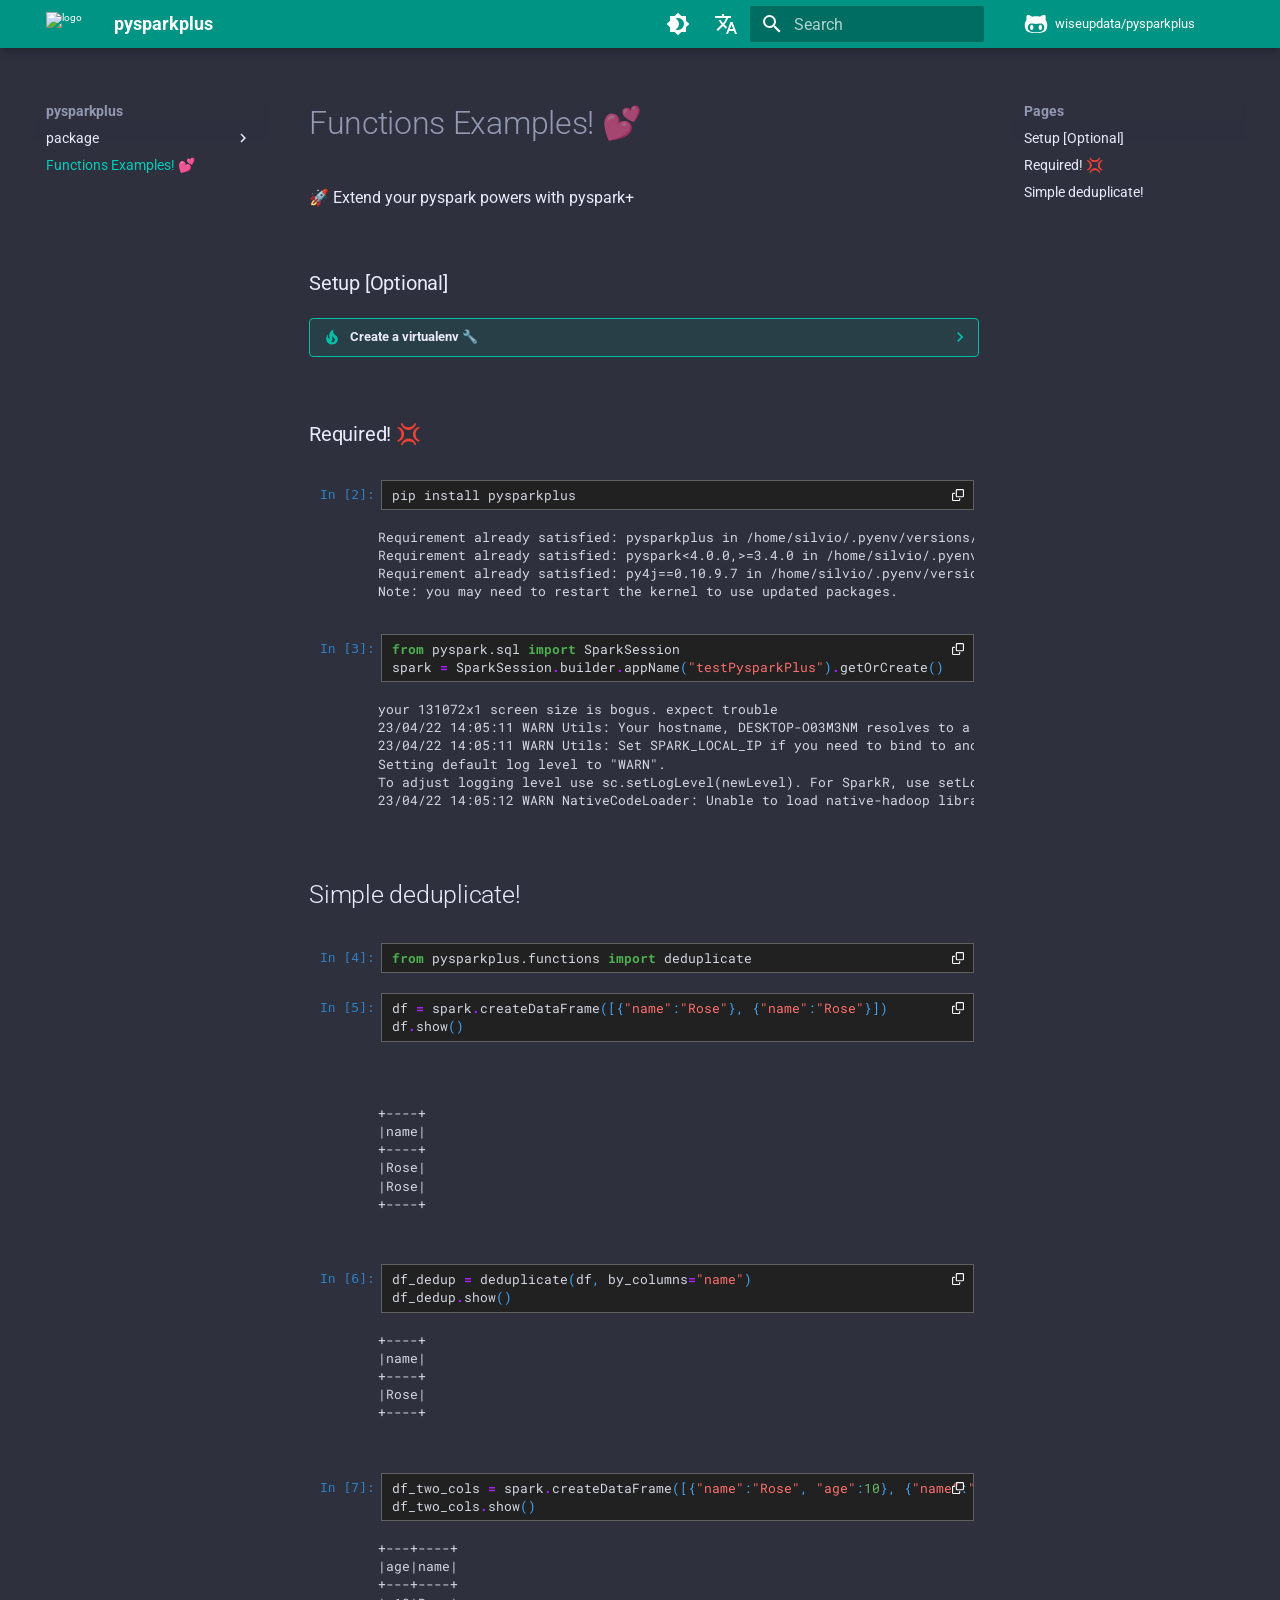
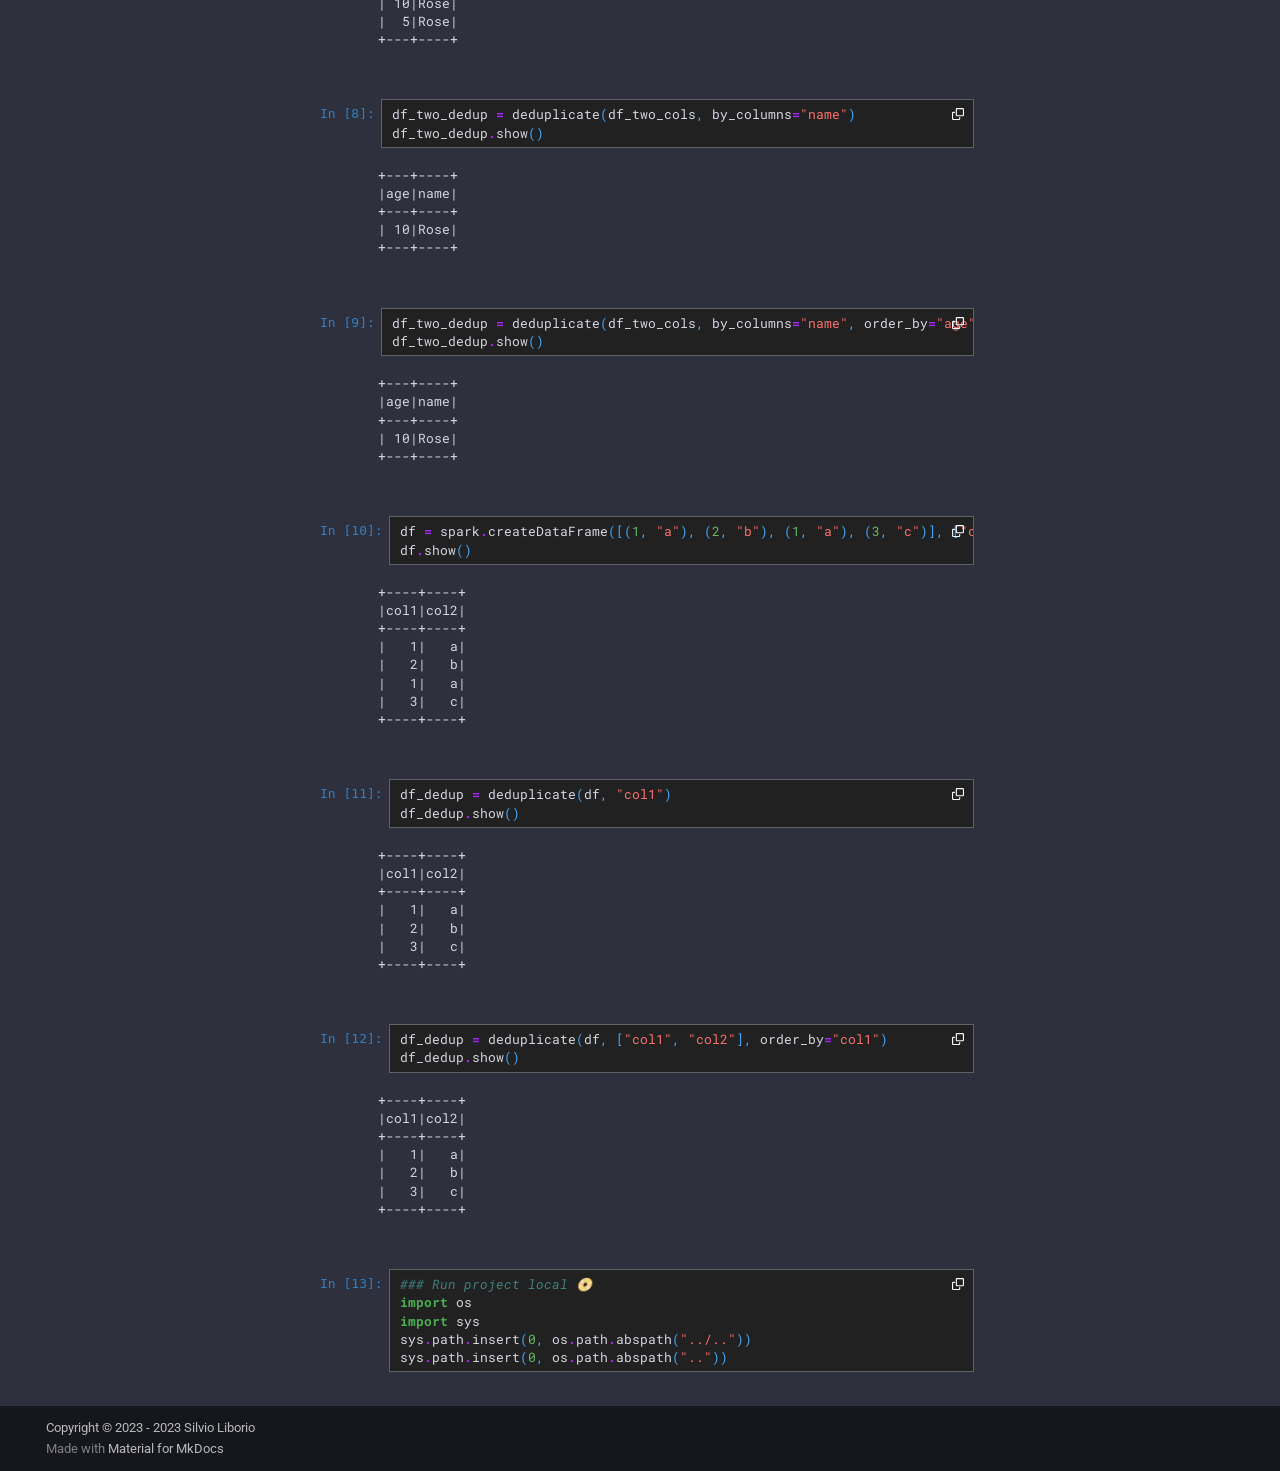
==== commit 5333bbf7: "Deployed f10bded with MkDocs version: 1.4.2" ====
--- a/examples/functions_01/index.html
+++ b/examples/functions_01/index.html
@@ -15,7 +15,7 @@
         <link rel="canonical" href="https://wiseupdata.github.io/pysparkplus/index.html/examples/functions_01/">
       
       
-        <link rel="prev" href="../../pysparkplus/main/">
+        <link rel="prev" href="../../pysparkplus/functions/">
       
       
       <link rel="icon" href="https://raw.githubusercontent.com/wiseupdata/pysparkplus/main/assets/imgs/python.png">
@@ -67,7 +67,7 @@
     
     
     
-    <body dir="ltr" data-md-color-scheme="slate" data-md-color-primary="pink" data-md-color-accent="lime">
+    <body dir="ltr" data-md-color-scheme="slate" data-md-color-primary="teal" data-md-color-accent="green">
   
     
     
@@ -123,7 +123,7 @@
       <form class="md-header__option" data-md-component="palette">
         
           
-          <input class="md-option" data-md-color-media="" data-md-color-scheme="slate" data-md-color-primary="pink" data-md-color-accent="lime"  aria-label="Switch to light mode"  type="radio" name="__palette" id="__palette_1">
+          <input class="md-option" data-md-color-media="" data-md-color-scheme="slate" data-md-color-primary="teal" data-md-color-accent="green"  aria-label="Switch to light mode"  type="radio" name="__palette" id="__palette_1">
           
             <label class="md-header__button md-icon" title="Switch to light mode" for="__palette_2" hidden>
               <svg xmlns="http://www.w3.org/2000/svg" viewBox="0 0 24 24"><path d="M12 18c-.89 0-1.74-.2-2.5-.55C11.56 16.5 13 14.42 13 12c0-2.42-1.44-4.5-3.5-5.45C10.26 6.2 11.11 6 12 6a6 6 0 0 1 6 6 6 6 0 0 1-6 6m8-9.31V4h-4.69L12 .69 8.69 4H4v4.69L.69 12 4 15.31V20h4.69L12 23.31 15.31 20H20v-4.69L23.31 12 20 8.69Z"/></svg>
@@ -295,22 +295,8 @@
   
   
     <li class="md-nav__item">
-      <a href="../../pysparkplus/dataframe/" class="md-nav__link">
-        Dataframe
-      </a>
-    </li>
-  
-
-            
-          
-            
-              
-  
-  
-  
-    <li class="md-nav__item">
-      <a href="../../pysparkplus/main/" class="md-nav__link">
-        Main
+      <a href="../../pysparkplus/functions/" class="md-nav__link">
+        Functions
       </a>
     </li>
   
@@ -381,8 +367,8 @@
 </li>
       
         <li class="md-nav__item">
-  <a href="#print-inside" class="md-nav__link">
-    Print inside!
+  <a href="#simple-deduplicate" class="md-nav__link">
+    Simple deduplicate!
   </a>
   
 </li>
@@ -438,8 +424,8 @@
 </li>
       
         <li class="md-nav__item">
-  <a href="#print-inside" class="md-nav__link">
-    Print inside!
+  <a href="#simple-deduplicate" class="md-nav__link">
+    Simple deduplicate!
   </a>
   
 </li>
@@ -1517,7 +1503,7 @@
 <ul>
 <li>Create a new virtualenv.</li>
 </ul>
-<pre><code>  pyenv virtualenv 3.9.16 .envpysparkplus
+<pre><code>  pyenv virtualenv 3.9.16 .envPysparkPlus
   pyenv activate .envPysparkPlus
   pip install --upgrade pip
   pip install ipykernel
@@ -1592,10 +1578,9 @@
 
 
 <div class="jp-RenderedText jp-OutputArea-output pysparkplus" data-mime-type="text/plain">
-<pre>Collecting pysparkplus
-  Downloading pysparkplus-1.0.6-py3-none-any.whl (7.3 kB)
-Installing collected packages: pysparkplus
-Successfully installed pysparkplus-1.0.6
+<pre>Requirement already satisfied: pysparkplus in /home/silvio/.pyenv/versions/3.9.16/envs/.envPysparkPlus/lib/python3.9/site-packages (0.0.2)
+Requirement already satisfied: pyspark&lt;4.0.0,&gt;=3.4.0 in /home/silvio/.pyenv/versions/3.9.16/envs/.envPysparkPlus/lib/python3.9/site-packages (from pysparkplus) (3.4.0)
+Requirement already satisfied: py4j==0.10.9.7 in /home/silvio/.pyenv/versions/3.9.16/envs/.envPysparkPlus/lib/python3.9/site-packages (from pyspark&lt;4.0.0,&gt;=3.4.0-&gt;pysparkplus) (0.10.9.7)
 Note: you may need to restart the kernel to use updated packages.
 </pre>
 </div>
@@ -1606,13 +1591,13 @@
 </div>
 
 </div>
-</div><div class="jp-Cell jp-CodeCell jp-Notebook-cell jp-mod-noOutputs  ">
-<div  class="jp-Cell jp-CodeCell jp-Notebook-cell jp-mod-noOutputs  ">
+</div><div class="jp-Cell jp-CodeCell jp-Notebook-cell   ">
+<div  class="jp-Cell jp-CodeCell jp-Notebook-cell   ">
 <div class="jp-Cell-inputWrapper">
 <div class="jp-Collapser jp-InputCollapser jp-Cell-inputCollapser">
 </div>
 <div class="jp-InputArea jp-Cell-inputArea">
-<div class="jp-InputPrompt jp-InputArea-prompt">In&nbsp;[1]:</div><div class="jp-CodeMirrorEditor jp-Editor jp-InputArea-editor" data-type="inline">
+<div class="jp-InputPrompt jp-InputArea-prompt">In&nbsp;[3]:</div><div class="jp-CodeMirrorEditor jp-Editor jp-InputArea-editor" data-type="inline">
         
         
         <div class="CodeMirror cm-s-jupyter">
@@ -1627,14 +1612,42 @@
                     </div>
                 </clipboard-copy>
             </div>
-            <div class="highlight-ipynb hl-python pysparkplus"><pre><span></span><span class="kn">from</span> <span class="nn">pysparkplus</span> <span class="kn">import</span> <span class="n">Str</span>
+            <div class="highlight-ipynb hl-python pysparkplus"><pre><span></span><span class="kn">from</span> <span class="nn">pyspark.sql</span> <span class="kn">import</span> <span class="n">SparkSession</span>
+<span class="n">spark</span> <span class="o">=</span> <span class="n">SparkSession</span><span class="o">.</span><span class="n">builder</span><span class="o">.</span><span class="n">appName</span><span class="p">(</span><span class="s2">&quot;testPysparkPlus&quot;</span><span class="p">)</span><span class="o">.</span><span class="n">getOrCreate</span><span class="p">()</span>
 </pre></div>
-<div id="cell-2" class="clipboard-copy-txt">from pysparkplus import Str</div>
+<div id="cell-2" class="clipboard-copy-txt">from pyspark.sql import SparkSession
+spark = SparkSession.builder.appName("testPysparkPlus").getOrCreate()</div>
         
         </div>
     </div>
 
 </div>
+</div>
+
+<div class="jp-Cell-outputWrapper">
+<div class="jp-Collapser jp-OutputCollapser jp-Cell-outputCollapser">
+</div>
+
+
+<div class="jp-OutputArea jp-Cell-outputArea">
+<div class="jp-OutputArea-child">
+    
+    <div class="jp-OutputPrompt jp-OutputArea-prompt"></div>
+
+
+<div class="jp-RenderedText jp-OutputArea-output pysparkplus" data-mime-type="application/vnd.jupyter.stderr">
+<pre>your 131072x1 screen size is bogus. expect trouble
+23/04/22 14:05:11 WARN Utils: Your hostname, DESKTOP-O03M3NM resolves to a loopback address: 127.0.1.1; using 172.17.155.166 instead (on interface eth0)
+23/04/22 14:05:11 WARN Utils: Set SPARK_LOCAL_IP if you need to bind to another address
+Setting default log level to &#34;WARN&#34;.
+To adjust logging level use sc.setLogLevel(newLevel). For SparkR, use setLogLevel(newLevel).
+23/04/22 14:05:12 WARN NativeCodeLoader: Unable to load native-hadoop library for your platform... using builtin-java classes where applicable
+</pre>
+</div>
+</div>
+
+</div>
+
 </div>
 
 </div>
@@ -1645,17 +1658,17 @@
 </div>
 <div class="jp-InputArea jp-Cell-inputArea"><div class="jp-InputPrompt jp-InputArea-prompt">
 </div><div class="jp-RenderedHTMLCommon jp-RenderedMarkdown jp-MarkdownOutput " data-mime-type="text/markdown">
-<h2 id="print-inside">Print inside!<a class="anchor-link" href="#print-inside">&#182;</a></h2>
-</div>
-</div>
-</div>
-</div><div class="jp-Cell jp-CodeCell jp-Notebook-cell   ">
-<div  class="jp-Cell jp-CodeCell jp-Notebook-cell   ">
+<h2 id="simple-deduplicate">Simple deduplicate!<a class="anchor-link" href="#simple-deduplicate">&#182;</a></h2>
+</div>
+</div>
+</div>
+</div><div class="jp-Cell jp-CodeCell jp-Notebook-cell jp-mod-noOutputs  ">
+<div  class="jp-Cell jp-CodeCell jp-Notebook-cell jp-mod-noOutputs  ">
 <div class="jp-Cell-inputWrapper">
 <div class="jp-Collapser jp-InputCollapser jp-Cell-inputCollapser">
 </div>
 <div class="jp-InputArea jp-Cell-inputArea">
-<div class="jp-InputPrompt jp-InputArea-prompt">In&nbsp;[2]:</div><div class="jp-CodeMirrorEditor jp-Editor jp-InputArea-editor" data-type="inline">
+<div class="jp-InputPrompt jp-InputArea-prompt">In&nbsp;[4]:</div><div class="jp-CodeMirrorEditor jp-Editor jp-InputArea-editor" data-type="inline">
         
         
         <div class="CodeMirror cm-s-jupyter">
@@ -1670,39 +1683,14 @@
                     </div>
                 </clipboard-copy>
             </div>
-            <div class="highlight-ipynb hl-python pysparkplus"><pre><span></span><span class="n">my_new_string</span> <span class="o">=</span> <span class="n">Str</span><span class="p">(</span><span class="s2">&quot;Print me please, simple and easy!&quot;</span><span class="p">)</span>
-
-<span class="n">my_new_string</span><span class="o">.</span><span class="n">print</span>
+            <div class="highlight-ipynb hl-python pysparkplus"><pre><span></span><span class="kn">from</span> <span class="nn">pysparkplus.functions</span> <span class="kn">import</span> <span class="n">deduplicate</span>
 </pre></div>
-<div id="cell-3" class="clipboard-copy-txt">my_new_string = Str("Print me please, simple and easy!")
-
-my_new_string.print</div>
+<div id="cell-3" class="clipboard-copy-txt">from pysparkplus.functions import deduplicate</div>
         
         </div>
     </div>
 
 </div>
-</div>
-
-<div class="jp-Cell-outputWrapper">
-<div class="jp-Collapser jp-OutputCollapser jp-Cell-outputCollapser">
-</div>
-
-
-<div class="jp-OutputArea jp-Cell-outputArea">
-<div class="jp-OutputArea-child">
-    
-    <div class="jp-OutputPrompt jp-OutputArea-prompt"></div>
-
-
-<div class="jp-RenderedText jp-OutputArea-output pysparkplus" data-mime-type="text/plain">
-<pre>Print me please, simple and easy!
-</pre>
-</div>
-</div>
-
-</div>
-
 </div>
 
 </div>
@@ -1712,7 +1700,7 @@
 <div class="jp-Collapser jp-InputCollapser jp-Cell-inputCollapser">
 </div>
 <div class="jp-InputArea jp-Cell-inputArea">
-<div class="jp-InputPrompt jp-InputArea-prompt">In&nbsp;[3]:</div><div class="jp-CodeMirrorEditor jp-Editor jp-InputArea-editor" data-type="inline">
+<div class="jp-InputPrompt jp-InputArea-prompt">In&nbsp;[5]:</div><div class="jp-CodeMirrorEditor jp-Editor jp-InputArea-editor" data-type="inline">
         
         
         <div class="CodeMirror cm-s-jupyter">
@@ -1727,11 +1715,11 @@
                     </div>
                 </clipboard-copy>
             </div>
-            <div class="highlight-ipynb hl-python pysparkplus"><pre><span></span><span class="k">for</span> <span class="n">word</span> <span class="ow">in</span> <span class="n">my_new_string</span><span class="o">.</span><span class="n">list</span><span class="p">:</span>
-    <span class="n">word</span><span class="o">.</span><span class="n">print</span>
+            <div class="highlight-ipynb hl-python pysparkplus"><pre><span></span><span class="n">df</span> <span class="o">=</span> <span class="n">spark</span><span class="o">.</span><span class="n">createDataFrame</span><span class="p">([{</span><span class="s2">&quot;name&quot;</span><span class="p">:</span><span class="s2">&quot;Rose&quot;</span><span class="p">},</span> <span class="p">{</span><span class="s2">&quot;name&quot;</span><span class="p">:</span><span class="s2">&quot;Rose&quot;</span><span class="p">}])</span>
+<span class="n">df</span><span class="o">.</span><span class="n">show</span><span class="p">()</span>
 </pre></div>
-<div id="cell-4" class="clipboard-copy-txt">for word in my_new_string.list:
-    word.print</div>
+<div id="cell-4" class="clipboard-copy-txt">df = spark.createDataFrame([{"name":"Rose"}, {"name":"Rose"}])
+df.show()</div>
         
         </div>
     </div>
@@ -1750,13 +1738,24 @@
     <div class="jp-OutputPrompt jp-OutputArea-prompt"></div>
 
 
+<div class="jp-RenderedText jp-OutputArea-output pysparkplus" data-mime-type="application/vnd.jupyter.stderr">
+<pre>                                                                                +</pre>
+</div>
+</div>
+<div class="jp-OutputArea-child">
+    
+    <div class="jp-OutputPrompt jp-OutputArea-prompt"></div>
+
+
 <div class="jp-RenderedText jp-OutputArea-output pysparkplus" data-mime-type="text/plain">
-<pre>Print
-me
-please
-simple
-and
-easy
+<pre>+----+
+|name|
++----+
+|Rose|
+|Rose|
++----+
+
 </pre>
 </div>
 </div>
@@ -1766,13 +1765,13 @@
 </div>
 
 </div>
-</div><div class="jp-Cell jp-CodeCell jp-Notebook-cell jp-mod-noOutputs  ">
-<div  class="jp-Cell jp-CodeCell jp-Notebook-cell jp-mod-noOutputs  ">
+</div><div class="jp-Cell jp-CodeCell jp-Notebook-cell   ">
+<div  class="jp-Cell jp-CodeCell jp-Notebook-cell   ">
 <div class="jp-Cell-inputWrapper">
 <div class="jp-Collapser jp-InputCollapser jp-Cell-inputCollapser">
 </div>
 <div class="jp-InputArea jp-Cell-inputArea">
-<div class="jp-InputPrompt jp-InputArea-prompt">In&nbsp;[4]:</div><div class="jp-CodeMirrorEditor jp-Editor jp-InputArea-editor" data-type="inline">
+<div class="jp-InputPrompt jp-InputArea-prompt">In&nbsp;[6]:</div><div class="jp-CodeMirrorEditor jp-Editor jp-InputArea-editor" data-type="inline">
         
         
         <div class="CodeMirror cm-s-jupyter">
@@ -1787,17 +1786,445 @@
                     </div>
                 </clipboard-copy>
             </div>
+            <div class="highlight-ipynb hl-python pysparkplus"><pre><span></span><span class="n">df_dedup</span> <span class="o">=</span> <span class="n">deduplicate</span><span class="p">(</span><span class="n">df</span><span class="p">,</span> <span class="n">by_columns</span><span class="o">=</span><span class="s2">&quot;name&quot;</span><span class="p">)</span>
+<span class="n">df_dedup</span><span class="o">.</span><span class="n">show</span><span class="p">()</span>
+</pre></div>
+<div id="cell-5" class="clipboard-copy-txt">df_dedup = deduplicate(df, by_columns="name")
+df_dedup.show()</div>
+        
+        </div>
+    </div>
+
+</div>
+</div>
+
+<div class="jp-Cell-outputWrapper">
+<div class="jp-Collapser jp-OutputCollapser jp-Cell-outputCollapser">
+</div>
+
+
+<div class="jp-OutputArea jp-Cell-outputArea">
+<div class="jp-OutputArea-child">
+    
+    <div class="jp-OutputPrompt jp-OutputArea-prompt"></div>
+
+
+<div class="jp-RenderedText jp-OutputArea-output pysparkplus" data-mime-type="text/plain">
+<pre>+----+
+|name|
++----+
+|Rose|
++----+
+
+</pre>
+</div>
+</div>
+
+</div>
+
+</div>
+
+</div>
+</div><div class="jp-Cell jp-CodeCell jp-Notebook-cell   ">
+<div  class="jp-Cell jp-CodeCell jp-Notebook-cell   ">
+<div class="jp-Cell-inputWrapper">
+<div class="jp-Collapser jp-InputCollapser jp-Cell-inputCollapser">
+</div>
+<div class="jp-InputArea jp-Cell-inputArea">
+<div class="jp-InputPrompt jp-InputArea-prompt">In&nbsp;[7]:</div><div class="jp-CodeMirrorEditor jp-Editor jp-InputArea-editor" data-type="inline">
+        
+        
+        <div class="CodeMirror cm-s-jupyter">
+            <div class="zeroclipboard-container">
+                <clipboard-copy for="cell-6">
+                <div>
+                    <span class="notice" hidden>Copied!</span>
+                    <svg aria-hidden="true" width="20" height="20" viewBox="0 0 16 16" version="1.1"  data-view-component="true" class="clipboard-copy-icon">
+                        <path fill="currentColor" fill-rule="evenodd" d="M0 6.75C0 5.784.784 5 1.75 5h1.5a.75.75 0 010 1.5h-1.5a.25.25 0 00-.25.25v7.5c0 .138.112.25.25.25h7.5a.25.25 0 00.25-.25v-1.5a.75.75 0 011.5 0v1.5A1.75 1.75 0 019.25 16h-7.5A1.75 1.75 0 010 14.25v-7.5z"></path>
+                        <path fill="currentColor" fill-rule="evenodd" d="M5 1.75C5 .784 5.784 0 6.75 0h7.5C15.216 0 16 .784 16 1.75v7.5A1.75 1.75 0 0114.25 11h-7.5A1.75 1.75 0 015 9.25v-7.5zm1.75-.25a.25.25 0 00-.25.25v7.5c0 .138.112.25.25.25h7.5a.25.25 0 00.25-.25v-7.5a.25.25 0 00-.25-.25h-7.5z"></path>
+                    </svg>
+                    </div>
+                </clipboard-copy>
+            </div>
+            <div class="highlight-ipynb hl-python pysparkplus"><pre><span></span><span class="n">df_two_cols</span> <span class="o">=</span> <span class="n">spark</span><span class="o">.</span><span class="n">createDataFrame</span><span class="p">([{</span><span class="s2">&quot;name&quot;</span><span class="p">:</span><span class="s2">&quot;Rose&quot;</span><span class="p">,</span> <span class="s2">&quot;age&quot;</span><span class="p">:</span><span class="mi">10</span><span class="p">},</span> <span class="p">{</span><span class="s2">&quot;name&quot;</span><span class="p">:</span><span class="s2">&quot;Rose&quot;</span><span class="p">,</span> <span class="s2">&quot;age&quot;</span><span class="p">:</span><span class="mi">5</span><span class="p">}])</span>
+<span class="n">df_two_cols</span><span class="o">.</span><span class="n">show</span><span class="p">()</span>
+</pre></div>
+<div id="cell-6" class="clipboard-copy-txt">df_two_cols = spark.createDataFrame([{"name":"Rose", "age":10}, {"name":"Rose", "age":5}])
+df_two_cols.show()</div>
+        
+        </div>
+    </div>
+
+</div>
+</div>
+
+<div class="jp-Cell-outputWrapper">
+<div class="jp-Collapser jp-OutputCollapser jp-Cell-outputCollapser">
+</div>
+
+
+<div class="jp-OutputArea jp-Cell-outputArea">
+<div class="jp-OutputArea-child">
+    
+    <div class="jp-OutputPrompt jp-OutputArea-prompt"></div>
+
+
+<div class="jp-RenderedText jp-OutputArea-output pysparkplus" data-mime-type="text/plain">
+<pre>+---+----+
+|age|name|
++---+----+
+| 10|Rose|
+|  5|Rose|
++---+----+
+
+</pre>
+</div>
+</div>
+
+</div>
+
+</div>
+
+</div>
+</div><div class="jp-Cell jp-CodeCell jp-Notebook-cell   ">
+<div  class="jp-Cell jp-CodeCell jp-Notebook-cell   ">
+<div class="jp-Cell-inputWrapper">
+<div class="jp-Collapser jp-InputCollapser jp-Cell-inputCollapser">
+</div>
+<div class="jp-InputArea jp-Cell-inputArea">
+<div class="jp-InputPrompt jp-InputArea-prompt">In&nbsp;[8]:</div><div class="jp-CodeMirrorEditor jp-Editor jp-InputArea-editor" data-type="inline">
+        
+        
+        <div class="CodeMirror cm-s-jupyter">
+            <div class="zeroclipboard-container">
+                <clipboard-copy for="cell-7">
+                <div>
+                    <span class="notice" hidden>Copied!</span>
+                    <svg aria-hidden="true" width="20" height="20" viewBox="0 0 16 16" version="1.1"  data-view-component="true" class="clipboard-copy-icon">
+                        <path fill="currentColor" fill-rule="evenodd" d="M0 6.75C0 5.784.784 5 1.75 5h1.5a.75.75 0 010 1.5h-1.5a.25.25 0 00-.25.25v7.5c0 .138.112.25.25.25h7.5a.25.25 0 00.25-.25v-1.5a.75.75 0 011.5 0v1.5A1.75 1.75 0 019.25 16h-7.5A1.75 1.75 0 010 14.25v-7.5z"></path>
+                        <path fill="currentColor" fill-rule="evenodd" d="M5 1.75C5 .784 5.784 0 6.75 0h7.5C15.216 0 16 .784 16 1.75v7.5A1.75 1.75 0 0114.25 11h-7.5A1.75 1.75 0 015 9.25v-7.5zm1.75-.25a.25.25 0 00-.25.25v7.5c0 .138.112.25.25.25h7.5a.25.25 0 00.25-.25v-7.5a.25.25 0 00-.25-.25h-7.5z"></path>
+                    </svg>
+                    </div>
+                </clipboard-copy>
+            </div>
+            <div class="highlight-ipynb hl-python pysparkplus"><pre><span></span><span class="n">df_two_dedup</span> <span class="o">=</span> <span class="n">deduplicate</span><span class="p">(</span><span class="n">df_two_cols</span><span class="p">,</span> <span class="n">by_columns</span><span class="o">=</span><span class="s2">&quot;name&quot;</span><span class="p">)</span>
+<span class="n">df_two_dedup</span><span class="o">.</span><span class="n">show</span><span class="p">()</span>
+</pre></div>
+<div id="cell-7" class="clipboard-copy-txt">df_two_dedup = deduplicate(df_two_cols, by_columns="name")
+df_two_dedup.show()</div>
+        
+        </div>
+    </div>
+
+</div>
+</div>
+
+<div class="jp-Cell-outputWrapper">
+<div class="jp-Collapser jp-OutputCollapser jp-Cell-outputCollapser">
+</div>
+
+
+<div class="jp-OutputArea jp-Cell-outputArea">
+<div class="jp-OutputArea-child">
+    
+    <div class="jp-OutputPrompt jp-OutputArea-prompt"></div>
+
+
+<div class="jp-RenderedText jp-OutputArea-output pysparkplus" data-mime-type="text/plain">
+<pre>+---+----+
+|age|name|
++---+----+
+| 10|Rose|
++---+----+
+
+</pre>
+</div>
+</div>
+
+</div>
+
+</div>
+
+</div>
+</div><div class="jp-Cell jp-CodeCell jp-Notebook-cell   ">
+<div  class="jp-Cell jp-CodeCell jp-Notebook-cell   ">
+<div class="jp-Cell-inputWrapper">
+<div class="jp-Collapser jp-InputCollapser jp-Cell-inputCollapser">
+</div>
+<div class="jp-InputArea jp-Cell-inputArea">
+<div class="jp-InputPrompt jp-InputArea-prompt">In&nbsp;[9]:</div><div class="jp-CodeMirrorEditor jp-Editor jp-InputArea-editor" data-type="inline">
+        
+        
+        <div class="CodeMirror cm-s-jupyter">
+            <div class="zeroclipboard-container">
+                <clipboard-copy for="cell-8">
+                <div>
+                    <span class="notice" hidden>Copied!</span>
+                    <svg aria-hidden="true" width="20" height="20" viewBox="0 0 16 16" version="1.1"  data-view-component="true" class="clipboard-copy-icon">
+                        <path fill="currentColor" fill-rule="evenodd" d="M0 6.75C0 5.784.784 5 1.75 5h1.5a.75.75 0 010 1.5h-1.5a.25.25 0 00-.25.25v7.5c0 .138.112.25.25.25h7.5a.25.25 0 00.25-.25v-1.5a.75.75 0 011.5 0v1.5A1.75 1.75 0 019.25 16h-7.5A1.75 1.75 0 010 14.25v-7.5z"></path>
+                        <path fill="currentColor" fill-rule="evenodd" d="M5 1.75C5 .784 5.784 0 6.75 0h7.5C15.216 0 16 .784 16 1.75v7.5A1.75 1.75 0 0114.25 11h-7.5A1.75 1.75 0 015 9.25v-7.5zm1.75-.25a.25.25 0 00-.25.25v7.5c0 .138.112.25.25.25h7.5a.25.25 0 00.25-.25v-7.5a.25.25 0 00-.25-.25h-7.5z"></path>
+                    </svg>
+                    </div>
+                </clipboard-copy>
+            </div>
+            <div class="highlight-ipynb hl-python pysparkplus"><pre><span></span><span class="n">df_two_dedup</span> <span class="o">=</span> <span class="n">deduplicate</span><span class="p">(</span><span class="n">df_two_cols</span><span class="p">,</span> <span class="n">by_columns</span><span class="o">=</span><span class="s2">&quot;name&quot;</span><span class="p">,</span> <span class="n">order_by</span><span class="o">=</span><span class="s2">&quot;age&quot;</span><span class="p">)</span>
+<span class="n">df_two_dedup</span><span class="o">.</span><span class="n">show</span><span class="p">()</span>
+</pre></div>
+<div id="cell-8" class="clipboard-copy-txt">df_two_dedup = deduplicate(df_two_cols, by_columns="name", order_by="age")
+df_two_dedup.show()</div>
+        
+        </div>
+    </div>
+
+</div>
+</div>
+
+<div class="jp-Cell-outputWrapper">
+<div class="jp-Collapser jp-OutputCollapser jp-Cell-outputCollapser">
+</div>
+
+
+<div class="jp-OutputArea jp-Cell-outputArea">
+<div class="jp-OutputArea-child">
+    
+    <div class="jp-OutputPrompt jp-OutputArea-prompt"></div>
+
+
+<div class="jp-RenderedText jp-OutputArea-output pysparkplus" data-mime-type="text/plain">
+<pre>+---+----+
+|age|name|
++---+----+
+| 10|Rose|
++---+----+
+
+</pre>
+</div>
+</div>
+
+</div>
+
+</div>
+
+</div>
+</div><div class="jp-Cell jp-CodeCell jp-Notebook-cell   ">
+<div  class="jp-Cell jp-CodeCell jp-Notebook-cell   ">
+<div class="jp-Cell-inputWrapper">
+<div class="jp-Collapser jp-InputCollapser jp-Cell-inputCollapser">
+</div>
+<div class="jp-InputArea jp-Cell-inputArea">
+<div class="jp-InputPrompt jp-InputArea-prompt">In&nbsp;[10]:</div><div class="jp-CodeMirrorEditor jp-Editor jp-InputArea-editor" data-type="inline">
+        
+        
+        <div class="CodeMirror cm-s-jupyter">
+            <div class="zeroclipboard-container">
+                <clipboard-copy for="cell-9">
+                <div>
+                    <span class="notice" hidden>Copied!</span>
+                    <svg aria-hidden="true" width="20" height="20" viewBox="0 0 16 16" version="1.1"  data-view-component="true" class="clipboard-copy-icon">
+                        <path fill="currentColor" fill-rule="evenodd" d="M0 6.75C0 5.784.784 5 1.75 5h1.5a.75.75 0 010 1.5h-1.5a.25.25 0 00-.25.25v7.5c0 .138.112.25.25.25h7.5a.25.25 0 00.25-.25v-1.5a.75.75 0 011.5 0v1.5A1.75 1.75 0 019.25 16h-7.5A1.75 1.75 0 010 14.25v-7.5z"></path>
+                        <path fill="currentColor" fill-rule="evenodd" d="M5 1.75C5 .784 5.784 0 6.75 0h7.5C15.216 0 16 .784 16 1.75v7.5A1.75 1.75 0 0114.25 11h-7.5A1.75 1.75 0 015 9.25v-7.5zm1.75-.25a.25.25 0 00-.25.25v7.5c0 .138.112.25.25.25h7.5a.25.25 0 00.25-.25v-7.5a.25.25 0 00-.25-.25h-7.5z"></path>
+                    </svg>
+                    </div>
+                </clipboard-copy>
+            </div>
+            <div class="highlight-ipynb hl-python pysparkplus"><pre><span></span><span class="n">df</span> <span class="o">=</span> <span class="n">spark</span><span class="o">.</span><span class="n">createDataFrame</span><span class="p">([(</span><span class="mi">1</span><span class="p">,</span> <span class="s2">&quot;a&quot;</span><span class="p">),</span> <span class="p">(</span><span class="mi">2</span><span class="p">,</span> <span class="s2">&quot;b&quot;</span><span class="p">),</span> <span class="p">(</span><span class="mi">1</span><span class="p">,</span> <span class="s2">&quot;a&quot;</span><span class="p">),</span> <span class="p">(</span><span class="mi">3</span><span class="p">,</span> <span class="s2">&quot;c&quot;</span><span class="p">)],</span> <span class="p">[</span><span class="s2">&quot;col1&quot;</span><span class="p">,</span> <span class="s2">&quot;col2&quot;</span><span class="p">])</span>
+<span class="n">df</span><span class="o">.</span><span class="n">show</span><span class="p">()</span>
+</pre></div>
+<div id="cell-9" class="clipboard-copy-txt">df = spark.createDataFrame([(1, "a"), (2, "b"), (1, "a"), (3, "c")], ["col1", "col2"])
+df.show()</div>
+        
+        </div>
+    </div>
+
+</div>
+</div>
+
+<div class="jp-Cell-outputWrapper">
+<div class="jp-Collapser jp-OutputCollapser jp-Cell-outputCollapser">
+</div>
+
+
+<div class="jp-OutputArea jp-Cell-outputArea">
+<div class="jp-OutputArea-child">
+    
+    <div class="jp-OutputPrompt jp-OutputArea-prompt"></div>
+
+
+<div class="jp-RenderedText jp-OutputArea-output pysparkplus" data-mime-type="text/plain">
+<pre>+----+----+
+|col1|col2|
++----+----+
+|   1|   a|
+|   2|   b|
+|   1|   a|
+|   3|   c|
++----+----+
+
+</pre>
+</div>
+</div>
+
+</div>
+
+</div>
+
+</div>
+</div><div class="jp-Cell jp-CodeCell jp-Notebook-cell   ">
+<div  class="jp-Cell jp-CodeCell jp-Notebook-cell   ">
+<div class="jp-Cell-inputWrapper">
+<div class="jp-Collapser jp-InputCollapser jp-Cell-inputCollapser">
+</div>
+<div class="jp-InputArea jp-Cell-inputArea">
+<div class="jp-InputPrompt jp-InputArea-prompt">In&nbsp;[11]:</div><div class="jp-CodeMirrorEditor jp-Editor jp-InputArea-editor" data-type="inline">
+        
+        
+        <div class="CodeMirror cm-s-jupyter">
+            <div class="zeroclipboard-container">
+                <clipboard-copy for="cell-10">
+                <div>
+                    <span class="notice" hidden>Copied!</span>
+                    <svg aria-hidden="true" width="20" height="20" viewBox="0 0 16 16" version="1.1"  data-view-component="true" class="clipboard-copy-icon">
+                        <path fill="currentColor" fill-rule="evenodd" d="M0 6.75C0 5.784.784 5 1.75 5h1.5a.75.75 0 010 1.5h-1.5a.25.25 0 00-.25.25v7.5c0 .138.112.25.25.25h7.5a.25.25 0 00.25-.25v-1.5a.75.75 0 011.5 0v1.5A1.75 1.75 0 019.25 16h-7.5A1.75 1.75 0 010 14.25v-7.5z"></path>
+                        <path fill="currentColor" fill-rule="evenodd" d="M5 1.75C5 .784 5.784 0 6.75 0h7.5C15.216 0 16 .784 16 1.75v7.5A1.75 1.75 0 0114.25 11h-7.5A1.75 1.75 0 015 9.25v-7.5zm1.75-.25a.25.25 0 00-.25.25v7.5c0 .138.112.25.25.25h7.5a.25.25 0 00.25-.25v-7.5a.25.25 0 00-.25-.25h-7.5z"></path>
+                    </svg>
+                    </div>
+                </clipboard-copy>
+            </div>
+            <div class="highlight-ipynb hl-python pysparkplus"><pre><span></span><span class="n">df_dedup</span> <span class="o">=</span> <span class="n">deduplicate</span><span class="p">(</span><span class="n">df</span><span class="p">,</span> <span class="s2">&quot;col1&quot;</span><span class="p">)</span>
+<span class="n">df_dedup</span><span class="o">.</span><span class="n">show</span><span class="p">()</span>
+</pre></div>
+<div id="cell-10" class="clipboard-copy-txt">df_dedup = deduplicate(df, "col1")
+df_dedup.show()</div>
+        
+        </div>
+    </div>
+
+</div>
+</div>
+
+<div class="jp-Cell-outputWrapper">
+<div class="jp-Collapser jp-OutputCollapser jp-Cell-outputCollapser">
+</div>
+
+
+<div class="jp-OutputArea jp-Cell-outputArea">
+<div class="jp-OutputArea-child">
+    
+    <div class="jp-OutputPrompt jp-OutputArea-prompt"></div>
+
+
+<div class="jp-RenderedText jp-OutputArea-output pysparkplus" data-mime-type="text/plain">
+<pre>+----+----+
+|col1|col2|
++----+----+
+|   1|   a|
+|   2|   b|
+|   3|   c|
++----+----+
+
+</pre>
+</div>
+</div>
+
+</div>
+
+</div>
+
+</div>
+</div><div class="jp-Cell jp-CodeCell jp-Notebook-cell   ">
+<div  class="jp-Cell jp-CodeCell jp-Notebook-cell   ">
+<div class="jp-Cell-inputWrapper">
+<div class="jp-Collapser jp-InputCollapser jp-Cell-inputCollapser">
+</div>
+<div class="jp-InputArea jp-Cell-inputArea">
+<div class="jp-InputPrompt jp-InputArea-prompt">In&nbsp;[12]:</div><div class="jp-CodeMirrorEditor jp-Editor jp-InputArea-editor" data-type="inline">
+        
+        
+        <div class="CodeMirror cm-s-jupyter">
+            <div class="zeroclipboard-container">
+                <clipboard-copy for="cell-11">
+                <div>
+                    <span class="notice" hidden>Copied!</span>
+                    <svg aria-hidden="true" width="20" height="20" viewBox="0 0 16 16" version="1.1"  data-view-component="true" class="clipboard-copy-icon">
+                        <path fill="currentColor" fill-rule="evenodd" d="M0 6.75C0 5.784.784 5 1.75 5h1.5a.75.75 0 010 1.5h-1.5a.25.25 0 00-.25.25v7.5c0 .138.112.25.25.25h7.5a.25.25 0 00.25-.25v-1.5a.75.75 0 011.5 0v1.5A1.75 1.75 0 019.25 16h-7.5A1.75 1.75 0 010 14.25v-7.5z"></path>
+                        <path fill="currentColor" fill-rule="evenodd" d="M5 1.75C5 .784 5.784 0 6.75 0h7.5C15.216 0 16 .784 16 1.75v7.5A1.75 1.75 0 0114.25 11h-7.5A1.75 1.75 0 015 9.25v-7.5zm1.75-.25a.25.25 0 00-.25.25v7.5c0 .138.112.25.25.25h7.5a.25.25 0 00.25-.25v-7.5a.25.25 0 00-.25-.25h-7.5z"></path>
+                    </svg>
+                    </div>
+                </clipboard-copy>
+            </div>
+            <div class="highlight-ipynb hl-python pysparkplus"><pre><span></span><span class="n">df_dedup</span> <span class="o">=</span> <span class="n">deduplicate</span><span class="p">(</span><span class="n">df</span><span class="p">,</span> <span class="p">[</span><span class="s2">&quot;col1&quot;</span><span class="p">,</span> <span class="s2">&quot;col2&quot;</span><span class="p">],</span> <span class="n">order_by</span><span class="o">=</span><span class="s2">&quot;col1&quot;</span><span class="p">)</span>
+<span class="n">df_dedup</span><span class="o">.</span><span class="n">show</span><span class="p">()</span>
+</pre></div>
+<div id="cell-11" class="clipboard-copy-txt">df_dedup = deduplicate(df, ["col1", "col2"], order_by="col1")
+df_dedup.show()</div>
+        
+        </div>
+    </div>
+
+</div>
+</div>
+
+<div class="jp-Cell-outputWrapper">
+<div class="jp-Collapser jp-OutputCollapser jp-Cell-outputCollapser">
+</div>
+
+
+<div class="jp-OutputArea jp-Cell-outputArea">
+<div class="jp-OutputArea-child">
+    
+    <div class="jp-OutputPrompt jp-OutputArea-prompt"></div>
+
+
+<div class="jp-RenderedText jp-OutputArea-output pysparkplus" data-mime-type="text/plain">
+<pre>+----+----+
+|col1|col2|
++----+----+
+|   1|   a|
+|   2|   b|
+|   3|   c|
++----+----+
+
+</pre>
+</div>
+</div>
+
+</div>
+
+</div>
+
+</div>
+</div><div class="jp-Cell jp-CodeCell jp-Notebook-cell jp-mod-noOutputs  ">
+<div  class="jp-Cell jp-CodeCell jp-Notebook-cell jp-mod-noOutputs  ">
+<div class="jp-Cell-inputWrapper">
+<div class="jp-Collapser jp-InputCollapser jp-Cell-inputCollapser">
+</div>
+<div class="jp-InputArea jp-Cell-inputArea">
+<div class="jp-InputPrompt jp-InputArea-prompt">In&nbsp;[13]:</div><div class="jp-CodeMirrorEditor jp-Editor jp-InputArea-editor" data-type="inline">
+        
+        
+        <div class="CodeMirror cm-s-jupyter">
+            <div class="zeroclipboard-container">
+                <clipboard-copy for="cell-12">
+                <div>
+                    <span class="notice" hidden>Copied!</span>
+                    <svg aria-hidden="true" width="20" height="20" viewBox="0 0 16 16" version="1.1"  data-view-component="true" class="clipboard-copy-icon">
+                        <path fill="currentColor" fill-rule="evenodd" d="M0 6.75C0 5.784.784 5 1.75 5h1.5a.75.75 0 010 1.5h-1.5a.25.25 0 00-.25.25v7.5c0 .138.112.25.25.25h7.5a.25.25 0 00.25-.25v-1.5a.75.75 0 011.5 0v1.5A1.75 1.75 0 019.25 16h-7.5A1.75 1.75 0 010 14.25v-7.5z"></path>
+                        <path fill="currentColor" fill-rule="evenodd" d="M5 1.75C5 .784 5.784 0 6.75 0h7.5C15.216 0 16 .784 16 1.75v7.5A1.75 1.75 0 0114.25 11h-7.5A1.75 1.75 0 015 9.25v-7.5zm1.75-.25a.25.25 0 00-.25.25v7.5c0 .138.112.25.25.25h7.5a.25.25 0 00.25-.25v-7.5a.25.25 0 00-.25-.25h-7.5z"></path>
+                    </svg>
+                    </div>
+                </clipboard-copy>
+            </div>
             <div class="highlight-ipynb hl-python pysparkplus"><pre><span></span><span class="c1">### Run project local 📀</span>
-<span class="c1"># import os </span>
-<span class="c1"># import sys </span>
-<span class="c1"># sys.path.insert(0, os.path.abspath(&quot;../..&quot;))</span>
-<span class="c1"># sys.path.insert(0, os.path.abspath(&quot;..&quot;))</span>
+<span class="kn">import</span> <span class="nn">os</span> 
+<span class="kn">import</span> <span class="nn">sys</span> 
+<span class="n">sys</span><span class="o">.</span><span class="n">path</span><span class="o">.</span><span class="n">insert</span><span class="p">(</span><span class="mi">0</span><span class="p">,</span> <span class="n">os</span><span class="o">.</span><span class="n">path</span><span class="o">.</span><span class="n">abspath</span><span class="p">(</span><span class="s2">&quot;../..&quot;</span><span class="p">))</span>
+<span class="n">sys</span><span class="o">.</span><span class="n">path</span><span class="o">.</span><span class="n">insert</span><span class="p">(</span><span class="mi">0</span><span class="p">,</span> <span class="n">os</span><span class="o">.</span><span class="n">path</span><span class="o">.</span><span class="n">abspath</span><span class="p">(</span><span class="s2">&quot;..&quot;</span><span class="p">))</span>
 </pre></div>
-<div id="cell-5" class="clipboard-copy-txt">### Run project local 📀
-# import os 
-# import sys 
-# sys.path.insert(0, os.path.abspath("../.."))
-# sys.path.insert(0, os.path.abspath(".."))</div>
+<div id="cell-12" class="clipboard-copy-txt">### Run project local 📀
+import os 
+import sys 
+sys.path.insert(0, os.path.abspath("../.."))
+sys.path.insert(0, os.path.abspath(".."))</div>
         
         </div>
     </div>
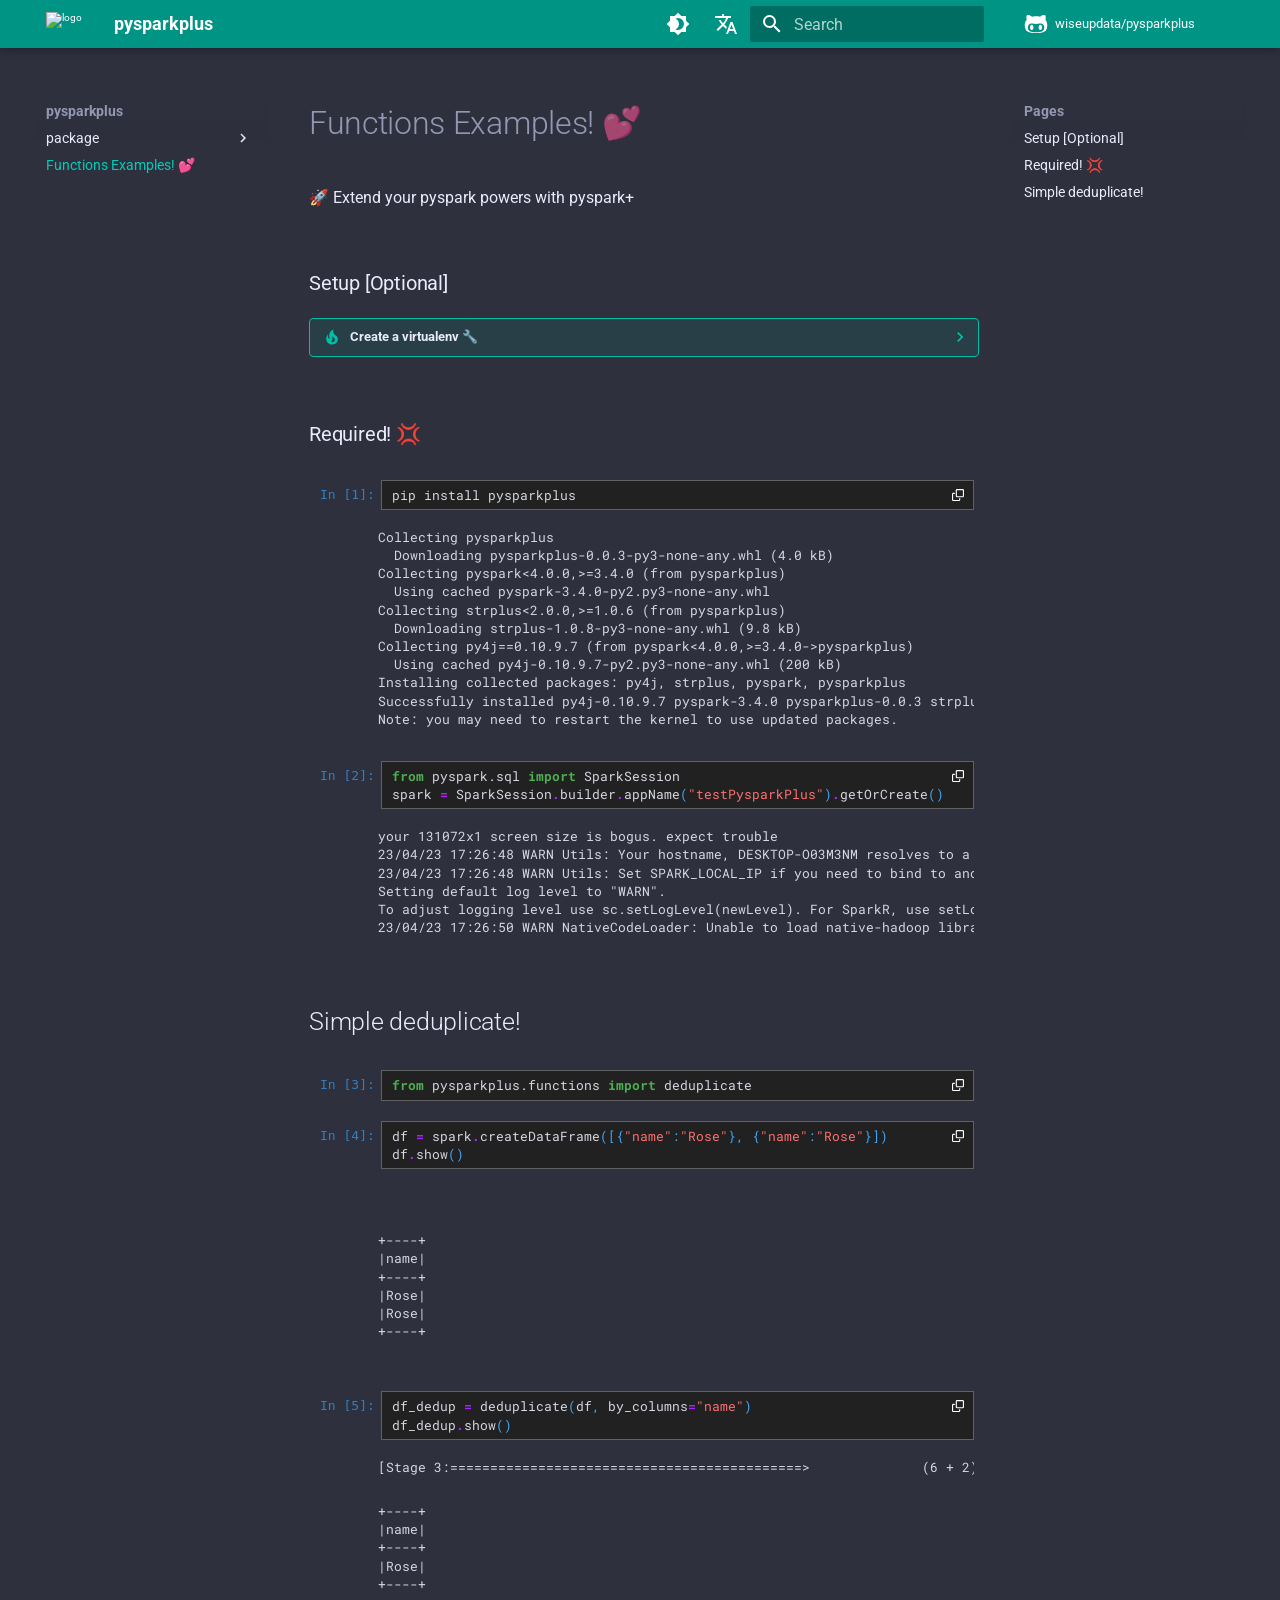
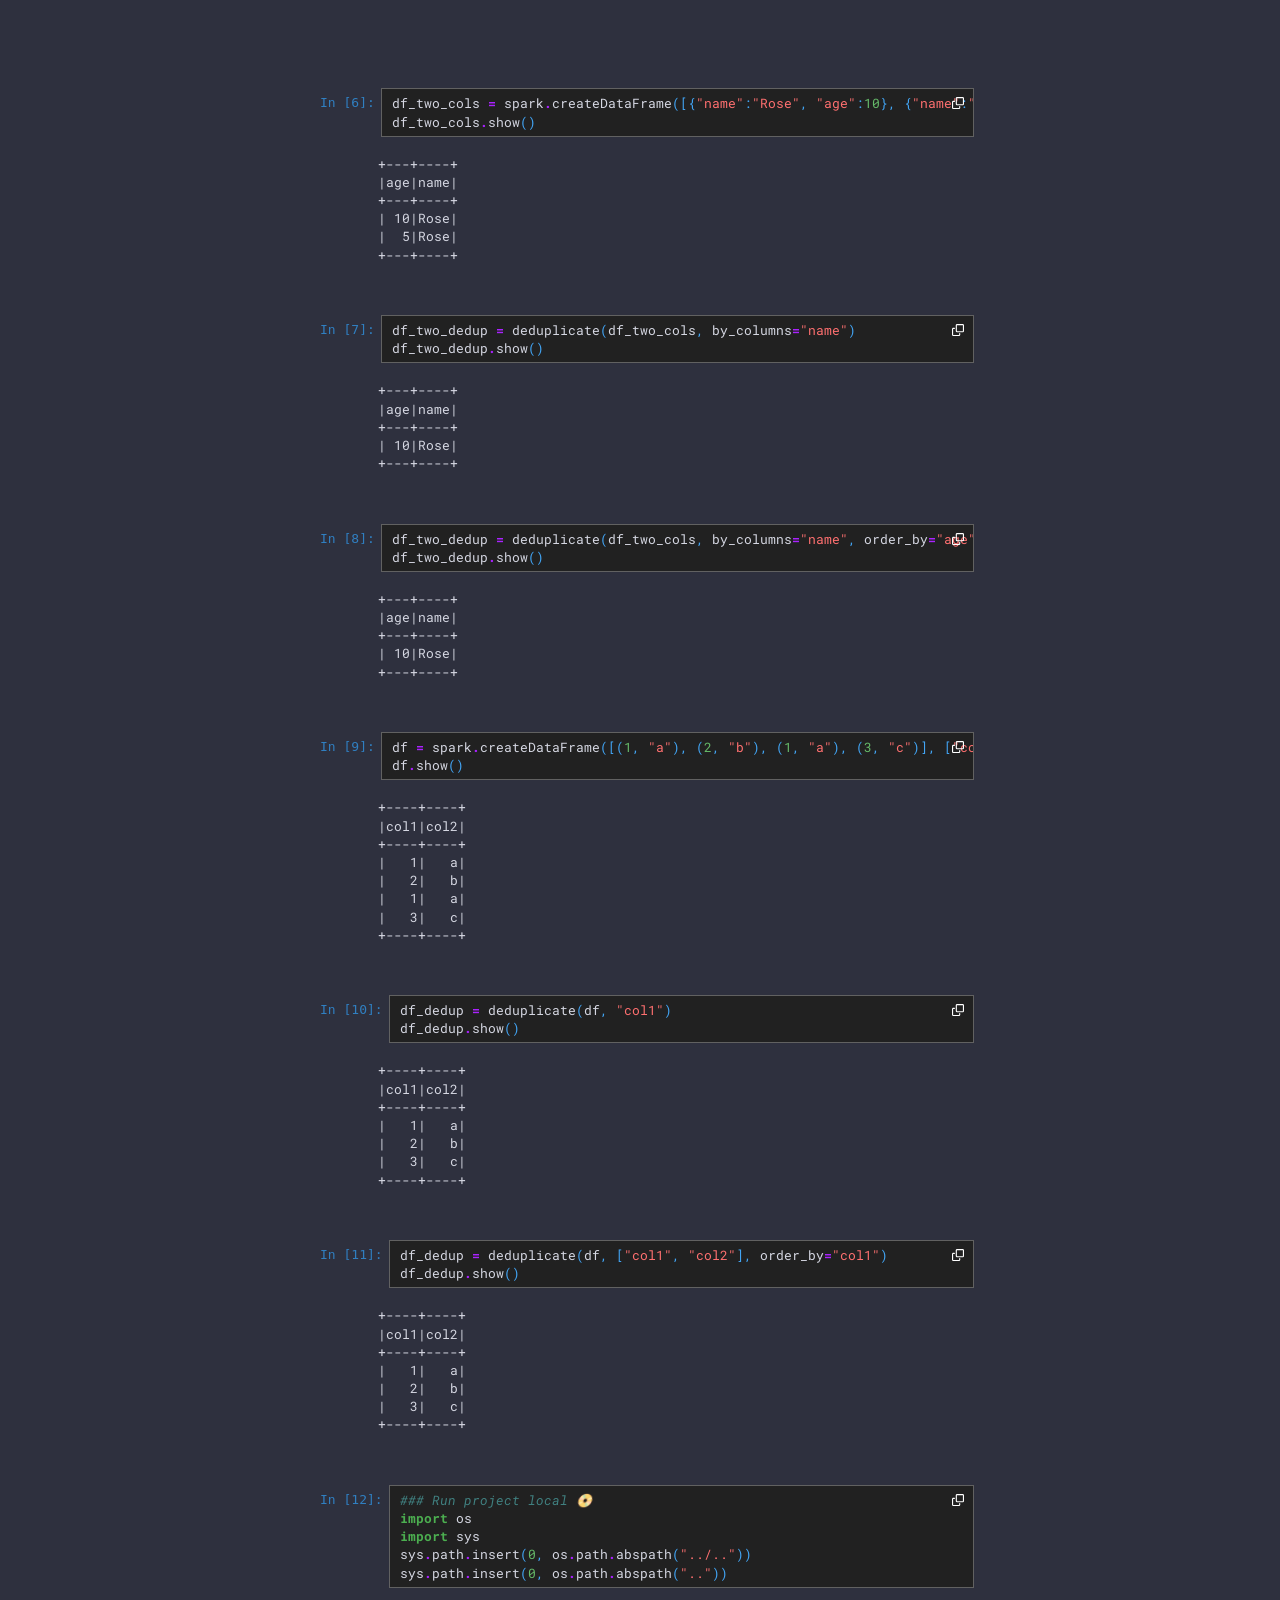
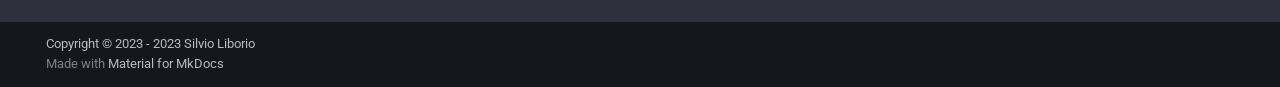
==== commit 017411dc: "Deployed 08b53d7 with MkDocs version: 1.4.2" ====
--- a/examples/functions_01/index.html
+++ b/examples/functions_01/index.html
@@ -19,7 +19,7 @@
       
       
       <link rel="icon" href="https://raw.githubusercontent.com/wiseupdata/pysparkplus/main/assets/imgs/python.png">
-      <meta name="generator" content="mkdocs-1.4.2, mkdocs-material-9.1.6">
+      <meta name="generator" content="mkdocs-1.4.2, mkdocs-material-9.1.7">
     
     
       
@@ -123,6 +123,8 @@
       <form class="md-header__option" data-md-component="palette">
         
           
+          
+          
           <input class="md-option" data-md-color-media="" data-md-color-scheme="slate" data-md-color-primary="teal" data-md-color-accent="green"  aria-label="Switch to light mode"  type="radio" name="__palette" id="__palette_1">
           
             <label class="md-header__button md-icon" title="Switch to light mode" for="__palette_2" hidden>
@@ -130,6 +132,8 @@
             </label>
           
         
+          
+          
           
           <input class="md-option" data-md-color-media="" data-md-color-scheme="default" data-md-color-primary="pink" data-md-color-accent="pink"  aria-label="Switch to dark mode"  type="radio" name="__palette" id="__palette_2">
           
@@ -288,6 +292,20 @@
           package
         </label>
         <ul class="md-nav__list" data-md-scrollfix>
+          
+            
+              
+  
+  
+  
+    <li class="md-nav__item">
+      <a href="../../pysparkplus/functions%20copy/" class="md-nav__link">
+        Functions copy
+      </a>
+    </li>
+  
+
+            
           
             
               
@@ -1541,7 +1559,7 @@
 <div class="jp-Collapser jp-InputCollapser jp-Cell-inputCollapser">
 </div>
 <div class="jp-InputArea jp-Cell-inputArea">
-<div class="jp-InputPrompt jp-InputArea-prompt">In&nbsp;[2]:</div><div class="jp-CodeMirrorEditor jp-Editor jp-InputArea-editor" data-type="inline">
+<div class="jp-InputPrompt jp-InputArea-prompt">In&nbsp;[1]:</div><div class="jp-CodeMirrorEditor jp-Editor jp-InputArea-editor" data-type="inline">
         
         
         <div class="CodeMirror cm-s-jupyter">
@@ -1578,9 +1596,16 @@
 
 
 <div class="jp-RenderedText jp-OutputArea-output pysparkplus" data-mime-type="text/plain">
-<pre>Requirement already satisfied: pysparkplus in /home/silvio/.pyenv/versions/3.9.16/envs/.envPysparkPlus/lib/python3.9/site-packages (0.0.2)
-Requirement already satisfied: pyspark&lt;4.0.0,&gt;=3.4.0 in /home/silvio/.pyenv/versions/3.9.16/envs/.envPysparkPlus/lib/python3.9/site-packages (from pysparkplus) (3.4.0)
-Requirement already satisfied: py4j==0.10.9.7 in /home/silvio/.pyenv/versions/3.9.16/envs/.envPysparkPlus/lib/python3.9/site-packages (from pyspark&lt;4.0.0,&gt;=3.4.0-&gt;pysparkplus) (0.10.9.7)
+<pre>Collecting pysparkplus
+  Downloading pysparkplus-0.0.3-py3-none-any.whl (4.0 kB)
+Collecting pyspark&lt;4.0.0,&gt;=3.4.0 (from pysparkplus)
+  Using cached pyspark-3.4.0-py2.py3-none-any.whl
+Collecting strplus&lt;2.0.0,&gt;=1.0.6 (from pysparkplus)
+  Downloading strplus-1.0.8-py3-none-any.whl (9.8 kB)
+Collecting py4j==0.10.9.7 (from pyspark&lt;4.0.0,&gt;=3.4.0-&gt;pysparkplus)
+  Using cached py4j-0.10.9.7-py2.py3-none-any.whl (200 kB)
+Installing collected packages: py4j, strplus, pyspark, pysparkplus
+Successfully installed py4j-0.10.9.7 pyspark-3.4.0 pysparkplus-0.0.3 strplus-1.0.8
 Note: you may need to restart the kernel to use updated packages.
 </pre>
 </div>
@@ -1597,7 +1622,7 @@
 <div class="jp-Collapser jp-InputCollapser jp-Cell-inputCollapser">
 </div>
 <div class="jp-InputArea jp-Cell-inputArea">
-<div class="jp-InputPrompt jp-InputArea-prompt">In&nbsp;[3]:</div><div class="jp-CodeMirrorEditor jp-Editor jp-InputArea-editor" data-type="inline">
+<div class="jp-InputPrompt jp-InputArea-prompt">In&nbsp;[2]:</div><div class="jp-CodeMirrorEditor jp-Editor jp-InputArea-editor" data-type="inline">
         
         
         <div class="CodeMirror cm-s-jupyter">
@@ -1637,11 +1662,11 @@
 
 <div class="jp-RenderedText jp-OutputArea-output pysparkplus" data-mime-type="application/vnd.jupyter.stderr">
 <pre>your 131072x1 screen size is bogus. expect trouble
-23/04/22 14:05:11 WARN Utils: Your hostname, DESKTOP-O03M3NM resolves to a loopback address: 127.0.1.1; using 172.17.155.166 instead (on interface eth0)
-23/04/22 14:05:11 WARN Utils: Set SPARK_LOCAL_IP if you need to bind to another address
+23/04/23 17:26:48 WARN Utils: Your hostname, DESKTOP-O03M3NM resolves to a loopback address: 127.0.1.1; using 172.17.155.166 instead (on interface eth0)
+23/04/23 17:26:48 WARN Utils: Set SPARK_LOCAL_IP if you need to bind to another address
 Setting default log level to &#34;WARN&#34;.
 To adjust logging level use sc.setLogLevel(newLevel). For SparkR, use setLogLevel(newLevel).
-23/04/22 14:05:12 WARN NativeCodeLoader: Unable to load native-hadoop library for your platform... using builtin-java classes where applicable
+23/04/23 17:26:50 WARN NativeCodeLoader: Unable to load native-hadoop library for your platform... using builtin-java classes where applicable
 </pre>
 </div>
 </div>
@@ -1668,7 +1693,7 @@
 <div class="jp-Collapser jp-InputCollapser jp-Cell-inputCollapser">
 </div>
 <div class="jp-InputArea jp-Cell-inputArea">
-<div class="jp-InputPrompt jp-InputArea-prompt">In&nbsp;[4]:</div><div class="jp-CodeMirrorEditor jp-Editor jp-InputArea-editor" data-type="inline">
+<div class="jp-InputPrompt jp-InputArea-prompt">In&nbsp;[3]:</div><div class="jp-CodeMirrorEditor jp-Editor jp-InputArea-editor" data-type="inline">
         
         
         <div class="CodeMirror cm-s-jupyter">
@@ -1700,7 +1725,7 @@
 <div class="jp-Collapser jp-InputCollapser jp-Cell-inputCollapser">
 </div>
 <div class="jp-InputArea jp-Cell-inputArea">
-<div class="jp-InputPrompt jp-InputArea-prompt">In&nbsp;[5]:</div><div class="jp-CodeMirrorEditor jp-Editor jp-InputArea-editor" data-type="inline">
+<div class="jp-InputPrompt jp-InputArea-prompt">In&nbsp;[4]:</div><div class="jp-CodeMirrorEditor jp-Editor jp-InputArea-editor" data-type="inline">
         
         
         <div class="CodeMirror cm-s-jupyter">
@@ -1771,7 +1796,7 @@
 <div class="jp-Collapser jp-InputCollapser jp-Cell-inputCollapser">
 </div>
 <div class="jp-InputArea jp-Cell-inputArea">
-<div class="jp-InputPrompt jp-InputArea-prompt">In&nbsp;[6]:</div><div class="jp-CodeMirrorEditor jp-Editor jp-InputArea-editor" data-type="inline">
+<div class="jp-InputPrompt jp-InputArea-prompt">In&nbsp;[5]:</div><div class="jp-CodeMirrorEditor jp-Editor jp-InputArea-editor" data-type="inline">
         
         
         <div class="CodeMirror cm-s-jupyter">
@@ -1809,6 +1834,16 @@
     <div class="jp-OutputPrompt jp-OutputArea-prompt"></div>
 
 
+<div class="jp-RenderedText jp-OutputArea-output pysparkplus" data-mime-type="application/vnd.jupyter.stderr">
+<pre>[Stage 3:============================================&gt;              (6 + 2) / 8]+</pre>
+</div>
+</div>
+<div class="jp-OutputArea-child">
+    
+    <div class="jp-OutputPrompt jp-OutputArea-prompt"></div>
+
+
 <div class="jp-RenderedText jp-OutputArea-output pysparkplus" data-mime-type="text/plain">
 <pre>+----+
 |name|
@@ -1819,6 +1854,16 @@
 </pre>
 </div>
 </div>
+<div class="jp-OutputArea-child">
+    
+    <div class="jp-OutputPrompt jp-OutputArea-prompt"></div>
+
+
+<div class="jp-RenderedText jp-OutputArea-output pysparkplus" data-mime-type="application/vnd.jupyter.stderr">
+<pre>                                                                                +</pre>
+</div>
+</div>
 
 </div>
 
@@ -1831,7 +1876,7 @@
 <div class="jp-Collapser jp-InputCollapser jp-Cell-inputCollapser">
 </div>
 <div class="jp-InputArea jp-Cell-inputArea">
-<div class="jp-InputPrompt jp-InputArea-prompt">In&nbsp;[7]:</div><div class="jp-CodeMirrorEditor jp-Editor jp-InputArea-editor" data-type="inline">
+<div class="jp-InputPrompt jp-InputArea-prompt">In&nbsp;[6]:</div><div class="jp-CodeMirrorEditor jp-Editor jp-InputArea-editor" data-type="inline">
         
         
         <div class="CodeMirror cm-s-jupyter">
@@ -1892,7 +1937,7 @@
 <div class="jp-Collapser jp-InputCollapser jp-Cell-inputCollapser">
 </div>
 <div class="jp-InputArea jp-Cell-inputArea">
-<div class="jp-InputPrompt jp-InputArea-prompt">In&nbsp;[8]:</div><div class="jp-CodeMirrorEditor jp-Editor jp-InputArea-editor" data-type="inline">
+<div class="jp-InputPrompt jp-InputArea-prompt">In&nbsp;[7]:</div><div class="jp-CodeMirrorEditor jp-Editor jp-InputArea-editor" data-type="inline">
         
         
         <div class="CodeMirror cm-s-jupyter">
@@ -1952,7 +1997,7 @@
 <div class="jp-Collapser jp-InputCollapser jp-Cell-inputCollapser">
 </div>
 <div class="jp-InputArea jp-Cell-inputArea">
-<div class="jp-InputPrompt jp-InputArea-prompt">In&nbsp;[9]:</div><div class="jp-CodeMirrorEditor jp-Editor jp-InputArea-editor" data-type="inline">
+<div class="jp-InputPrompt jp-InputArea-prompt">In&nbsp;[8]:</div><div class="jp-CodeMirrorEditor jp-Editor jp-InputArea-editor" data-type="inline">
         
         
         <div class="CodeMirror cm-s-jupyter">
@@ -2012,7 +2057,7 @@
 <div class="jp-Collapser jp-InputCollapser jp-Cell-inputCollapser">
 </div>
 <div class="jp-InputArea jp-Cell-inputArea">
-<div class="jp-InputPrompt jp-InputArea-prompt">In&nbsp;[10]:</div><div class="jp-CodeMirrorEditor jp-Editor jp-InputArea-editor" data-type="inline">
+<div class="jp-InputPrompt jp-InputArea-prompt">In&nbsp;[9]:</div><div class="jp-CodeMirrorEditor jp-Editor jp-InputArea-editor" data-type="inline">
         
         
         <div class="CodeMirror cm-s-jupyter">
@@ -2075,7 +2120,7 @@
 <div class="jp-Collapser jp-InputCollapser jp-Cell-inputCollapser">
 </div>
 <div class="jp-InputArea jp-Cell-inputArea">
-<div class="jp-InputPrompt jp-InputArea-prompt">In&nbsp;[11]:</div><div class="jp-CodeMirrorEditor jp-Editor jp-InputArea-editor" data-type="inline">
+<div class="jp-InputPrompt jp-InputArea-prompt">In&nbsp;[10]:</div><div class="jp-CodeMirrorEditor jp-Editor jp-InputArea-editor" data-type="inline">
         
         
         <div class="CodeMirror cm-s-jupyter">
@@ -2137,7 +2182,7 @@
 <div class="jp-Collapser jp-InputCollapser jp-Cell-inputCollapser">
 </div>
 <div class="jp-InputArea jp-Cell-inputArea">
-<div class="jp-InputPrompt jp-InputArea-prompt">In&nbsp;[12]:</div><div class="jp-CodeMirrorEditor jp-Editor jp-InputArea-editor" data-type="inline">
+<div class="jp-InputPrompt jp-InputArea-prompt">In&nbsp;[11]:</div><div class="jp-CodeMirrorEditor jp-Editor jp-InputArea-editor" data-type="inline">
         
         
         <div class="CodeMirror cm-s-jupyter">
@@ -2199,7 +2244,7 @@
 <div class="jp-Collapser jp-InputCollapser jp-Cell-inputCollapser">
 </div>
 <div class="jp-InputArea jp-Cell-inputArea">
-<div class="jp-InputPrompt jp-InputArea-prompt">In&nbsp;[13]:</div><div class="jp-CodeMirrorEditor jp-Editor jp-InputArea-editor" data-type="inline">
+<div class="jp-InputPrompt jp-InputArea-prompt">In&nbsp;[12]:</div><div class="jp-CodeMirrorEditor jp-Editor jp-InputArea-editor" data-type="inline">
         
         
         <div class="CodeMirror cm-s-jupyter">
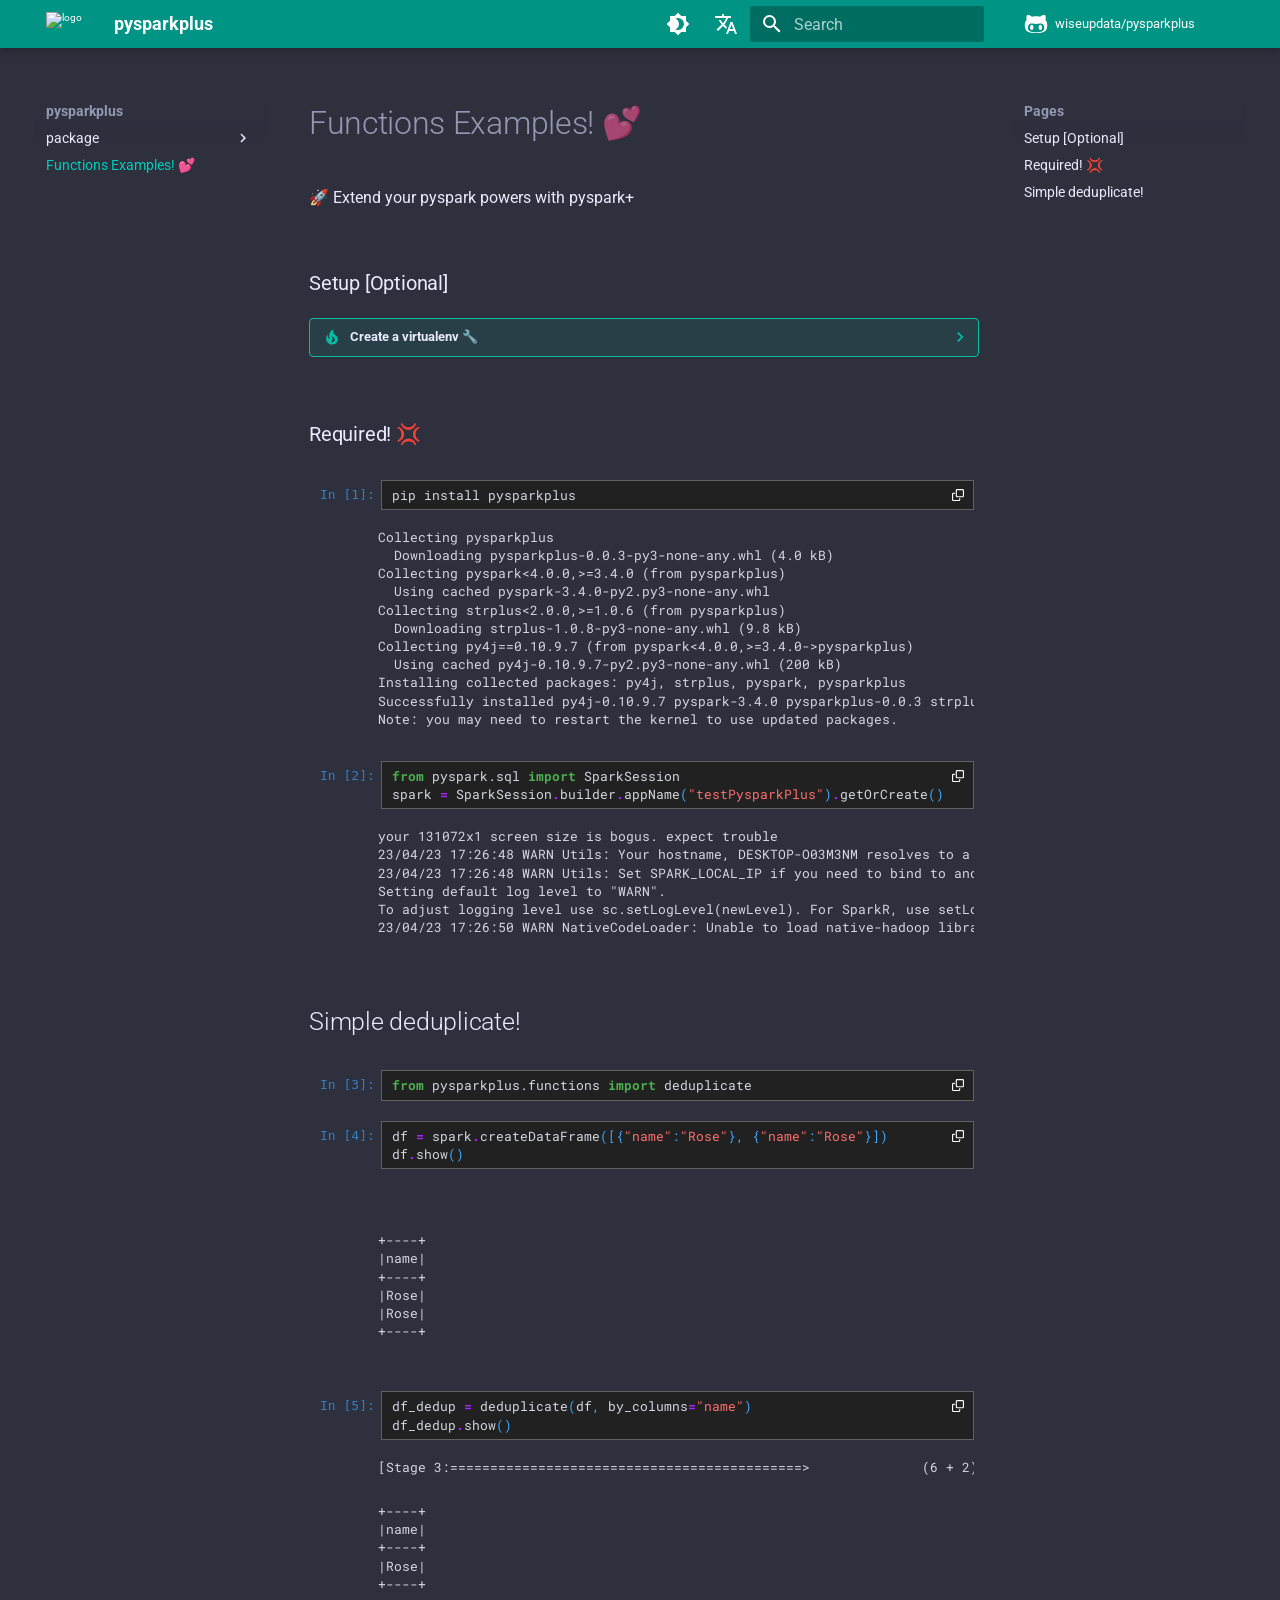
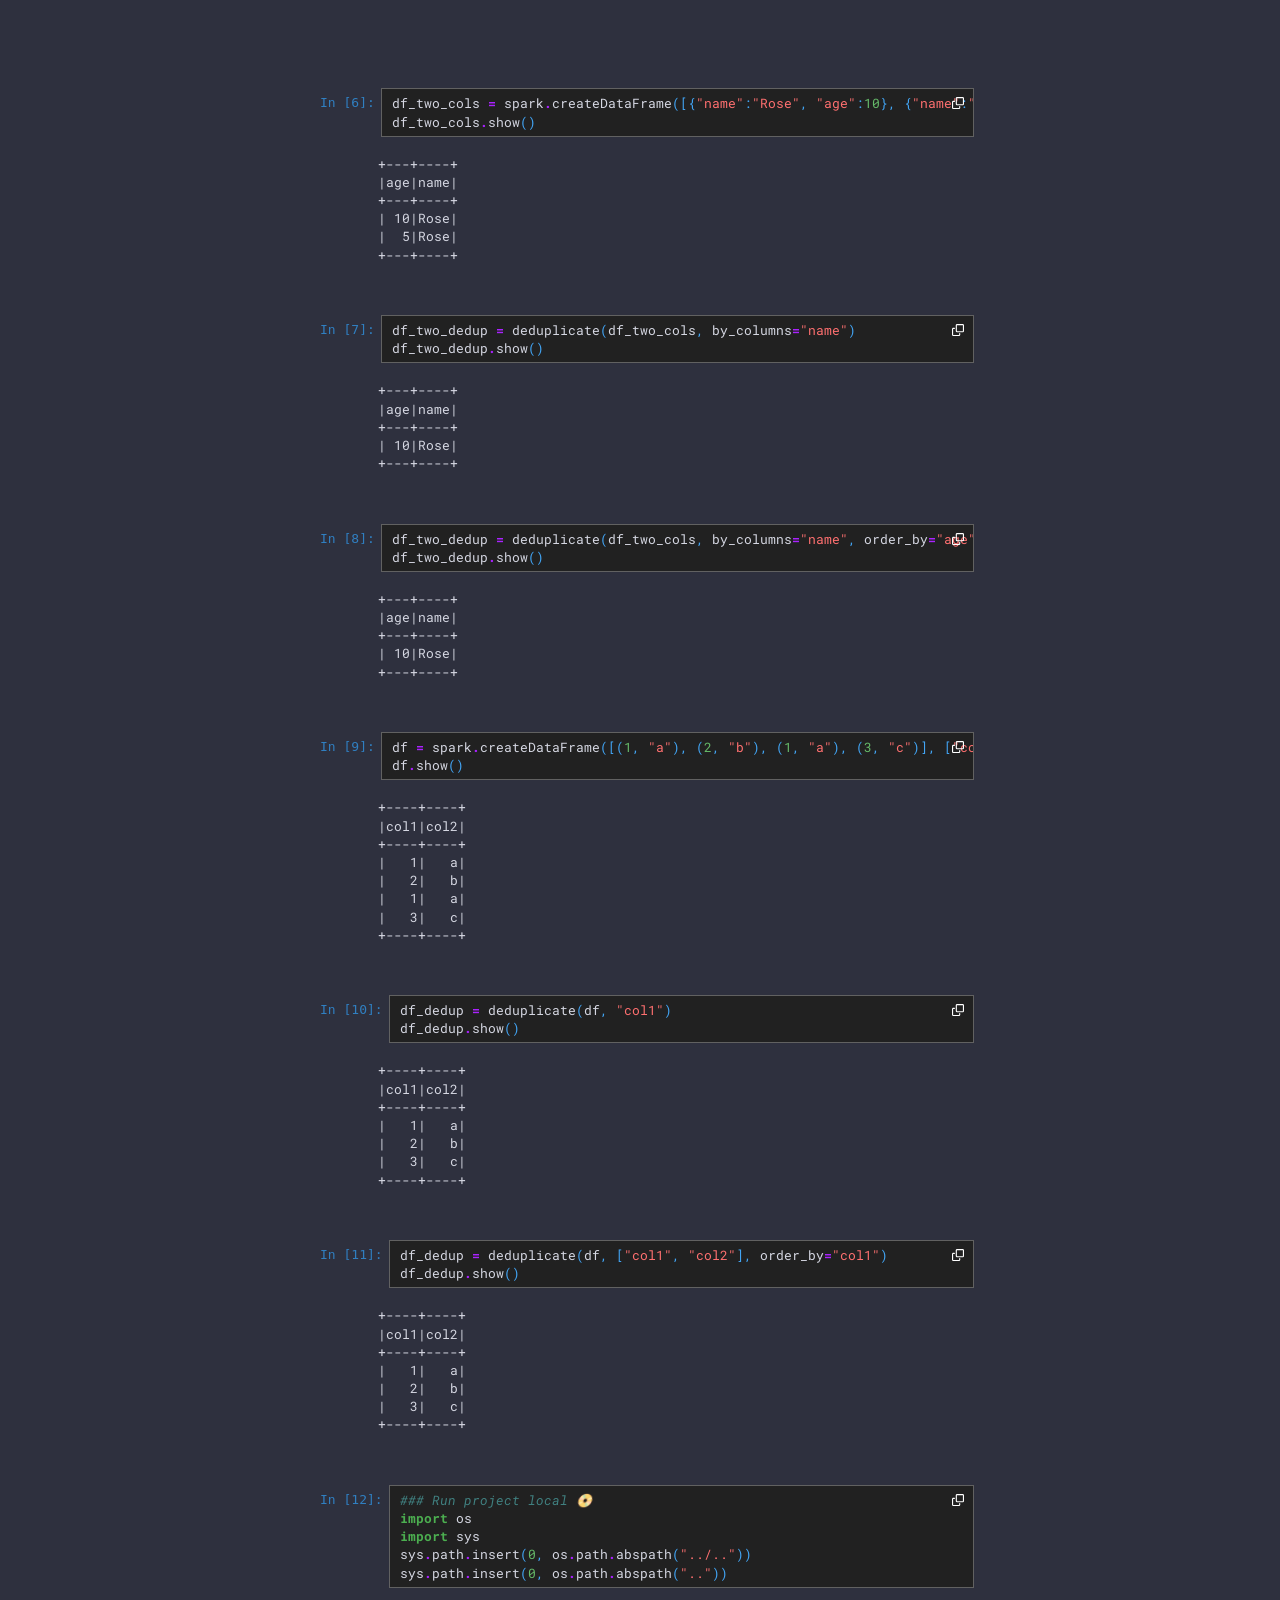
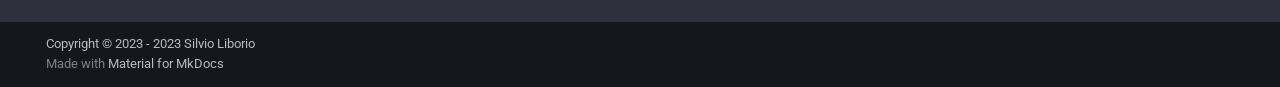
==== commit 68646fd9: "Deployed 02fa9ac with MkDocs version: 1.4.2" ====
--- a/examples/functions_01/index.html
+++ b/examples/functions_01/index.html
@@ -292,20 +292,6 @@
           package
         </label>
         <ul class="md-nav__list" data-md-scrollfix>
-          
-            
-              
-  
-  
-  
-    <li class="md-nav__item">
-      <a href="../../pysparkplus/functions%20copy/" class="md-nav__link">
-        Functions copy
-      </a>
-    </li>
-  
-
-            
           
             
               
